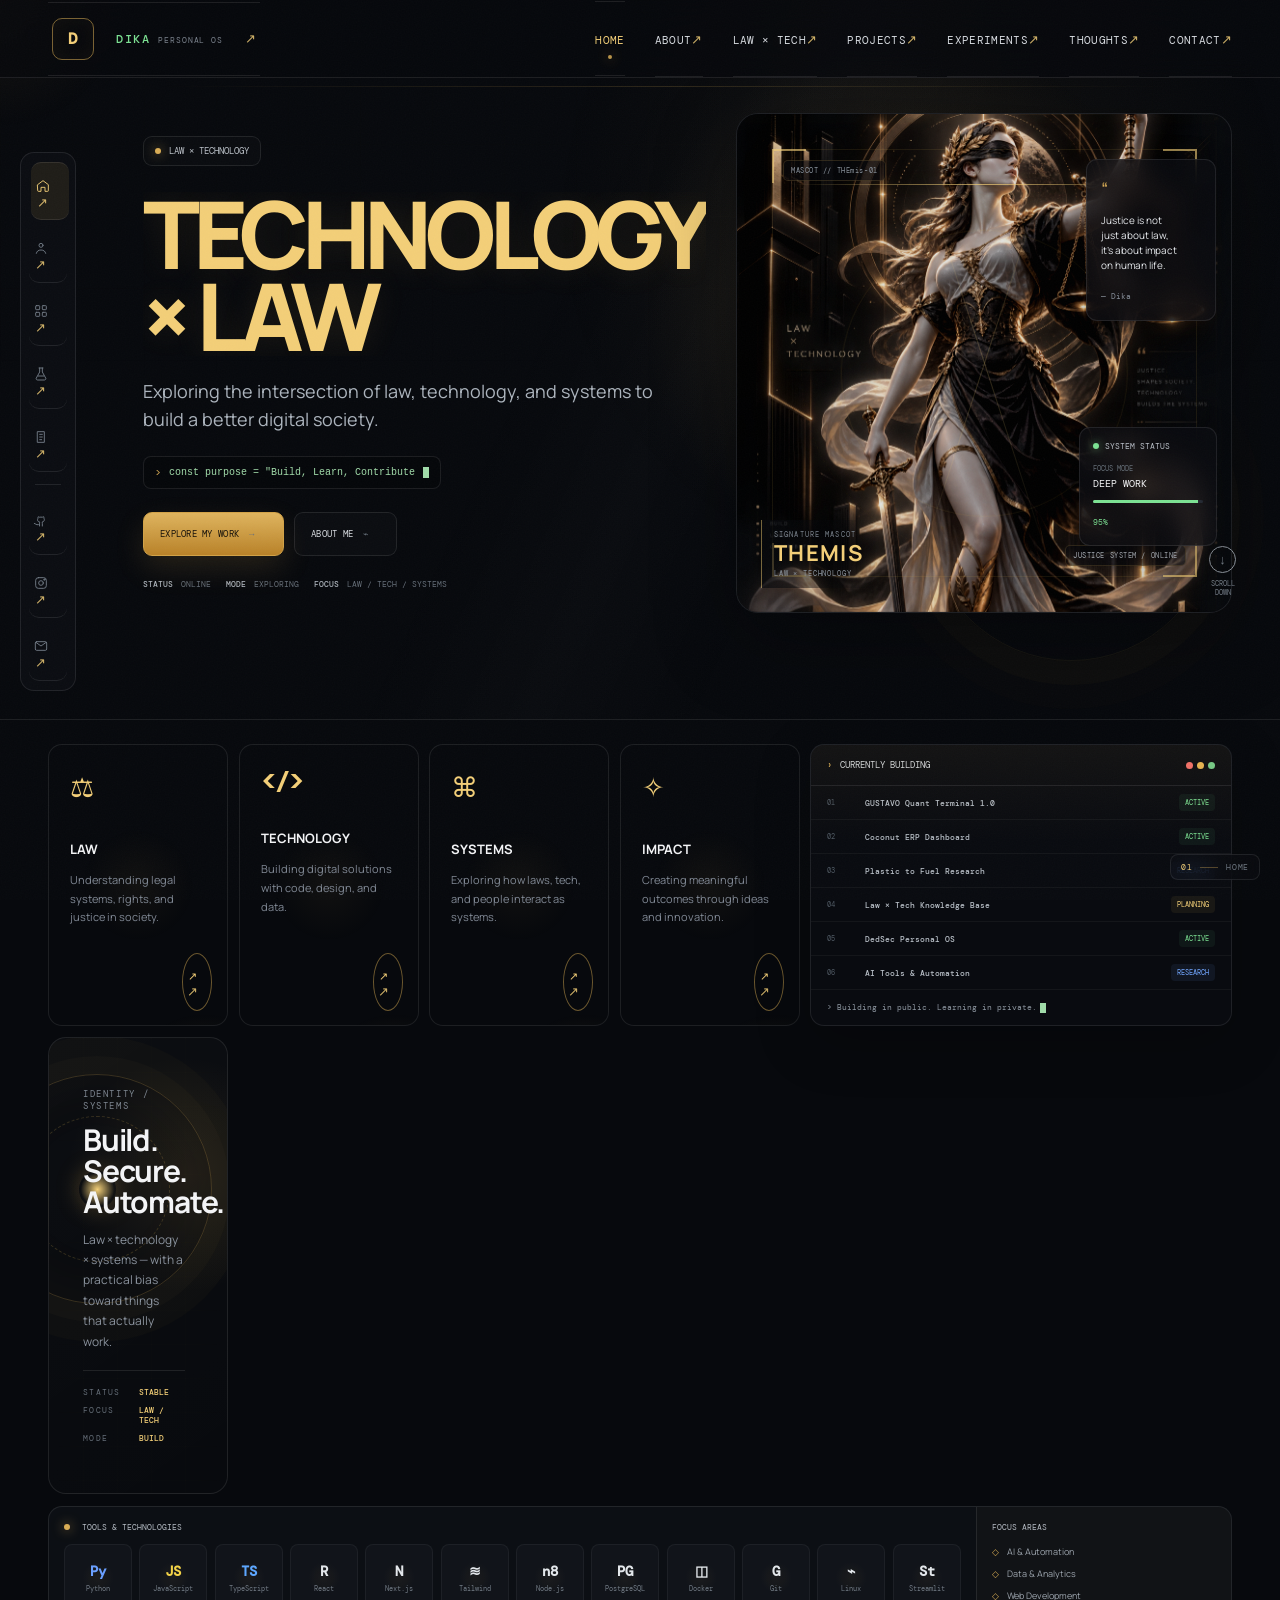
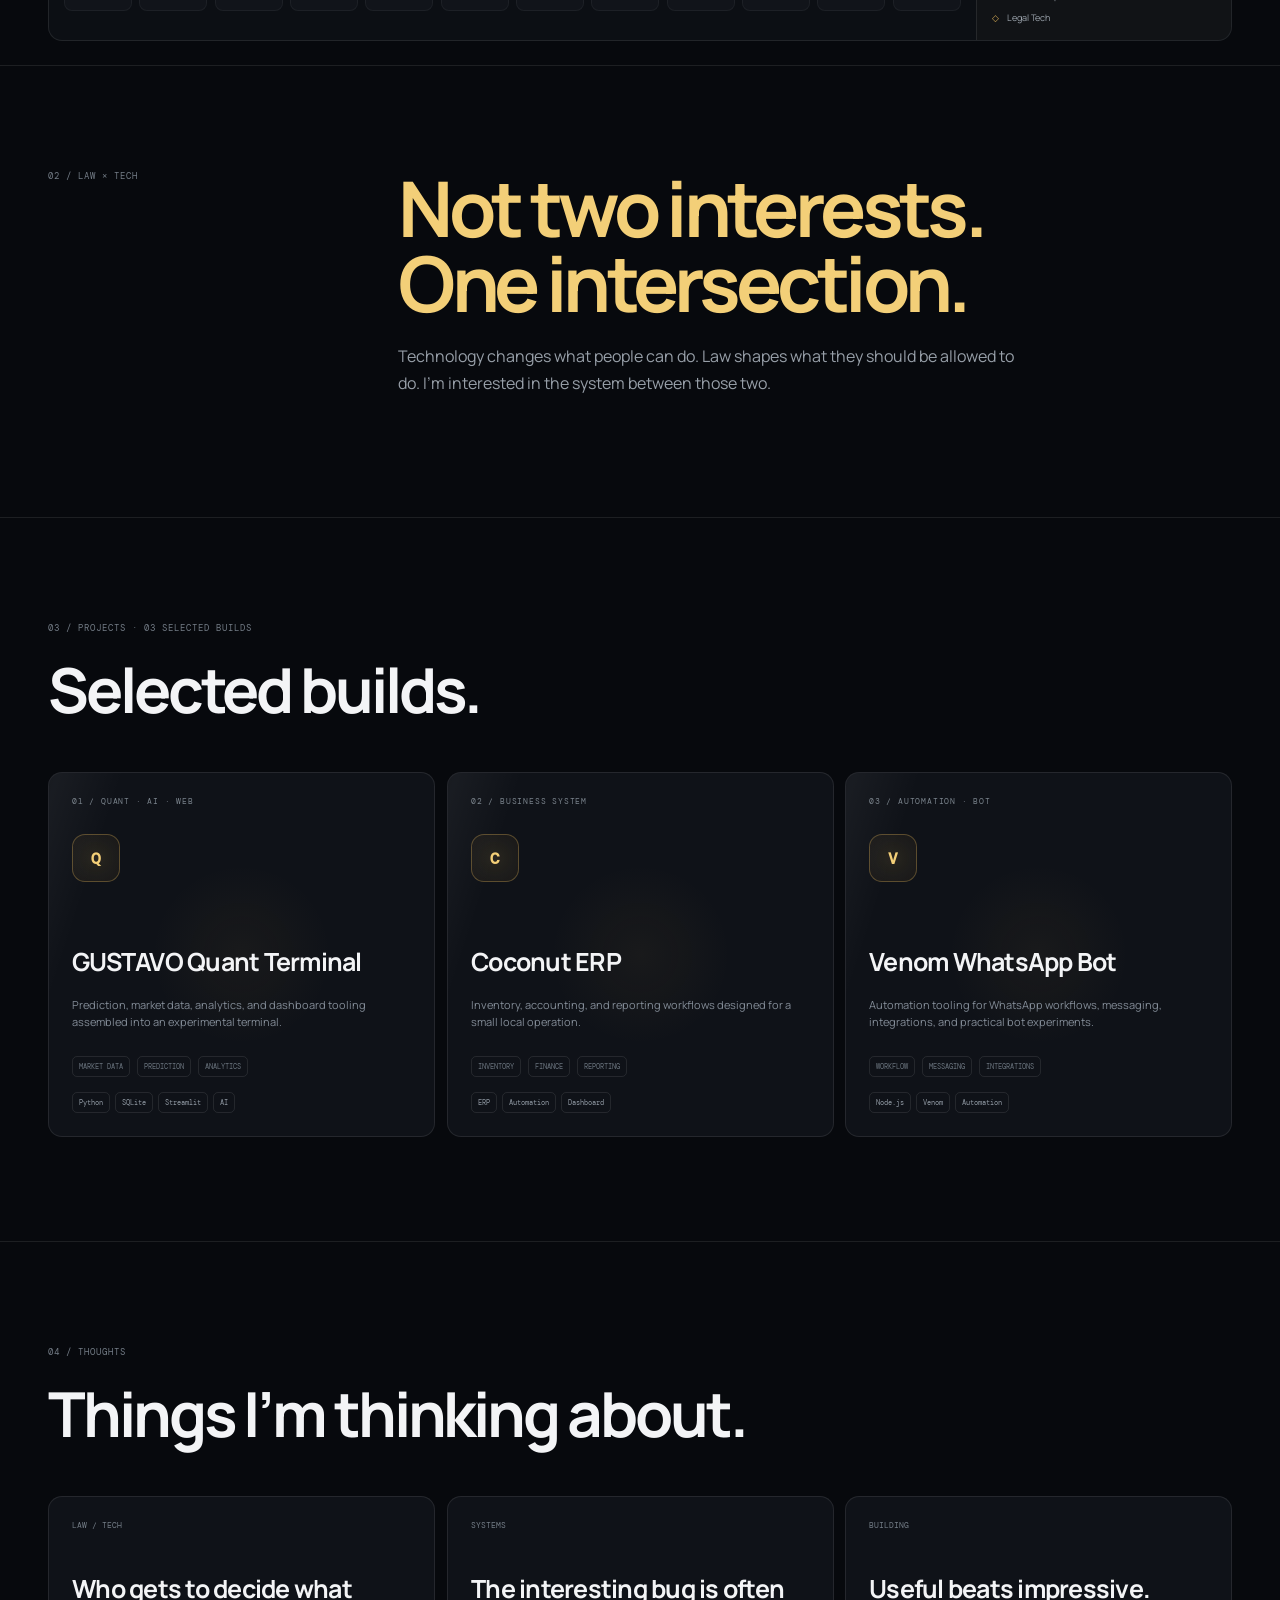
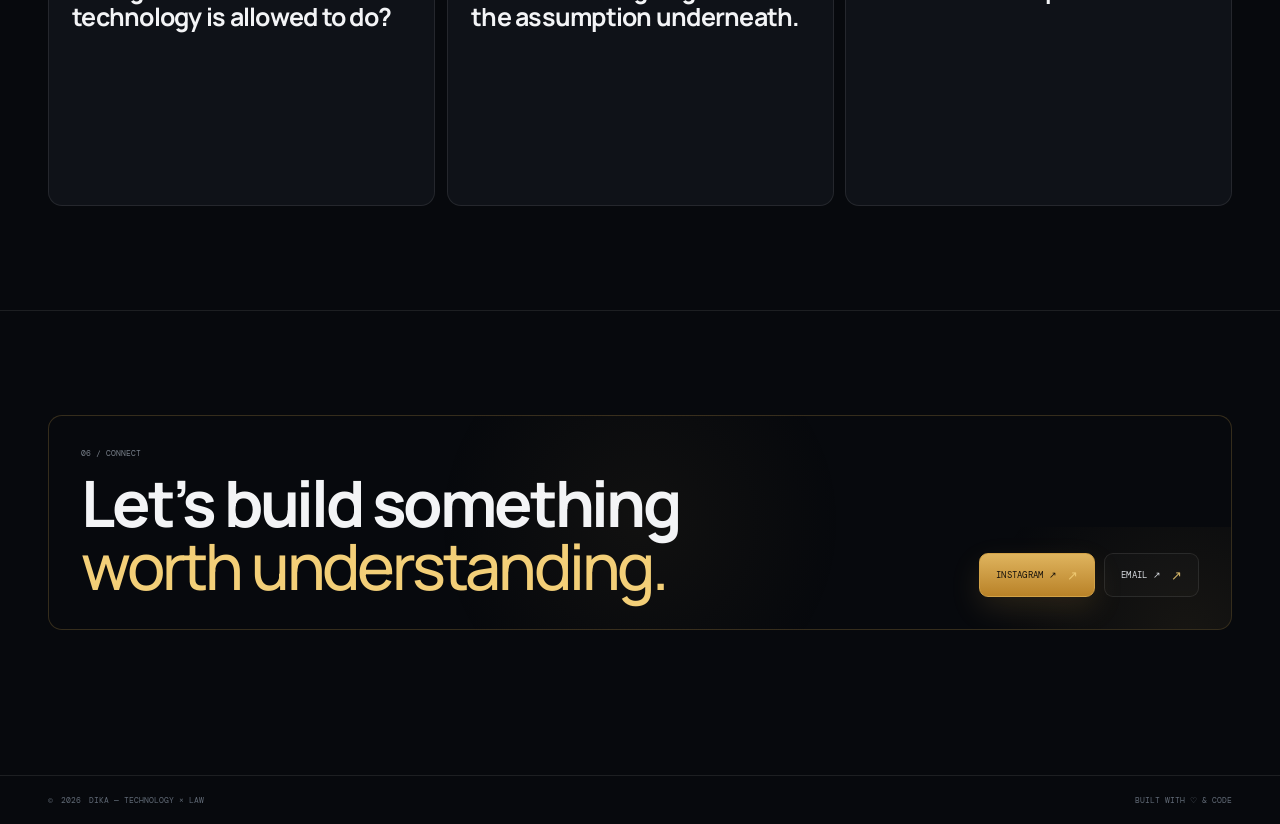
==== index.html @ cd4d2add "Add files via upload" ====
<!doctype html>
<html lang="en">
<head>
  <meta charset="utf-8">
  <meta name="viewport" content="width=device-width,initial-scale=1,viewport-fit=cover">
  <meta name="description" content="Dika — Technology × Law. Personal portfolio exploring code, law, systems, and digital experiences.">
  <meta name="theme-color" content="#07090d">
  <title>DIKA — Technology × Law</title>
  <link rel="preconnect" href="https://fonts.googleapis.com">
  <link rel="preconnect" href="https://fonts.gstatic.com" crossorigin>
  <link href="https://fonts.googleapis.com/css2?family=DM+Mono:wght@400;500&family=Manrope:wght@400;500;600;700;800&display=swap" rel="stylesheet">
  <link rel="stylesheet" href="css/style.css">
</head>
<body>
  <div class="boot" id="boot" aria-hidden="true"><div class="boot-core"><div class="boot-brand">DIKA<span>/</span>OS</div><div class="boot-line"><span>INITIALIZING SYSTEM</span><b></b></div><div class="boot-line"><span>LAW MODULE</span><strong>READY</strong></div><div class="boot-line"><span>TECH MODULE</span><strong>READY</strong></div><div class="boot-line"><span>INTERFACE</span><strong>ONLINE</strong></div></div></div>

  <div class="section-hud" aria-hidden="true"><span id="hudIndex">01</span><span class="hudDash"></span><span id="hudName">HOME</span></div>
  <div class="scroll-progress" aria-hidden="true"></div>
  <a class="skip" href="#main">Skip to content</a>
  <div class="ambient" aria-hidden="true"></div>
  <div class="grain" aria-hidden="true"></div>
  <div class="pointer-light" aria-hidden="true"></div>

  <header class="header">
    <div class="container header-row">
      <a class="brand" href="#home" aria-label="Dika home">
        <span class="brand-mark">D</span>
        <span class="brand-text"><b>DIKA</b><small>PERSONAL OS</small></span>
      </a>

      <nav class="nav" id="siteNav" aria-label="Primary navigation">
        <a class="active" href="#home">HOME</a>
        <a href="#about">ABOUT</a>
        <a href="#lawtech">LAW × TECH</a>
        <a href="#projects">PROJECTS</a>
        <a href="#experiments">EXPERIMENTS</a>
        <a href="#thoughts">THOUGHTS</a>
        <a href="#contact">CONTACT</a>
      </nav>
  </header>

  <aside class="rail" aria-label="Quick links">
    <a class="rail-item active" href="#home" aria-label="Home">
      <svg viewBox="0 0 24 24" aria-hidden="true"><path d="m4 10 8-6 8 6v9a1 1 0 0 1-1 1h-4v-6H9v6H5a1 1 0 0 1-1-1z"/></svg>
    </a>
    <a class="rail-item" href="#about" aria-label="About">
      <svg viewBox="0 0 24 24" aria-hidden="true"><circle cx="12" cy="8" r="3"/><path d="M5 20c.7-3.2 3.1-5 7-5s6.3 1.8 7 5"/></svg>
    </a>
    <a class="rail-item" href="#projects" aria-label="Projects">
      <svg viewBox="0 0 24 24" aria-hidden="true"><rect x="4" y="4" width="6" height="6" rx="1"/><rect x="14" y="4" width="6" height="6" rx="1"/><rect x="4" y="14" width="6" height="6" rx="1"/><rect x="14" y="14" width="6" height="6" rx="1"/></svg>
    </a>
    <a class="rail-item" href="#experiments" aria-label="Experiments">
      <svg viewBox="0 0 24 24" aria-hidden="true"><path d="M9 3h6M10 3v6l-5 9a2 2 0 0 0 2 3h10a2 2 0 0 0 2-3l-5-9V3"/><path d="M8 15h8"/></svg>
    </a>
    <a class="rail-item" href="#thoughts" aria-label="Thoughts">
      <svg viewBox="0 0 24 24" aria-hidden="true"><path d="M7 4h10v16H7zM10 8h4M10 12h4M10 16h3"/></svg>
    </a>
    <span class="rail-sep"></span>
    <a class="rail-item" href="https://github.com/forsha7class" target="_blank" rel="noopener noreferrer" aria-label="GitHub">
      <svg viewBox="0 0 24 24" aria-hidden="true"><path d="M8 19c-4 1-4-2-6-2m12 4v-3.9c0-1 .1-1.4-.5-2.1 1.7-.2 3.5-.8 3.5-3.8 0-.8-.3-1.5-.8-2 .1-.2.3-1-.1-2.1 0 0-.7-.2-2.2.8a7.6 7.6 0 0 0-4 0C8.4 7 7.7 7.2 7.7 7.2c-.4 1.1-.2 1.9-.1 2.1-.5.5-.8 1.2-.8 2 0 3 1.8 3.6 3.5 3.8-.4.4-.5.9-.5 1.6V21"/></svg>
    </a>
    <a class="rail-item" href="https://instagram.com/kwdkaa" target="_blank" rel="noopener noreferrer" aria-label="Instagram">
      <svg viewBox="0 0 24 24" aria-hidden="true"><rect x="4" y="4" width="16" height="16" rx="4"/><circle cx="12" cy="12" r="3.5"/><circle cx="17" cy="7" r="1"/></svg>
    </a>
    <a class="rail-item" href="mailto:tautauajayang4@gmail.com" aria-label="Email">
      <svg viewBox="0 0 24 24" aria-hidden="true"><rect x="3.5" y="5.5" width="17" height="13" rx="2"/><path d="m5 7 7 5 7-5"/></svg>
    </a>
  </aside>

  <main id="main">
    <section id="home" class="hero">
      <div class="hero-sheen" aria-hidden="true"></div>
      <div class="hero-grid-bg" aria-hidden="true"></div>
      <div class="hero-particles" aria-hidden="true">
        <i></i><i></i><i></i><i></i><i></i><i></i><i></i><i></i>
      </div>
      <div class="container hero-layout">
        <div class="hero-left reveal">
          <div class="eyebrow"><span class="pulse"></span> LAW × TECHNOLOGY</div>
          <h1 class="split-title"><span class="title-line">TECHNOLOGY</span><span class="title-line gold">× LAW</span></h1>
          <p class="hero-sub">Exploring the intersection of law, technology, and systems to build a better digital society.</p>

          <div class="terminal-line">
            <span class="prompt">&gt;</span>
            <code id="typed">const purpose = "Build, Learn, Contribute";</code>
            <b aria-hidden="true"></b>
          </div>

          <div class="hero-actions">
            <a class="btn primary magnetic" href="#projects">EXPLORE MY WORK <span>→</span></a>
            <a class="btn secondary magnetic" href="#about">ABOUT ME <span>⌁</span></a>
          </div>

          <div class="meta">
            <span><b>STATUS</b> ONLINE</span>
            <span><b>MODE</b> EXPLORING</span>
            <span><b>FOCUS</b> LAW / TECH / SYSTEMS</span>
          </div>
        </div>

        <div class="hero-right reveal" data-tilt>
          <div class="hero-art themis-mascot">
            <div class="mascot-awaken" aria-hidden="true">
              <span class="awakening-bolt bolt-a"></span>
              <span class="awakening-bolt bolt-b"></span>
              <span class="awakening-spark spark-a"></span>
              <span class="awakening-spark spark-b"></span>
              <span class="awakening-line awakening-line-top"></span>
              <span class="awakening-line awakening-line-bottom"></span>
              <b class="awakening-core"></b>
            </div>
            <div class="mascot-frame" aria-hidden="true">
              <span class="frame-corner frame-tl"></span>
              <span class="frame-corner frame-tr"></span>
              <span class="frame-corner frame-bl"></span>
              <span class="frame-corner frame-br"></span>
              <span class="frame-scan"></span>
              <span class="frame-label frame-label-top">MASCOT // THEmis-01</span>
              <span class="frame-label frame-label-bottom">JUSTICE SYSTEM / ONLINE</span>
            </div>
            <div class="mascot-ring mascot-ring-a" aria-hidden="true"></div>
            <div class="mascot-ring mascot-ring-b" aria-hidden="true"></div>
            <div class="mascot-beam mascot-beam-a" aria-hidden="true"></div>
            <div class="mascot-beam mascot-beam-b" aria-hidden="true"></div>
            <img src="assets/themis-hero.png" alt="Futuristic Lady Themis representing law and technology" width="1536" height="2730">
            <div class="art-overlay"></div>
            <div class="mascot-intro" aria-hidden="true">
              <span class="mascot-kicker">SIGNATURE MASCOT</span>
              <strong>THEMIS</strong>
              <small>LAW × TECHNOLOGY</small>
            </div>
          </div>

          <div class="quote floating">
            <span>“</span>
            <p>Justice is not<br>just about law,<br>it’s about impact<br>on human life.</p>
            <small>— Dika</small>
          </div>

          <div class="status-card floating">
            <header><span class="green"></span>SYSTEM STATUS</header>
            <small>FOCUS MODE</small>
            <strong>DEEP WORK</strong>
            <div class="bar"><i></i></div>
            <em>95%</em>
          </div>

          <div class="scroll-cue"><span>↓</span><small>SCROLL<br>DOWN</small></div>
        </div>
      </div>
    </section>

    <section id="about" class="dashboard">
      <div class="container dashboard-main">
        <article class="focus-card reveal">
          <div class="focus-icon">⚖</div><h2>LAW</h2><p>Understanding legal systems, rights, and justice in society.</p><a href="#lawtech">↗</a>
        </article>
        <article class="focus-card reveal">
          <div class="focus-icon code">&lt;/&gt;</div><h2>TECHNOLOGY</h2><p>Building digital solutions with code, design, and data.</p><a href="#projects">↗</a>
        </article>
        <article class="focus-card reveal">
          <div class="focus-icon">⌘</div><h2>SYSTEMS</h2><p>Exploring how laws, tech, and people interact as systems.</p><a href="#experiments">↗</a>
        </article>
        <article class="focus-card reveal">
          <div class="focus-icon">✧</div><h2>IMPACT</h2><p>Creating meaningful outcomes through ideas and innovation.</p><a href="#thoughts">↗</a>
        </article>

        <article id="experiments" class="build-card reveal">
          <div class="terminal-head">
            <span><b>›</b> CURRENTLY BUILDING</span>
            <div class="leds"><i></i><i></i><i></i></div>
          </div>
          <div class="builds">
            <div><small>01</small><strong>GUSTAVO Quant Terminal 1.0</strong><em class="active">ACTIVE</em></div>
            <div><small>02</small><strong>Coconut ERP Dashboard</strong><em class="active">ACTIVE</em></div>
            <div><small>03</small><strong>Plastic to Fuel Research</strong><em class="research">RESEARCH</em></div>
            <div><small>04</small><strong>Law × Tech Knowledge Base</strong><em class="plan">PLANNING</em></div>
            <div><small>05</small><strong>DedSec Personal OS</strong><em class="active">ACTIVE</em></div>
            <div><small>06</small><strong>AI Tools &amp; Automation</strong><em class="research">RESEARCH</em></div>
          </div>
          <div class="terminal-foot">&gt; Building in public. Learning in private.<i></i></div>
        </article>

        <article class="about-visual reveal" aria-label="Identity panel">
          <div class="about-visual-grid" aria-hidden="true"></div>
          <div class="about-visual-orb" aria-hidden="true"></div>
          <div class="about-visual-copy">
            <span>IDENTITY / SYSTEMS</span>
            <strong>Build. Secure. Automate.</strong>
            <p>Law × technology × systems — with a practical bias toward things that actually work.</p>
            <div class="about-signal">
              <span>STATUS</span><b>STABLE</b>
              <span>FOCUS</span><b>LAW / TECH</b>
              <span>MODE</span><b>BUILD</b>
            </div>
          </div>
        </article>

        <section class="tool-shell reveal">
          <div class="tools-area">
            <div class="tools-title"><span class="pulse"></span> TOOLS &amp; TECHNOLOGIES</div>
            <div class="tools">
              <div class="tool"><b>Py</b><small>Python</small></div>
              <div class="tool"><b>JS</b><small>JavaScript</small></div>
              <div class="tool"><b>TS</b><small>TypeScript</small></div>
              <div class="tool"><b>R</b><small>React</small></div>
              <div class="tool"><b>N</b><small>Next.js</small></div>
              <div class="tool"><b>≋</b><small>Tailwind</small></div>
              <div class="tool"><b>n8</b><small>Node.js</small></div>
              <div class="tool"><b>PG</b><small>PostgreSQL</small></div>
              <div class="tool"><b>◫</b><small>Docker</small></div>
              <div class="tool"><b>G</b><small>Git</small></div>
              <div class="tool"><b>⌁</b><small>Linux</small></div>
              <div class="tool"><b>St</b><small>Streamlit</small></div>
            </div>
          </div>
          <aside class="focus-area">
            <div>FOCUS AREAS</div>
            <ul><li>AI &amp; Automation</li><li>Data &amp; Analytics</li><li>Web Development</li><li>Legal Tech</li></ul>
          </aside>
        </section>
      </div>
    </section>

    <section id="lawtech" class="section">
      <div class="container content-grid reveal">
        <div class="section-id">02 / LAW × TECH</div>
        <div><h2 class="split-title"><span class="title-line">Not two interests.</span><span class="title-line gold">One intersection.</span></h2><p>Technology changes what people can do. Law shapes what they should be allowed to do. I’m interested in the system between those two.</p></div>
      </div>
    </section>

    <section id="projects" class="section">
      <div class="container">
        <div class="section-title reveal"><span>03 / PROJECTS · 03 SELECTED BUILDS</span><h2>Selected builds.</h2></div>
        <div class="project-grid focus-group">
          <article class="project reveal">
            <div class="project-label">01 / QUANT · AI · WEB</div>
            <div class="project-icon">Q</div>
            <h3>GUSTAVO Quant Terminal</h3>
            <p>Prediction, market data, analytics, and dashboard tooling assembled into an experimental terminal.</p>
            <div class="project-meta"><span>MARKET DATA</span><span>PREDICTION</span><span>ANALYTICS</span></div>
            <div class="tags"><i>Python</i><i>SQLite</i><i>Streamlit</i><i>AI</i></div>
          </article>
          <article class="project reveal">
            <div class="project-label">02 / BUSINESS SYSTEM</div>
            <div class="project-icon">C</div>
            <h3>Coconut ERP</h3>
            <p>Inventory, accounting, and reporting workflows designed for a small local operation.</p>
            <div class="project-meta"><span>INVENTORY</span><span>FINANCE</span><span>REPORTING</span></div>
            <div class="tags"><i>ERP</i><i>Automation</i><i>Dashboard</i></div>
          </article>
          <article class="project reveal">
            <div class="project-label">03 / AUTOMATION · BOT</div>
            <div class="project-icon">V</div>
            <h3>Venom WhatsApp Bot</h3>
            <p>Automation tooling for WhatsApp workflows, messaging, integrations, and practical bot experiments.</p>
            <div class="project-meta"><span>WORKFLOW</span><span>MESSAGING</span><span>INTEGRATIONS</span></div>
            <div class="tags"><i>Node.js</i><i>Venom</i><i>Automation</i></div>
          </article>
        </div>
      </div>
    </section>

    <section id="thoughts" class="section">
      <div class="container">
        <div class="section-title reveal"><span>04 / THOUGHTS</span><h2>Things I’m thinking about.</h2></div>
        <div class="thoughts">
          <article class="thought reveal"><span>LAW / TECH</span><h3>Who gets to decide what technology is allowed to do?</h3></article>
          <article class="thought reveal"><span>SYSTEMS</span><h3>The interesting bug is often the assumption underneath.</h3></article>
          <article class="thought reveal"><span>BUILDING</span><h3>Useful beats impressive.</h3></article>
        </div>
      </div>
    </section>

    <section id="contact" class="section contact">
      <div class="container contact-card reveal">
        <div><span>06 / CONNECT</span><h2>Let’s build something<br><b>worth understanding.</b></h2></div>
        <div class="contact-actions">
          <a class="btn primary magnetic" href="https://instagram.com/kwdkaa" target="_blank" rel="noopener noreferrer">INSTAGRAM ↗</a>
          <a class="btn secondary magnetic" href="mailto:tautauajayang4@gmail.com">EMAIL ↗</a>
        </div>
      </div>
    </section>
  </main>

  <footer class="footer">
    <div class="container footer-row"><span>© <span id="year"></span> DIKA — TECHNOLOGY × LAW</span><span>BUILT WITH ♡ &amp; CODE</span></div>
  </footer>

  <script src="js/app.js" defer></script>
</body>
</html>
---- css/style.css ----
:root{
  --bg:#07090d;--panel:#0f1219;--panel2:#12151d;--text:#f3f4f6;--muted:#8b939e;
  --line:rgba(255,255,255,.09);--gold:#d9ad55;--gold2:#f3cf78;--green:#7ce293;--blue:#72a7ff;
  --shadow:0 26px 80px rgba(0,0,0,.34);--ease:cubic-bezier(.22,1,.36,1)
}
*{box-sizing:border-box}html{scroll-behavior:smooth}body{margin:0;background:var(--bg);color:var(--text);font-family:Manrope,system-ui,sans-serif;line-height:1.55;overflow-x:hidden}
body.motion-off *{animation:none!important;transition:none!important}
a{color:inherit;text-decoration:none}button{font:inherit}.container{width:min(1320px,calc(100% - 96px));margin-inline:auto}
.skip{position:fixed;left:-9999px;top:10px;z-index:1000;padding:9px;background:var(--text);color:var(--bg)}.skip:focus{left:10px}
.ambient{position:fixed;inset:0;pointer-events:none;background:radial-gradient(620px circle at var(--mx,72%) var(--my,24%),rgba(217,173,85,.055),transparent 60%);z-index:-3}
.grain{position:fixed;inset:0;pointer-events:none;z-index:100;opacity:.025;background-image:url("data:image/svg+xml,%3Csvg xmlns='http://www.w3.org/2000/svg' width='180' height='180'%3E%3Cfilter id='n'%3E%3CfeTurbulence type='fractalNoise' baseFrequency='.75' numOctaves='4' stitchTiles='stitch'/%3E%3C/filter%3E%3Crect width='100%25' height='100%25' filter='url(%23n)'/%3E%3C/svg%3E")}
.pointer-light{position:fixed;left:0;top:0;width:260px;height:260px;border-radius:50%;pointer-events:none;background:radial-gradient(circle,rgba(217,173,85,.07),transparent 70%);transform:translate(-50%,-50%);z-index:2}
.header{position:fixed;inset:0 0 auto;height:78px;z-index:50;background:rgba(7,9,13,.75);backdrop-filter:blur(18px);border-bottom:1px solid var(--line)}
.header-row{height:100%;display:flex;align-items:center;justify-content:space-between;gap:24px}.brand{display:flex;align-items:center;gap:10px;min-width:205px}.brand-mark{width:42px;height:42px;display:grid;place-items:center;border:1px solid rgba(217,173,85,.55);border-radius:10px;color:var(--gold2);font:600 16px "DM Mono",monospace;box-shadow:inset 0 0 24px rgba(217,173,85,.05)}.brand-text b{display:block;font-size:12px;letter-spacing:.13em}.brand-text small{display:block;margin-top:2px;color:#7b838d;font:8px "DM Mono",monospace;letter-spacing:.11em}
.nav{display:flex;align-items:center;gap:30px;font:9px "DM Mono",monospace;color:#aeb4bc}.nav a{position:relative;padding:31px 0 28px;white-space:nowrap}.nav a:hover,.nav a.active{color:var(--gold2)}.nav a.active:after{content:"";position:absolute;left:50%;bottom:16px;width:4px;height:4px;border-radius:50%;background:var(--gold);transform:translateX(-50%);box-shadow:0 0 12px rgba(217,173,85,.8)}
{display:flex;gap:8px}{display:grid;place-items:center;width:38px;height:38px;border:1px solid var(--line);border-radius:50%;background:rgba(255,255,255,.02);color:#b7bec6;cursor:pointer;transition:transform .35s var(--ease),border-color .25s ease}:hover{transform:translateY(-2px);border-color:rgba(217,173,85,.45)} svg{width:17px;height:17px;stroke:currentColor;fill:none;stroke-width:1.5;stroke-linecap:round;stroke-linejoin:round}
{
  position:fixed;left:0;right:0;top:78px;bottom:0;z-index:60;
  visibility:hidden;opacity:0;pointer-events:none;transform:translateY(-8px);
  overflow:auto;-webkit-overflow-scrolling:touch;
  background:linear-gradient(180deg,rgba(7,9,13,.985),rgba(9,11,15,.99));
  border-top:1px solid var(--line);box-shadow:0 24px 80px rgba(0,0,0,.55);
  overscroll-behavior:contain;
  transition:opacity .28s var(--ease),transform .32s var(--ease),visibility .28s;
}
.open{visibility:visible;opacity:1;pointer-events:auto;transform:translateY(0)}
-inner{padding:18px 0 calc(28px + env(safe-area-inset-bottom))}
-inner:before{content:"NAVIGATION";display:block;padding:4px 4px 14px;color:#6f7882;font:9px "DM Mono",monospace;letter-spacing:.18em}
 a{display:flex;align-items:center;justify-content:space-between;min-height:58px;padding:15px 4px;border-bottom:1px solid var(--line);font:11px "DM Mono",monospace;color:#d7dbe0;letter-spacing:.03em}
 a:first-of-type{border-top:1px solid var(--line)}
 a span{color:#68717c;font-size:9px;margin-left:auto;margin-right:12px}
 a:after{content:"↗";color:var(--gold2);font-size:13px;opacity:.85}
 a:hover, a:focus-visible{color:var(--gold2);padding-left:10px}
{display:flex;align-items:center;justify-content:space-between;width:100%;margin-top:17px;padding:13px 4px;border:0;border-top:1px solid var(--line);background:none;color:#929aa4;font:9px "DM Mono",monospace;letter-spacing:.08em;cursor:pointer}
 span{display:flex;align-items:center;gap:8px} svg{width:15px;height:15px;stroke:currentColor;fill:none;stroke-width:1.4;stroke-linecap:round;stroke-linejoin:round} b{font-weight:500;color:var(--green)}

.rail{position:fixed;left:20px;top:152px;z-index:40;width:56px;padding:9px 0;border:1px solid var(--line);border-radius:14px;background:rgba(14,16,22,.72);backdrop-filter:blur(14px);display:flex;flex-direction:column;align-items:center;gap:5px}.rail-item{width:38px;height:38px;display:grid;place-items:center;border-radius:10px;color:#737c87;transition:all .35s var(--ease)}.rail-item:hover,.rail-item.active{color:var(--gold2);background:rgba(217,173,85,.1);transform:translateX(2px)}.rail-item svg{width:16px;height:16px;stroke:currentColor;fill:none;stroke-width:1.4;stroke-linecap:round;stroke-linejoin:round}.rail-sep{width:26px;height:1px;background:var(--line);margin:7px 0}
.hero{min-height:720px;padding:113px 0 68px;position:relative;overflow:hidden;border-bottom:1px solid var(--line)}.hero-sheen{position:absolute;inset:0;background:radial-gradient(circle at 71% 42%,rgba(217,173,85,.115),transparent 27%),linear-gradient(115deg,transparent 42%,rgba(255,255,255,.015),transparent 65%)}
.hero-layout{display:grid;grid-template-columns:.98fr 1.02fr;gap:30px;align-items:center;position:relative;z-index:3}.hero-left{padding-left:95px}.eyebrow{display:inline-flex;align-items:center;gap:8px;padding:8px 11px;border:1px solid var(--line);border-radius:9px;color:#bbc1c8;font:9px "DM Mono",monospace;background:rgba(255,255,255,.015)}.pulse{width:6px;height:6px;border-radius:50%;display:inline-block;background:var(--gold);box-shadow:0 0 12px rgba(217,173,85,.75)}
.hero h1{margin:26px 0 22px;font-size:clamp(64px,7.3vw,124px);line-height:.88;letter-spacing:-.075em;font-weight:800}.hero h1 span{color:var(--gold2);text-shadow:0 0 32px rgba(217,173,85,.11)}.hero-sub{max-width:515px;margin:0;color:#acb4bd;font-size:18px;line-height:1.55}
.terminal-line{display:flex;align-items:center;gap:8px;width:max-content;max-width:100%;margin-top:22px;padding:9px 11px;border:1px solid var(--line);border-radius:8px;background:rgba(0,0,0,.18);color:#a0dba9;font:10px "DM Mono",monospace;overflow:hidden}.terminal-line code{white-space:nowrap;overflow:hidden;text-overflow:ellipsis}.terminal-line .prompt{color:var(--gold)}.terminal-line b{flex:0 0 6px;width:6px;height:11px;background:#a0dba9;animation:blink 1s steps(1) infinite}@keyframes blink{50%{opacity:0}}
.hero-actions{display:flex;gap:10px;flex-wrap:wrap;margin:23px 0}.btn{display:inline-flex;align-items:center;justify-content:center;gap:10px;min-height:44px;padding:12px 16px;border:1px solid var(--line);border-radius:9px;font:9px "DM Mono",monospace;transition:transform .45s var(--ease),box-shadow .35s ease,border-color .25s ease}.btn.primary{background:linear-gradient(#dfb45e,#b98228);border-color:#d2a247;color:#17120b;box-shadow:0 12px 30px rgba(217,173,85,.14)}.btn.secondary{background:rgba(255,255,255,.02)}.btn.primary:hover{box-shadow:0 17px 42px rgba(217,173,85,.22)}.btn.secondary:hover{border-color:rgba(217,173,85,.4)}
.meta{display:flex;gap:15px;flex-wrap:wrap;color:#656e78;font:8px "DM Mono",monospace}.meta b{color:#adb4bc;font-weight:500}
.hero-right{position:relative;min-height:500px;perspective:1100px}.hero-art{position:absolute;inset:0;border:1px solid var(--line);border-radius:22px;overflow:hidden;box-shadow:var(--shadow);background:#07090d}.hero-art img{width:100%;height:100%;object-fit:cover;object-position:50% 34%;filter:brightness(.86) contrast(1.07) saturate(.9)}.art-overlay{position:absolute;inset:0;background:linear-gradient(90deg,rgba(7,9,13,.54),transparent 33%,transparent 74%,rgba(7,9,13,.16)),linear-gradient(0deg,rgba(7,9,13,.22),transparent 38%)}
.floating{position:absolute;z-index:4;border:1px solid var(--line);border-radius:11px;background:rgba(11,13,18,.74);backdrop-filter:blur(12px);box-shadow:0 16px 40px rgba(0,0,0,.22)}.quote{right:16px;top:46px;width:130px;padding:14px}.quote>span{font-size:20px;color:var(--gold)}.quote p{margin:8px 0;color:#e4e7eb;font-size:10px;line-height:1.5}.quote small{font:8px "DM Mono",monospace;color:#858d97}
.status-card{right:15px;bottom:67px;width:138px;padding:13px}.status-card header{display:flex;gap:6px;align-items:center;font:8px "DM Mono",monospace;color:#bac0c8;margin-bottom:13px}.green{width:6px;height:6px;border-radius:50%;background:var(--green);box-shadow:0 0 10px rgba(124,226,148,.65)}.status-card>small{display:block;color:#656e77;font:7px "DM Mono",monospace}.status-card>strong{display:block;font:10px "DM Mono",monospace;margin-top:4px}.bar{height:3px;background:#242932;border-radius:3px;margin:10px 0 4px;overflow:hidden}.bar i{display:block;width:95%;height:100%;background:var(--green)}.status-card em{font:8px "DM Mono",monospace;color:var(--green);font-style:normal}.scroll-cue{position:absolute;right:-4px;bottom:16px;display:flex;align-items:center;flex-direction:column;gap:6px;color:#727b85;font:8px "DM Mono",monospace;text-align:center}.scroll-cue span{display:grid;place-items:center;width:27px;height:27px;border:1px solid #8c939b;border-radius:50%;font-size:13px}
.dashboard{padding:24px 0}.dashboard-main{display:grid;grid-template-columns:repeat(4,1fr) 2.35fr;gap:11px}.focus-card{position:relative;min-height:244px;padding:21px;border-radius:14px;border:1px solid var(--line);background:linear-gradient(150deg,#11141a,#0d1016);overflow:hidden;transition:transform .45s var(--ease),border-color .25s ease,box-shadow .35s ease}.focus-card:after{content:"";position:absolute;right:-35%;bottom:-55%;width:170px;height:170px;background:radial-gradient(circle,rgba(217,173,85,.13),transparent 67%);pointer-events:none}.focus-card:hover{transform:translateY(-5px);border-color:rgba(217,173,85,.3);box-shadow:0 20px 60px rgba(0,0,0,.22)}.focus-icon{color:var(--gold2);font-size:27px;margin-bottom:31px}.focus-icon.code{font:600 24px "DM Mono",monospace}.focus-card h2{margin:0 0 12px;font-size:13px}.focus-card p{margin:0;color:#818995;font-size:11px;line-height:1.7;max-width:185px}.focus-card>a{position:absolute;right:15px;bottom:14px;width:30px;height:30px;border:1px solid rgba(217,173,85,.48);border-radius:50%;display:grid;place-items:center;color:var(--gold2)}
.build-card{border:1px solid var(--line);border-radius:14px;background:#090b10;overflow:hidden;box-shadow:0 16px 55px rgba(0,0,0,.22)}.terminal-head{display:flex;align-items:center;justify-content:space-between;padding:14px 16px;border-bottom:1px solid var(--line);font:9px "DM Mono",monospace;color:#d2d6db}.terminal-head b{color:var(--gold)}.leds{display:flex;gap:4px}.leds i{width:7px;height:7px;border-radius:50%;background:#f06e68}.leds i:nth-child(2){background:#e6b350}.leds i:nth-child(3){background:#73ca87}.builds>div{display:grid;grid-template-columns:31px 1fr auto;align-items:center;gap:7px;padding:8px 16px;border-bottom:1px solid rgba(255,255,255,.045);font:8px "DM Mono",monospace}.builds small{color:#4f5963}.builds strong{font-weight:500;color:#bac1c9}.builds em{font-style:normal;font-size:7px;padding:4px 6px;border-radius:4px;background:rgba(124,226,148,.06);color:var(--green)}.builds em.research{color:var(--blue);background:rgba(114,167,255,.08)}.builds em.plan{color:var(--gold2);background:rgba(217,173,85,.08)}.terminal-foot{padding:12px 16px;color:#8f98a2;font:8px "DM Mono",monospace}.terminal-foot i{display:inline-block;width:6px;height:10px;background:#a0dba9;margin-left:3px;vertical-align:middle;animation:blink 1s steps(1) infinite}
.tool-shell{grid-column:1/-1;margin-top:1px;display:grid;grid-template-columns:1fr 255px;border:1px solid var(--line);border-radius:14px;overflow:hidden;background:#0c0f14}.tools-area{padding:15px}.tools-title{font:8px "DM Mono",monospace;color:#b7bdc5}.tools-title .pulse{margin-right:7px}.tools{display:grid;grid-template-columns:repeat(12,1fr);gap:7px;margin-top:12px}.tool{height:67px;border:1px solid rgba(255,255,255,.05);border-radius:8px;background:#11141a;display:grid;place-items:center;align-content:center;gap:4px;transition:transform .35s var(--ease),border-color .2s ease}.tool:hover{transform:translateY(-3px);border-color:rgba(217,173,85,.3)}.tool b{font:600 14px "DM Mono",monospace;color:#e3e7eb}.tool:nth-child(1) b{color:#6a9fff}.tool:nth-child(2) b{color:#f3d348}.tool:nth-child(3) b{color:#5da7ff}.tool small{font:7px "DM Mono",monospace;color:#717a84}.focus-area{padding:15px;border-left:1px solid var(--line);background:rgba(217,173,85,.025)}.focus-area>div{font:8px "DM Mono",monospace;color:#b7bdc5}.focus-area ul{list-style:none;padding:0;margin:13px 0 0;display:grid;gap:8px;color:#9da5ae;font-size:9px}.focus-area li:before{content:"◇";color:var(--gold);margin-right:8px}
.section{padding:104px 0;border-top:1px solid var(--line)}.content-grid{display:grid;grid-template-columns:.36fr 1fr;gap:50px}.section-id,.section-title>span{font:9px "DM Mono",monospace;color:#737c86;letter-spacing:.11em}.content-grid h2{margin:0;font-size:clamp(42px,6vw,78px);line-height:.98;letter-spacing:-.06em}.content-grid h2 span{color:var(--gold2)}.content-grid p{max-width:620px;color:#979fa8;font-size:16px;line-height:1.7;margin-top:22px}.section-title{margin-bottom:34px}.section-title h2{margin:8px 0 0;font-size:clamp(36px,5vw,62px);letter-spacing:-.05em}.project-grid,.thoughts{display:grid;grid-template-columns:repeat(3,minmax(0,1fr));gap:12px}.project,.thought{min-height:310px;padding:23px;border:1px solid var(--line);border-radius:14px;background:#0f1218;display:flex;flex-direction:column;transition:transform .45s var(--ease),border-color .25s ease,box-shadow .35s ease}.project:hover,.thought:hover{transform:translateY(-7px);border-color:rgba(217,173,85,.28);box-shadow:0 22px 65px rgba(0,0,0,.24)}.project>span,.thought>span{font:8px "DM Mono",monospace;color:#747d87}.project h3{font-size:25px;line-height:1.08;letter-spacing:-.03em;margin:48px 0 10px}.project p{color:#838c97;font-size:11px}.tags{display:flex;gap:5px;flex-wrap:wrap;margin-top:auto}.tags i{font-style:normal;border:1px solid var(--line);border-radius:5px;padding:5px 6px;color:#8f98a2;font:7px "DM Mono",monospace}.thought h3{font-size:25px;line-height:1.1;letter-spacing:-.03em;margin:45px 0 0}.contact{padding-bottom:145px}.contact-card{display:flex;align-items:flex-end;justify-content:space-between;gap:24px;padding:32px;border:1px solid rgba(217,173,85,.22);border-radius:14px;background:linear-gradient(130deg,rgba(217,173,85,.055),rgba(255,255,255,.01))}.contact-card>div>span{font:8px "DM Mono",monospace;color:#777f89}.contact-card h2{margin:14px 0 0;font-size:clamp(38px,5vw,66px);line-height:.98;letter-spacing:-.05em}.contact-card h2 b{color:var(--gold2)}.contact-actions{display:flex;gap:9px;flex-wrap:wrap}.footer{padding:19px 0;border-top:1px solid var(--line);color:#606975;font:8px "DM Mono",monospace}.footer-row{display:flex;justify-content:space-between}
.reveal{opacity:0;transform:translateY(22px);transition:opacity .8s var(--ease) calc(var(--reveal-delay,0ms)),transform .8s var(--ease) calc(var(--reveal-delay,0ms))}.reveal.is-visible{opacity:1;transform:none}
@media(max-width:1200px){.nav{gap:17px}.dashboard-main{grid-template-columns:repeat(4,1fr)}.build-card{grid-column:span 2}.tools{grid-template-columns:repeat(6,1fr)}.tool-shell{grid-column:1/-1}}
@media(max-width:980px){
  .container{width:calc(100% - 52px)}
  .nav{display:none}
  {display:grid}
  .open{display:block}
  .hero-layout{grid-template-columns:1fr}
  .hero-left{padding-left:72px}
  .hero-right{min-height:560px}
  .dashboard-main{grid-template-columns:repeat(2,1fr)}
  .build-card{grid-column:1/-1}
  .tool-shell{grid-column:1/-1}
  .focus-area{border-left:0;border-top:1px solid var(--line)}
  .content-grid{grid-template-columns:1fr;gap:18px}
  .project-grid,.thoughts{grid-template-columns:1fr}
}
@media(min-width:981px){{display:none}}
@media(max-width:640px){
  .container{width:calc(100% - 28px)}
  .header{height:70px}
  .header-row{height:70px}
  {gap:6px}
  {width:40px;height:40px}
  {top:70px}
  -inner{padding:16px 0 calc(112px + env(safe-area-inset-bottom))}
   a{min-height:62px;font-size:11px}
  {padding-bottom:calc(14px + env(safe-area-inset-bottom))}
  .brand{min-width:0}
  .brand-mark{width:38px;height:38px}
  .rail{left:9px;right:9px;bottom:calc(8px + env(safe-area-inset-bottom));top:auto;width:auto;padding:7px 8px;flex-direction:row;justify-content:space-between;border-radius:14px}
  .rail-sep{display:none}
  .rail-item{width:32px;height:32px}
  .hero{padding:94px 0 50px}
  .hero-layout{gap:28px}
  .hero-left{padding-left:0}
  .eyebrow{font-size:8px}
  .hero h1{font-size:56px;line-height:.9;margin-top:20px}
  .hero-sub{font-size:15px;line-height:1.55}
  .terminal-line{width:100%;font-size:9px}
  .hero-actions{display:grid;grid-template-columns:1fr;gap:8px}
  .btn{width:100%;min-height:46px}
  .meta{display:grid;grid-template-columns:repeat(2,minmax(0,1fr));gap:8px;font-size:7px}
  .meta span:last-child{grid-column:1/-1}
  .hero-right{min-height:475px}
  .hero-art{position:absolute;inset:0 0 auto;height:475px;aspect-ratio:3/5;border-radius:19px}
  .hero-art img{object-fit:cover;object-position:50% 24%}
  .quote{right:10px;top:14px;width:min(126px,36vw);padding:11px}
  .quote p{font-size:9px}
  .status-card{right:10px;bottom:42px;width:min(132px,38vw);padding:11px}
  .scroll-cue{display:none}
  .dashboard{padding:17px 0}
  .dashboard-main{grid-template-columns:1fr;gap:10px}
  .focus-card{min-height:205px}
  .build-card{grid-column:auto}
  .builds>div{grid-template-columns:26px 1fr;gap:6px;padding:9px 13px}
  .builds em{grid-column:2;justify-self:start}
  .tool-shell{grid-column:auto;grid-template-columns:1fr}
  .tools{grid-template-columns:repeat(4,1fr);gap:6px}
  .tool{height:58px}
  .tool b{font-size:12px}
  .tool small{font-size:6px}
  .content-grid h2{font-size:43px}
  .content-grid p{font-size:15px}
  .section{padding:82px 0}
  .section-title h2{font-size:42px}
  .project,.thought{min-height:240px}
  .project h3{margin-top:30px;font-size:24px}
  .thought h3{margin-top:30px;font-size:24px}
  .contact-card{flex-direction:column;align-items:flex-start;padding:24px;margin-bottom:calc(72px + env(safe-area-inset-bottom))}
  .contact-card h2{font-size:40px}
  .contact-actions{width:100%;display:grid;grid-template-columns:1fr}
  .footer-row{flex-direction:column;gap:7px}
  .pointer-light{display:none}
}
@media(max-width:380px){
  .hero h1{font-size:50px}
  .hero-right{min-height:470px}
  .hero-art{height:470px}
  .quote{width:112px}
  .status-card{width:118px}
  .tools{grid-template-columns:repeat(3,1fr)}
}
@media(prefers-reduced-motion:reduce){
  html{scroll-behavior:auto}
  .reveal{opacity:1;transform:none;transition:none}
  .focus-card,.project,.thought,.tool,.btn,{transition:none}
  .terminal-line b,.terminal-foot i{animation:none}
}

body.menu-open{overflow:hidden}
body.motion-off .reveal{opacity:1!important;transform:none!important}
body.motion-off .pointer-light{display:none}

/* Stability pass */
html{overscroll-behavior-x:none}
body.menu-open{overscroll-behavior:none;touch-action:none}

/* Consolidated interaction polish */
.focus-card{isolation:isolate}
.focus-card:before{content:"";position:absolute;inset:1px;border-radius:13px;background:linear-gradient(115deg,transparent 35%,rgba(217,173,85,.06),transparent 65%);transform:translateX(-120%);transition:transform .7s var(--ease);pointer-events:none;z-index:1}
.focus-card:hover:before{transform:translateX(120%)}
.project:before,.thought:before{content:"";position:absolute;inset:0;background:linear-gradient(110deg,transparent 35%,rgba(217,173,85,.05),transparent 65%);transform:translateX(-115%);transition:transform .8s var(--ease);pointer-events:none}
.project,.thought{position:relative;overflow:hidden}
.project:hover:before,.thought:hover:before{transform:translateX(115%)}
.build-card{position:relative}
.build-card:after{content:"";position:absolute;left:0;right:0;top:0;height:35%;background:linear-gradient(180deg,rgba(217,173,85,.05),transparent);pointer-events:none;animation:buildScan 10s linear infinite}
.builds>div{transition:background .25s ease,transform .35s var(--ease)}
.builds>div:hover{background:rgba(217,173,85,.035);transform:translateX(3px)}
.tool{position:relative;overflow:hidden}
.tool:after{content:"";position:absolute;inset:-120% 35%;background:linear-gradient(105deg,transparent,rgba(255,255,255,.08),transparent);transform:rotate(12deg) translateX(-180%);transition:transform .7s var(--ease);pointer-events:none}
.tool:hover:after{transform:rotate(12deg) translateX(280%)}
@keyframes buildScan{0%{transform:translateY(-40%);opacity:0}20%{opacity:.7}100%{transform:translateY(180%);opacity:0}}

/* V4 cinematic visual system */
.hero-grid-bg{
  position:absolute;inset:0;pointer-events:none;opacity:.32;
  background:
    linear-gradient(rgba(217,173,85,.035) 1px,transparent 1px),
    linear-gradient(90deg,rgba(217,173,85,.035) 1px,transparent 1px);
  background-size:72px 72px;
  mask-image:linear-gradient(to bottom,rgba(0,0,0,.9),transparent 92%);
  animation:gridDrift 24s linear infinite;
}
.hero-grid-bg:after{
  content:"";position:absolute;inset:0;
  background:radial-gradient(circle at 70% 45%,rgba(217,173,85,.10),transparent 24%);
  animation:heroBreath 7s ease-in-out infinite;
}
.hero-particles{position:absolute;inset:0;pointer-events:none;z-index:2;overflow:hidden}
.hero-particles i{
  position:absolute;width:3px;height:3px;border-radius:50%;
  background:var(--gold2);box-shadow:0 0 15px rgba(243,207,120,.7);
  opacity:.0;animation:particleFloat 8s linear infinite;
}
.hero-particles i:nth-child(1){left:11%;top:28%;animation-delay:-1s}
.hero-particles i:nth-child(2){left:24%;top:68%;animation-delay:-5s}
.hero-particles i:nth-child(3){left:42%;top:21%;animation-delay:-3s}
.hero-particles i:nth-child(4){left:56%;top:76%;animation-delay:-7s}
.hero-particles i:nth-child(5){left:67%;top:26%;animation-delay:-2s}
.hero-particles i:nth-child(6){left:79%;top:62%;animation-delay:-6s}
.hero-particles i:nth-child(7){left:87%;top:34%;animation-delay:-4s}
.hero-particles i:nth-child(8){left:95%;top:72%;animation-delay:-8s}
.hero-art:before{
  content:"";position:absolute;inset:-20% 20%;
  background:linear-gradient(90deg,transparent,rgba(243,207,120,.09),transparent);
  transform:translateX(-130%) skewX(-18deg);
  animation:lightSweep 9s ease-in-out infinite;
  z-index:2;pointer-events:none;
}
.hero-art:after{
  content:"";position:absolute;left:0;right:0;top:-15%;
  height:1px;background:rgba(243,207,120,.18);
  box-shadow:0 0 18px rgba(243,207,120,.14);
  animation:scanLine 7s linear infinite;z-index:3;pointer-events:none;
}
.status-card{animation:statusFloat 5.5s ease-in-out infinite}
.quote{animation:quoteFloat 6.5s ease-in-out infinite}
.scroll-cue span{animation:scrollNudge 2.4s ease-in-out infinite}
.focus-card,.project,.thought,.tool{will-change:transform}
.about-visual{padding:0}
.about-visual-copy{align-self:center;padding:20px 12px 20px 4px}
.about-visual-copy span{display:block;color:#737d87;font:8px "DM Mono",monospace;letter-spacing:.16em}
.about-visual-copy strong{display:block;max-width:500px;margin-top:10px;font-size:clamp(26px,4vw,48px);line-height:1.04;letter-spacing:-.045em}
.contact-card{position:relative;overflow:hidden}
.contact-card>div:first-child,.contact-actions{position:relative;z-index:2}
.contact-card:after{
  content:"";position:absolute;inset:auto -20% -55% auto;width:560px;height:220px;
  background:radial-gradient(circle,rgba(217,173,85,.08),transparent 68%);pointer-events:none
}
@keyframes gridDrift{from{transform:translate3d(0,0,0)}to{transform:translate3d(72px,72px,0)}}
@keyframes heroBreath{0%,100%{opacity:.45;transform:scale(.96)}50%{opacity:.9;transform:scale(1.05)}}
@keyframes lightSweep{0%,32%{transform:translateX(-140%) skewX(-18deg);opacity:0}42%{opacity:1}60%,100%{transform:translateX(140%) skewX(-18deg);opacity:0}}
@keyframes scanLine{0%{top:-8%}100%{top:108%}}
@keyframes particleFloat{
  0%{transform:translate3d(0,20px,0) scale(.6);opacity:0}
  15%{opacity:.7}70%{opacity:.15}
  100%{transform:translate3d(28px,-100px,0) scale(1.2);opacity:0}
}

@keyframes scanTexture{0%{background-position:0 0}100%{background-position:0 100%}}

.reveal{transition-delay:var(--delay,0ms)}
@media(max-width:980px){
  .about-visual{grid-template-columns:1fr}
}
@media(max-width:640px){
  .hero-grid-bg{background-size:46px 46px;opacity:.22}
  .hero-particles i{width:2px;height:2px}
  .about-visual{padding:11px}
}
@media(prefers-reduced-motion:reduce){
}

/* V6 stability + image fit */
.hero-art{isolation:isolate}
.hero-art img{object-position:58% 35%;}
.project-grid{align-items:stretch}
.project{min-width:0}
.contact-actions{position:relative;z-index:3}
.contact-card>div:first-child{position:relative;z-index:3}
@media(max-width:980px){
  .hero-art img{object-position:58% 31%}
}
@media(max-width:640px){
  .hero-art img{object-position:57% 25%}
.contact-card{min-height:340px}
  .project-grid{grid-template-columns:1fr}
}

/* V8 menu + image stabilization */
body.menu-open{overflow:hidden;position:fixed;width:100%;overscroll-behavior:none;touch-action:none}
body.menu-open .header{z-index:70}
@media(max-width:980px){{top:70px}}
@media(min-width:981px){{top:78px}}
@media(max-width:640px){
  {bottom:0}
  -inner{padding-bottom:calc(112px + env(safe-area-inset-bottom))}
}
@media(min-width:641px){.project-image{aspect-ratio:16/9}}

/* V9 IMAGE CLEANUP: only Themis remains as a raster image. */
.about-visual{
  position:relative;
  min-height:280px;
  padding:30px;
  overflow:hidden;
  border:1px solid var(--line);
  border-radius:18px;
  background:
    radial-gradient(circle at 76% 30%, rgba(217,173,85,.10), transparent 34%),
    linear-gradient(145deg, rgba(255,255,255,.025), rgba(255,255,255,.008));
}
.about-visual-grid{
  position:absolute;
  inset:0;
  opacity:.22;
  background-image:
    linear-gradient(rgba(217,173,85,.06) 1px, transparent 1px),
    linear-gradient(90deg, rgba(217,173,85,.06) 1px, transparent 1px);
  background-size:34px 34px;
  mask-image:linear-gradient(90deg, transparent, #000 18%, #000 82%, transparent);
  animation:panelGridDrift 18s linear infinite;
}
.about-visual-orb{
  position:absolute;
  width:230px;height:230px;right:8%;top:8%;
  border-radius:50%;
  border:1px solid rgba(217,173,85,.22);
  box-shadow:
    0 0 0 18px rgba(217,173,85,.025),
    0 0 0 38px rgba(217,173,85,.018),
    inset 0 0 70px rgba(217,173,85,.04);
  animation:orbBreathe 7s ease-in-out infinite;
}
.about-visual-orb::before,
.about-visual-orb::after{
  content:"";
  position:absolute;
  inset:18%;
  border:1px dashed rgba(217,173,85,.20);
  border-radius:50%;
}
.about-visual-orb::after{inset:42%;background:radial-gradient(circle,var(--gold2),transparent 64%);border:0;box-shadow:0 0 24px rgba(217,173,85,.3)}
.about-visual-copy{position:relative;z-index:2;max-width:460px}
.about-visual-copy>span{display:block;color:#7e8791;font:9px "DM Mono",monospace;letter-spacing:.18em}
.about-visual-copy strong{display:block;margin:12px 0;font-size:30px;letter-spacing:-.04em}
.about-visual-copy p{max-width:470px;color:var(--muted);font-size:12px;line-height:1.7}
.about-signal,.about-signal span,.about-signal b{font:8px "DM Mono",monospace}
.about-signal{display:grid;grid-template-columns:auto 1fr;gap:8px 18px;margin-top:18px;padding-top:16px;border-top:1px solid var(--line)}
.about-signal span{color:#656e78}.about-signal b{color:var(--gold2);font-weight:500}
.project{position:relative;overflow:hidden}
.project-label{font:8px "DM Mono",monospace;color:#7a838c;letter-spacing:.1em}
.project-icon{
  width:48px;height:48px;margin:28px 0 18px;
  display:grid;place-items:center;
  border-radius:13px;
  color:var(--gold2);
  border:1px solid rgba(217,173,85,.35);
  background:radial-gradient(circle, rgba(217,173,85,.13), rgba(217,173,85,.02));
  font:600 16px "DM Mono",monospace;
  box-shadow:inset 0 0 24px rgba(217,173,85,.04);
}
.project-meta{display:flex;flex-wrap:wrap;gap:7px;margin:15px 0;color:#69737d;font:7px "DM Mono",monospace}
.project-meta span{padding:5px 6px;border:1px solid var(--line);border-radius:5px}
.project::after{
  content:"";
  position:absolute;left:-30%;top:0;width:34%;height:100%;
  transform:skewX(-18deg);
  background:linear-gradient(90deg,transparent,rgba(255,255,255,.045),transparent);
  animation:projectSweep 9s linear infinite;
  pointer-events:none;
}
@keyframes projectSweep{0%{left:-36%}55%,100%{left:125%}}
@keyframes panelGridDrift{0%{transform:translate3d(0,0,0)}50%{transform:translate3d(17px,-11px,0)}100%{transform:translate3d(0,0,0)}}
@keyframes orbBreathe{0%,100%{transform:scale(1);opacity:.72}50%{transform:scale(1.04);opacity:1}}
@media(max-width:980px){
  .about-visual{min-height:245px}
  .about-visual-orb{width:180px;height:180px;right:6%;top:16%}
}
@media(max-width:640px){
  .about-visual{min-height:290px;padding:22px}
  .about-visual-orb{width:150px;height:150px;right:-12px;top:18px}
  .about-visual-copy strong{font-size:25px}
  .about-visual-copy p{font-size:11px;max-width:260px}
  .project-icon{width:44px;height:44px;margin:22px 0 15px}
}
@media(prefers-reduced-motion:reduce){
  .about-visual-grid,.about-visual-orb,.project::after{animation:none}
}

/* V10 button stability */
,.btn,{touch-action:manipulation;-webkit-tap-highlight-color:transparent}
:active,.btn:active,:active{transform:scale(.98)}
[aria-pressed="false"] b{color:#8b949e}
{isolation:isolate}
@media(max-width:640px){
  {min-width:44px;min-height:44px}
  .btn{min-height:48px}
}

/* V12: authoritative mobile menu state */
body.menu-open{
  position:fixed !important;
  left:0 !important;
  right:0 !important;
  width:100% !important;
  overflow:hidden !important;
  overscroll-behavior:none !important;
  touch-action:none !important;
}
body.menu-open {touch-action:auto !important}
@media (min-width:981px){
  {display:none !important}
}
@media (min-width:641px) and (max-width:980px){
  {top:78px !important}
}
@media (max-width:640px){
  {top:70px !important}
}

/* V13 cinematic motion layer */
:root{
  --motion-fast:260ms;
  --motion-med:650ms;
  --motion-slow:1100ms;
}

.hero{
  isolation:isolate;
}
.hero::before{
  content:"";
  position:absolute;
  inset:12% 8% auto 12%;
  height:1px;
  background:linear-gradient(90deg,transparent,rgba(217,173,85,.32),transparent);
  opacity:.55;
  pointer-events:none;
  animation:heroScan 7s ease-in-out infinite;
}
.hero::after{
  content:"";
  position:absolute;
  inset:auto 5% 8% auto;
  width:18rem;
  height:18rem;
  border:1px solid rgba(217,173,85,.08);
  border-radius:50%;
  box-shadow:0 0 0 24px rgba(217,173,85,.018),0 0 0 48px rgba(217,173,85,.012);
  pointer-events:none;
  animation:heroOrbit 14s linear infinite;
  z-index:0;
}

.hero-sheen{
  animation:sheenDrift 10s ease-in-out infinite alternate;
}
.hero-left,
.hero-right{
  will-change:transform;
}

.eyebrow{
  animation:eyebrowPulse 4.5s ease-in-out infinite;
}
.pulse{
  animation:pulseDot 2s ease-in-out infinite;
}
.scroll-cue span{
  animation:scrollNudge 2.2s ease-in-out infinite;
}
.status-card{
  animation:statusFloat 5s ease-in-out infinite;
}
.quote{
  animation:quoteFloat 6.5s ease-in-out infinite;
}
.build-card{
  position:relative;
}
.build-card::before{
  content:"";
  position:absolute;
  inset:0;
  background:linear-gradient(120deg,transparent 20%,rgba(217,173,85,.045) 45%,transparent 70%);
  transform:translateX(-120%);
  animation:terminalSweep 8s ease-in-out infinite;
  pointer-events:none;
}
.project,
.focus-card,
.tool{
  will-change:transform;
}
.project::after,
.focus-card::after{
  transition:opacity var(--motion-med) var(--ease);
}
.project:hover::after{
  opacity:.85;
}
.tool{
  position:relative;
  overflow:hidden;
}
.tool::after{
  content:"";
  position:absolute;
  top:-40%;
  left:-60%;
  width:40%;
  height:180%;
  transform:rotate(18deg);
  background:linear-gradient(90deg,transparent,rgba(255,255,255,.055),transparent);
  animation:toolSweep 7s linear infinite;
}
 b{
  transition:color var(--motion-fast) ease, text-shadow var(--motion-fast) ease;
}
[aria-pressed="false"] b{
  color:#707982;
  text-shadow:none;
}
[aria-pressed="true"] b{
  color:var(--green);
  text-shadow:0 0 12px rgba(124,226,148,.24);
}

@keyframes heroScan{
  0%,100%{transform:translateX(-14%);opacity:.18}
  50%{transform:translateX(14%);opacity:.6}
}
@keyframes heroOrbit{
  from{transform:rotate(0deg) translateX(0)}
  to{transform:rotate(360deg) translateX(0)}
}
@keyframes sheenDrift{
  from{transform:translate3d(-1%,0,0) scale(1)}
  to{transform:translate3d(1.2%,1%,0) scale(1.025)}
}
@keyframes eyebrowPulse{
  0%,100%{box-shadow:0 0 0 rgba(217,173,85,0)}
  50%{box-shadow:0 0 22px rgba(217,173,85,.06)}
}
@keyframes pulseDot{
  0%,100%{transform:scale(1);opacity:.82}
  50%{transform:scale(1.45);opacity:1}
}
@keyframes scrollNudge{
  0%,100%{transform:translateY(0)}
  50%{transform:translateY(5px)}
}
@keyframes statusFloat{
  0%,100%{transform:translateY(0)}
  50%{transform:translateY(-6px)}
}
@keyframes quoteFloat{
  0%,100%{transform:translateY(0) rotate(0deg)}
  50%{transform:translateY(-5px) rotate(.3deg)}
}
@keyframes terminalSweep{
  0%,18%{transform:translateX(-120%)}
  46%,100%{transform:translateX(120%)}
}
@keyframes toolSweep{
  0%,60%{left:-60%}
  100%{left:130%}
}

@media (max-width:640px){
  .hero::before{inset:10% 4% auto 5%}
  .hero::after{width:11rem;height:11rem;right:-3rem;bottom:8%}
  .status-card,.quote{will-change:transform}
}
@media(prefers-reduced-motion:reduce){
  .hero::before,
  .hero::after,
  .hero-sheen,
  .eyebrow,
  .pulse,
  .scroll-cue span,
  .status-card,
  .quote,
  .build-card::before,
  .tool::after{
    animation:none !important;
  }
}

.hero-right{transform:translateY(var(--parallax-y,0));}
.scroll-progress{
  position:fixed;
  top:0;
  left:0;
  width:100%;
  height:2px;
  z-index:200;
  background:linear-gradient(90deg,var(--gold),var(--gold2));
  transform-origin:left center;
  transform:scaleX(0);
  box-shadow:0 0 10px rgba(217,173,85,.34);
  pointer-events:none;
}

/* V14 motion layer: richer interaction, bounded for mobile performance */
html{
  scroll-padding-top:88px;
}
.section,
.dashboard{
  contain:layout paint;
}
.hero-right{--parallax-y:0px;--tilt-x:0deg;--tilt-y:0deg;transform:perspective(1200px) translate3d(0,var(--parallax-y),0) rotateX(var(--tilt-x)) rotateY(var(--tilt-y));}
.reveal{
  transition:
    opacity 800ms var(--ease),
    transform 800ms var(--ease),
    filter 800ms var(--ease);
  filter:blur(0);
}
.reveal:not(.is-visible){
  filter:blur(3px);
}
.reveal.is-visible{
  filter:blur(0);
}
.reveal:nth-child(2){transition-delay:70ms}
.reveal:nth-child(3){transition-delay:120ms}
.reveal:nth-child(4){transition-delay:170ms}

.hero-copy .hero-sub{
  animation:ledeRise 1.1s var(--ease) both;
}
.hero-actions .btn{
  position:relative;
  overflow:hidden;
}
.hero-actions .btn::after{
  content:"";
  position:absolute;
  inset:-30% auto -30% -35%;
  width:28%;
  transform:skewX(-18deg);
  background:linear-gradient(90deg,transparent,rgba(255,255,255,.18),transparent);
  animation:buttonSheen 6.5s ease-in-out infinite;
  pointer-events:none;
}
.eyebrow::after{
  content:"";
  position:absolute;
  inset:0;
  border-radius:inherit;
  box-shadow:inset 0 0 0 1px rgba(217,173,85,.0);
  animation:eyebrowRing 5s ease-in-out infinite;
  pointer-events:none;
}
.eyebrow{
  position:relative;
}
.hero-art{
  will-change:transform;
}
.hero-art::after{
  content:"";
  position:absolute;
  inset:0;
  background:
    linear-gradient(110deg,transparent 0 38%,rgba(255,255,255,.035) 48%,transparent 58%),
    radial-gradient(circle at 62% 42%,rgba(217,173,85,.07),transparent 28%);
  background-size:220% 100%,100% 100%;
  animation:heroGlint 9s linear infinite;
  pointer-events:none;
  mix-blend-mode:screen;
}
.quote,
.status-card{
  will-change:transform;
}
.quote::before,
.status-card::before{
  content:"";
  position:absolute;
  inset:0;
  border-radius:inherit;
  border:1px solid rgba(217,173,85,.08);
  opacity:0;
  animation:panelPulse 5.5s ease-in-out infinite;
  pointer-events:none;
}
.focus-card,
.project{
  transition:
    transform 520ms var(--ease),
    border-color 280ms ease,
    box-shadow 520ms var(--ease),
    background 420ms ease;
}
.focus-card:hover,
.project:hover{
  box-shadow:
    0 22px 70px rgba(0,0,0,.28),
    0 0 0 1px rgba(217,173,85,.04);
}
.focus-card:hover .focus-icon,
.project:hover .project-icon{
  transform:translateY(-2px) rotate(-2deg);
  text-shadow:0 0 18px rgba(217,173,85,.22);
}
.focus-icon,
.project-icon{
  transition:transform 520ms var(--ease), text-shadow 520ms ease;
}
.project-meta span{
  transition:
    transform 320ms var(--ease),
    border-color 260ms ease,
    color 260ms ease;
}
.project:hover .project-meta span{
  transform:translateY(-2px);
  border-color:rgba(217,173,85,.22);
  color:#aab2bb;
}
.builds>div{
  transition:background 260ms ease,padding-left 320ms var(--ease);
}
.builds>div:hover{
  background:rgba(217,173,85,.035);
  padding-left:21px;
}
.terminal-head .leds i{
  animation:ledBlink 3.2s ease-in-out infinite;
}
.terminal-head .leds i:nth-child(2){animation-delay:.45s}
.terminal-head .leds i:nth-child(3){animation-delay:.9s}
.tool{
  transition:
    transform 420ms var(--ease),
    border-color 280ms ease,
    box-shadow 420ms ease;
}
.tool:hover{
  transform:translateY(-5px) scale(1.02);
  box-shadow:0 12px 30px rgba(0,0,0,.22);
}
.contact-card{
  position:relative;
  overflow:hidden;
}
.contact-card::before{
  content:"";
  position:absolute;
  inset:-2px;
  background:conic-gradient(
    from 0deg,
    transparent 0deg,
    rgba(217,173,85,.16) 38deg,
    transparent 72deg,
    transparent 220deg,
    rgba(217,173,85,.1) 250deg,
    transparent 290deg
  );
  mask:linear-gradient(#000 0 0) content-box,linear-gradient(#000 0 0);
  mask-composite:exclude;
  padding:1px;
  border-radius:inherit;
  animation:borderSpin 10s linear infinite;
  pointer-events:none;
}
.scroll-progress{
  transition:transform 90ms linear;
}
@keyframes ledeRise{
  from{opacity:0;transform:translateY(10px)}
  to{opacity:1;transform:translateY(0)}
}
@keyframes buttonSheen{
  0%,65%{left:-38%}
  100%{left:135%}
}
@keyframes eyebrowRing{
  0%,100%{box-shadow:inset 0 0 0 1px rgba(217,173,85,0)}
  50%{box-shadow:inset 0 0 0 1px rgba(217,173,85,.2)}
}
@keyframes heroGlint{
  0%{background-position:-150% 0,0 0}
  100%{background-position:150% 0,0 0}
}
@keyframes panelPulse{
  0%,100%{opacity:0;transform:scale(.985)}
  45%{opacity:1;transform:scale(1)}
}
@keyframes ledBlink{
  0%,100%{opacity:.55}
  50%{opacity:1}
}
@keyframes borderSpin{
  from{transform:rotate(0deg)}
  to{transform:rotate(360deg)}
}
@media(max-width:640px){
  .reveal{
    transition-duration:650ms;
  }
  .hero-art::after{
    animation-duration:12s;
  }
  .hero-actions .btn::after{
    animation-duration:8s;
  }
  .contact-card::before{
    animation-duration:14s;
  }
}
@media(prefers-reduced-motion:reduce){
  .reveal,
  .hero-copy .hero-sub,
  .hero-actions .btn::after,
  .eyebrow::after,
  .hero-art::after,
  .quote,
  .status-card,
  .quote::before,
  .status-card::before,
  .terminal-head .leds i,
  .contact-card::before{
    animation:none !important;
    transition:none !important;
    filter:none !important;
  }
}

.focus-card,.project,.tool,.contact-card{
  background-image:
    radial-gradient(circle at var(--px,50%) var(--py,50%),rgba(217,173,85,.05),transparent 34%);
}

/* V15 performance/stability cleanup */
.hero-right,.hero-art,.status-card,.quote,.focus-card,.project,.tool{
  transform-style:preserve-3d;
}
@media(max-width:640px){
  .hero-right{transform:translate3d(0,var(--parallax-y),0)}
  .hero-art::after{mix-blend-mode:normal;opacity:.8}
  .pointer-light{display:none}
}

/* V16 smooth motion layer */
:root{--motion-smooth:cubic-bezier(.16,1,.3,1)}
.hero-right{
  --parallax-y:0px;
  --tilt-x:0deg;
  --tilt-y:0deg;
  transform:perspective(1200px) translate3d(0,var(--parallax-y),0) rotateX(var(--tilt-x)) rotateY(var(--tilt-y));
  will-change:transform;
  transition:transform 900ms var(--motion-smooth);
}
.magnetic{
  will-change:transform;
  backface-visibility:hidden;
  transition:transform 420ms var(--motion-smooth),box-shadow 420ms var(--motion-smooth),border-color 260ms ease;
}
.focus-card,.project,.tool,.contact-card{
  will-change:transform;
  background-image:radial-gradient(circle at var(--px,50%) var(--py,50%),rgba(217,173,85,.05),transparent 34%);
}
@media(max-width:640px){
  .nav{display:none}
  .hero-right{transition:transform 1s var(--motion-smooth)}
  .pointer-light{display:none}
}

.boot{position:fixed;inset:0;z-index:500;display:grid;place-items:center;background:#07090d;color:var(--text);transition:opacity 700ms var(--ease),visibility 700ms var(--ease)}
.boot.is-done{opacity:0;visibility:hidden;pointer-events:none}
.boot-core{width:min(420px,calc(100% - 48px));padding:24px;border:1px solid rgba(217,173,85,.18);border-radius:16px;background:linear-gradient(145deg,rgba(255,255,255,.02),rgba(255,255,255,.008));box-shadow:0 24px 80px rgba(0,0,0,.32)}
.boot-brand{color:var(--gold2);font:600 18px "DM Mono",monospace;letter-spacing:.08em;margin-bottom:22px}.boot-brand span{opacity:.4}
.boot-line{display:flex;justify-content:space-between;align-items:center;gap:16px;padding:9px 0;border-top:1px solid rgba(255,255,255,.05);color:#77818b;font:8px "DM Mono",monospace}.boot-line:first-of-type{border-top:0}.boot-line strong{color:var(--green);font-weight:500}.boot-line b{width:7px;height:7px;border-radius:50%;background:var(--gold2);animation:bootPulse 1s ease-in-out infinite}.boot-line:nth-child(2){animation:bootRow .55s .2s both}.boot-line:nth-child(3){animation:bootRow .55s .38s both}.boot-line:nth-child(4){animation:bootRow .55s .56s both}
.section-hud{position:fixed;right:20px;bottom:20px;z-index:25;display:flex;align-items:center;gap:8px;padding:7px 10px;border:1px solid var(--line);border-radius:8px;background:rgba(11,13,18,.66);backdrop-filter:blur(10px);color:#6f7882;font:8px "DM Mono",monospace;letter-spacing:.08em}.section-hud #hudIndex{color:var(--gold2)}.hudDash{width:18px;height:1px;background:rgba(217,173,85,.35)}
.split-title{overflow:hidden;display:flex;flex-direction:column}.split-title .title-line{display:block;opacity:0;transform:translateY(110%);transition:opacity 850ms var(--ease),transform 900ms var(--ease)}.reveal.is-visible .split-title .title-line{opacity:1;transform:translateY(0)}.reveal.is-visible .split-title .title-line:nth-child(2){transition-delay:110ms}.split-title .gold{color:var(--gold2)}
.project-grid.focus-group .project{transition:transform 650ms var(--ease),opacity 500ms ease,filter 500ms ease,border-color 300ms ease,box-shadow 500ms var(--ease)}.project-grid.focus-group.has-focus .project:not(.is-focus){opacity:.45;transform:scale(.985);filter:saturate(.72)}.project-grid.focus-group.has-focus .project.is-focus{opacity:1;transform:translateY(-8px) scale(1.012);border-color:rgba(217,173,85,.34);box-shadow:0 24px 80px rgba(0,0,0,.3)}
.hero-art img{transform:translateZ(0) scale(1.015);transition:transform 1400ms var(--ease),filter 1000ms ease}.hero-right.reveal.is-visible .hero-art img{transform:translate3d(0,0,0) scale(1)}
@keyframes bootRow{from{opacity:0;transform:translateX(-8px)}to{opacity:1;transform:translateX(0)}}@keyframes bootPulse{0%,100%{opacity:.45;transform:scale(1)}50%{opacity:1;transform:scale(1.35)}}
@media(max-width:640px){.section-hud{right:10px;bottom:calc(10px + env(safe-area-inset-bottom));font-size:7px}.boot-core{padding:20px}}
@media(prefers-reduced-motion:reduce){.boot,.split-title .title-line,.hero-art img,.project-grid.focus-group .project,.boot-line,.boot-line b{transition:none!important;animation:none!important}.boot{opacity:0;visibility:hidden;pointer-events:none}.split-title .title-line{opacity:1;transform:none}.hero-art img{transform:none}}

/* V18 — Themis mascot framing */
.themis-mascot{
  isolation:isolate;
  overflow:hidden;
}
.themis-mascot::before{
  content:"";
  position:absolute;
  inset:5%;
  border:1px solid rgba(217,173,85,.14);
  border-radius:18px;
  box-shadow:
    inset 0 0 80px rgba(217,173,85,.035),
    0 0 40px rgba(217,173,85,.025);
  z-index:2;
  pointer-events:none;
}
.mascot-frame{
  position:absolute;
  inset:7%;
  z-index:5;
  pointer-events:none;
  border:1px solid rgba(217,173,85,.10);
  border-radius:15px;
  opacity:0;
  transform:scale(.94);
  animation:mascotFrameIn 1.15s .45s var(--ease) forwards;
}
.frame-corner{
  position:absolute;
  width:34px;
  height:34px;
  border-color:rgba(243,207,120,.62);
  border-style:solid;
  filter:drop-shadow(0 0 8px rgba(217,173,85,.18));
}
.frame-tl{top:-1px;left:-1px;border-width:2px 0 0 2px}
.frame-tr{top:-1px;right:-1px;border-width:2px 2px 0 0}
.frame-bl{bottom:-1px;left:-1px;border-width:0 0 2px 2px}
.frame-br{bottom:-1px;right:-1px;border-width:0 2px 2px 0}
.frame-scan{
  position:absolute;
  left:4%;
  right:4%;
  top:8%;
  height:1px;
  background:linear-gradient(90deg,transparent,rgba(243,207,120,.7),transparent);
  filter:drop-shadow(0 0 8px rgba(217,173,85,.3));
  animation:mascotScan 4.8s 1.3s ease-in-out infinite;
}
.frame-label{
  position:absolute;
  padding:5px 7px;
  border:1px solid rgba(217,173,85,.18);
  border-radius:5px;
  background:rgba(7,9,13,.55);
  color:#8a939d;
  font:7px "DM Mono",monospace;
  letter-spacing:.08em;
  backdrop-filter:blur(8px);
}
.frame-label-top{top:10px;left:10px}
.frame-label-bottom{right:10px;bottom:10px;color:#b8bec6}
.mascot-ring{
  position:absolute;
  left:50%;
  top:52%;
  z-index:3;
  border:1px solid rgba(217,173,85,.10);
  border-radius:50%;
  pointer-events:none;
  transform:translate(-50%,-50%);
}
.mascot-ring-a{
  width:58%;
  aspect-ratio:1;
  animation:mascotRingA 16s linear infinite;
}
.mascot-ring-b{
  width:74%;
  aspect-ratio:1;
  border-style:dashed;
  opacity:.42;
  animation:mascotRingB 22s linear infinite reverse;
}
.mascot-beam{
  position:absolute;
  z-index:3;
  left:50%;
  top:8%;
  width:1px;
  height:84%;
  background:linear-gradient(180deg,transparent,rgba(243,207,120,.20),transparent);
  transform-origin:center;
  pointer-events:none;
}
.mascot-beam-a{transform:rotate(18deg);animation:mascotBeamA 7s ease-in-out infinite}
.mascot-beam-b{transform:rotate(-18deg);animation:mascotBeamB 8s ease-in-out infinite}
.mascot-intro{
  position:absolute;
  left:24px;
  bottom:24px;
  z-index:6;
  padding:10px 12px;
  border-left:1px solid rgba(243,207,120,.48);
  background:linear-gradient(90deg,rgba(7,9,13,.72),rgba(7,9,13,.05));
  opacity:0;
  transform:translateY(14px);
  animation:mascotIntro 900ms 1.0s var(--ease) forwards;
  pointer-events:none;
}
.mascot-kicker{
  display:block;
  color:#7a838d;
  font:7px "DM Mono",monospace;
  letter-spacing:.16em;
}
.mascot-intro strong{
  display:block;
  margin-top:3px;
  color:var(--gold2);
  font:700 22px/1 "Manrope",sans-serif;
  letter-spacing:.06em;
}
.mascot-intro small{
  display:block;
  margin-top:5px;
  color:#8e97a0;
  font:7px "DM Mono",monospace;
  letter-spacing:.12em;
}

@keyframes mascotBreath{
  0%,100%{transform:scale(1.035) translateY(0)}
  50%{transform:scale(1.05) translateY(-4px)}
}
@media(max-width:640px){
  .mascot-frame{inset:5.5%}
  .frame-corner{width:26px;height:26px}
  .frame-label{font-size:6px;padding:4px 5px}
  .mascot-intro{left:14px;bottom:14px;padding:8px 10px}
  .mascot-intro strong{font-size:18px}
  .mascot-ring-a{width:62%}
  .mascot-ring-b{width:80%}
}
@media(prefers-reduced-motion:reduce){
  .mascot-frame,
  .frame-scan,
  .mascot-ring,
  .mascot-beam,
  .mascot-intro,
  .themis-mascot img{
    animation:none!important;
    transition:none!important;
  }
  .mascot-frame{opacity:1;transform:none}
  .mascot-intro{opacity:1;transform:none}
  .themis-mascot img{transform:scale(1.02)}
}

/* V19 coordinated Themis motion */
.themis-mascot{--mascot-x:0px;--mascot-y:0px;--mascot-rotate:0deg;isolation:isolate}
.themis-mascot img{
  position:relative;z-index:1;
  transform:translate3d(var(--mascot-x),var(--mascot-y),0) scale(1.018) rotate(var(--mascot-rotate));
  filter:brightness(.88) contrast(1.08) saturate(.90);
  transition:transform 900ms var(--ease),filter 700ms ease;
  will-change:transform;
}
.themis-mascot.is-ready img{animation:mascotFloat 8s ease-in-out infinite}
.mascot-frame{will-change:transform,opacity}
.mascot-ring,.mascot-beam,.frame-scan{will-change:transform,opacity}
.mascot-ring-a{animation-duration:18s}.mascot-ring-b{animation-duration:25s}
.mascot-beam-a{animation-duration:8.5s}.mascot-beam-b{animation-duration:10s}
.mascot-intro{transform:translate3d(0,14px,0)}
.themis-mascot.is-ready .mascot-frame{animation:mascotFrameIn 1.05s .15s var(--ease) forwards}
.themis-mascot.is-ready .mascot-intro{animation:mascotIntro 850ms .45s var(--ease) forwards}
.themis-mascot:hover img{filter:brightness(.94) contrast(1.10) saturate(.96)}
@keyframes mascotFloat{
  0%,100%{transform:translate3d(0,0,0) scale(1.018) rotate(0deg)}
  50%{transform:translate3d(0,-5px,0) scale(1.028) rotate(.15deg)}
}
@keyframes mascotFrameIn{
  0%{opacity:0;transform:scale(.92)}
  60%{opacity:1;transform:scale(1.01)}
  100%{opacity:1;transform:scale(1)}
}
@keyframes mascotIntro{
  0%{opacity:0;transform:translate3d(0,14px,0)}
  100%{opacity:1;transform:translate3d(0,0,0)}
}
@keyframes mascotScan{
  0%,15%{top:8%;opacity:0}25%{opacity:1}50%{top:88%;opacity:.65}72%,100%{top:8%;opacity:0}
}
@keyframes mascotRingA{from{transform:translate(-50%,-50%) rotate(0deg)}to{transform:translate(-50%,-50%) rotate(360deg)}}
@keyframes mascotRingB{from{transform:translate(-50%,-50%) rotate(360deg)}to{transform:translate(-50%,-50%) rotate(0deg)}}
@keyframes mascotBeamA{0%,100%{opacity:.18;transform:rotate(18deg) scaleY(.95)}50%{opacity:.5;transform:rotate(18deg) scaleY(1.02)}}
@keyframes mascotBeamB{0%,100%{opacity:.12;transform:rotate(-18deg) scaleY(1)}50%{opacity:.38;transform:rotate(-18deg) scaleY(.94)}}
@media(max-width:640px){
  .themis-mascot.is-ready img{animation-duration:9.5s}
  .mascot-ring-a{animation-duration:22s}.mascot-ring-b{animation-duration:30s}
}
@media(prefers-reduced-motion:reduce){
  .themis-mascot.is-ready img,.themis-mascot.is-ready .mascot-frame,.themis-mascot.is-ready .mascot-intro,
  .themis-mascot.is-ready .frame-scan,.themis-mascot.is-ready .mascot-ring-a,.themis-mascot.is-ready .mascot-ring-b,
  .themis-mascot.is-ready .mascot-beam-a,.themis-mascot.is-ready .mascot-beam-b{
    animation:none!important;transition:none!important
  }
  .themis-mascot img{transform:none!important}
}
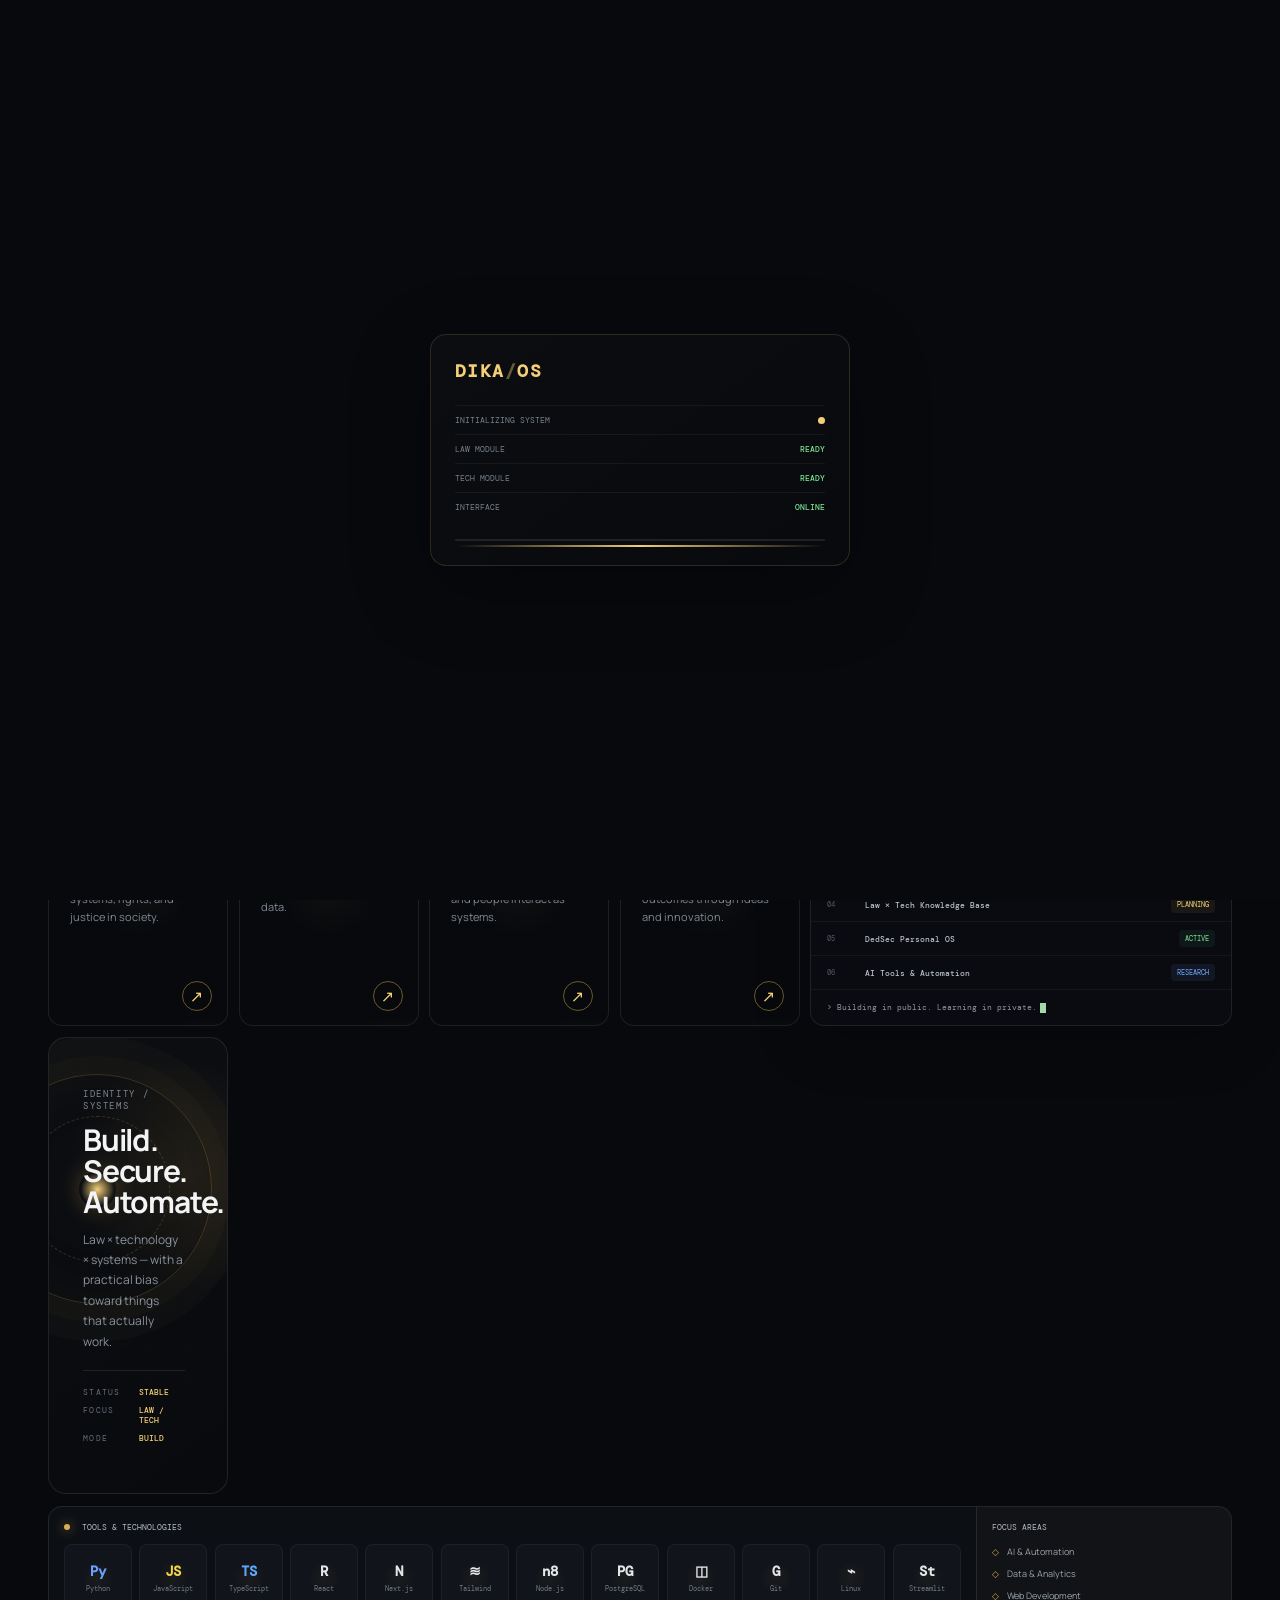
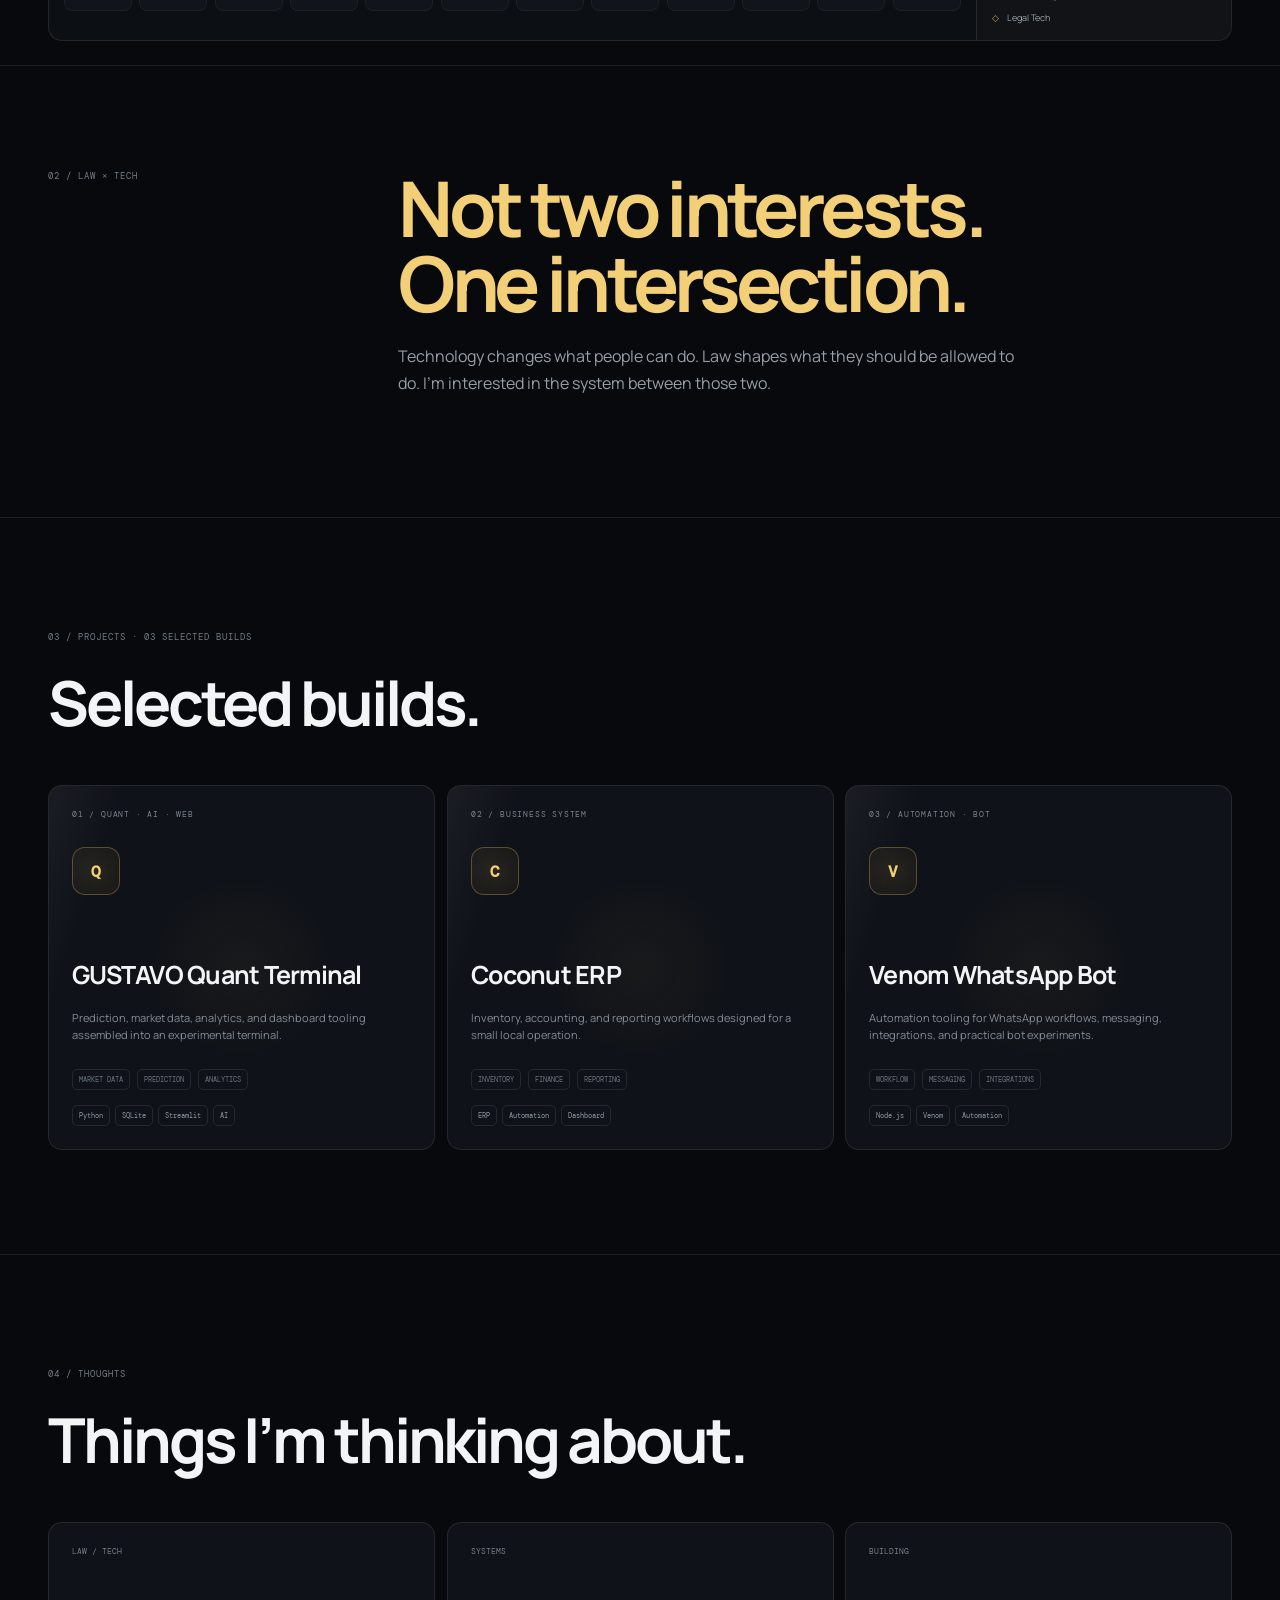
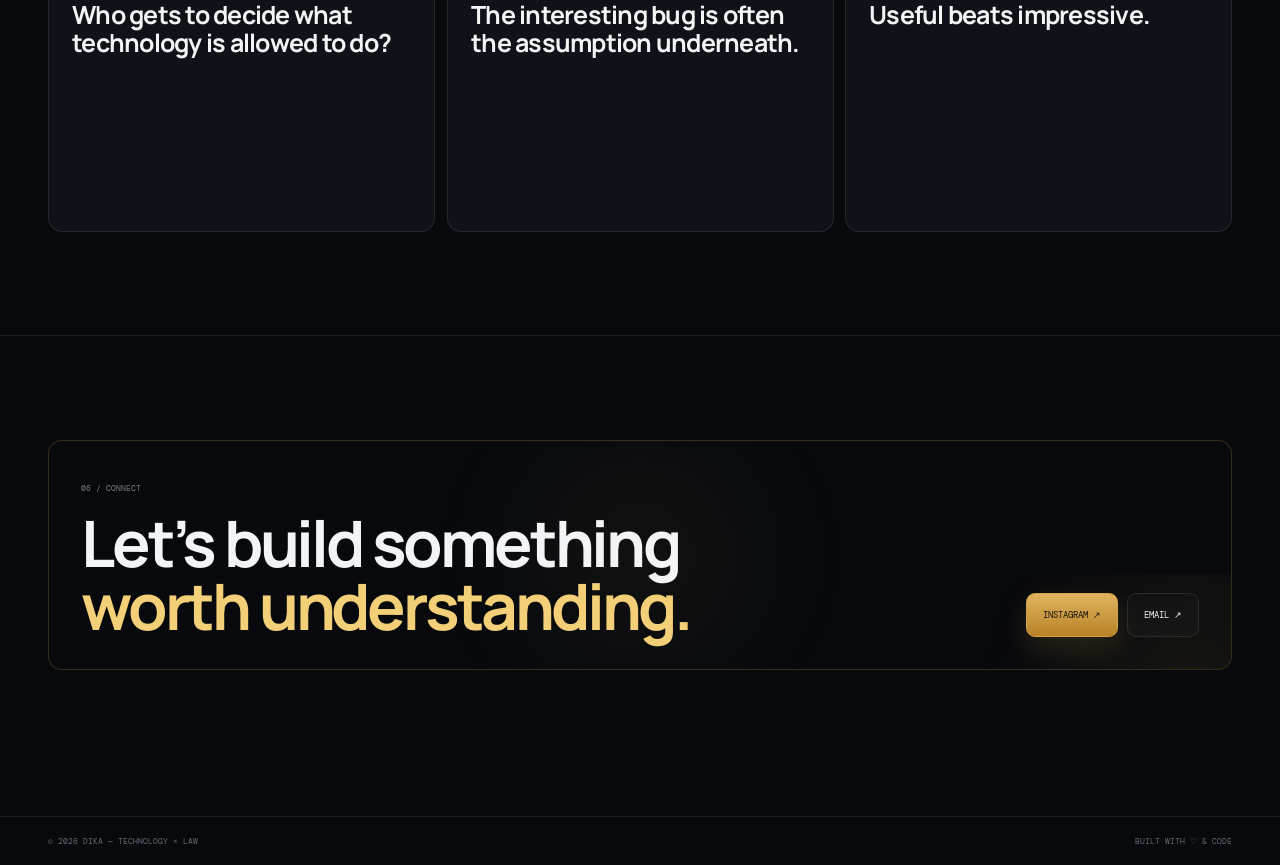
==== commit 2555d25a: "Fix header markup, add mobile nav, remove GitHub link and dead files" ====
--- a/index.html
+++ b/index.html
@@ -10,6 +10,7 @@
   <link rel="preconnect" href="https://fonts.gstatic.com" crossorigin>
   <link href="https://fonts.googleapis.com/css2?family=DM+Mono:wght@400;500&family=Manrope:wght@400;500;600;700;800&display=swap" rel="stylesheet">
   <link rel="stylesheet" href="css/style.css">
+  <link rel="stylesheet" href="css/nav.css">
 </head>
 <body>
   <div class="boot" id="boot" aria-hidden="true"><div class="boot-core"><div class="boot-brand">DIKA<span>/</span>OS</div><div class="boot-line"><span>INITIALIZING SYSTEM</span><b></b></div><div class="boot-line"><span>LAW MODULE</span><strong>READY</strong></div><div class="boot-line"><span>TECH MODULE</span><strong>READY</strong></div><div class="boot-line"><span>INTERFACE</span><strong>ONLINE</strong></div></div></div>
@@ -37,6 +38,8 @@
         <a href="#thoughts">THOUGHTS</a>
         <a href="#contact">CONTACT</a>
       </nav>
+      <button class="nav-toggle" id="navToggle" aria-label="Open menu" aria-expanded="false" aria-controls="siteNav"><span></span><span></span><span></span></button>
+    </div>
   </header>
 
   <aside class="rail" aria-label="Quick links">
@@ -56,9 +59,6 @@
       <svg viewBox="0 0 24 24" aria-hidden="true"><path d="M7 4h10v16H7zM10 8h4M10 12h4M10 16h3"/></svg>
     </a>
     <span class="rail-sep"></span>
-    <a class="rail-item" href="https://github.com/forsha7class" target="_blank" rel="noopener noreferrer" aria-label="GitHub">
-      <svg viewBox="0 0 24 24" aria-hidden="true"><path d="M8 19c-4 1-4-2-6-2m12 4v-3.9c0-1 .1-1.4-.5-2.1 1.7-.2 3.5-.8 3.5-3.8 0-.8-.3-1.5-.8-2 .1-.2.3-1-.1-2.1 0 0-.7-.2-2.2.8a7.6 7.6 0 0 0-4 0C8.4 7 7.7 7.2 7.7 7.2c-.4 1.1-.2 1.9-.1 2.1-.5.5-.8 1.2-.8 2 0 3 1.8 3.6 3.5 3.8-.4.4-.5.9-.5 1.6V21"/></svg>
-    </a>
     <a class="rail-item" href="https://instagram.com/kwdkaa" target="_blank" rel="noopener noreferrer" aria-label="Instagram">
       <svg viewBox="0 0 24 24" aria-hidden="true"><rect x="4" y="4" width="16" height="16" rx="4"/><circle cx="12" cy="12" r="3.5"/><circle cx="17" cy="7" r="1"/></svg>
     </a>
--- a/css/style.css
+++ b/css/style.css
@@ -13,27 +13,6 @@
 .header{position:fixed;inset:0 0 auto;height:78px;z-index:50;background:rgba(7,9,13,.75);backdrop-filter:blur(18px);border-bottom:1px solid var(--line)}
 .header-row{height:100%;display:flex;align-items:center;justify-content:space-between;gap:24px}.brand{display:flex;align-items:center;gap:10px;min-width:205px}.brand-mark{width:42px;height:42px;display:grid;place-items:center;border:1px solid rgba(217,173,85,.55);border-radius:10px;color:var(--gold2);font:600 16px "DM Mono",monospace;box-shadow:inset 0 0 24px rgba(217,173,85,.05)}.brand-text b{display:block;font-size:12px;letter-spacing:.13em}.brand-text small{display:block;margin-top:2px;color:#7b838d;font:8px "DM Mono",monospace;letter-spacing:.11em}
 .nav{display:flex;align-items:center;gap:30px;font:9px "DM Mono",monospace;color:#aeb4bc}.nav a{position:relative;padding:31px 0 28px;white-space:nowrap}.nav a:hover,.nav a.active{color:var(--gold2)}.nav a.active:after{content:"";position:absolute;left:50%;bottom:16px;width:4px;height:4px;border-radius:50%;background:var(--gold);transform:translateX(-50%);box-shadow:0 0 12px rgba(217,173,85,.8)}
-{display:flex;gap:8px}{display:grid;place-items:center;width:38px;height:38px;border:1px solid var(--line);border-radius:50%;background:rgba(255,255,255,.02);color:#b7bec6;cursor:pointer;transition:transform .35s var(--ease),border-color .25s ease}:hover{transform:translateY(-2px);border-color:rgba(217,173,85,.45)} svg{width:17px;height:17px;stroke:currentColor;fill:none;stroke-width:1.5;stroke-linecap:round;stroke-linejoin:round}
-{
-  position:fixed;left:0;right:0;top:78px;bottom:0;z-index:60;
-  visibility:hidden;opacity:0;pointer-events:none;transform:translateY(-8px);
-  overflow:auto;-webkit-overflow-scrolling:touch;
-  background:linear-gradient(180deg,rgba(7,9,13,.985),rgba(9,11,15,.99));
-  border-top:1px solid var(--line);box-shadow:0 24px 80px rgba(0,0,0,.55);
-  overscroll-behavior:contain;
-  transition:opacity .28s var(--ease),transform .32s var(--ease),visibility .28s;
-}
-.open{visibility:visible;opacity:1;pointer-events:auto;transform:translateY(0)}
--inner{padding:18px 0 calc(28px + env(safe-area-inset-bottom))}
--inner:before{content:"NAVIGATION";display:block;padding:4px 4px 14px;color:#6f7882;font:9px "DM Mono",monospace;letter-spacing:.18em}
- a{display:flex;align-items:center;justify-content:space-between;min-height:58px;padding:15px 4px;border-bottom:1px solid var(--line);font:11px "DM Mono",monospace;color:#d7dbe0;letter-spacing:.03em}
- a:first-of-type{border-top:1px solid var(--line)}
- a span{color:#68717c;font-size:9px;margin-left:auto;margin-right:12px}
- a:after{content:"↗";color:var(--gold2);font-size:13px;opacity:.85}
- a:hover, a:focus-visible{color:var(--gold2);padding-left:10px}
-{display:flex;align-items:center;justify-content:space-between;width:100%;margin-top:17px;padding:13px 4px;border:0;border-top:1px solid var(--line);background:none;color:#929aa4;font:9px "DM Mono",monospace;letter-spacing:.08em;cursor:pointer}
- span{display:flex;align-items:center;gap:8px} svg{width:15px;height:15px;stroke:currentColor;fill:none;stroke-width:1.4;stroke-linecap:round;stroke-linejoin:round} b{font-weight:500;color:var(--green)}
-
 .rail{position:fixed;left:20px;top:152px;z-index:40;width:56px;padding:9px 0;border:1px solid var(--line);border-radius:14px;background:rgba(14,16,22,.72);backdrop-filter:blur(14px);display:flex;flex-direction:column;align-items:center;gap:5px}.rail-item{width:38px;height:38px;display:grid;place-items:center;border-radius:10px;color:#737c87;transition:all .35s var(--ease)}.rail-item:hover,.rail-item.active{color:var(--gold2);background:rgba(217,173,85,.1);transform:translateX(2px)}.rail-item svg{width:16px;height:16px;stroke:currentColor;fill:none;stroke-width:1.4;stroke-linecap:round;stroke-linejoin:round}.rail-sep{width:26px;height:1px;background:var(--line);margin:7px 0}
 .hero{min-height:720px;padding:113px 0 68px;position:relative;overflow:hidden;border-bottom:1px solid var(--line)}.hero-sheen{position:absolute;inset:0;background:radial-gradient(circle at 71% 42%,rgba(217,173,85,.115),transparent 27%),linear-gradient(115deg,transparent 42%,rgba(255,255,255,.015),transparent 65%)}
 .hero-layout{display:grid;grid-template-columns:.98fr 1.02fr;gap:30px;align-items:center;position:relative;z-index:3}.hero-left{padding-left:95px}.eyebrow{display:inline-flex;align-items:center;gap:8px;padding:8px 11px;border:1px solid var(--line);border-radius:9px;color:#bbc1c8;font:9px "DM Mono",monospace;background:rgba(255,255,255,.015)}.pulse{width:6px;height:6px;border-radius:50%;display:inline-block;background:var(--gold);box-shadow:0 0 12px rgba(217,173,85,.75)}
@@ -53,7 +32,6 @@
 @media(max-width:980px){
   .container{width:calc(100% - 52px)}
   .nav{display:none}
-  {display:grid}
   .open{display:block}
   .hero-layout{grid-template-columns:1fr}
   .hero-left{padding-left:72px}
@@ -65,17 +43,10 @@
   .content-grid{grid-template-columns:1fr;gap:18px}
   .project-grid,.thoughts{grid-template-columns:1fr}
 }
-@media(min-width:981px){{display:none}}
 @media(max-width:640px){
   .container{width:calc(100% - 28px)}
   .header{height:70px}
   .header-row{height:70px}
-  {gap:6px}
-  {width:40px;height:40px}
-  {top:70px}
-  -inner{padding:16px 0 calc(112px + env(safe-area-inset-bottom))}
-   a{min-height:62px;font-size:11px}
-  {padding-bottom:calc(14px + env(safe-area-inset-bottom))}
   .brand{min-width:0}
   .brand-mark{width:38px;height:38px}
   .rail{left:9px;right:9px;bottom:calc(8px + env(safe-area-inset-bottom));top:auto;width:auto;padding:7px 8px;flex-direction:row;justify-content:space-between;border-radius:14px}
@@ -134,7 +105,7 @@
 @media(prefers-reduced-motion:reduce){
   html{scroll-behavior:auto}
   .reveal{opacity:1;transform:none;transition:none}
-  .focus-card,.project,.thought,.tool,.btn,{transition:none}
+  .focus-card,.project,.thought,.tool,.btn{transition:none}
   .terminal-line b,.terminal-foot i{animation:none}
 }
 
@@ -147,8 +118,7 @@
 body.menu-open{overscroll-behavior:none;touch-action:none}
 
 /* Consolidated interaction polish */
-.focus-card{isolation:isolate}
-.focus-card:before{content:"";position:absolute;inset:1px;border-radius:13px;background:linear-gradient(115deg,transparent 35%,rgba(217,173,85,.06),transparent 65%);transform:translateX(-120%);transition:transform .7s var(--ease);pointer-events:none;z-index:1}
+.focus-card.focus-card:before{content:"";position:absolute;inset:1px;border-radius:13px;background:linear-gradient(115deg,transparent 35%,rgba(217,173,85,.06),transparent 65%);transform:translateX(-120%);transition:transform .7s var(--ease);pointer-events:none;z-index:1}
 .focus-card:hover:before{transform:translateX(120%)}
 .project:before,.thought:before{content:"";position:absolute;inset:0;background:linear-gradient(110deg,transparent 35%,rgba(217,173,85,.05),transparent 65%);transform:translateX(-115%);transition:transform .8s var(--ease);pointer-events:none}
 .project,.thought{position:relative;overflow:hidden}
@@ -243,8 +213,7 @@
 }
 
 /* V6 stability + image fit */
-.hero-art{isolation:isolate}
-.hero-art img{object-position:58% 35%;}
+.hero-art.hero-art img{object-position:58% 35%;}
 .project-grid{align-items:stretch}
 .project{min-width:0}
 .contact-actions{position:relative;z-index:3}
@@ -261,11 +230,7 @@
 /* V8 menu + image stabilization */
 body.menu-open{overflow:hidden;position:fixed;width:100%;overscroll-behavior:none;touch-action:none}
 body.menu-open .header{z-index:70}
-@media(max-width:980px){{top:70px}}
-@media(min-width:981px){{top:78px}}
-@media(max-width:640px){
-  {bottom:0}
-  -inner{padding-bottom:calc(112px + env(safe-area-inset-bottom))}
+@media(max-width:640px){
 }
 @media(min-width:641px){.project-image{aspect-ratio:16/9}}
 
@@ -360,12 +325,10 @@
 }
 
 /* V10 button stability */
-,.btn,{touch-action:manipulation;-webkit-tap-highlight-color:transparent}
-:active,.btn:active,:active{transform:scale(.98)}
+.btn{touch-action:manipulation;-webkit-tap-highlight-color:transparent}
+.btn:active{transform:scale(.98)}
 [aria-pressed="false"] b{color:#8b949e}
-{isolation:isolate}
-@media(max-width:640px){
-  {min-width:44px;min-height:44px}
+@media(max-width:640px){
   .btn{min-height:48px}
 }
 
@@ -381,13 +344,10 @@
 }
 body.menu-open {touch-action:auto !important}
 @media (min-width:981px){
-  {display:none !important}
 }
 @media (min-width:641px) and (max-width:980px){
-  {top:78px !important}
 }
 @media (max-width:640px){
-  {top:70px !important}
 }
 
 /* V13 cinematic motion layer */
@@ -1033,10 +993,7 @@
 .themis-mascot.is-ready .mascot-frame{animation:mascotFrameIn 1.05s .15s var(--ease) forwards}
 .themis-mascot.is-ready .mascot-intro{animation:mascotIntro 850ms .45s var(--ease) forwards}
 .themis-mascot:hover img{filter:brightness(.94) contrast(1.10) saturate(.96)}
-@keyframes mascotFloat{
-  0%,100%{transform:translate3d(0,0,0) scale(1.018) rotate(0deg)}
-  50%{transform:translate3d(0,-5px,0) scale(1.028) rotate(.15deg)}
-}
+
 @keyframes mascotFrameIn{
   0%{opacity:0;transform:scale(.92)}
   60%{opacity:1;transform:scale(1.01)}
@@ -1065,3 +1022,354 @@
   }
   .themis-mascot img{transform:none!important}
 }
+
+/* V21 slower, readable boot sequence */
+.boot{
+  transition:opacity 1000ms cubic-bezier(.22,1,.36,1),visibility 1000ms linear;
+}
+.boot.is-done{opacity:0;visibility:hidden;pointer-events:none}
+.boot-core{animation:bootCoreIn 900ms cubic-bezier(.22,1,.36,1) both}
+.boot-brand{animation:bootBrandIn 900ms 250ms cubic-bezier(.22,1,.36,1) both}
+.boot-line:nth-child(2){animation:bootRow 700ms 900ms both}
+.boot-line:nth-child(3){animation:bootRow 700ms 1450ms both}
+.boot-line:nth-child(4){animation:bootRow 700ms 2000ms both}
+.boot-core::after{
+  content:"";
+  display:block;
+  height:2px;
+  margin-top:18px;
+  border-radius:999px;
+  background:rgba(255,255,255,.06);
+  overflow:hidden;
+  box-shadow:inset 0 0 0 1px rgba(255,255,255,.03);
+}
+.boot-core::before{
+  content:"";
+  position:absolute;
+  width:min(372px,calc(100vw - 86px));
+  height:2px;
+  margin-top:122px;
+  border-radius:999px;
+  background:linear-gradient(90deg,transparent,var(--gold2),transparent);
+  transform:scaleX(0);
+  transform-origin:left center;
+  animation:bootProgress 2900ms 150ms cubic-bezier(.22,1,.36,1) forwards;
+}
+@keyframes bootCoreIn{
+  from{opacity:0;transform:translateY(18px) scale(.97)}
+  to{opacity:1;transform:translateY(0) scale(1)}
+}
+@keyframes bootBrandIn{
+  from{opacity:0;letter-spacing:.16em;transform:translateY(8px)}
+  to{opacity:1;letter-spacing:.08em;transform:translateY(0)}
+}
+@keyframes bootProgress{
+  0%{transform:scaleX(0)}
+  78%{transform:scaleX(.82)}
+  100%{transform:scaleX(1)}
+}
+@media(max-width:640px){
+  .boot-core::before{margin-top:128px;width:calc(100vw - 86px)}
+}
+@media(prefers-reduced-motion:reduce){
+  .boot-core,.boot-brand,.boot-line:nth-child(2),.boot-line:nth-child(3),.boot-line:nth-child(4),.boot-core::before{animation:none!important}
+}
+
+/* V22 — Themis "awakening" entrance: artifact -> energy -> mascot */
+.mascot-awaken{
+  position:absolute;
+  inset:0;
+  z-index:8;
+  pointer-events:none;
+  opacity:1;
+  overflow:hidden;
+}
+.mascot-awaken .awakening-core{
+  position:absolute;
+  left:50%;
+  top:53%;
+  width:8px;
+  height:8px;
+  border-radius:50%;
+  background:var(--gold2);
+  box-shadow:
+    0 0 8px rgba(243,207,120,.9),
+    0 0 24px rgba(217,173,85,.55),
+    0 0 70px rgba(217,173,85,.22);
+  transform:translate(-50%,-50%) scale(.2);
+}
+.awakening-line{
+  position:absolute;
+  left:50%;
+  width:72%;
+  height:1px;
+  background:linear-gradient(90deg,transparent,rgba(243,207,120,.8),transparent);
+  opacity:0;
+  transform:translateX(-50%) scaleX(.1);
+}
+.awakening-line-top{top:37%}
+.awakening-line-bottom{top:66%}
+.awakening-bolt{
+  position:absolute;
+  width:1px;
+  height:44%;
+  left:50%;
+  top:18%;
+  transform-origin:50% 100%;
+  opacity:0;
+  background:linear-gradient(180deg,transparent,rgba(243,207,120,.95) 56%,transparent);
+  filter:drop-shadow(0 0 7px rgba(243,207,120,.42));
+}
+.bolt-a{transform:rotate(-18deg)}
+.bolt-b{transform:rotate(18deg)}
+.awakening-spark{
+  position:absolute;
+  width:3px;
+  height:3px;
+  border-radius:50%;
+  background:#fff8da;
+  opacity:0;
+  box-shadow:
+    0 0 8px rgba(243,207,120,.9),
+    0 0 18px rgba(217,173,85,.45);
+}
+.spark-a{left:42%;top:43%}
+.spark-b{left:59%;top:57%}
+
+.themis-mascot.is-awakening .mascot-awaken{
+  animation:awakeningFade 1500ms 1250ms var(--ease) forwards;
+}
+.themis-mascot.is-awakening .awakening-core{
+  animation:awakeningCore 1050ms 150ms var(--ease) forwards;
+}
+.themis-mascot.is-awakening .awakening-line{
+  animation:awakeningLine 900ms 420ms var(--ease) forwards;
+}
+.themis-mascot.is-awakening .bolt-a{
+  animation:awakeningBoltA 1050ms 170ms var(--ease) forwards;
+}
+.themis-mascot.is-awakening .bolt-b{
+  animation:awakeningBoltB 1050ms 250ms var(--ease) forwards;
+}
+.themis-mascot.is-awakening .spark-a{
+  animation:awakeningSparkA 900ms 520ms var(--ease) forwards;
+}
+.themis-mascot.is-awakening .spark-b{
+  animation:awakeningSparkB 900ms 690ms var(--ease) forwards;
+}
+.themis-mascot.is-awakening img{
+  opacity:0;
+  transform:translate3d(0,12px,0) scale(1.045);
+  filter:brightness(.82) contrast(1.08) saturate(.72);
+  animation:themisReveal 1450ms 760ms var(--ease) forwards;
+}
+.themis-mascot.is-awakening .mascot-frame,
+.themis-mascot.is-awakening .mascot-intro,
+.themis-mascot.is-awakening .mascot-ring,
+.themis-mascot.is-awakening .mascot-beam{
+  opacity:0;
+}
+@keyframes awakeningCore{
+  0%{opacity:0;transform:translate(-50%,-50%) scale(.2)}
+  18%{opacity:1;transform:translate(-50%,-50%) scale(1.4)}
+  28%{opacity:.7;transform:translate(-50%,-50%) scale(.85)}
+  45%{opacity:1;transform:translate(-50%,-50%) scale(1)}
+  100%{opacity:1;transform:translate(-50%,-50%) scale(1)}
+}
+@keyframes awakeningLine{
+  0%{opacity:0;transform:translateX(-50%) scaleX(.1)}
+  45%{opacity:.95;transform:translateX(-50%) scaleX(1)}
+  100%{opacity:0;transform:translateX(-50%) scaleX(1)}
+}
+@keyframes awakeningBoltA{
+  0%{opacity:0;transform:rotate(-18deg) scaleY(.1)}
+  18%{opacity:1;transform:rotate(-18deg) scaleY(1)}
+  30%{opacity:.22;transform:rotate(-18deg) scaleY(.92)}
+  42%{opacity:.95;transform:rotate(-18deg) scaleY(1)}
+  100%{opacity:0;transform:rotate(-18deg) scaleY(1)}
+}
+@keyframes awakeningBoltB{
+  0%{opacity:0;transform:rotate(18deg) scaleY(.1)}
+  24%{opacity:1;transform:rotate(18deg) scaleY(1)}
+  36%{opacity:.18;transform:rotate(18deg) scaleY(.9)}
+  48%{opacity:.85;transform:rotate(18deg) scaleY(1)}
+  100%{opacity:0;transform:rotate(18deg) scaleY(1)}
+}
+@keyframes awakeningSparkA{
+  0%{opacity:0;transform:translate3d(0,0,0) scale(.3)}
+  30%{opacity:1;transform:translate3d(-15px,-22px,0) scale(1)}
+  100%{opacity:0;transform:translate3d(-24px,-52px,0) scale(.2)}
+}
+@keyframes awakeningSparkB{
+  0%{opacity:0;transform:translate3d(0,0,0) scale(.3)}
+  35%{opacity:1;transform:translate3d(17px,-14px,0) scale(1)}
+  100%{opacity:0;transform:translate3d(35px,-44px,0) scale(.2)}
+}
+
+@keyframes awakeningFade{
+  0%{opacity:1}
+  55%{opacity:.65}
+  100%{opacity:0}
+}
+@media(max-width:640px){
+  .awakening-bolt{height:38%}
+  .awakening-line{width:78%}
+}
+@media(prefers-reduced-motion:reduce){
+  .mascot-awaken{display:none!important}
+  .themis-mascot.is-awakening .mascot-frame,
+  .themis-mascot.is-awakening .mascot-intro,
+  .themis-mascot.is-awakening .mascot-ring,
+  .themis-mascot.is-awakening .mascot-beam{
+    opacity:1!important;
+  }
+  .themis-mascot.is-awakening img{
+    animation:none!important;
+    opacity:1!important;
+    transform:none!important;
+    filter:none!important;
+  }
+}
+
+/* V23 refined motion choreography */
+:root{
+  --ease-smooth:cubic-bezier(.22,1,.36,1);
+  --ease-soft:cubic-bezier(.33,1,.68,1);
+}
+.themis-mascot{
+  --mascot-x:0px;
+  --mascot-y:0px;
+  --mascot-rotate:0deg;
+  --mascot-scale:1;
+}
+.themis-mascot img{
+  transform:translate3d(var(--mascot-x),var(--mascot-y),0) scale(var(--mascot-scale)) rotate(var(--mascot-rotate));
+  transition:transform 900ms var(--ease-smooth),filter 700ms ease;
+  will-change:transform,opacity;
+}
+.themis-mascot.is-awakening .mascot-frame,
+.themis-mascot.is-awakening .mascot-intro,
+.themis-mascot.is-awakening .mascot-ring,
+.themis-mascot.is-awakening .mascot-beam{
+  opacity:0;
+}
+.themis-mascot.is-awakening .mascot-awaken{
+  animation:awakeningFade 1700ms 1550ms var(--ease-smooth) forwards;
+}
+.themis-mascot.is-awakening .awakening-core{
+  animation:awakeningCore 1200ms 120ms var(--ease-smooth) forwards;
+}
+.themis-mascot.is-awakening .awakening-line{
+  animation:awakeningLine 900ms 450ms var(--ease-smooth) forwards;
+}
+.themis-mascot.is-awakening .bolt-a{animation:awakeningBoltA 1100ms 180ms var(--ease-smooth) forwards}
+.themis-mascot.is-awakening .bolt-b{animation:awakeningBoltB 1100ms 300ms var(--ease-smooth) forwards}
+.themis-mascot.is-awakening .spark-a{animation:awakeningSparkA 950ms 560ms var(--ease-smooth) forwards}
+.themis-mascot.is-awakening .spark-b{animation:awakeningSparkB 950ms 700ms var(--ease-smooth) forwards}
+.themis-mascot.is-awakening img{
+  animation:themisReveal 1450ms 820ms var(--ease-smooth) forwards;
+}
+.themis-mascot.is-ready:not(.is-awakening) img{
+  animation:mascotFloat 9s var(--ease-soft) infinite;
+}
+.mascot-frame,
+.mascot-ring,
+.mascot-beam,
+.frame-scan{
+  will-change:transform,opacity;
+}
+.boot,
+.section-hud,
+.hero-art,
+.hero-right,
+.project,
+.focus-card,
+.tool{
+  backface-visibility:hidden;
+}
+.project,
+.focus-card,
+.tool{
+  contain:paint;
+}
+@keyframes mascotFloat{
+  0%,100%{transform:translate3d(0,0,0) scale(1.018) rotate(0deg)}
+  50%{transform:translate3d(0,-4px,0) scale(1.024) rotate(.10deg)}
+}
+@keyframes themisReveal{
+  0%{opacity:0;transform:translate3d(0,12px,0) scale(1.055);filter:brightness(.78) contrast(1.08) saturate(.68)}
+  42%{opacity:.36;transform:translate3d(0,6px,0) scale(1.038);filter:brightness(1.06) contrast(1.06) saturate(.82)}
+  70%{opacity:.82;transform:translate3d(0,2px,0) scale(1.023);filter:brightness(.96) contrast(1.08) saturate(.91)}
+  100%{opacity:1;transform:translate3d(var(--mascot-x),var(--mascot-y),0) scale(1.018) rotate(var(--mascot-rotate));filter:brightness(.88) contrast(1.08) saturate(.90)}
+}
+@media(max-width:640px){
+  .themis-mascot.is-ready:not(.is-awakening) img{animation-duration:10.5s}
+}
+@media(prefers-reduced-motion:reduce){
+  .themis-mascot.is-ready img,
+  .themis-mascot.is-awakening img,
+  .themis-mascot.is-awakening .mascot-frame,
+  .themis-mascot.is-awakening .mascot-intro,
+  .themis-mascot.is-awakening .mascot-ring,
+  .themis-mascot.is-awakening .mascot-beam,
+  .themis-mascot.is-awakening .mascot-awaken,
+  .themis-mascot.is-awakening .awakening-core,
+  .themis-mascot.is-awakening .awakening-line,
+  .themis-mascot.is-awakening .awakening-bolt,
+  .themis-mascot.is-awakening .awakening-spark{
+    animation:none!important;
+    transition:none!important;
+  }
+  .themis-mascot img{transform:none!important;opacity:1!important;filter:none!important}
+}
+
+/* V26 mobile focus cards */
+@media (max-width:640px){
+  .dashboard-main{align-items:start}
+  .focus-card{
+    min-height:180px;
+    padding:20px;
+    display:flex;
+    flex-direction:column;
+    justify-content:flex-start;
+  }
+  .focus-icon{margin-bottom:20px;line-height:1}
+  .focus-card h2{margin-bottom:9px}
+  .focus-card p{max-width:min(290px,78%);font-size:11px;line-height:1.65}
+  .focus-card>a{
+    width:36px;
+    height:36px;
+    right:16px;
+    bottom:16px;
+    font-size:14px;
+    z-index:4;
+  }
+}
+
+/* V28 boot overlay anchoring fix */
+.boot-core{
+  position:relative;
+  box-sizing:border-box;
+  overflow:hidden;
+  width:min(420px,calc(100% - 48px));
+}
+.boot-core::before{
+  left:24px;
+  right:24px;
+  bottom:18px;
+  width:auto;
+  margin-top:0;
+}
+@media(max-width:640px){
+  .boot-core{
+    width:calc(100% - 36px);
+    padding:20px;
+  }
+  .boot-core::before{
+    left:20px;
+    right:20px;
+    bottom:17px;
+    width:auto;
+    margin-top:0;
+  }
+}
--- a/css/nav.css
+++ b/css/nav.css
@@ -0,0 +1,14 @@
+/* hamburger + mobile nav */
+.nav-toggle{display:none;flex-direction:column;justify-content:center;gap:5px;width:44px;height:44px;padding:0 10px;background:transparent;border:1px solid var(--line);border-radius:10px;cursor:pointer}
+.nav-toggle span{display:block;width:100%;height:2px;background:var(--gold2);border-radius:2px;transition:transform .35s var(--ease),opacity .25s ease}
+.nav-toggle[aria-expanded="true"] span:nth-child(1){transform:translateY(7px) rotate(45deg)}
+.nav-toggle[aria-expanded="true"] span:nth-child(2){opacity:0}
+.nav-toggle[aria-expanded="true"] span:nth-child(3){transform:translateY(-7px) rotate(-45deg)}
+@media(max-width:980px){
+  .nav-toggle{display:flex}
+  .nav{display:none;position:fixed;inset:70px 12px auto;flex-direction:column;align-items:stretch;gap:0;padding:10px;border:1px solid var(--line);border-radius:14px;background:rgba(9,11,16,.97);backdrop-filter:blur(18px);box-shadow:var(--shadow);z-index:60}
+  .nav.open{display:flex}
+  .nav a{padding:14px 16px;border-bottom:1px solid rgba(255,255,255,.05);font-size:11px}
+  .nav a:last-child{border-bottom:0}
+  .nav a.active:after{left:12px;bottom:auto;top:50%;transform:translateY(-50%)}
+}
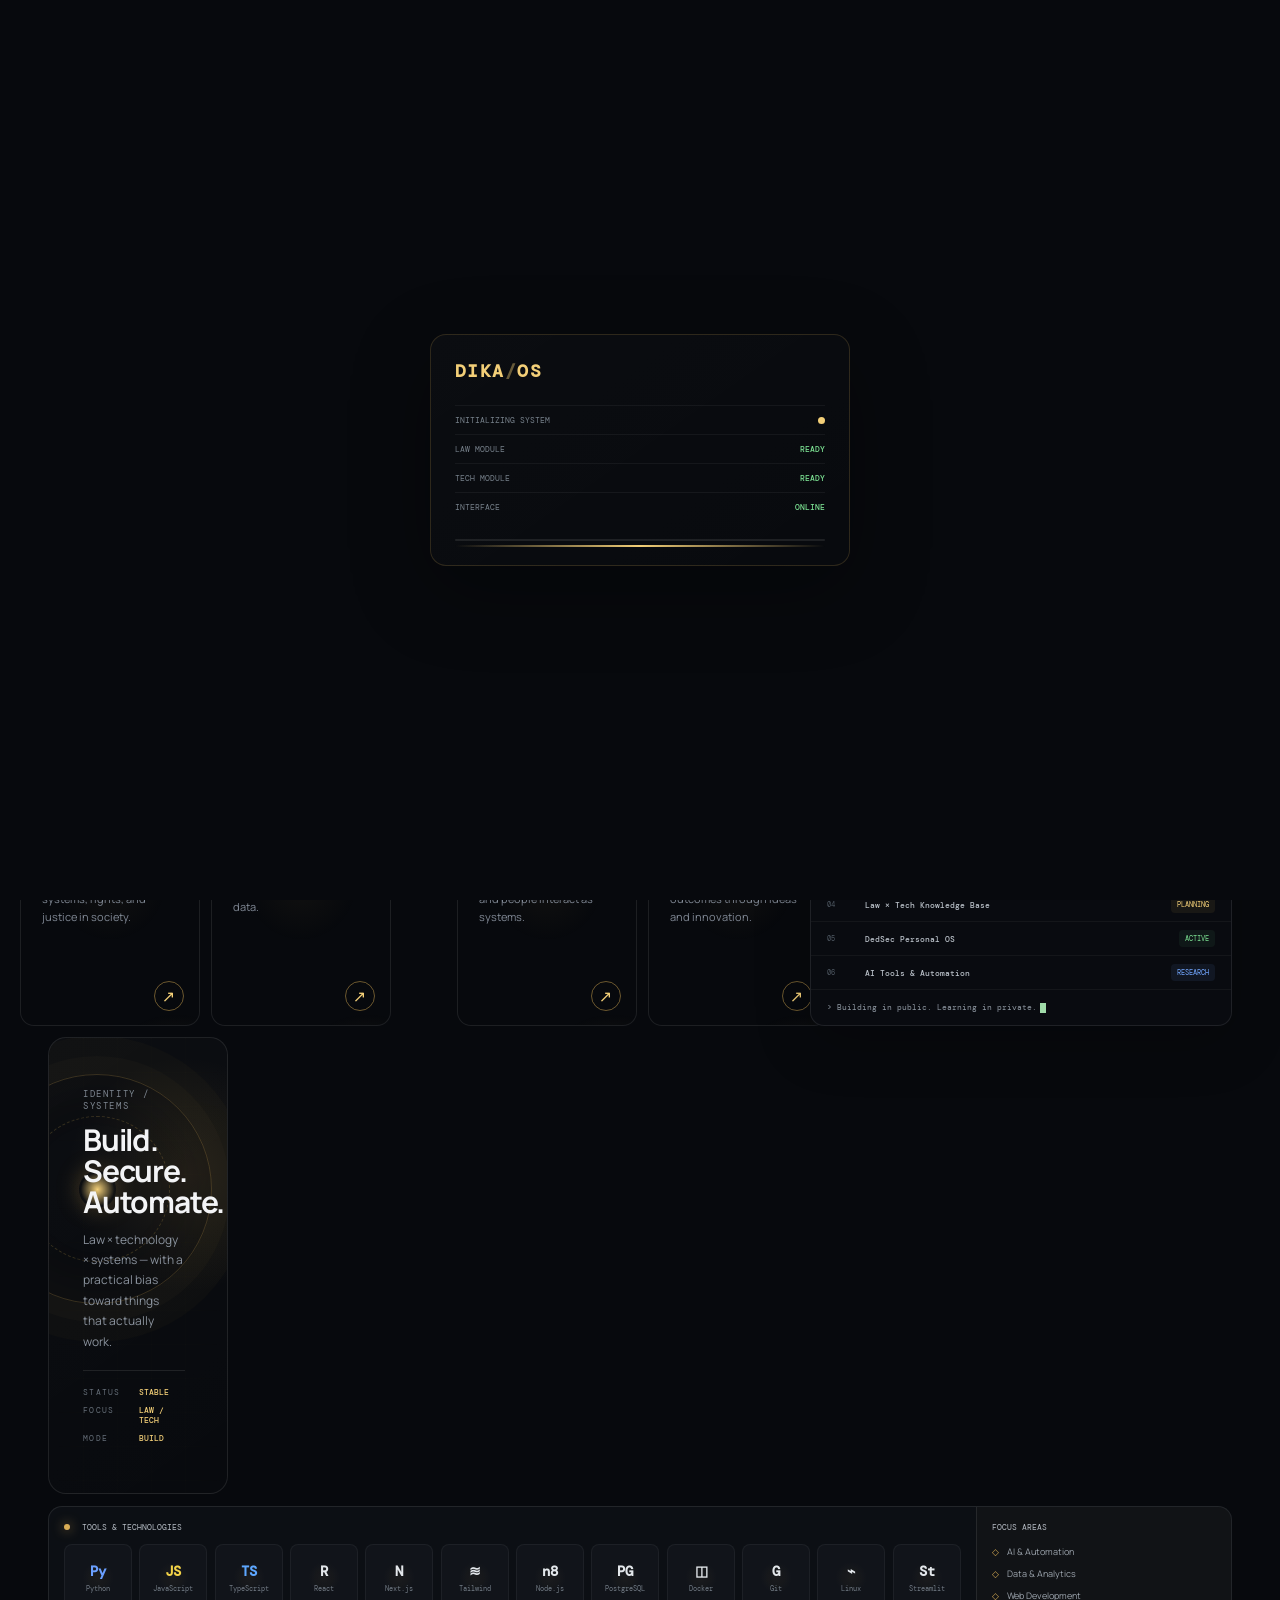
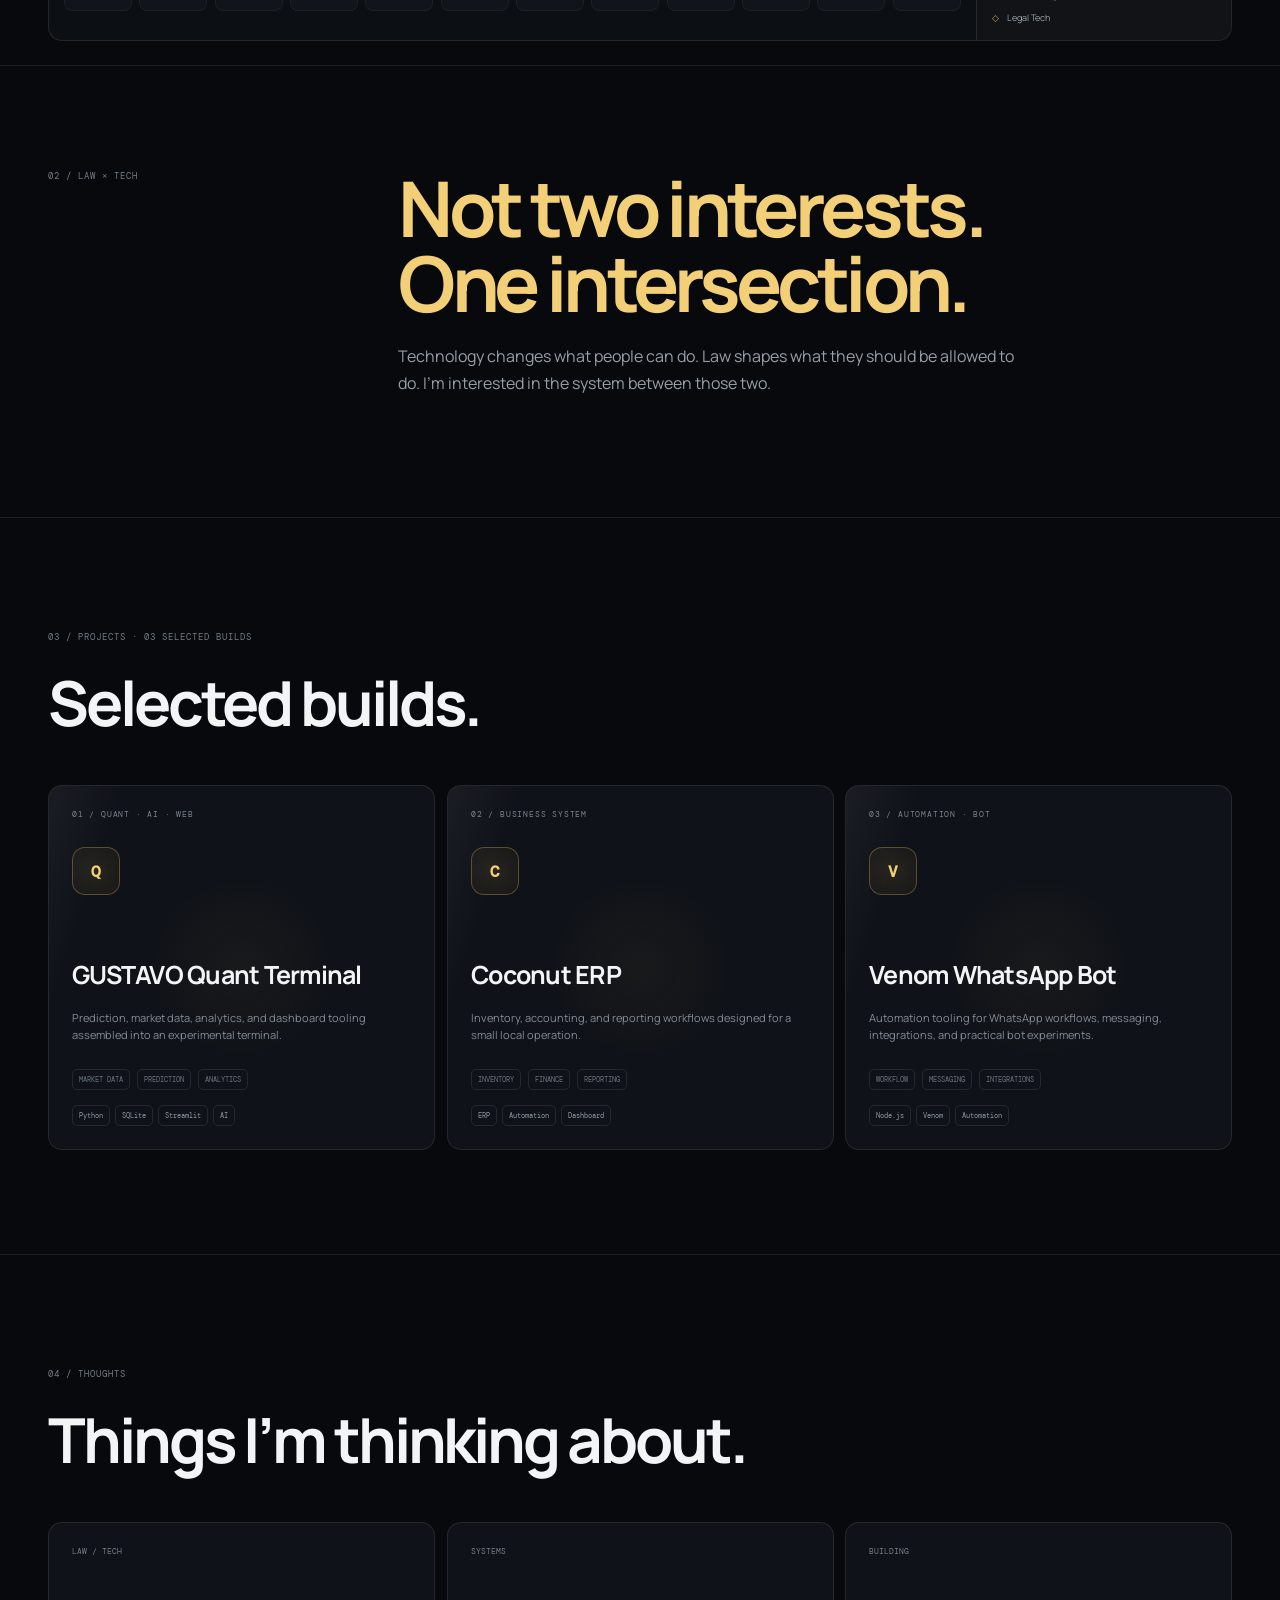
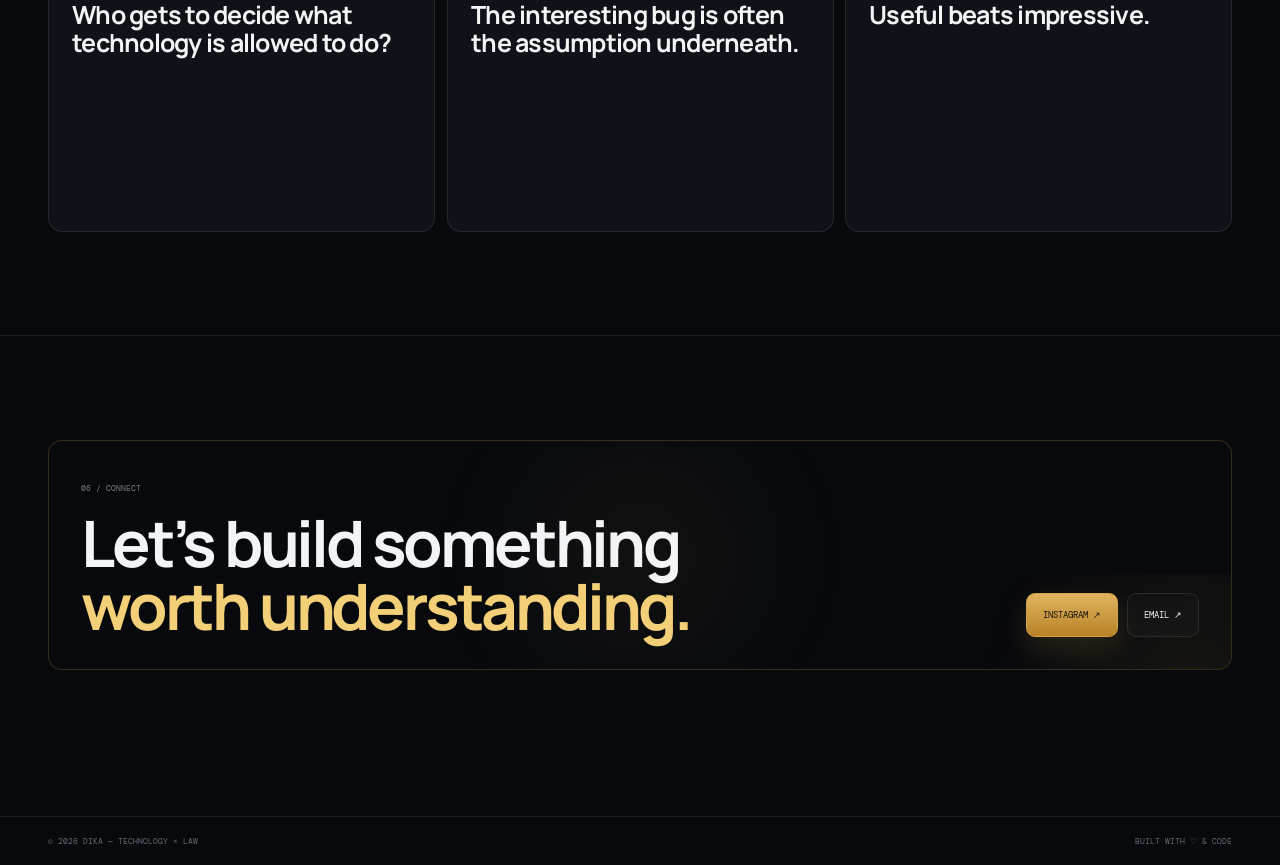
==== commit 97a86857: "feat: beragam animation — reveal variants (left/right/blur) + text decode scramble" ====
--- a/index.html
+++ b/index.html
@@ -152,17 +152,17 @@
 
     <section id="about" class="dashboard">
       <div class="container dashboard-main">
-        <article class="focus-card reveal">
-          <div class="focus-icon">⚖</div><h2>LAW</h2><p>Understanding legal systems, rights, and justice in society.</p><a href="#lawtech">↗</a>
-        </article>
-        <article class="focus-card reveal">
-          <div class="focus-icon code">&lt;/&gt;</div><h2>TECHNOLOGY</h2><p>Building digital solutions with code, design, and data.</p><a href="#projects">↗</a>
-        </article>
-        <article class="focus-card reveal">
-          <div class="focus-icon">⌘</div><h2>SYSTEMS</h2><p>Exploring how laws, tech, and people interact as systems.</p><a href="#experiments">↗</a>
-        </article>
-        <article class="focus-card reveal">
-          <div class="focus-icon">✧</div><h2>IMPACT</h2><p>Creating meaningful outcomes through ideas and innovation.</p><a href="#thoughts">↗</a>
+        <article class="focus-card reveal" data-motion="left">
+          <div class="focus-icon">⚖</div><h2 class="scramble">LAW</h2><p>Understanding legal systems, rights, and justice in society.</p><a href="#lawtech">↗</a>
+        </article>
+        <article class="focus-card reveal" data-motion="left">
+          <div class="focus-icon code">&lt;/&gt;</div><h2 class="scramble">TECHNOLOGY</h2><p>Building digital solutions with code, design, and data.</p><a href="#projects">↗</a>
+        </article>
+        <article class="focus-card reveal" data-motion="right">
+          <div class="focus-icon">⌘</div><h2 class="scramble">SYSTEMS</h2><p>Exploring how laws, tech, and people interact as systems.</p><a href="#experiments">↗</a>
+        </article>
+        <article class="focus-card reveal" data-motion="right">
+          <div class="focus-icon">✧</div><h2 class="scramble">IMPACT</h2><p>Creating meaningful outcomes through ideas and innovation.</p><a href="#thoughts">↗</a>
         </article>
 
         <article id="experiments" class="build-card reveal">
--- a/css/style.css
+++ b/css/style.css
@@ -27,7 +27,11 @@
 .build-card{border:1px solid var(--line);border-radius:14px;background:#090b10;overflow:hidden;box-shadow:0 16px 55px rgba(0,0,0,.22)}.terminal-head{display:flex;align-items:center;justify-content:space-between;padding:14px 16px;border-bottom:1px solid var(--line);font:9px "DM Mono",monospace;color:#d2d6db}.terminal-head b{color:var(--gold)}.leds{display:flex;gap:4px}.leds i{width:7px;height:7px;border-radius:50%;background:#f06e68}.leds i:nth-child(2){background:#e6b350}.leds i:nth-child(3){background:#73ca87}.builds>div{display:grid;grid-template-columns:31px 1fr auto;align-items:center;gap:7px;padding:8px 16px;border-bottom:1px solid rgba(255,255,255,.045);font:8px "DM Mono",monospace}.builds small{color:#4f5963}.builds strong{font-weight:500;color:#bac1c9}.builds em{font-style:normal;font-size:7px;padding:4px 6px;border-radius:4px;background:rgba(124,226,148,.06);color:var(--green)}.builds em.research{color:var(--blue);background:rgba(114,167,255,.08)}.builds em.plan{color:var(--gold2);background:rgba(217,173,85,.08)}.terminal-foot{padding:12px 16px;color:#8f98a2;font:8px "DM Mono",monospace}.terminal-foot i{display:inline-block;width:6px;height:10px;background:#a0dba9;margin-left:3px;vertical-align:middle;animation:blink 1s steps(1) infinite}
 .tool-shell{grid-column:1/-1;margin-top:1px;display:grid;grid-template-columns:1fr 255px;border:1px solid var(--line);border-radius:14px;overflow:hidden;background:#0c0f14}.tools-area{padding:15px}.tools-title{font:8px "DM Mono",monospace;color:#b7bdc5}.tools-title .pulse{margin-right:7px}.tools{display:grid;grid-template-columns:repeat(12,1fr);gap:7px;margin-top:12px}.tool{height:67px;border:1px solid rgba(255,255,255,.05);border-radius:8px;background:#11141a;display:grid;place-items:center;align-content:center;gap:4px;transition:transform .35s var(--ease),border-color .2s ease}.tool:hover{transform:translateY(-3px);border-color:rgba(217,173,85,.3)}.tool b{font:600 14px "DM Mono",monospace;color:#e3e7eb}.tool:nth-child(1) b{color:#6a9fff}.tool:nth-child(2) b{color:#f3d348}.tool:nth-child(3) b{color:#5da7ff}.tool small{font:7px "DM Mono",monospace;color:#717a84}.focus-area{padding:15px;border-left:1px solid var(--line);background:rgba(217,173,85,.025)}.focus-area>div{font:8px "DM Mono",monospace;color:#b7bdc5}.focus-area ul{list-style:none;padding:0;margin:13px 0 0;display:grid;gap:8px;color:#9da5ae;font-size:9px}.focus-area li:before{content:"◇";color:var(--gold);margin-right:8px}
 .section{padding:104px 0;border-top:1px solid var(--line)}.content-grid{display:grid;grid-template-columns:.36fr 1fr;gap:50px}.section-id,.section-title>span{font:9px "DM Mono",monospace;color:#737c86;letter-spacing:.11em}.content-grid h2{margin:0;font-size:clamp(42px,6vw,78px);line-height:.98;letter-spacing:-.06em}.content-grid h2 span{color:var(--gold2)}.content-grid p{max-width:620px;color:#979fa8;font-size:16px;line-height:1.7;margin-top:22px}.section-title{margin-bottom:34px}.section-title h2{margin:8px 0 0;font-size:clamp(36px,5vw,62px);letter-spacing:-.05em}.project-grid,.thoughts{display:grid;grid-template-columns:repeat(3,minmax(0,1fr));gap:12px}.project,.thought{min-height:310px;padding:23px;border:1px solid var(--line);border-radius:14px;background:#0f1218;display:flex;flex-direction:column;transition:transform .45s var(--ease),border-color .25s ease,box-shadow .35s ease}.project:hover,.thought:hover{transform:translateY(-7px);border-color:rgba(217,173,85,.28);box-shadow:0 22px 65px rgba(0,0,0,.24)}.project>span,.thought>span{font:8px "DM Mono",monospace;color:#747d87}.project h3{font-size:25px;line-height:1.08;letter-spacing:-.03em;margin:48px 0 10px}.project p{color:#838c97;font-size:11px}.tags{display:flex;gap:5px;flex-wrap:wrap;margin-top:auto}.tags i{font-style:normal;border:1px solid var(--line);border-radius:5px;padding:5px 6px;color:#8f98a2;font:7px "DM Mono",monospace}.thought h3{font-size:25px;line-height:1.1;letter-spacing:-.03em;margin:45px 0 0}.contact{padding-bottom:145px}.contact-card{display:flex;align-items:flex-end;justify-content:space-between;gap:24px;padding:32px;border:1px solid rgba(217,173,85,.22);border-radius:14px;background:linear-gradient(130deg,rgba(217,173,85,.055),rgba(255,255,255,.01))}.contact-card>div>span{font:8px "DM Mono",monospace;color:#777f89}.contact-card h2{margin:14px 0 0;font-size:clamp(38px,5vw,66px);line-height:.98;letter-spacing:-.05em}.contact-card h2 b{color:var(--gold2)}.contact-actions{display:flex;gap:9px;flex-wrap:wrap}.footer{padding:19px 0;border-top:1px solid var(--line);color:#606975;font:8px "DM Mono",monospace}.footer-row{display:flex;justify-content:space-between}
-.reveal{opacity:0;transform:translateY(22px);transition:opacity .8s var(--ease) calc(var(--reveal-delay,0ms)),transform .8s var(--ease) calc(var(--reveal-delay,0ms))}.reveal.is-visible{opacity:1;transform:none}
+.reveal{opacity:0;transform:translateY(22px);transition:opacity .8s var(--ease) calc(var(--reveal-delay,0ms)),transform .8s var(--ease) calc(var(--reveal-delay,0ms)),filter .8s var(--ease) calc(var(--reveal-delay,0ms))}.reveal.is-visible{opacity:1;transform:none;filter:none}
+.reveal[data-motion="left"]{transform:translateX(-28px)}
+.reveal[data-motion="right"]{transform:translateX(28px)}
+.reveal[data-motion="blur"]{transform:translateY(12px);filter:blur(10px)}
+.scramble.scrambling::after{content:"▊";margin-left:3px;color:var(--gold);animation:blink 1s steps(1) infinite}
 @media(max-width:1200px){.nav{gap:17px}.dashboard-main{grid-template-columns:repeat(4,1fr)}.build-card{grid-column:span 2}.tools{grid-template-columns:repeat(6,1fr)}.tool-shell{grid-column:1/-1}}
 @media(max-width:980px){
   .container{width:calc(100% - 52px)}
@@ -1373,3 +1377,17 @@
     margin-top:0;
   }
 }
+
+/* V29: animation refinement — glow border, scale-up reveal, mouse particles */
+.focus-card:hover,
+.project:hover{
+  border-color:rgba(217,173,85,.5);
+  box-shadow:
+    0 0 0 1px rgba(217,173,85,.32),
+    0 0 30px rgba(217,173,85,.2),
+    inset 0 0 30px rgba(217,173,85,.05),
+    0 24px 70px rgba(0,0,0,.3);
+}
+@media(prefers-reduced-motion:no-preference){
+  .reveal{transform:translateY(22px) scale(.965)}
+}
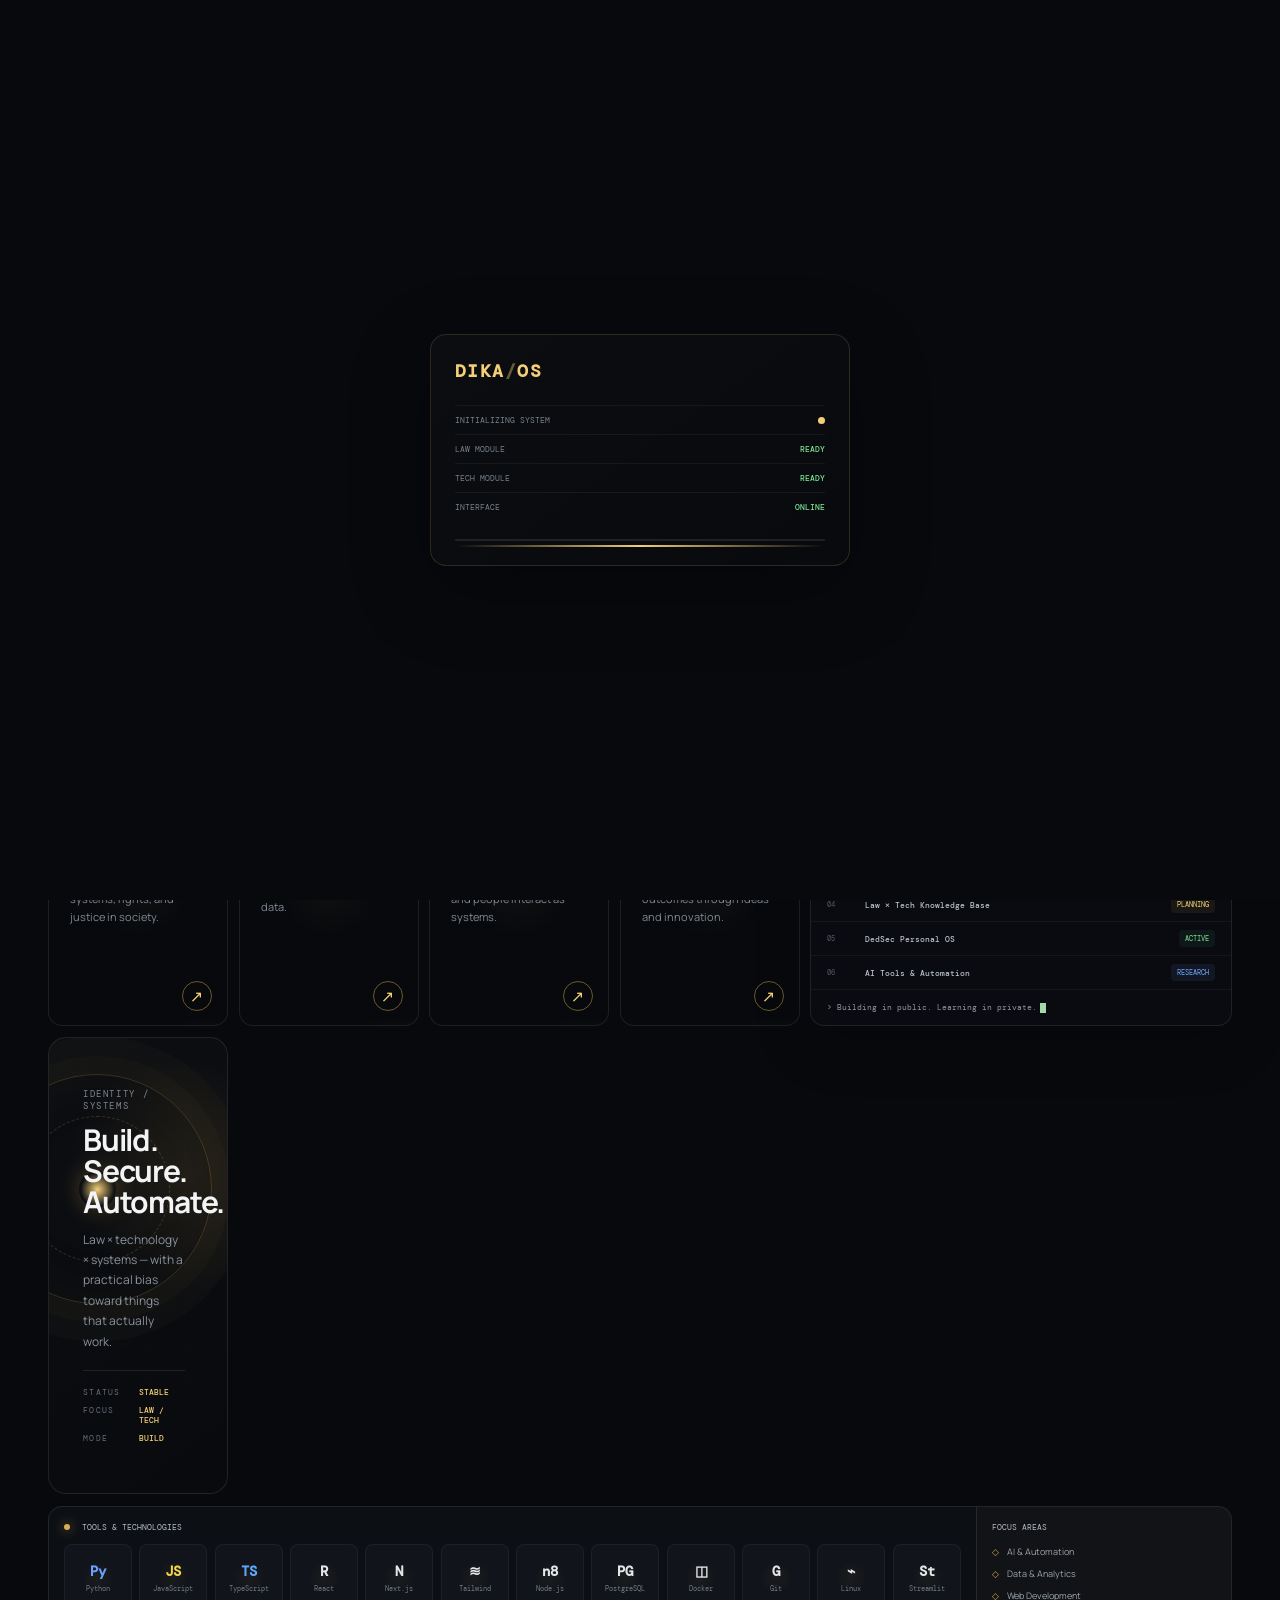
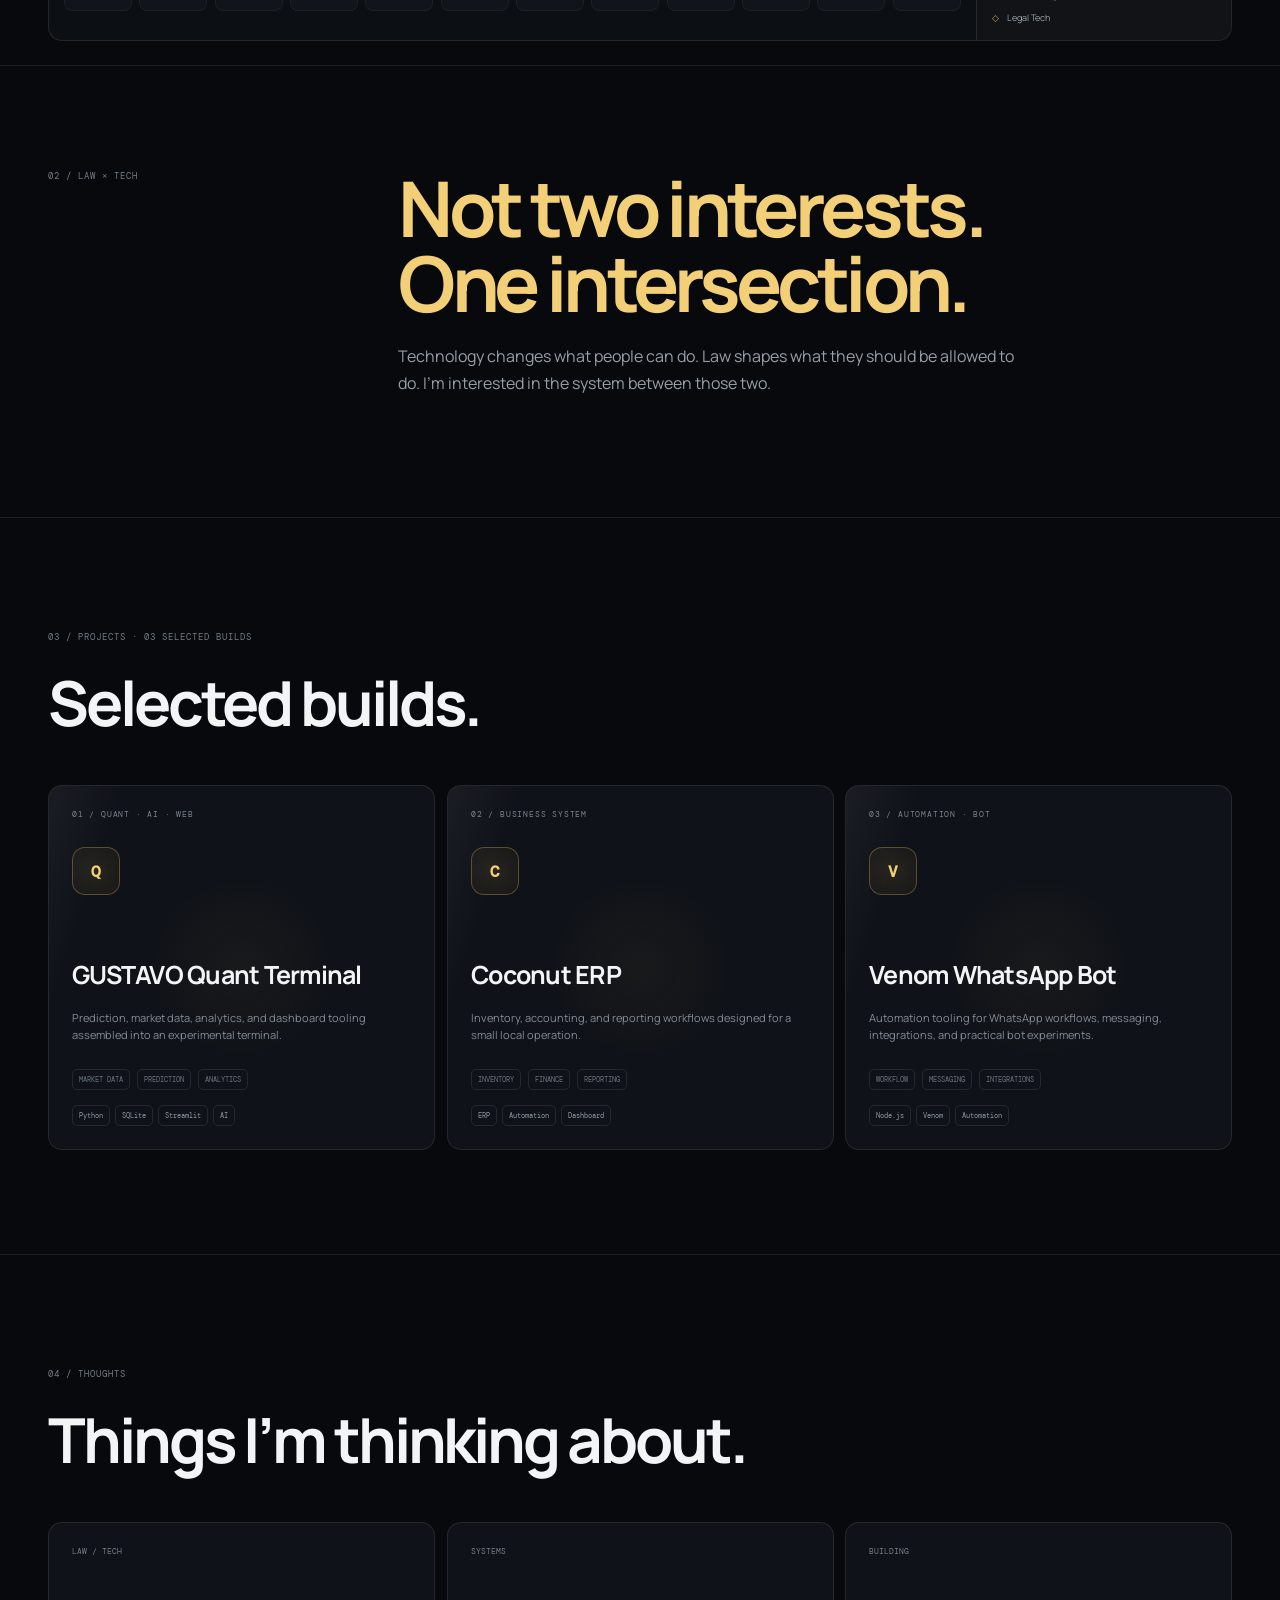
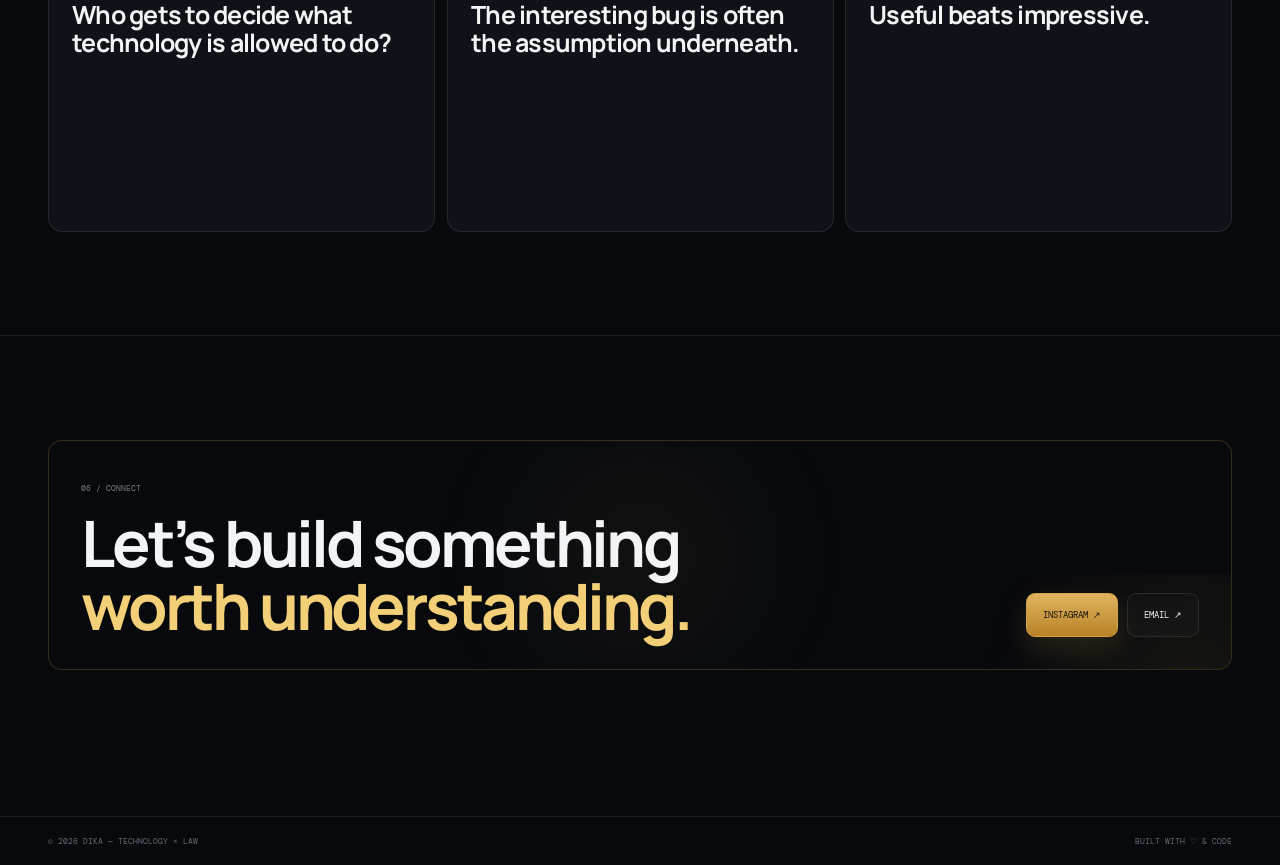
==== commit 1afcba6f: "perf: WebP hero (-94%), prune dead code, fix glow + idle rAF loop - convert themis-hero.png (2.7MB) " ====
--- a/index.html
+++ b/index.html
@@ -122,7 +122,7 @@
             <div class="mascot-ring mascot-ring-b" aria-hidden="true"></div>
             <div class="mascot-beam mascot-beam-a" aria-hidden="true"></div>
             <div class="mascot-beam mascot-beam-b" aria-hidden="true"></div>
-            <img src="assets/themis-hero.png" alt="Futuristic Lady Themis representing law and technology" width="1536" height="2730">
+            <img src="assets/themis-hero.webp" alt="Futuristic Lady Themis representing law and technology" width="1024" height="1536">
             <div class="art-overlay"></div>
             <div class="mascot-intro" aria-hidden="true">
               <span class="mascot-kicker">SIGNATURE MASCOT</span>
--- a/css/style.css
+++ b/css/style.css
@@ -28,9 +28,9 @@
 .tool-shell{grid-column:1/-1;margin-top:1px;display:grid;grid-template-columns:1fr 255px;border:1px solid var(--line);border-radius:14px;overflow:hidden;background:#0c0f14}.tools-area{padding:15px}.tools-title{font:8px "DM Mono",monospace;color:#b7bdc5}.tools-title .pulse{margin-right:7px}.tools{display:grid;grid-template-columns:repeat(12,1fr);gap:7px;margin-top:12px}.tool{height:67px;border:1px solid rgba(255,255,255,.05);border-radius:8px;background:#11141a;display:grid;place-items:center;align-content:center;gap:4px;transition:transform .35s var(--ease),border-color .2s ease}.tool:hover{transform:translateY(-3px);border-color:rgba(217,173,85,.3)}.tool b{font:600 14px "DM Mono",monospace;color:#e3e7eb}.tool:nth-child(1) b{color:#6a9fff}.tool:nth-child(2) b{color:#f3d348}.tool:nth-child(3) b{color:#5da7ff}.tool small{font:7px "DM Mono",monospace;color:#717a84}.focus-area{padding:15px;border-left:1px solid var(--line);background:rgba(217,173,85,.025)}.focus-area>div{font:8px "DM Mono",monospace;color:#b7bdc5}.focus-area ul{list-style:none;padding:0;margin:13px 0 0;display:grid;gap:8px;color:#9da5ae;font-size:9px}.focus-area li:before{content:"◇";color:var(--gold);margin-right:8px}
 .section{padding:104px 0;border-top:1px solid var(--line)}.content-grid{display:grid;grid-template-columns:.36fr 1fr;gap:50px}.section-id,.section-title>span{font:9px "DM Mono",monospace;color:#737c86;letter-spacing:.11em}.content-grid h2{margin:0;font-size:clamp(42px,6vw,78px);line-height:.98;letter-spacing:-.06em}.content-grid h2 span{color:var(--gold2)}.content-grid p{max-width:620px;color:#979fa8;font-size:16px;line-height:1.7;margin-top:22px}.section-title{margin-bottom:34px}.section-title h2{margin:8px 0 0;font-size:clamp(36px,5vw,62px);letter-spacing:-.05em}.project-grid,.thoughts{display:grid;grid-template-columns:repeat(3,minmax(0,1fr));gap:12px}.project,.thought{min-height:310px;padding:23px;border:1px solid var(--line);border-radius:14px;background:#0f1218;display:flex;flex-direction:column;transition:transform .45s var(--ease),border-color .25s ease,box-shadow .35s ease}.project:hover,.thought:hover{transform:translateY(-7px);border-color:rgba(217,173,85,.28);box-shadow:0 22px 65px rgba(0,0,0,.24)}.project>span,.thought>span{font:8px "DM Mono",monospace;color:#747d87}.project h3{font-size:25px;line-height:1.08;letter-spacing:-.03em;margin:48px 0 10px}.project p{color:#838c97;font-size:11px}.tags{display:flex;gap:5px;flex-wrap:wrap;margin-top:auto}.tags i{font-style:normal;border:1px solid var(--line);border-radius:5px;padding:5px 6px;color:#8f98a2;font:7px "DM Mono",monospace}.thought h3{font-size:25px;line-height:1.1;letter-spacing:-.03em;margin:45px 0 0}.contact{padding-bottom:145px}.contact-card{display:flex;align-items:flex-end;justify-content:space-between;gap:24px;padding:32px;border:1px solid rgba(217,173,85,.22);border-radius:14px;background:linear-gradient(130deg,rgba(217,173,85,.055),rgba(255,255,255,.01))}.contact-card>div>span{font:8px "DM Mono",monospace;color:#777f89}.contact-card h2{margin:14px 0 0;font-size:clamp(38px,5vw,66px);line-height:.98;letter-spacing:-.05em}.contact-card h2 b{color:var(--gold2)}.contact-actions{display:flex;gap:9px;flex-wrap:wrap}.footer{padding:19px 0;border-top:1px solid var(--line);color:#606975;font:8px "DM Mono",monospace}.footer-row{display:flex;justify-content:space-between}
 .reveal{opacity:0;transform:translateY(22px);transition:opacity .8s var(--ease) calc(var(--reveal-delay,0ms)),transform .8s var(--ease) calc(var(--reveal-delay,0ms)),filter .8s var(--ease) calc(var(--reveal-delay,0ms))}.reveal.is-visible{opacity:1;transform:none;filter:none}
-.reveal[data-motion="left"]{transform:translateX(-28px)}
-.reveal[data-motion="right"]{transform:translateX(28px)}
-.reveal[data-motion="blur"]{transform:translateY(12px);filter:blur(10px)}
+.reveal[data-motion="left"]:not(.is-visible){transform:translateX(-28px)}
+.reveal[data-motion="right"]:not(.is-visible){transform:translateX(28px)}
+.reveal[data-motion="blur"]:not(.is-visible){transform:translateY(12px);filter:blur(10px)}
 .scramble.scrambling::after{content:"▊";margin-left:3px;color:var(--gold);animation:blink 1s steps(1) infinite}
 @media(max-width:1200px){.nav{gap:17px}.dashboard-main{grid-template-columns:repeat(4,1fr)}.build-card{grid-column:span 2}.tools{grid-template-columns:repeat(6,1fr)}.tool-shell{grid-column:1/-1}}
 @media(max-width:980px){
@@ -106,6 +106,10 @@
   .status-card{width:118px}
   .tools{grid-template-columns:repeat(3,1fr)}
 }
+@media(max-width:640px){
+  .reveal[data-motion="left"],.reveal[data-motion="right"]{transform:translateY(18px)}
+  .reveal[data-motion="blur"]{transform:translateY(10px);filter:none}
+}
 @media(prefers-reduced-motion:reduce){
   html{scroll-behavior:auto}
   .reveal{opacity:1;transform:none;transition:none}
@@ -202,8 +206,6 @@
   100%{transform:translate3d(28px,-100px,0) scale(1.2);opacity:0}
 }
 
-@keyframes scanTexture{0%{background-position:0 0}100%{background-position:0 100%}}
-
 .reveal{transition-delay:var(--delay,0ms)}
 @media(max-width:980px){
   .about-visual{grid-template-columns:1fr}
@@ -212,8 +214,6 @@
   .hero-grid-bg{background-size:46px 46px;opacity:.22}
   .hero-particles i{width:2px;height:2px}
   .about-visual{padding:11px}
-}
-@media(prefers-reduced-motion:reduce){
 }
 
 /* V6 stability + image fit */
@@ -234,9 +234,6 @@
 /* V8 menu + image stabilization */
 body.menu-open{overflow:hidden;position:fixed;width:100%;overscroll-behavior:none;touch-action:none}
 body.menu-open .header{z-index:70}
-@media(max-width:640px){
-}
-@media(min-width:641px){.project-image{aspect-ratio:16/9}}
 
 /* V9 IMAGE CLEANUP: only Themis remains as a raster image. */
 .about-visual{
@@ -331,7 +328,6 @@
 /* V10 button stability */
 .btn{touch-action:manipulation;-webkit-tap-highlight-color:transparent}
 .btn:active{transform:scale(.98)}
-[aria-pressed="false"] b{color:#8b949e}
 @media(max-width:640px){
   .btn{min-height:48px}
 }
@@ -347,12 +343,6 @@
   touch-action:none !important;
 }
 body.menu-open {touch-action:auto !important}
-@media (min-width:981px){
-}
-@media (min-width:641px) and (max-width:980px){
-}
-@media (max-width:640px){
-}
 
 /* V13 cinematic motion layer */
 :root{
@@ -452,14 +442,6 @@
 }
  b{
   transition:color var(--motion-fast) ease, text-shadow var(--motion-fast) ease;
-}
-[aria-pressed="false"] b{
-  color:#707982;
-  text-shadow:none;
-}
-[aria-pressed="true"] b{
-  color:var(--green);
-  text-shadow:0 0 12px rgba(124,226,148,.24);
 }
 
 @keyframes heroScan{
@@ -564,7 +546,7 @@
 .reveal:nth-child(3){transition-delay:120ms}
 .reveal:nth-child(4){transition-delay:170ms}
 
-.hero-copy .hero-sub{
+.hero-left .hero-sub{
   animation:ledeRise 1.1s var(--ease) both;
 }
 .hero-actions .btn{
@@ -750,7 +732,7 @@
 }
 @media(prefers-reduced-motion:reduce){
   .reveal,
-  .hero-copy .hero-sub,
+  .hero-left .hero-sub,
   .hero-actions .btn::after,
   .eyebrow::after,
   .hero-art::after,
@@ -813,7 +795,7 @@
 .boot-line{display:flex;justify-content:space-between;align-items:center;gap:16px;padding:9px 0;border-top:1px solid rgba(255,255,255,.05);color:#77818b;font:8px "DM Mono",monospace}.boot-line:first-of-type{border-top:0}.boot-line strong{color:var(--green);font-weight:500}.boot-line b{width:7px;height:7px;border-radius:50%;background:var(--gold2);animation:bootPulse 1s ease-in-out infinite}.boot-line:nth-child(2){animation:bootRow .55s .2s both}.boot-line:nth-child(3){animation:bootRow .55s .38s both}.boot-line:nth-child(4){animation:bootRow .55s .56s both}
 .section-hud{position:fixed;right:20px;bottom:20px;z-index:25;display:flex;align-items:center;gap:8px;padding:7px 10px;border:1px solid var(--line);border-radius:8px;background:rgba(11,13,18,.66);backdrop-filter:blur(10px);color:#6f7882;font:8px "DM Mono",monospace;letter-spacing:.08em}.section-hud #hudIndex{color:var(--gold2)}.hudDash{width:18px;height:1px;background:rgba(217,173,85,.35)}
 .split-title{overflow:hidden;display:flex;flex-direction:column}.split-title .title-line{display:block;opacity:0;transform:translateY(110%);transition:opacity 850ms var(--ease),transform 900ms var(--ease)}.reveal.is-visible .split-title .title-line{opacity:1;transform:translateY(0)}.reveal.is-visible .split-title .title-line:nth-child(2){transition-delay:110ms}.split-title .gold{color:var(--gold2)}
-.project-grid.focus-group .project{transition:transform 650ms var(--ease),opacity 500ms ease,filter 500ms ease,border-color 300ms ease,box-shadow 500ms var(--ease)}.project-grid.focus-group.has-focus .project:not(.is-focus){opacity:.45;transform:scale(.985);filter:saturate(.72)}.project-grid.focus-group.has-focus .project.is-focus{opacity:1;transform:translateY(-8px) scale(1.012);border-color:rgba(217,173,85,.34);box-shadow:0 24px 80px rgba(0,0,0,.3)}
+.project-grid.focus-group .project{transition:transform 650ms var(--ease),opacity 500ms ease,filter 500ms ease,border-color 300ms ease,box-shadow 500ms var(--ease)}
 .hero-art img{transform:translateZ(0) scale(1.015);transition:transform 1400ms var(--ease),filter 1000ms ease}.hero-right.reveal.is-visible .hero-art img{transform:translate3d(0,0,0) scale(1)}
 @keyframes bootRow{from{opacity:0;transform:translateX(-8px)}to{opacity:1;transform:translateX(0)}}@keyframes bootPulse{0%,100%{opacity:.45;transform:scale(1)}50%{opacity:1;transform:scale(1.35)}}
 @media(max-width:640px){.section-hud{right:10px;bottom:calc(10px + env(safe-area-inset-bottom));font-size:7px}.boot-core{padding:20px}}
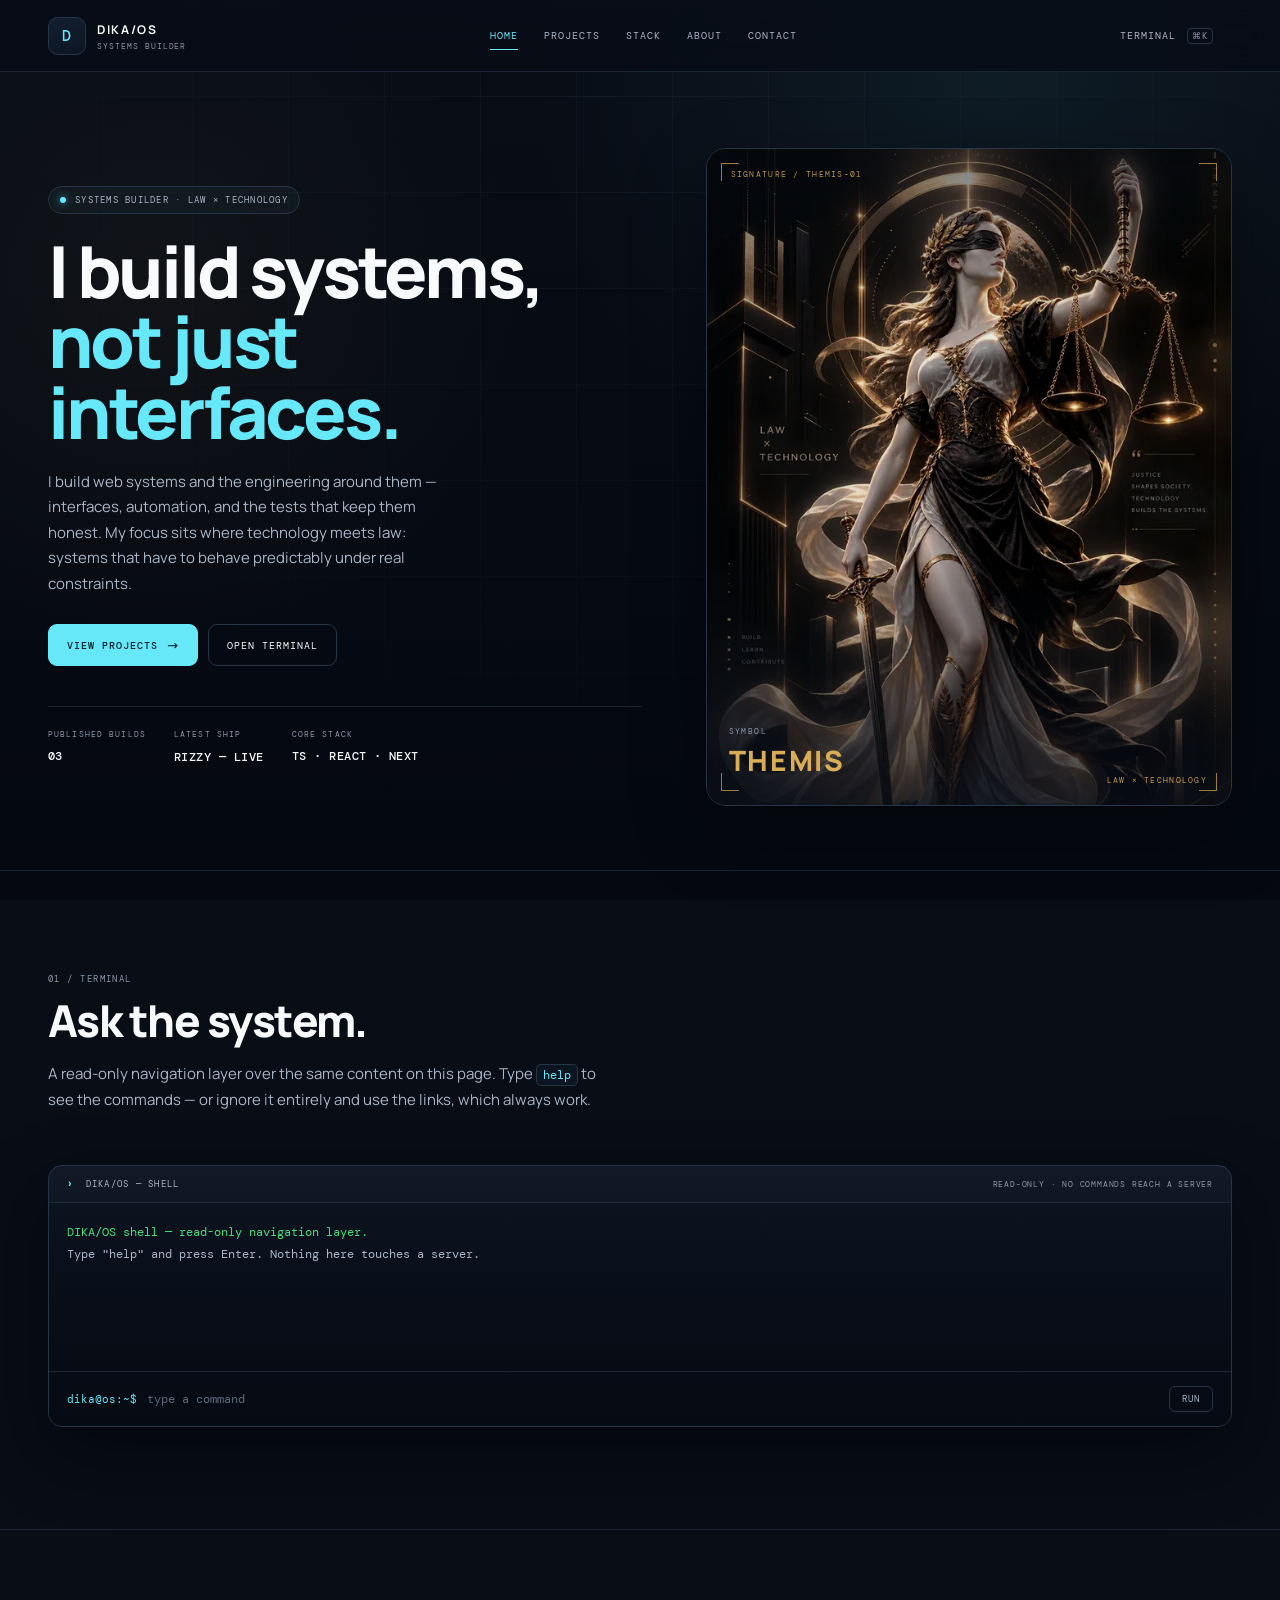
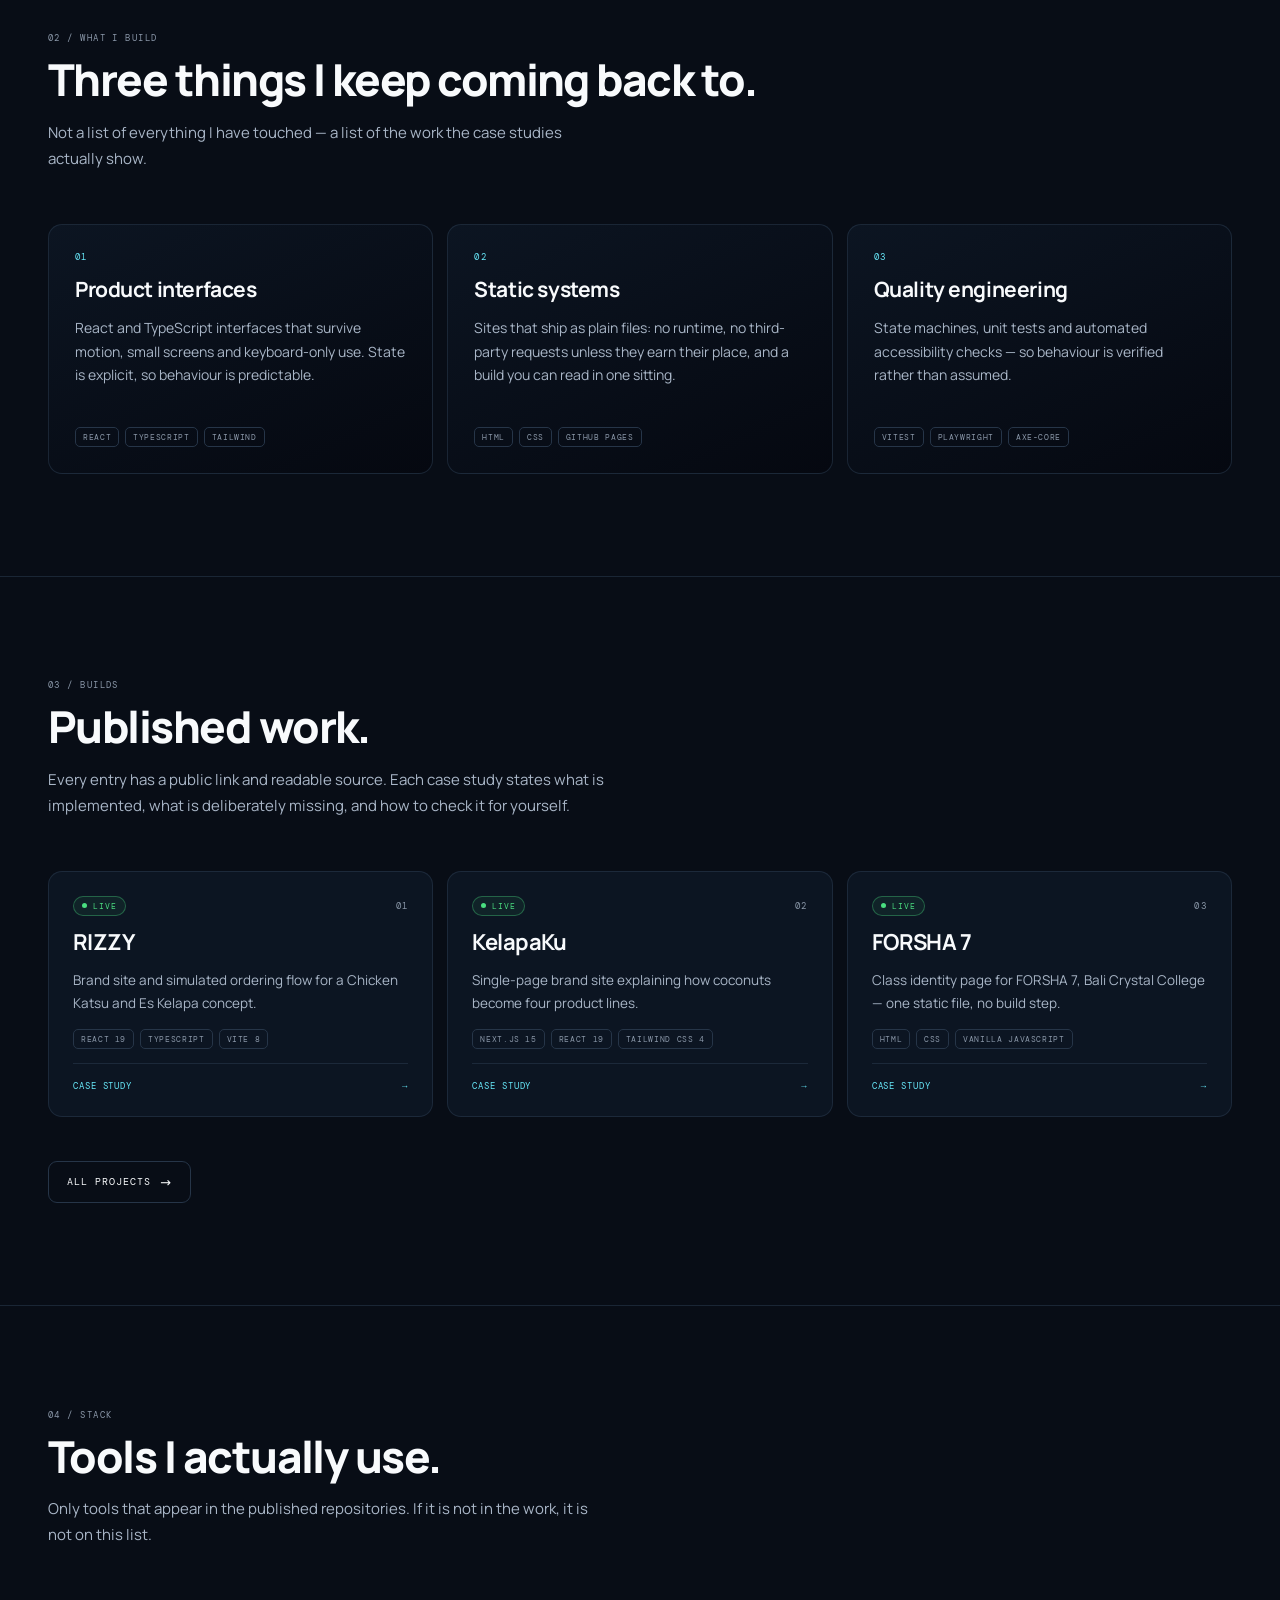
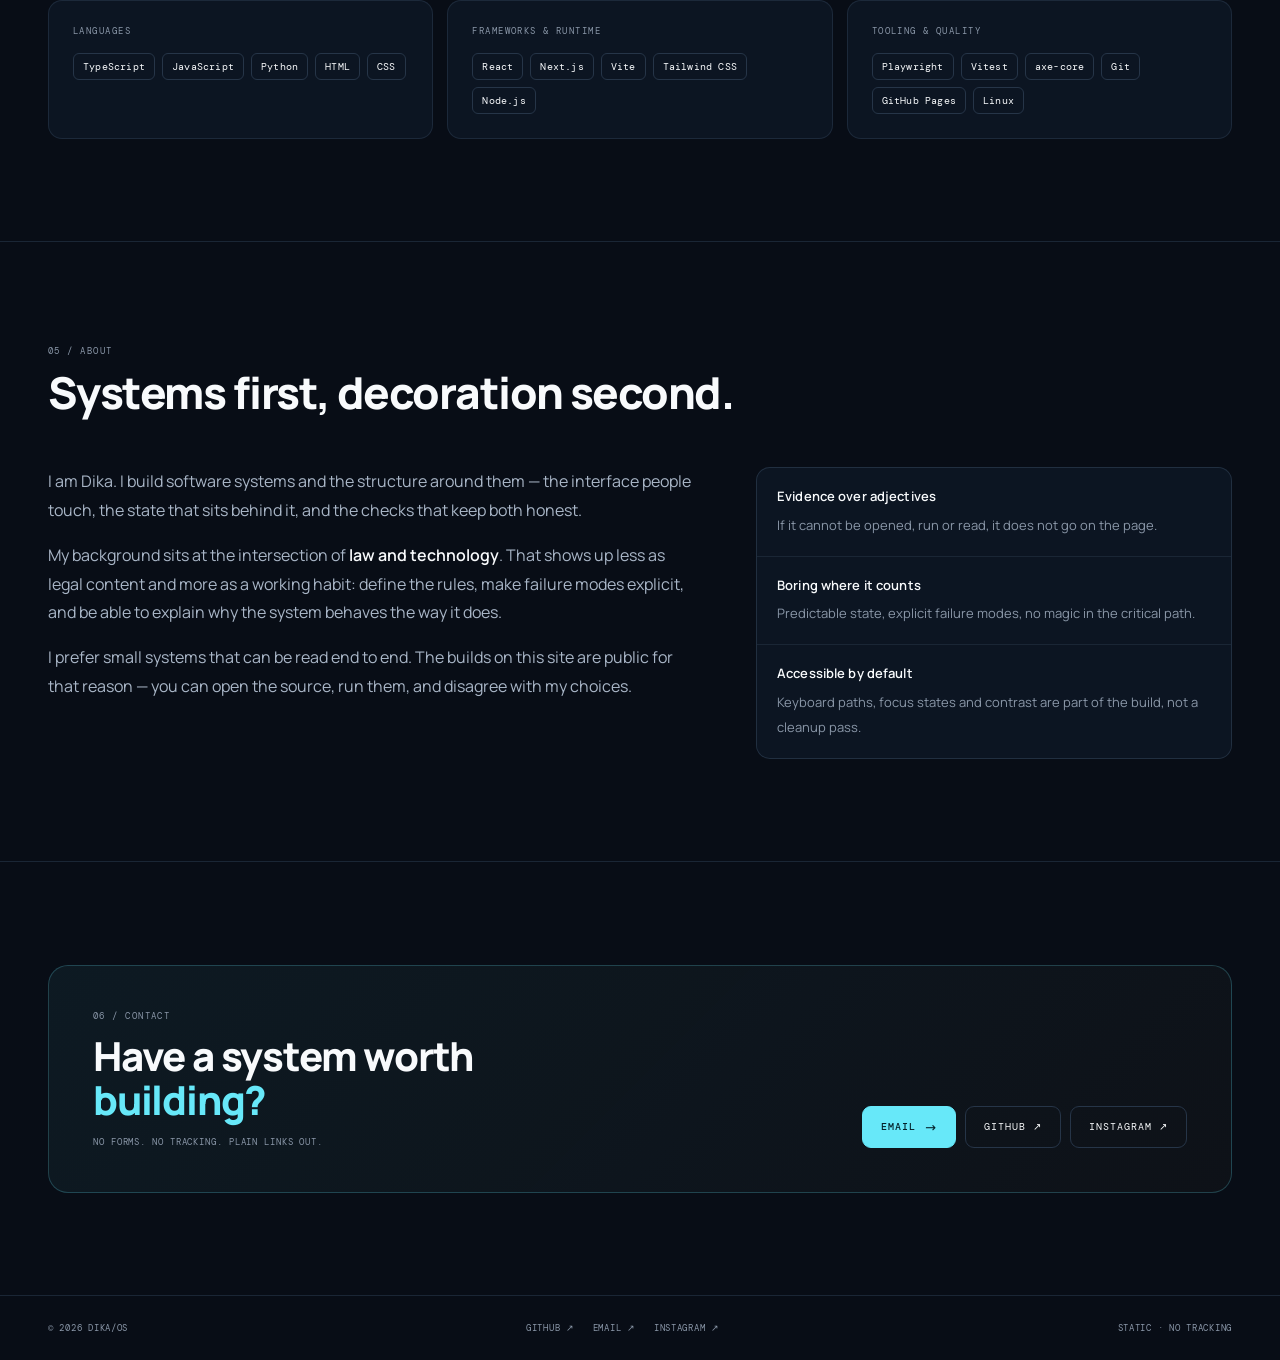
==== commit 692fc406: "feat: DIKA/OS v2.0 — verified project case studies, terminal, zero-dep build Rebuild the portfolio a" ====
--- a/index.html
+++ b/index.html
@@ -1,292 +1,361 @@
-<!doctype html>
+<!-- generated by build.mjs — edit src/ or content/projects.json, not this file -->
+<!DOCTYPE html>
 <html lang="en">
 <head>
-  <meta charset="utf-8">
-  <meta name="viewport" content="width=device-width,initial-scale=1,viewport-fit=cover">
-  <meta name="description" content="Dika — Technology × Law. Personal portfolio exploring code, law, systems, and digital experiences.">
-  <meta name="theme-color" content="#07090d">
-  <title>DIKA — Technology × Law</title>
-  <link rel="preconnect" href="https://fonts.googleapis.com">
-  <link rel="preconnect" href="https://fonts.gstatic.com" crossorigin>
-  <link href="https://fonts.googleapis.com/css2?family=DM+Mono:wght@400;500&family=Manrope:wght@400;500;600;700;800&display=swap" rel="stylesheet">
-  <link rel="stylesheet" href="css/style.css">
-  <link rel="stylesheet" href="css/nav.css">
+<meta charset="utf-8">
+<meta name="viewport" content="width=device-width,initial-scale=1,viewport-fit=cover">
+<title>DIKA/OS — I build systems, not just interfaces</title>
+<meta name="description" content="Dika — systems builder. Software engineering, static systems and quality engineering, with case studies that show public evidence for every claim.">
+<link rel="canonical" href="https://dikapersonal.my.id/">
+<meta name="theme-color" content="#080D16">
+<meta property="og:type" content="website">
+<meta property="og:site_name" content="DIKA/OS">
+<meta property="og:title" content="DIKA/OS — I build systems, not just interfaces">
+<meta property="og:description" content="Dika — systems builder. Software engineering, static systems and quality engineering, with case studies that show public evidence for every claim.">
+<meta property="og:url" content="https://dikapersonal.my.id/">
+<meta property="og:image" content="https://dikapersonal.my.id/assets/og.jpg">
+<meta property="og:image:width" content="1200">
+<meta property="og:image:height" content="630">
+<meta name="twitter:card" content="summary_large_image">
+<meta name="twitter:title" content="DIKA/OS — I build systems, not just interfaces">
+<meta name="twitter:description" content="Dika — systems builder. Software engineering, static systems and quality engineering, with case studies that show public evidence for every claim.">
+<meta name="twitter:image" content="https://dikapersonal.my.id/assets/og.jpg">
+<link rel="icon" href="/assets/favicon.svg" type="image/svg+xml">
+<link rel="preload" href="/assets/fonts/manrope-latin-variable.woff2" as="font" type="font/woff2" crossorigin>
+<link rel="stylesheet" href="/css/tokens.css">
+<link rel="stylesheet" href="/css/style.css">
+<link rel="stylesheet" href="/css/nav.css">
+<script>document.documentElement.classList.add("js");</script>
+
 </head>
 <body>
-  <div class="boot" id="boot" aria-hidden="true"><div class="boot-core"><div class="boot-brand">DIKA<span>/</span>OS</div><div class="boot-line"><span>INITIALIZING SYSTEM</span><b></b></div><div class="boot-line"><span>LAW MODULE</span><strong>READY</strong></div><div class="boot-line"><span>TECH MODULE</span><strong>READY</strong></div><div class="boot-line"><span>INTERFACE</span><strong>ONLINE</strong></div></div></div>
-
-  <div class="section-hud" aria-hidden="true"><span id="hudIndex">01</span><span class="hudDash"></span><span id="hudName">HOME</span></div>
-  <div class="scroll-progress" aria-hidden="true"></div>
-  <a class="skip" href="#main">Skip to content</a>
-  <div class="ambient" aria-hidden="true"></div>
-  <div class="grain" aria-hidden="true"></div>
-  <div class="pointer-light" aria-hidden="true"></div>
-
-  <header class="header">
-    <div class="container header-row">
-      <a class="brand" href="#home" aria-label="Dika home">
-        <span class="brand-mark">D</span>
-        <span class="brand-text"><b>DIKA</b><small>PERSONAL OS</small></span>
-      </a>
-
-      <nav class="nav" id="siteNav" aria-label="Primary navigation">
-        <a class="active" href="#home">HOME</a>
-        <a href="#about">ABOUT</a>
-        <a href="#lawtech">LAW × TECH</a>
-        <a href="#projects">PROJECTS</a>
-        <a href="#experiments">EXPERIMENTS</a>
-        <a href="#thoughts">THOUGHTS</a>
-        <a href="#contact">CONTACT</a>
-      </nav>
-      <button class="nav-toggle" id="navToggle" aria-label="Open menu" aria-expanded="false" aria-controls="siteNav"><span></span><span></span><span></span></button>
-    </div>
-  </header>
-
-  <aside class="rail" aria-label="Quick links">
-    <a class="rail-item active" href="#home" aria-label="Home">
-      <svg viewBox="0 0 24 24" aria-hidden="true"><path d="m4 10 8-6 8 6v9a1 1 0 0 1-1 1h-4v-6H9v6H5a1 1 0 0 1-1-1z"/></svg>
+<div class="page-glow" aria-hidden="true"></div>
+<a class="skip" href="#main">Skip to content</a>
+<header class="header">
+  <div class="container header-row">
+    <a class="brand" href="/">
+      <span class="brand-mark" aria-hidden="true">D</span>
+      <span class="brand-text"><b>DIKA/OS</b><small>SYSTEMS BUILDER</small></span>
     </a>
-    <a class="rail-item" href="#about" aria-label="About">
-      <svg viewBox="0 0 24 24" aria-hidden="true"><circle cx="12" cy="8" r="3"/><path d="M5 20c.7-3.2 3.1-5 7-5s6.3 1.8 7 5"/></svg>
-    </a>
-    <a class="rail-item" href="#projects" aria-label="Projects">
-      <svg viewBox="0 0 24 24" aria-hidden="true"><rect x="4" y="4" width="6" height="6" rx="1"/><rect x="14" y="4" width="6" height="6" rx="1"/><rect x="4" y="14" width="6" height="6" rx="1"/><rect x="14" y="14" width="6" height="6" rx="1"/></svg>
-    </a>
-    <a class="rail-item" href="#experiments" aria-label="Experiments">
-      <svg viewBox="0 0 24 24" aria-hidden="true"><path d="M9 3h6M10 3v6l-5 9a2 2 0 0 0 2 3h10a2 2 0 0 0 2-3l-5-9V3"/><path d="M8 15h8"/></svg>
-    </a>
-    <a class="rail-item" href="#thoughts" aria-label="Thoughts">
-      <svg viewBox="0 0 24 24" aria-hidden="true"><path d="M7 4h10v16H7zM10 8h4M10 12h4M10 16h3"/></svg>
-    </a>
-    <span class="rail-sep"></span>
-    <a class="rail-item" href="https://instagram.com/kwdkaa" target="_blank" rel="noopener noreferrer" aria-label="Instagram">
-      <svg viewBox="0 0 24 24" aria-hidden="true"><rect x="4" y="4" width="16" height="16" rx="4"/><circle cx="12" cy="12" r="3.5"/><circle cx="17" cy="7" r="1"/></svg>
-    </a>
-    <a class="rail-item" href="mailto:tautauajayang4@gmail.com" aria-label="Email">
-      <svg viewBox="0 0 24 24" aria-hidden="true"><rect x="3.5" y="5.5" width="17" height="13" rx="2"/><path d="m5 7 7 5 7-5"/></svg>
-    </a>
-  </aside>
-
-  <main id="main">
-    <section id="home" class="hero">
-      <div class="hero-sheen" aria-hidden="true"></div>
-      <div class="hero-grid-bg" aria-hidden="true"></div>
-      <div class="hero-particles" aria-hidden="true">
-        <i></i><i></i><i></i><i></i><i></i><i></i><i></i><i></i>
-      </div>
+    <nav class="nav" id="siteNav" aria-label="Primary navigation">
+        <a href="/" aria-current="page">HOME</a>
+        <a href="/projects/">PROJECTS</a>
+        <a href="/#stack">STACK</a>
+        <a href="/#about">ABOUT</a>
+        <a href="/#contact">CONTACT</a>
+    </nav>
+    <a class="btn ghost header-cta" href="/#terminal">TERMINAL <kbd>⌘K</kbd></a>
+    <button class="nav-toggle" id="navToggle" type="button" aria-label="Open menu" aria-expanded="false" aria-controls="siteNav">
+      <span></span><span></span><span></span>
+    </button>
+  </div>
+</header>
+<main id="main">
+    <section class="hero" id="home">
       <div class="container hero-layout">
-        <div class="hero-left reveal">
-          <div class="eyebrow"><span class="pulse"></span> LAW × TECHNOLOGY</div>
-          <h1 class="split-title"><span class="title-line">TECHNOLOGY</span><span class="title-line gold">× LAW</span></h1>
-          <p class="hero-sub">Exploring the intersection of law, technology, and systems to build a better digital society.</p>
-
-          <div class="terminal-line">
-            <span class="prompt">&gt;</span>
-            <code id="typed">const purpose = "Build, Learn, Contribute";</code>
-            <b aria-hidden="true"></b>
-          </div>
+        <div class="hero-copy reveal">
+          <p class="eyebrow"><span class="dot" aria-hidden="true"></span> SYSTEMS BUILDER · LAW × TECHNOLOGY</p>
+
+          <h1>
+            <span class="line">I build systems,</span>
+            <span class="line line--accent">not just interfaces.</span>
+          </h1>
+
+          <p class="hero-lede">
+            I build web systems and the engineering around them — interfaces, automation, and the tests
+            that keep them honest. My focus sits where technology meets law: systems that have to behave
+            predictably under real constraints.
+          </p>
 
           <div class="hero-actions">
-            <a class="btn primary magnetic" href="#projects">EXPLORE MY WORK <span>→</span></a>
-            <a class="btn secondary magnetic" href="#about">ABOUT ME <span>⌁</span></a>
-          </div>
-
-          <div class="meta">
-            <span><b>STATUS</b> ONLINE</span>
-            <span><b>MODE</b> EXPLORING</span>
-            <span><b>FOCUS</b> LAW / TECH / SYSTEMS</span>
-          </div>
-        </div>
-
-        <div class="hero-right reveal" data-tilt>
-          <div class="hero-art themis-mascot">
-            <div class="mascot-awaken" aria-hidden="true">
-              <span class="awakening-bolt bolt-a"></span>
-              <span class="awakening-bolt bolt-b"></span>
-              <span class="awakening-spark spark-a"></span>
-              <span class="awakening-spark spark-b"></span>
-              <span class="awakening-line awakening-line-top"></span>
-              <span class="awakening-line awakening-line-bottom"></span>
-              <b class="awakening-core"></b>
-            </div>
-            <div class="mascot-frame" aria-hidden="true">
-              <span class="frame-corner frame-tl"></span>
-              <span class="frame-corner frame-tr"></span>
-              <span class="frame-corner frame-bl"></span>
-              <span class="frame-corner frame-br"></span>
-              <span class="frame-scan"></span>
-              <span class="frame-label frame-label-top">MASCOT // THEmis-01</span>
-              <span class="frame-label frame-label-bottom">JUSTICE SYSTEM / ONLINE</span>
-            </div>
-            <div class="mascot-ring mascot-ring-a" aria-hidden="true"></div>
-            <div class="mascot-ring mascot-ring-b" aria-hidden="true"></div>
-            <div class="mascot-beam mascot-beam-a" aria-hidden="true"></div>
-            <div class="mascot-beam mascot-beam-b" aria-hidden="true"></div>
-            <img src="assets/themis-hero.webp" alt="Futuristic Lady Themis representing law and technology" width="1024" height="1536">
-            <div class="art-overlay"></div>
-            <div class="mascot-intro" aria-hidden="true">
-              <span class="mascot-kicker">SIGNATURE MASCOT</span>
-              <strong>THEMIS</strong>
-              <small>LAW × TECHNOLOGY</small>
-            </div>
-          </div>
-
-          <div class="quote floating">
-            <span>“</span>
-            <p>Justice is not<br>just about law,<br>it’s about impact<br>on human life.</p>
-            <small>— Dika</small>
-          </div>
-
-          <div class="status-card floating">
-            <header><span class="green"></span>SYSTEM STATUS</header>
-            <small>FOCUS MODE</small>
-            <strong>DEEP WORK</strong>
-            <div class="bar"><i></i></div>
-            <em>95%</em>
-          </div>
-
-          <div class="scroll-cue"><span>↓</span><small>SCROLL<br>DOWN</small></div>
-        </div>
-      </div>
-    </section>
-
-    <section id="about" class="dashboard">
-      <div class="container dashboard-main">
-        <article class="focus-card reveal" data-motion="left">
-          <div class="focus-icon">⚖</div><h2 class="scramble">LAW</h2><p>Understanding legal systems, rights, and justice in society.</p><a href="#lawtech">↗</a>
-        </article>
-        <article class="focus-card reveal" data-motion="left">
-          <div class="focus-icon code">&lt;/&gt;</div><h2 class="scramble">TECHNOLOGY</h2><p>Building digital solutions with code, design, and data.</p><a href="#projects">↗</a>
-        </article>
-        <article class="focus-card reveal" data-motion="right">
-          <div class="focus-icon">⌘</div><h2 class="scramble">SYSTEMS</h2><p>Exploring how laws, tech, and people interact as systems.</p><a href="#experiments">↗</a>
-        </article>
-        <article class="focus-card reveal" data-motion="right">
-          <div class="focus-icon">✧</div><h2 class="scramble">IMPACT</h2><p>Creating meaningful outcomes through ideas and innovation.</p><a href="#thoughts">↗</a>
-        </article>
-
-        <article id="experiments" class="build-card reveal">
-          <div class="terminal-head">
-            <span><b>›</b> CURRENTLY BUILDING</span>
-            <div class="leds"><i></i><i></i><i></i></div>
-          </div>
-          <div class="builds">
-            <div><small>01</small><strong>GUSTAVO Quant Terminal 1.0</strong><em class="active">ACTIVE</em></div>
-            <div><small>02</small><strong>Coconut ERP Dashboard</strong><em class="active">ACTIVE</em></div>
-            <div><small>03</small><strong>Plastic to Fuel Research</strong><em class="research">RESEARCH</em></div>
-            <div><small>04</small><strong>Law × Tech Knowledge Base</strong><em class="plan">PLANNING</em></div>
-            <div><small>05</small><strong>DedSec Personal OS</strong><em class="active">ACTIVE</em></div>
-            <div><small>06</small><strong>AI Tools &amp; Automation</strong><em class="research">RESEARCH</em></div>
-          </div>
-          <div class="terminal-foot">&gt; Building in public. Learning in private.<i></i></div>
-        </article>
-
-        <article class="about-visual reveal" aria-label="Identity panel">
-          <div class="about-visual-grid" aria-hidden="true"></div>
-          <div class="about-visual-orb" aria-hidden="true"></div>
-          <div class="about-visual-copy">
-            <span>IDENTITY / SYSTEMS</span>
-            <strong>Build. Secure. Automate.</strong>
-            <p>Law × technology × systems — with a practical bias toward things that actually work.</p>
-            <div class="about-signal">
-              <span>STATUS</span><b>STABLE</b>
-              <span>FOCUS</span><b>LAW / TECH</b>
-              <span>MODE</span><b>BUILD</b>
-            </div>
-          </div>
-        </article>
-
-        <section class="tool-shell reveal">
-          <div class="tools-area">
-            <div class="tools-title"><span class="pulse"></span> TOOLS &amp; TECHNOLOGIES</div>
-            <div class="tools">
-              <div class="tool"><b>Py</b><small>Python</small></div>
-              <div class="tool"><b>JS</b><small>JavaScript</small></div>
-              <div class="tool"><b>TS</b><small>TypeScript</small></div>
-              <div class="tool"><b>R</b><small>React</small></div>
-              <div class="tool"><b>N</b><small>Next.js</small></div>
-              <div class="tool"><b>≋</b><small>Tailwind</small></div>
-              <div class="tool"><b>n8</b><small>Node.js</small></div>
-              <div class="tool"><b>PG</b><small>PostgreSQL</small></div>
-              <div class="tool"><b>◫</b><small>Docker</small></div>
-              <div class="tool"><b>G</b><small>Git</small></div>
-              <div class="tool"><b>⌁</b><small>Linux</small></div>
-              <div class="tool"><b>St</b><small>Streamlit</small></div>
-            </div>
-          </div>
-          <aside class="focus-area">
-            <div>FOCUS AREAS</div>
-            <ul><li>AI &amp; Automation</li><li>Data &amp; Analytics</li><li>Web Development</li><li>Legal Tech</li></ul>
-          </aside>
-        </section>
-      </div>
-    </section>
-
-    <section id="lawtech" class="section">
-      <div class="container content-grid reveal">
-        <div class="section-id">02 / LAW × TECH</div>
-        <div><h2 class="split-title"><span class="title-line">Not two interests.</span><span class="title-line gold">One intersection.</span></h2><p>Technology changes what people can do. Law shapes what they should be allowed to do. I’m interested in the system between those two.</p></div>
-      </div>
-    </section>
-
-    <section id="projects" class="section">
-      <div class="container">
-        <div class="section-title reveal"><span>03 / PROJECTS · 03 SELECTED BUILDS</span><h2>Selected builds.</h2></div>
-        <div class="project-grid focus-group">
-          <article class="project reveal">
-            <div class="project-label">01 / QUANT · AI · WEB</div>
-            <div class="project-icon">Q</div>
-            <h3>GUSTAVO Quant Terminal</h3>
-            <p>Prediction, market data, analytics, and dashboard tooling assembled into an experimental terminal.</p>
-            <div class="project-meta"><span>MARKET DATA</span><span>PREDICTION</span><span>ANALYTICS</span></div>
-            <div class="tags"><i>Python</i><i>SQLite</i><i>Streamlit</i><i>AI</i></div>
+            <a class="btn primary" href="/projects/">VIEW PROJECTS <span class="arrow" aria-hidden="true">→</span></a>
+            <a class="btn" href="#terminal">OPEN TERMINAL</a>
+          </div>
+
+          <div class="hero-meta">
+            <div><span>PUBLISHED BUILDS</span><strong>03</strong></div>
+            <div><span>LATEST SHIP</span><a href="/projects/rizzy/"><strong>RIZZY — Live</strong></a></div>
+            <div><span>CORE STACK</span><strong>TS · REACT · NEXT</strong></div>
+          </div>
+        </div>
+
+        <div class="hero-art reveal" data-pointer-glow>
+          <img
+            src="/assets/themis-hero.webp"
+            srcset="/assets/themis-hero-640.webp 640w, /assets/themis-hero.webp 1024w"
+            sizes="(max-width: 1040px) 92vw, 42vw"
+            alt="Futuristic statue of Themis, blindfolded and holding the scales of justice, lit in gold."
+            width="1024"
+            height="1536"
+            fetchpriority="high"
+            decoding="async"
+          >
+          <div class="art-scrim" aria-hidden="true"></div>
+          <span class="frame-corner frame-tl" aria-hidden="true"></span>
+          <span class="frame-corner frame-tr" aria-hidden="true"></span>
+          <span class="frame-corner frame-bl" aria-hidden="true"></span>
+          <span class="frame-corner frame-br" aria-hidden="true"></span>
+          <span class="art-label art-label--tl">SIGNATURE / THEMIS-01</span>
+          <span class="art-label art-label--br">LAW × TECHNOLOGY</span>
+          <div class="art-caption">
+            <span>SYMBOL</span>
+            <strong>THEMIS</strong>
+          </div>
+        </div>
+      </div>
+    </section>
+
+    <section class="section" id="terminal">
+      <div class="container">
+        <div class="section-head reveal">
+          <span class="section-id">01 / TERMINAL</span>
+          <h2>Ask the system.</h2>
+          <p>
+            A read-only navigation layer over the same content on this page. Type <code>help</code> to see
+            the commands — or ignore it entirely and use the links, which always work.
+          </p>
+        </div>
+
+        <div class="console reveal" data-terminal>
+          <div class="console-bar">
+            <span class="console-title"><b aria-hidden="true">›</b> DIKA/OS — SHELL</span>
+            <span class="console-hint">read-only · no commands reach a server</span>
+          </div>
+
+          <div class="console-log" data-term-log role="log" aria-live="polite" aria-label="Terminal output"></div>
+
+          <form class="console-form" data-term-form autocomplete="off">
+            <label class="sr-only" for="term-input">Terminal command</label>
+            <span class="console-prompt" aria-hidden="true">dika@os:~$</span>
+            <input
+              class="console-input"
+              id="term-input"
+              data-term-input
+              type="text"
+              name="command"
+              placeholder="type a command"
+              autocomplete="off"
+              autocapitalize="off"
+              autocorrect="off"
+              spellcheck="false"
+            >
+            <button class="console-run" type="submit">RUN</button>
+          </form>
+        </div>
+      </div>
+    </section>
+
+    <section class="section" id="build">
+      <div class="container">
+        <div class="section-head reveal">
+          <span class="section-id">02 / WHAT I BUILD</span>
+          <h2>Three things I keep coming back to.</h2>
+          <p>
+            Not a list of everything I have touched — a list of the work the case studies actually show.
+          </p>
+        </div>
+
+        <div class="cap-grid">
+          <article class="cap-card reveal">
+            <span class="cap-index">01</span>
+            <h3>Product interfaces</h3>
+            <p>
+              React and TypeScript interfaces that survive motion, small screens and keyboard-only use.
+              State is explicit, so behaviour is predictable.
+            </p>
+            <div class="cap-tags"><span>React</span><span>TypeScript</span><span>Tailwind</span></div>
           </article>
-          <article class="project reveal">
-            <div class="project-label">02 / BUSINESS SYSTEM</div>
-            <div class="project-icon">C</div>
-            <h3>Coconut ERP</h3>
-            <p>Inventory, accounting, and reporting workflows designed for a small local operation.</p>
-            <div class="project-meta"><span>INVENTORY</span><span>FINANCE</span><span>REPORTING</span></div>
-            <div class="tags"><i>ERP</i><i>Automation</i><i>Dashboard</i></div>
+
+          <article class="cap-card reveal">
+            <span class="cap-index">02</span>
+            <h3>Static systems</h3>
+            <p>
+              Sites that ship as plain files: no runtime, no third-party requests unless they earn their
+              place, and a build you can read in one sitting.
+            </p>
+            <div class="cap-tags"><span>HTML</span><span>CSS</span><span>GitHub Pages</span></div>
           </article>
-          <article class="project reveal">
-            <div class="project-label">03 / AUTOMATION · BOT</div>
-            <div class="project-icon">V</div>
-            <h3>Venom WhatsApp Bot</h3>
-            <p>Automation tooling for WhatsApp workflows, messaging, integrations, and practical bot experiments.</p>
-            <div class="project-meta"><span>WORKFLOW</span><span>MESSAGING</span><span>INTEGRATIONS</span></div>
-            <div class="tags"><i>Node.js</i><i>Venom</i><i>Automation</i></div>
+
+          <article class="cap-card reveal">
+            <span class="cap-index">03</span>
+            <h3>Quality engineering</h3>
+            <p>
+              State machines, unit tests and automated accessibility checks — so behaviour is verified
+              rather than assumed.
+            </p>
+            <div class="cap-tags"><span>Vitest</span><span>Playwright</span><span>axe-core</span></div>
           </article>
         </div>
       </div>
     </section>
 
-    <section id="thoughts" class="section">
-      <div class="container">
-        <div class="section-title reveal"><span>04 / THOUGHTS</span><h2>Things I’m thinking about.</h2></div>
-        <div class="thoughts">
-          <article class="thought reveal"><span>LAW / TECH</span><h3>Who gets to decide what technology is allowed to do?</h3></article>
-          <article class="thought reveal"><span>SYSTEMS</span><h3>The interesting bug is often the assumption underneath.</h3></article>
-          <article class="thought reveal"><span>BUILDING</span><h3>Useful beats impressive.</h3></article>
-        </div>
-      </div>
-    </section>
-
-    <section id="contact" class="section contact">
-      <div class="container contact-card reveal">
-        <div><span>06 / CONNECT</span><h2>Let’s build something<br><b>worth understanding.</b></h2></div>
-        <div class="contact-actions">
-          <a class="btn primary magnetic" href="https://instagram.com/kwdkaa" target="_blank" rel="noopener noreferrer">INSTAGRAM ↗</a>
-          <a class="btn secondary magnetic" href="mailto:tautauajayang4@gmail.com">EMAIL ↗</a>
-        </div>
-      </div>
-    </section>
-  </main>
-
-  <footer class="footer">
-    <div class="container footer-row"><span>© <span id="year"></span> DIKA — TECHNOLOGY × LAW</span><span>BUILT WITH ♡ &amp; CODE</span></div>
-  </footer>
-
-  <script src="js/app.js" defer></script>
+    <section class="section" id="projects">
+      <div class="container">
+        <div class="section-head reveal">
+          <span class="section-id">03 / BUILDS</span>
+          <h2>Published work.</h2>
+          <p>
+            Every entry has a public link and readable source. Each case study states what is implemented,
+            what is deliberately missing, and how to check it for yourself.
+          </p>
+        </div>
+
+        <div class="project-grid">
+      <article class="project-card reveal">
+        <div class="project-top">
+          <span class="status-chip" data-status="live">Live</span>
+          <span class="project-index">01</span>
+        </div>
+        <h3><a href="/projects/rizzy/">RIZZY</a></h3>
+        <p>Brand site and simulated ordering flow for a Chicken Katsu and Es Kelapa concept.</p>
+        <div class="project-tags"><span class="tag">React 19</span><span class="tag">TypeScript</span><span class="tag">Vite 8</span></div>
+        <div class="project-foot"><span class="go">CASE STUDY</span><span class="go" aria-hidden="true">→</span></div>
+      </article>
+      <article class="project-card reveal">
+        <div class="project-top">
+          <span class="status-chip" data-status="live">Live</span>
+          <span class="project-index">02</span>
+        </div>
+        <h3><a href="/projects/kelapaku/">KelapaKu</a></h3>
+        <p>Single-page brand site explaining how coconuts become four product lines.</p>
+        <div class="project-tags"><span class="tag">Next.js 15</span><span class="tag">React 19</span><span class="tag">Tailwind CSS 4</span></div>
+        <div class="project-foot"><span class="go">CASE STUDY</span><span class="go" aria-hidden="true">→</span></div>
+      </article>
+      <article class="project-card reveal">
+        <div class="project-top">
+          <span class="status-chip" data-status="live">Live</span>
+          <span class="project-index">03</span>
+        </div>
+        <h3><a href="/projects/forsha-7/">FORSHA 7</a></h3>
+        <p>Class identity page for FORSHA 7, Bali Crystal College — one static file, no build step.</p>
+        <div class="project-tags"><span class="tag">HTML</span><span class="tag">CSS</span><span class="tag">Vanilla JavaScript</span></div>
+        <div class="project-foot"><span class="go">CASE STUDY</span><span class="go" aria-hidden="true">→</span></div>
+      </article>
+        </div>
+
+        <div class="cs-next">
+          <a class="btn" href="/projects/">ALL PROJECTS <span class="arrow" aria-hidden="true">→</span></a>
+        </div>
+      </div>
+    </section>
+
+    <section class="section" id="stack">
+      <div class="container">
+        <div class="section-head reveal">
+          <span class="section-id">04 / STACK</span>
+          <h2>Tools I actually use.</h2>
+          <p>
+            Only tools that appear in the published repositories. If it is not in the work, it is not on
+            this list.
+          </p>
+        </div>
+
+        <div class="stack-grid">
+    <div class="stack-group reveal">
+        <h3>Languages</h3>
+        <ul class="stack-list">
+          <li>TypeScript</li>
+          <li>JavaScript</li>
+          <li>Python</li>
+          <li>HTML</li>
+          <li>CSS</li>
+        </ul>
+      </div>
+    <div class="stack-group reveal">
+        <h3>Frameworks &amp; runtime</h3>
+        <ul class="stack-list">
+          <li>React</li>
+          <li>Next.js</li>
+          <li>Vite</li>
+          <li>Tailwind CSS</li>
+          <li>Node.js</li>
+        </ul>
+      </div>
+    <div class="stack-group reveal">
+        <h3>Tooling &amp; quality</h3>
+        <ul class="stack-list">
+          <li>Playwright</li>
+          <li>Vitest</li>
+          <li>axe-core</li>
+          <li>Git</li>
+          <li>GitHub Pages</li>
+          <li>Linux</li>
+        </ul>
+      </div>
+        </div>
+      </div>
+    </section>
+
+    <section class="section" id="about">
+      <div class="container">
+        <div class="section-head reveal">
+          <span class="section-id">05 / ABOUT</span>
+          <h2>Systems first, decoration second.</h2>
+        </div>
+
+        <div class="about-grid">
+          <div class="about-copy reveal">
+            <p>
+              I am Dika. I build software systems and the structure around them — the interface people
+              touch, the state that sits behind it, and the checks that keep both honest.
+            </p>
+            <p>
+              My background sits at the intersection of <strong>law and technology</strong>. That shows up
+              less as legal content and more as a working habit: define the rules, make failure modes
+              explicit, and be able to explain why the system behaves the way it does.
+            </p>
+            <p>
+              I prefer small systems that can be read end to end. The builds on this site are public for
+              that reason — you can open the source, run them, and disagree with my choices.
+            </p>
+          </div>
+
+          <ul class="principles reveal">
+            <li>
+              <b>Evidence over adjectives</b>
+              <span>If it cannot be opened, run or read, it does not go on the page.</span>
+            </li>
+            <li>
+              <b>Boring where it counts</b>
+              <span>Predictable state, explicit failure modes, no magic in the critical path.</span>
+            </li>
+            <li>
+              <b>Accessible by default</b>
+              <span>Keyboard paths, focus states and contrast are part of the build, not a cleanup pass.</span>
+            </li>
+          </ul>
+        </div>
+      </div>
+    </section>
+
+    <section class="section" id="contact">
+      <div class="container">
+        <div class="contact-card reveal">
+          <div>
+            <span class="section-id">06 / CONTACT</span>
+            <h2>Have a system worth <em>building?</em></h2>
+            <p class="contact-note">No forms. No tracking. Plain links out.</p>
+          </div>
+          <div class="contact-actions">
+            <a class="btn primary" href="mailto:tautauajayang4@gmail.com">EMAIL <span class="arrow" aria-hidden="true">→</span></a>
+            <a class="btn" href="https://github.com/forsha7class" target="_blank" rel="noopener noreferrer">GITHUB ↗</a>
+            <a class="btn" href="https://instagram.com/kwdkaa" target="_blank" rel="noopener noreferrer">INSTAGRAM ↗</a>
+          </div>
+        </div>
+      </div>
+    </section>
+
+<script type="application/json" id="term-data">{"projects":[{"slug":"rizzy","name":"RIZZY","tagline":"Brand site and simulated ordering flow for a Chicken Katsu and Es Kelapa concept.","status":"live"},{"slug":"kelapaku","name":"KelapaKu","tagline":"Single-page brand site explaining how coconuts become four product lines.","status":"live"},{"slug":"forsha-7","name":"FORSHA 7","tagline":"Class identity page for FORSHA 7, Bali Crystal College — one static file, no build step.","status":"live"}],"stack":[{"group":"Languages","items":["TypeScript","JavaScript","Python","HTML","CSS"]},{"group":"Frameworks & runtime","items":["React","Next.js","Vite","Tailwind CSS","Node.js"]},{"group":"Tooling & quality","items":["Playwright","Vitest","axe-core","Git","GitHub Pages","Linux"]}],"site":{"email":"tautauajayang4@gmail.com","github":"https://github.com/forsha7class","instagram":"https://instagram.com/kwdkaa"}}</script>
+
+</main>
+<footer class="footer">
+  <div class="container footer-row">
+    <span>© <span id="year">2026</span> DIKA/OS</span>
+    <span class="footer-links"><a href="https://github.com/forsha7class" target="_blank" rel="noopener noreferrer">GITHUB ↗</a><a href="mailto:tautauajayang4@gmail.com">EMAIL ↗</a><a href="https://instagram.com/kwdkaa" target="_blank" rel="noopener noreferrer">INSTAGRAM ↗</a></span>
+    <span>STATIC · NO TRACKING</span>
+  </div>
+</footer>
+<script src="/js/app.js" defer></script>
+<script src="/js/terminal.js" defer></script>
 </body>
 </html>
--- a/css/tokens.css
+++ b/css/tokens.css
@@ -0,0 +1,90 @@
+/* ============================================================
+   DIKA/OS — design tokens
+   Single source of truth for colour, type, spacing and motion.
+   ============================================================ */
+
+@font-face {
+  font-family: "Manrope";
+  src: url("../assets/fonts/manrope-latin-variable.woff2") format("woff2");
+  font-weight: 400 800;
+  font-style: normal;
+  font-display: swap;
+}
+
+@font-face {
+  font-family: "DM Mono";
+  src: url("../assets/fonts/dm-mono-400-latin.woff2") format("woff2");
+  font-weight: 400;
+  font-style: normal;
+  font-display: swap;
+}
+
+@font-face {
+  font-family: "DM Mono";
+  src: url("../assets/fonts/dm-mono-500-latin.woff2") format("woff2");
+  font-weight: 500;
+  font-style: normal;
+  font-display: swap;
+}
+
+:root {
+  /* surfaces */
+  --bg: #080d16;
+  --bg-deep: #050810;
+  --surface: #101a29;
+  --surface-2: #0c1522;
+  --surface-3: #131f31;
+
+  /* accents */
+  --accent: #67e8f9;
+  --accent-strong: #22d3ee;
+  --accent-dim: rgba(103, 232, 249, 0.12);
+  --law: #d9ad55;
+  --law-dim: rgba(217, 173, 85, 0.12);
+
+  /* text */
+  --text: #f8fafc;
+  --muted: #a9b6c7;
+  --dim: #8a97a8;
+
+  /* lines */
+  --border: #263548;
+  --border-soft: rgba(38, 53, 72, 0.65);
+  --line: var(--border-soft);
+
+  /* status */
+  --ok: #4ade80;
+  --warn: #fbbf24;
+  --info: #7dd3fc;
+  --idle: #94a3b8;
+
+  /* type */
+  --font-sans: "Manrope", system-ui, -apple-system, "Segoe UI", sans-serif;
+  --font-mono: "DM Mono", ui-monospace, "SF Mono", Menlo, monospace;
+
+  /* geometry */
+  --radius: 14px;
+  --radius-sm: 9px;
+  --radius-lg: 20px;
+  --max: 1240px;
+  --gutter: 48px;
+  --header-h: 72px;
+
+  /* motion */
+  --ease: cubic-bezier(0.22, 1, 0.36, 1);
+  --dur: 0.5s;
+  --shadow: 0 26px 70px rgba(0, 0, 0, 0.45);
+}
+
+@media (max-width: 900px) {
+  :root {
+    --gutter: 24px;
+    --header-h: 64px;
+  }
+}
+
+@media (max-width: 480px) {
+  :root {
+    --gutter: 18px;
+  }
+}
--- a/css/style.css
+++ b/css/style.css
@@ -1,1375 +1,1425 @@
-:root{
-  --bg:#07090d;--panel:#0f1219;--panel2:#12151d;--text:#f3f4f6;--muted:#8b939e;
-  --line:rgba(255,255,255,.09);--gold:#d9ad55;--gold2:#f3cf78;--green:#7ce293;--blue:#72a7ff;
-  --shadow:0 26px 80px rgba(0,0,0,.34);--ease:cubic-bezier(.22,1,.36,1)
-}
-*{box-sizing:border-box}html{scroll-behavior:smooth}body{margin:0;background:var(--bg);color:var(--text);font-family:Manrope,system-ui,sans-serif;line-height:1.55;overflow-x:hidden}
-body.motion-off *{animation:none!important;transition:none!important}
-a{color:inherit;text-decoration:none}button{font:inherit}.container{width:min(1320px,calc(100% - 96px));margin-inline:auto}
-.skip{position:fixed;left:-9999px;top:10px;z-index:1000;padding:9px;background:var(--text);color:var(--bg)}.skip:focus{left:10px}
-.ambient{position:fixed;inset:0;pointer-events:none;background:radial-gradient(620px circle at var(--mx,72%) var(--my,24%),rgba(217,173,85,.055),transparent 60%);z-index:-3}
-.grain{position:fixed;inset:0;pointer-events:none;z-index:100;opacity:.025;background-image:url("data:image/svg+xml,%3Csvg xmlns='http://www.w3.org/2000/svg' width='180' height='180'%3E%3Cfilter id='n'%3E%3CfeTurbulence type='fractalNoise' baseFrequency='.75' numOctaves='4' stitchTiles='stitch'/%3E%3C/filter%3E%3Crect width='100%25' height='100%25' filter='url(%23n)'/%3E%3C/svg%3E")}
-.pointer-light{position:fixed;left:0;top:0;width:260px;height:260px;border-radius:50%;pointer-events:none;background:radial-gradient(circle,rgba(217,173,85,.07),transparent 70%);transform:translate(-50%,-50%);z-index:2}
-.header{position:fixed;inset:0 0 auto;height:78px;z-index:50;background:rgba(7,9,13,.75);backdrop-filter:blur(18px);border-bottom:1px solid var(--line)}
-.header-row{height:100%;display:flex;align-items:center;justify-content:space-between;gap:24px}.brand{display:flex;align-items:center;gap:10px;min-width:205px}.brand-mark{width:42px;height:42px;display:grid;place-items:center;border:1px solid rgba(217,173,85,.55);border-radius:10px;color:var(--gold2);font:600 16px "DM Mono",monospace;box-shadow:inset 0 0 24px rgba(217,173,85,.05)}.brand-text b{display:block;font-size:12px;letter-spacing:.13em}.brand-text small{display:block;margin-top:2px;color:#7b838d;font:8px "DM Mono",monospace;letter-spacing:.11em}
-.nav{display:flex;align-items:center;gap:30px;font:9px "DM Mono",monospace;color:#aeb4bc}.nav a{position:relative;padding:31px 0 28px;white-space:nowrap}.nav a:hover,.nav a.active{color:var(--gold2)}.nav a.active:after{content:"";position:absolute;left:50%;bottom:16px;width:4px;height:4px;border-radius:50%;background:var(--gold);transform:translateX(-50%);box-shadow:0 0 12px rgba(217,173,85,.8)}
-.rail{position:fixed;left:20px;top:152px;z-index:40;width:56px;padding:9px 0;border:1px solid var(--line);border-radius:14px;background:rgba(14,16,22,.72);backdrop-filter:blur(14px);display:flex;flex-direction:column;align-items:center;gap:5px}.rail-item{width:38px;height:38px;display:grid;place-items:center;border-radius:10px;color:#737c87;transition:all .35s var(--ease)}.rail-item:hover,.rail-item.active{color:var(--gold2);background:rgba(217,173,85,.1);transform:translateX(2px)}.rail-item svg{width:16px;height:16px;stroke:currentColor;fill:none;stroke-width:1.4;stroke-linecap:round;stroke-linejoin:round}.rail-sep{width:26px;height:1px;background:var(--line);margin:7px 0}
-.hero{min-height:720px;padding:113px 0 68px;position:relative;overflow:hidden;border-bottom:1px solid var(--line)}.hero-sheen{position:absolute;inset:0;background:radial-gradient(circle at 71% 42%,rgba(217,173,85,.115),transparent 27%),linear-gradient(115deg,transparent 42%,rgba(255,255,255,.015),transparent 65%)}
-.hero-layout{display:grid;grid-template-columns:.98fr 1.02fr;gap:30px;align-items:center;position:relative;z-index:3}.hero-left{padding-left:95px}.eyebrow{display:inline-flex;align-items:center;gap:8px;padding:8px 11px;border:1px solid var(--line);border-radius:9px;color:#bbc1c8;font:9px "DM Mono",monospace;background:rgba(255,255,255,.015)}.pulse{width:6px;height:6px;border-radius:50%;display:inline-block;background:var(--gold);box-shadow:0 0 12px rgba(217,173,85,.75)}
-.hero h1{margin:26px 0 22px;font-size:clamp(64px,7.3vw,124px);line-height:.88;letter-spacing:-.075em;font-weight:800}.hero h1 span{color:var(--gold2);text-shadow:0 0 32px rgba(217,173,85,.11)}.hero-sub{max-width:515px;margin:0;color:#acb4bd;font-size:18px;line-height:1.55}
-.terminal-line{display:flex;align-items:center;gap:8px;width:max-content;max-width:100%;margin-top:22px;padding:9px 11px;border:1px solid var(--line);border-radius:8px;background:rgba(0,0,0,.18);color:#a0dba9;font:10px "DM Mono",monospace;overflow:hidden}.terminal-line code{white-space:nowrap;overflow:hidden;text-overflow:ellipsis}.terminal-line .prompt{color:var(--gold)}.terminal-line b{flex:0 0 6px;width:6px;height:11px;background:#a0dba9;animation:blink 1s steps(1) infinite}@keyframes blink{50%{opacity:0}}
-.hero-actions{display:flex;gap:10px;flex-wrap:wrap;margin:23px 0}.btn{display:inline-flex;align-items:center;justify-content:center;gap:10px;min-height:44px;padding:12px 16px;border:1px solid var(--line);border-radius:9px;font:9px "DM Mono",monospace;transition:transform .45s var(--ease),box-shadow .35s ease,border-color .25s ease}.btn.primary{background:linear-gradient(#dfb45e,#b98228);border-color:#d2a247;color:#17120b;box-shadow:0 12px 30px rgba(217,173,85,.14)}.btn.secondary{background:rgba(255,255,255,.02)}.btn.primary:hover{box-shadow:0 17px 42px rgba(217,173,85,.22)}.btn.secondary:hover{border-color:rgba(217,173,85,.4)}
-.meta{display:flex;gap:15px;flex-wrap:wrap;color:#656e78;font:8px "DM Mono",monospace}.meta b{color:#adb4bc;font-weight:500}
-.hero-right{position:relative;min-height:500px;perspective:1100px}.hero-art{position:absolute;inset:0;border:1px solid var(--line);border-radius:22px;overflow:hidden;box-shadow:var(--shadow);background:#07090d}.hero-art img{width:100%;height:100%;object-fit:cover;object-position:50% 34%;filter:brightness(.86) contrast(1.07) saturate(.9)}.art-overlay{position:absolute;inset:0;background:linear-gradient(90deg,rgba(7,9,13,.54),transparent 33%,transparent 74%,rgba(7,9,13,.16)),linear-gradient(0deg,rgba(7,9,13,.22),transparent 38%)}
-.floating{position:absolute;z-index:4;border:1px solid var(--line);border-radius:11px;background:rgba(11,13,18,.74);backdrop-filter:blur(12px);box-shadow:0 16px 40px rgba(0,0,0,.22)}.quote{right:16px;top:46px;width:130px;padding:14px}.quote>span{font-size:20px;color:var(--gold)}.quote p{margin:8px 0;color:#e4e7eb;font-size:10px;line-height:1.5}.quote small{font:8px "DM Mono",monospace;color:#858d97}
-.status-card{right:15px;bottom:67px;width:138px;padding:13px}.status-card header{display:flex;gap:6px;align-items:center;font:8px "DM Mono",monospace;color:#bac0c8;margin-bottom:13px}.green{width:6px;height:6px;border-radius:50%;background:var(--green);box-shadow:0 0 10px rgba(124,226,148,.65)}.status-card>small{display:block;color:#656e77;font:7px "DM Mono",monospace}.status-card>strong{display:block;font:10px "DM Mono",monospace;margin-top:4px}.bar{height:3px;background:#242932;border-radius:3px;margin:10px 0 4px;overflow:hidden}.bar i{display:block;width:95%;height:100%;background:var(--green)}.status-card em{font:8px "DM Mono",monospace;color:var(--green);font-style:normal}.scroll-cue{position:absolute;right:-4px;bottom:16px;display:flex;align-items:center;flex-direction:column;gap:6px;color:#727b85;font:8px "DM Mono",monospace;text-align:center}.scroll-cue span{display:grid;place-items:center;width:27px;height:27px;border:1px solid #8c939b;border-radius:50%;font-size:13px}
-.dashboard{padding:24px 0}.dashboard-main{display:grid;grid-template-columns:repeat(4,1fr) 2.35fr;gap:11px}.focus-card{position:relative;min-height:244px;padding:21px;border-radius:14px;border:1px solid var(--line);background:linear-gradient(150deg,#11141a,#0d1016);overflow:hidden;transition:transform .45s var(--ease),border-color .25s ease,box-shadow .35s ease}.focus-card:after{content:"";position:absolute;right:-35%;bottom:-55%;width:170px;height:170px;background:radial-gradient(circle,rgba(217,173,85,.13),transparent 67%);pointer-events:none}.focus-card:hover{transform:translateY(-5px);border-color:rgba(217,173,85,.3);box-shadow:0 20px 60px rgba(0,0,0,.22)}.focus-icon{color:var(--gold2);font-size:27px;margin-bottom:31px}.focus-icon.code{font:600 24px "DM Mono",monospace}.focus-card h2{margin:0 0 12px;font-size:13px}.focus-card p{margin:0;color:#818995;font-size:11px;line-height:1.7;max-width:185px}.focus-card>a{position:absolute;right:15px;bottom:14px;width:30px;height:30px;border:1px solid rgba(217,173,85,.48);border-radius:50%;display:grid;place-items:center;color:var(--gold2)}
-.build-card{border:1px solid var(--line);border-radius:14px;background:#090b10;overflow:hidden;box-shadow:0 16px 55px rgba(0,0,0,.22)}.terminal-head{display:flex;align-items:center;justify-content:space-between;padding:14px 16px;border-bottom:1px solid var(--line);font:9px "DM Mono",monospace;color:#d2d6db}.terminal-head b{color:var(--gold)}.leds{display:flex;gap:4px}.leds i{width:7px;height:7px;border-radius:50%;background:#f06e68}.leds i:nth-child(2){background:#e6b350}.leds i:nth-child(3){background:#73ca87}.builds>div{display:grid;grid-template-columns:31px 1fr auto;align-items:center;gap:7px;padding:8px 16px;border-bottom:1px solid rgba(255,255,255,.045);font:8px "DM Mono",monospace}.builds small{color:#4f5963}.builds strong{font-weight:500;color:#bac1c9}.builds em{font-style:normal;font-size:7px;padding:4px 6px;border-radius:4px;background:rgba(124,226,148,.06);color:var(--green)}.builds em.research{color:var(--blue);background:rgba(114,167,255,.08)}.builds em.plan{color:var(--gold2);background:rgba(217,173,85,.08)}.terminal-foot{padding:12px 16px;color:#8f98a2;font:8px "DM Mono",monospace}.terminal-foot i{display:inline-block;width:6px;height:10px;background:#a0dba9;margin-left:3px;vertical-align:middle;animation:blink 1s steps(1) infinite}
-.tool-shell{grid-column:1/-1;margin-top:1px;display:grid;grid-template-columns:1fr 255px;border:1px solid var(--line);border-radius:14px;overflow:hidden;background:#0c0f14}.tools-area{padding:15px}.tools-title{font:8px "DM Mono",monospace;color:#b7bdc5}.tools-title .pulse{margin-right:7px}.tools{display:grid;grid-template-columns:repeat(12,1fr);gap:7px;margin-top:12px}.tool{height:67px;border:1px solid rgba(255,255,255,.05);border-radius:8px;background:#11141a;display:grid;place-items:center;align-content:center;gap:4px;transition:transform .35s var(--ease),border-color .2s ease}.tool:hover{transform:translateY(-3px);border-color:rgba(217,173,85,.3)}.tool b{font:600 14px "DM Mono",monospace;color:#e3e7eb}.tool:nth-child(1) b{color:#6a9fff}.tool:nth-child(2) b{color:#f3d348}.tool:nth-child(3) b{color:#5da7ff}.tool small{font:7px "DM Mono",monospace;color:#717a84}.focus-area{padding:15px;border-left:1px solid var(--line);background:rgba(217,173,85,.025)}.focus-area>div{font:8px "DM Mono",monospace;color:#b7bdc5}.focus-area ul{list-style:none;padding:0;margin:13px 0 0;display:grid;gap:8px;color:#9da5ae;font-size:9px}.focus-area li:before{content:"◇";color:var(--gold);margin-right:8px}
-.section{padding:104px 0;border-top:1px solid var(--line)}.content-grid{display:grid;grid-template-columns:.36fr 1fr;gap:50px}.section-id,.section-title>span{font:9px "DM Mono",monospace;color:#737c86;letter-spacing:.11em}.content-grid h2{margin:0;font-size:clamp(42px,6vw,78px);line-height:.98;letter-spacing:-.06em}.content-grid h2 span{color:var(--gold2)}.content-grid p{max-width:620px;color:#979fa8;font-size:16px;line-height:1.7;margin-top:22px}.section-title{margin-bottom:34px}.section-title h2{margin:8px 0 0;font-size:clamp(36px,5vw,62px);letter-spacing:-.05em}.project-grid,.thoughts{display:grid;grid-template-columns:repeat(3,minmax(0,1fr));gap:12px}.project,.thought{min-height:310px;padding:23px;border:1px solid var(--line);border-radius:14px;background:#0f1218;display:flex;flex-direction:column;transition:transform .45s var(--ease),border-color .25s ease,box-shadow .35s ease}.project:hover,.thought:hover{transform:translateY(-7px);border-color:rgba(217,173,85,.28);box-shadow:0 22px 65px rgba(0,0,0,.24)}.project>span,.thought>span{font:8px "DM Mono",monospace;color:#747d87}.project h3{font-size:25px;line-height:1.08;letter-spacing:-.03em;margin:48px 0 10px}.project p{color:#838c97;font-size:11px}.tags{display:flex;gap:5px;flex-wrap:wrap;margin-top:auto}.tags i{font-style:normal;border:1px solid var(--line);border-radius:5px;padding:5px 6px;color:#8f98a2;font:7px "DM Mono",monospace}.thought h3{font-size:25px;line-height:1.1;letter-spacing:-.03em;margin:45px 0 0}.contact{padding-bottom:145px}.contact-card{display:flex;align-items:flex-end;justify-content:space-between;gap:24px;padding:32px;border:1px solid rgba(217,173,85,.22);border-radius:14px;background:linear-gradient(130deg,rgba(217,173,85,.055),rgba(255,255,255,.01))}.contact-card>div>span{font:8px "DM Mono",monospace;color:#777f89}.contact-card h2{margin:14px 0 0;font-size:clamp(38px,5vw,66px);line-height:.98;letter-spacing:-.05em}.contact-card h2 b{color:var(--gold2)}.contact-actions{display:flex;gap:9px;flex-wrap:wrap}.footer{padding:19px 0;border-top:1px solid var(--line);color:#606975;font:8px "DM Mono",monospace}.footer-row{display:flex;justify-content:space-between}
-.reveal{opacity:0;transform:translateY(22px);transition:opacity .8s var(--ease) calc(var(--reveal-delay,0ms)),transform .8s var(--ease) calc(var(--reveal-delay,0ms)),filter .8s var(--ease) calc(var(--reveal-delay,0ms))}.reveal.is-visible{opacity:1;transform:none;filter:none}
-.reveal[data-motion="left"]:not(.is-visible){transform:translateX(-28px)}
-.reveal[data-motion="right"]:not(.is-visible){transform:translateX(28px)}
-.reveal[data-motion="blur"]:not(.is-visible){transform:translateY(12px);filter:blur(10px)}
-.scramble.scrambling::after{content:"▊";margin-left:3px;color:var(--gold);animation:blink 1s steps(1) infinite}
-@media(max-width:1200px){.nav{gap:17px}.dashboard-main{grid-template-columns:repeat(4,1fr)}.build-card{grid-column:span 2}.tools{grid-template-columns:repeat(6,1fr)}.tool-shell{grid-column:1/-1}}
-@media(max-width:980px){
-  .container{width:calc(100% - 52px)}
-  .nav{display:none}
-  .open{display:block}
-  .hero-layout{grid-template-columns:1fr}
-  .hero-left{padding-left:72px}
-  .hero-right{min-height:560px}
-  .dashboard-main{grid-template-columns:repeat(2,1fr)}
-  .build-card{grid-column:1/-1}
-  .tool-shell{grid-column:1/-1}
-  .focus-area{border-left:0;border-top:1px solid var(--line)}
-  .content-grid{grid-template-columns:1fr;gap:18px}
-  .project-grid,.thoughts{grid-template-columns:1fr}
-}
-@media(max-width:640px){
-  .container{width:calc(100% - 28px)}
-  .header{height:70px}
-  .header-row{height:70px}
-  .brand{min-width:0}
-  .brand-mark{width:38px;height:38px}
-  .rail{left:9px;right:9px;bottom:calc(8px + env(safe-area-inset-bottom));top:auto;width:auto;padding:7px 8px;flex-direction:row;justify-content:space-between;border-radius:14px}
-  .rail-sep{display:none}
-  .rail-item{width:32px;height:32px}
-  .hero{padding:94px 0 50px}
-  .hero-layout{gap:28px}
-  .hero-left{padding-left:0}
-  .eyebrow{font-size:8px}
-  .hero h1{font-size:56px;line-height:.9;margin-top:20px}
-  .hero-sub{font-size:15px;line-height:1.55}
-  .terminal-line{width:100%;font-size:9px}
-  .hero-actions{display:grid;grid-template-columns:1fr;gap:8px}
-  .btn{width:100%;min-height:46px}
-  .meta{display:grid;grid-template-columns:repeat(2,minmax(0,1fr));gap:8px;font-size:7px}
-  .meta span:last-child{grid-column:1/-1}
-  .hero-right{min-height:475px}
-  .hero-art{position:absolute;inset:0 0 auto;height:475px;aspect-ratio:3/5;border-radius:19px}
-  .hero-art img{object-fit:cover;object-position:50% 24%}
-  .quote{right:10px;top:14px;width:min(126px,36vw);padding:11px}
-  .quote p{font-size:9px}
-  .status-card{right:10px;bottom:42px;width:min(132px,38vw);padding:11px}
-  .scroll-cue{display:none}
-  .dashboard{padding:17px 0}
-  .dashboard-main{grid-template-columns:1fr;gap:10px}
-  .focus-card{min-height:205px}
-  .build-card{grid-column:auto}
-  .builds>div{grid-template-columns:26px 1fr;gap:6px;padding:9px 13px}
-  .builds em{grid-column:2;justify-self:start}
-  .tool-shell{grid-column:auto;grid-template-columns:1fr}
-  .tools{grid-template-columns:repeat(4,1fr);gap:6px}
-  .tool{height:58px}
-  .tool b{font-size:12px}
-  .tool small{font-size:6px}
-  .content-grid h2{font-size:43px}
-  .content-grid p{font-size:15px}
-  .section{padding:82px 0}
-  .section-title h2{font-size:42px}
-  .project,.thought{min-height:240px}
-  .project h3{margin-top:30px;font-size:24px}
-  .thought h3{margin-top:30px;font-size:24px}
-  .contact-card{flex-direction:column;align-items:flex-start;padding:24px;margin-bottom:calc(72px + env(safe-area-inset-bottom))}
-  .contact-card h2{font-size:40px}
-  .contact-actions{width:100%;display:grid;grid-template-columns:1fr}
-  .footer-row{flex-direction:column;gap:7px}
-  .pointer-light{display:none}
-}
-@media(max-width:380px){
-  .hero h1{font-size:50px}
-  .hero-right{min-height:470px}
-  .hero-art{height:470px}
-  .quote{width:112px}
-  .status-card{width:118px}
-  .tools{grid-template-columns:repeat(3,1fr)}
-}
-@media(max-width:640px){
-  .reveal[data-motion="left"],.reveal[data-motion="right"]{transform:translateY(18px)}
-  .reveal[data-motion="blur"]{transform:translateY(10px);filter:none}
-}
-@media(prefers-reduced-motion:reduce){
-  html{scroll-behavior:auto}
-  .reveal{opacity:1;transform:none;transition:none}
-  .focus-card,.project,.thought,.tool,.btn{transition:none}
-  .terminal-line b,.terminal-foot i{animation:none}
-}
-
-body.menu-open{overflow:hidden}
-body.motion-off .reveal{opacity:1!important;transform:none!important}
-body.motion-off .pointer-light{display:none}
-
-/* Stability pass */
-html{overscroll-behavior-x:none}
-body.menu-open{overscroll-behavior:none;touch-action:none}
-
-/* Consolidated interaction polish */
-.focus-card.focus-card:before{content:"";position:absolute;inset:1px;border-radius:13px;background:linear-gradient(115deg,transparent 35%,rgba(217,173,85,.06),transparent 65%);transform:translateX(-120%);transition:transform .7s var(--ease);pointer-events:none;z-index:1}
-.focus-card:hover:before{transform:translateX(120%)}
-.project:before,.thought:before{content:"";position:absolute;inset:0;background:linear-gradient(110deg,transparent 35%,rgba(217,173,85,.05),transparent 65%);transform:translateX(-115%);transition:transform .8s var(--ease);pointer-events:none}
-.project,.thought{position:relative;overflow:hidden}
-.project:hover:before,.thought:hover:before{transform:translateX(115%)}
-.build-card{position:relative}
-.build-card:after{content:"";position:absolute;left:0;right:0;top:0;height:35%;background:linear-gradient(180deg,rgba(217,173,85,.05),transparent);pointer-events:none;animation:buildScan 10s linear infinite}
-.builds>div{transition:background .25s ease,transform .35s var(--ease)}
-.builds>div:hover{background:rgba(217,173,85,.035);transform:translateX(3px)}
-.tool{position:relative;overflow:hidden}
-.tool:after{content:"";position:absolute;inset:-120% 35%;background:linear-gradient(105deg,transparent,rgba(255,255,255,.08),transparent);transform:rotate(12deg) translateX(-180%);transition:transform .7s var(--ease);pointer-events:none}
-.tool:hover:after{transform:rotate(12deg) translateX(280%)}
-@keyframes buildScan{0%{transform:translateY(-40%);opacity:0}20%{opacity:.7}100%{transform:translateY(180%);opacity:0}}
-
-/* V4 cinematic visual system */
-.hero-grid-bg{
-  position:absolute;inset:0;pointer-events:none;opacity:.32;
+/* ============================================================
+   DIKA/OS — core styles
+   Palette and type tokens live in css/tokens.css
+   ============================================================ */
+
+*,
+*::before,
+*::after {
+  box-sizing: border-box;
+}
+
+html {
+  scroll-behavior: smooth;
+  scroll-padding-top: calc(var(--header-h) + 24px);
+  -webkit-text-size-adjust: 100%;
+}
+
+body {
+  margin: 0;
+  background: var(--bg);
+  color: var(--text);
+  font-family: var(--font-sans);
+  font-size: 16px;
+  line-height: 1.6;
+  overflow-x: clip;
+  -webkit-font-smoothing: antialiased;
+}
+
+img {
+  max-width: 100%;
+  height: auto;
+  display: block;
+}
+
+a {
+  color: inherit;
+  text-decoration: none;
+}
+
+button,
+input {
+  font: inherit;
+  color: inherit;
+}
+
+h1,
+h2,
+h3,
+h4,
+p,
+ul,
+ol,
+figure {
+  margin: 0;
+}
+
+ul,
+ol {
+  padding: 0;
+}
+
+::selection {
+  background: var(--accent);
+  color: var(--bg-deep);
+}
+
+:focus-visible {
+  outline: 2px solid var(--accent);
+  outline-offset: 3px;
+  border-radius: 4px;
+}
+
+/* ---------- layout ---------- */
+
+.container {
+  width: min(var(--max), calc(100% - (var(--gutter) * 2)));
+  margin-inline: auto;
+}
+
+.sr-only {
+  position: absolute;
+  width: 1px;
+  height: 1px;
+  padding: 0;
+  margin: -1px;
+  overflow: hidden;
+  clip: rect(0 0 0 0);
+  white-space: nowrap;
+  border: 0;
+}
+
+.skip {
+  position: fixed;
+  left: 12px;
+  top: 12px;
+  z-index: 200;
+  padding: 10px 16px;
+  border-radius: var(--radius-sm);
+  background: var(--accent);
+  color: var(--bg-deep);
+  font: 500 12px var(--font-mono);
+  transform: translateY(-160%);
+  transition: transform 0.2s var(--ease);
+}
+
+.skip:focus {
+  transform: none;
+}
+
+/* ---------- ambient background ---------- */
+
+.page-glow {
+  position: fixed;
+  inset: 0;
+  z-index: 0;
+  pointer-events: none;
   background:
-    linear-gradient(rgba(217,173,85,.035) 1px,transparent 1px),
-    linear-gradient(90deg,rgba(217,173,85,.035) 1px,transparent 1px);
-  background-size:72px 72px;
-  mask-image:linear-gradient(to bottom,rgba(0,0,0,.9),transparent 92%);
-  animation:gridDrift 24s linear infinite;
-}
-.hero-grid-bg:after{
-  content:"";position:absolute;inset:0;
-  background:radial-gradient(circle at 70% 45%,rgba(217,173,85,.10),transparent 24%);
-  animation:heroBreath 7s ease-in-out infinite;
-}
-.hero-particles{position:absolute;inset:0;pointer-events:none;z-index:2;overflow:hidden}
-.hero-particles i{
-  position:absolute;width:3px;height:3px;border-radius:50%;
-  background:var(--gold2);box-shadow:0 0 15px rgba(243,207,120,.7);
-  opacity:.0;animation:particleFloat 8s linear infinite;
-}
-.hero-particles i:nth-child(1){left:11%;top:28%;animation-delay:-1s}
-.hero-particles i:nth-child(2){left:24%;top:68%;animation-delay:-5s}
-.hero-particles i:nth-child(3){left:42%;top:21%;animation-delay:-3s}
-.hero-particles i:nth-child(4){left:56%;top:76%;animation-delay:-7s}
-.hero-particles i:nth-child(5){left:67%;top:26%;animation-delay:-2s}
-.hero-particles i:nth-child(6){left:79%;top:62%;animation-delay:-6s}
-.hero-particles i:nth-child(7){left:87%;top:34%;animation-delay:-4s}
-.hero-particles i:nth-child(8){left:95%;top:72%;animation-delay:-8s}
-.hero-art:before{
-  content:"";position:absolute;inset:-20% 20%;
-  background:linear-gradient(90deg,transparent,rgba(243,207,120,.09),transparent);
-  transform:translateX(-130%) skewX(-18deg);
-  animation:lightSweep 9s ease-in-out infinite;
-  z-index:2;pointer-events:none;
-}
-.hero-art:after{
-  content:"";position:absolute;left:0;right:0;top:-15%;
-  height:1px;background:rgba(243,207,120,.18);
-  box-shadow:0 0 18px rgba(243,207,120,.14);
-  animation:scanLine 7s linear infinite;z-index:3;pointer-events:none;
-}
-.status-card{animation:statusFloat 5.5s ease-in-out infinite}
-.quote{animation:quoteFloat 6.5s ease-in-out infinite}
-.scroll-cue span{animation:scrollNudge 2.4s ease-in-out infinite}
-.focus-card,.project,.thought,.tool{will-change:transform}
-.about-visual{padding:0}
-.about-visual-copy{align-self:center;padding:20px 12px 20px 4px}
-.about-visual-copy span{display:block;color:#737d87;font:8px "DM Mono",monospace;letter-spacing:.16em}
-.about-visual-copy strong{display:block;max-width:500px;margin-top:10px;font-size:clamp(26px,4vw,48px);line-height:1.04;letter-spacing:-.045em}
-.contact-card{position:relative;overflow:hidden}
-.contact-card>div:first-child,.contact-actions{position:relative;z-index:2}
-.contact-card:after{
-  content:"";position:absolute;inset:auto -20% -55% auto;width:560px;height:220px;
-  background:radial-gradient(circle,rgba(217,173,85,.08),transparent 68%);pointer-events:none
-}
-@keyframes gridDrift{from{transform:translate3d(0,0,0)}to{transform:translate3d(72px,72px,0)}}
-@keyframes heroBreath{0%,100%{opacity:.45;transform:scale(.96)}50%{opacity:.9;transform:scale(1.05)}}
-@keyframes lightSweep{0%,32%{transform:translateX(-140%) skewX(-18deg);opacity:0}42%{opacity:1}60%,100%{transform:translateX(140%) skewX(-18deg);opacity:0}}
-@keyframes scanLine{0%{top:-8%}100%{top:108%}}
-@keyframes particleFloat{
-  0%{transform:translate3d(0,20px,0) scale(.6);opacity:0}
-  15%{opacity:.7}70%{opacity:.15}
-  100%{transform:translate3d(28px,-100px,0) scale(1.2);opacity:0}
-}
-
-.reveal{transition-delay:var(--delay,0ms)}
-@media(max-width:980px){
-  .about-visual{grid-template-columns:1fr}
-}
-@media(max-width:640px){
-  .hero-grid-bg{background-size:46px 46px;opacity:.22}
-  .hero-particles i{width:2px;height:2px}
-  .about-visual{padding:11px}
-}
-
-/* V6 stability + image fit */
-.hero-art.hero-art img{object-position:58% 35%;}
-.project-grid{align-items:stretch}
-.project{min-width:0}
-.contact-actions{position:relative;z-index:3}
-.contact-card>div:first-child{position:relative;z-index:3}
-@media(max-width:980px){
-  .hero-art img{object-position:58% 31%}
-}
-@media(max-width:640px){
-  .hero-art img{object-position:57% 25%}
-.contact-card{min-height:340px}
-  .project-grid{grid-template-columns:1fr}
-}
-
-/* V8 menu + image stabilization */
-body.menu-open{overflow:hidden;position:fixed;width:100%;overscroll-behavior:none;touch-action:none}
-body.menu-open .header{z-index:70}
-
-/* V9 IMAGE CLEANUP: only Themis remains as a raster image. */
-.about-visual{
-  position:relative;
-  min-height:280px;
-  padding:30px;
-  overflow:hidden;
-  border:1px solid var(--line);
-  border-radius:18px;
+    radial-gradient(760px circle at 78% 8%, rgba(103, 232, 249, 0.07), transparent 62%),
+    radial-gradient(620px circle at 12% 32%, rgba(217, 173, 85, 0.05), transparent 60%),
+    linear-gradient(180deg, var(--bg) 0%, var(--bg-deep) 100%);
+}
+
+.page-glow::after {
+  content: "";
+  position: absolute;
+  inset: 0;
+  opacity: 0.5;
+  background-image:
+    linear-gradient(rgba(38, 53, 72, 0.55) 1px, transparent 1px),
+    linear-gradient(90deg, rgba(38, 53, 72, 0.55) 1px, transparent 1px);
+  background-size: 96px 96px;
+  mask-image: radial-gradient(circle at 50% 12%, #000 0%, transparent 72%);
+  -webkit-mask-image: radial-gradient(circle at 50% 12%, #000 0%, transparent 72%);
+}
+
+main,
+.footer {
+  position: relative;
+  z-index: 1;
+}
+
+/* ---------- header ---------- */
+
+.header {
+  position: fixed;
+  inset: 0 0 auto;
+  z-index: 90;
+  height: var(--header-h);
+  background: rgba(8, 13, 22, 0.82);
+  backdrop-filter: blur(16px);
+  -webkit-backdrop-filter: blur(16px);
+  border-bottom: 1px solid var(--border-soft);
+}
+
+.header-row {
+  height: 100%;
+  display: flex;
+  align-items: center;
+  justify-content: space-between;
+  gap: 24px;
+}
+
+.brand {
+  display: flex;
+  align-items: center;
+  gap: 11px;
+  flex: 0 0 auto;
+}
+
+.brand-mark {
+  width: 38px;
+  height: 38px;
+  display: grid;
+  place-items: center;
+  border: 1px solid var(--border);
+  border-radius: 10px;
+  background: linear-gradient(150deg, var(--surface-3), var(--surface-2));
+  color: var(--accent);
+  font: 500 15px var(--font-mono);
+  letter-spacing: 0.04em;
+}
+
+.brand-text b {
+  display: block;
+  font-size: 12px;
+  font-weight: 700;
+  letter-spacing: 0.14em;
+}
+
+.brand-text small {
+  display: block;
+  margin-top: 1px;
+  color: var(--dim);
+  font: 400 8px var(--font-mono);
+  letter-spacing: 0.12em;
+}
+
+.nav {
+  display: flex;
+  align-items: center;
+  gap: 26px;
+  font: 400 10px var(--font-mono);
+  letter-spacing: 0.1em;
+  color: var(--muted);
+}
+
+.nav a {
+  position: relative;
+  padding: 6px 0;
+  transition: color 0.2s ease;
+}
+
+.nav a:hover {
+  color: var(--text);
+}
+
+.nav a[aria-current="page"] {
+  color: var(--accent);
+}
+
+.nav a[aria-current="page"]::after {
+  content: "";
+  position: absolute;
+  left: 0;
+  right: 0;
+  bottom: -2px;
+  height: 1px;
+  background: var(--accent);
+}
+
+.header-cta {
+  flex: 0 0 auto;
+}
+
+.header-cta kbd {
+  font: 400 9px var(--font-mono);
+  color: var(--dim);
+  border: 1px solid var(--border);
+  border-radius: 4px;
+  padding: 1px 4px;
+  margin-left: 2px;
+}
+
+/* ---------- buttons ---------- */
+
+.btn {
+  display: inline-flex;
+  align-items: center;
+  justify-content: center;
+  gap: 9px;
+  min-height: 42px;
+  padding: 11px 18px;
+  border: 1px solid var(--border);
+  border-radius: var(--radius-sm);
+  background: transparent;
+  color: var(--text);
+  font: 400 10px var(--font-mono);
+  letter-spacing: 0.1em;
+  cursor: pointer;
+  transition: border-color 0.25s ease, background 0.25s ease, color 0.25s ease,
+    transform 0.25s var(--ease);
+}
+
+.btn:hover {
+  border-color: var(--accent);
+  color: var(--accent);
+  transform: translateY(-1px);
+}
+
+.btn.primary {
+  background: var(--accent);
+  border-color: var(--accent);
+  color: #04212a;
+  font-weight: 500;
+}
+
+.btn.primary:hover {
+  background: #8df0fb;
+  border-color: #8df0fb;
+  color: #04212a;
+}
+
+.btn.ghost {
+  border-color: transparent;
+  color: var(--muted);
+}
+
+.btn.ghost:hover {
+  border-color: var(--border);
+  color: var(--accent);
+}
+
+.btn .arrow {
+  font-family: var(--font-sans);
+  font-size: 13px;
+}
+
+/* ---------- hero ---------- */
+
+.hero {
+  position: relative;
+  padding: calc(var(--header-h) + 76px) 0 64px;
+  border-bottom: 1px solid var(--border-soft);
+}
+
+.hero-layout {
+  display: grid;
+  grid-template-columns: minmax(0, 1.06fr) minmax(0, 0.94fr);
+  gap: clamp(32px, 5vw, 72px);
+  align-items: center;
+}
+
+.eyebrow {
+  display: inline-flex;
+  align-items: center;
+  gap: 9px;
+  padding: 7px 11px;
+  border: 1px solid var(--border);
+  border-radius: 999px;
+  background: rgba(103, 232, 249, 0.04);
+  color: var(--muted);
+  font: 400 9px var(--font-mono);
+  letter-spacing: 0.14em;
+  text-transform: uppercase;
+}
+
+.eyebrow .dot {
+  width: 6px;
+  height: 6px;
+  border-radius: 50%;
+  background: var(--accent);
+  box-shadow: 0 0 10px rgba(103, 232, 249, 0.8);
+}
+
+.hero h1 {
+  margin: 22px 0 0;
+  font-size: clamp(40px, 5.6vw, 82px);
+  line-height: 0.98;
+  letter-spacing: -0.045em;
+  font-weight: 800;
+  text-wrap: balance;
+}
+
+.hero h1 .line {
+  display: block;
+}
+
+.hero h1 .line--accent {
+  color: var(--accent);
+}
+
+.hero-lede {
+  max-width: 46ch;
+  margin-top: 22px;
+  color: var(--muted);
+  font-size: clamp(15px, 1.15vw, 18px);
+  line-height: 1.7;
+}
+
+.hero-actions {
+  display: flex;
+  flex-wrap: wrap;
+  gap: 10px;
+  margin-top: 28px;
+}
+
+.hero-meta {
+  display: grid;
+  grid-template-columns: repeat(3, minmax(0, auto));
+  justify-content: start;
+  gap: 28px;
+  margin-top: 40px;
+  padding-top: 22px;
+  border-top: 1px solid var(--border-soft);
+}
+
+.hero-meta div {
+  display: grid;
+  gap: 4px;
+}
+
+.hero-meta span {
+  color: var(--dim);
+  font: 400 8px var(--font-mono);
+  letter-spacing: 0.14em;
+}
+
+.hero-meta strong {
+  font: 500 12px var(--font-mono);
+  letter-spacing: 0.04em;
+  text-transform: uppercase;
+  color: var(--text);
+}
+
+.hero-meta a:hover strong {
+  color: var(--accent);
+}
+
+/* hero artwork */
+
+.hero-art {
+  position: relative;
+  border: 1px solid var(--border);
+  border-radius: var(--radius-lg);
+  overflow: hidden;
+  background: var(--bg-deep);
+  box-shadow: var(--shadow);
+  aspect-ratio: 4 / 5;
+}
+
+.hero-art img {
+  width: 100%;
+  height: 100%;
+  object-fit: cover;
+  object-position: 50% 28%;
+  filter: brightness(0.9) contrast(1.05) saturate(0.96);
+}
+
+.art-scrim {
+  position: absolute;
+  inset: 0;
   background:
-    radial-gradient(circle at 76% 30%, rgba(217,173,85,.10), transparent 34%),
-    linear-gradient(145deg, rgba(255,255,255,.025), rgba(255,255,255,.008));
-}
-.about-visual-grid{
-  position:absolute;
-  inset:0;
-  opacity:.22;
-  background-image:
-    linear-gradient(rgba(217,173,85,.06) 1px, transparent 1px),
-    linear-gradient(90deg, rgba(217,173,85,.06) 1px, transparent 1px);
-  background-size:34px 34px;
-  mask-image:linear-gradient(90deg, transparent, #000 18%, #000 82%, transparent);
-  animation:panelGridDrift 18s linear infinite;
-}
-.about-visual-orb{
-  position:absolute;
-  width:230px;height:230px;right:8%;top:8%;
-  border-radius:50%;
-  border:1px solid rgba(217,173,85,.22);
-  box-shadow:
-    0 0 0 18px rgba(217,173,85,.025),
-    0 0 0 38px rgba(217,173,85,.018),
-    inset 0 0 70px rgba(217,173,85,.04);
-  animation:orbBreathe 7s ease-in-out infinite;
-}
-.about-visual-orb::before,
-.about-visual-orb::after{
-  content:"";
-  position:absolute;
-  inset:18%;
-  border:1px dashed rgba(217,173,85,.20);
-  border-radius:50%;
-}
-.about-visual-orb::after{inset:42%;background:radial-gradient(circle,var(--gold2),transparent 64%);border:0;box-shadow:0 0 24px rgba(217,173,85,.3)}
-.about-visual-copy{position:relative;z-index:2;max-width:460px}
-.about-visual-copy>span{display:block;color:#7e8791;font:9px "DM Mono",monospace;letter-spacing:.18em}
-.about-visual-copy strong{display:block;margin:12px 0;font-size:30px;letter-spacing:-.04em}
-.about-visual-copy p{max-width:470px;color:var(--muted);font-size:12px;line-height:1.7}
-.about-signal,.about-signal span,.about-signal b{font:8px "DM Mono",monospace}
-.about-signal{display:grid;grid-template-columns:auto 1fr;gap:8px 18px;margin-top:18px;padding-top:16px;border-top:1px solid var(--line)}
-.about-signal span{color:#656e78}.about-signal b{color:var(--gold2);font-weight:500}
-.project{position:relative;overflow:hidden}
-.project-label{font:8px "DM Mono",monospace;color:#7a838c;letter-spacing:.1em}
-.project-icon{
-  width:48px;height:48px;margin:28px 0 18px;
-  display:grid;place-items:center;
-  border-radius:13px;
-  color:var(--gold2);
-  border:1px solid rgba(217,173,85,.35);
-  background:radial-gradient(circle, rgba(217,173,85,.13), rgba(217,173,85,.02));
-  font:600 16px "DM Mono",monospace;
-  box-shadow:inset 0 0 24px rgba(217,173,85,.04);
-}
-.project-meta{display:flex;flex-wrap:wrap;gap:7px;margin:15px 0;color:#69737d;font:7px "DM Mono",monospace}
-.project-meta span{padding:5px 6px;border:1px solid var(--line);border-radius:5px}
-.project::after{
-  content:"";
-  position:absolute;left:-30%;top:0;width:34%;height:100%;
-  transform:skewX(-18deg);
-  background:linear-gradient(90deg,transparent,rgba(255,255,255,.045),transparent);
-  animation:projectSweep 9s linear infinite;
-  pointer-events:none;
-}
-@keyframes projectSweep{0%{left:-36%}55%,100%{left:125%}}
-@keyframes panelGridDrift{0%{transform:translate3d(0,0,0)}50%{transform:translate3d(17px,-11px,0)}100%{transform:translate3d(0,0,0)}}
-@keyframes orbBreathe{0%,100%{transform:scale(1);opacity:.72}50%{transform:scale(1.04);opacity:1}}
-@media(max-width:980px){
-  .about-visual{min-height:245px}
-  .about-visual-orb{width:180px;height:180px;right:6%;top:16%}
-}
-@media(max-width:640px){
-  .about-visual{min-height:290px;padding:22px}
-  .about-visual-orb{width:150px;height:150px;right:-12px;top:18px}
-  .about-visual-copy strong{font-size:25px}
-  .about-visual-copy p{font-size:11px;max-width:260px}
-  .project-icon{width:44px;height:44px;margin:22px 0 15px}
-}
-@media(prefers-reduced-motion:reduce){
-  .about-visual-grid,.about-visual-orb,.project::after{animation:none}
-}
-
-/* V10 button stability */
-.btn{touch-action:manipulation;-webkit-tap-highlight-color:transparent}
-.btn:active{transform:scale(.98)}
-@media(max-width:640px){
-  .btn{min-height:48px}
-}
-
-/* V12: authoritative mobile menu state */
-body.menu-open{
-  position:fixed !important;
-  left:0 !important;
-  right:0 !important;
-  width:100% !important;
-  overflow:hidden !important;
-  overscroll-behavior:none !important;
-  touch-action:none !important;
-}
-body.menu-open {touch-action:auto !important}
-
-/* V13 cinematic motion layer */
-:root{
-  --motion-fast:260ms;
-  --motion-med:650ms;
-  --motion-slow:1100ms;
-}
-
-.hero{
-  isolation:isolate;
-}
-.hero::before{
-  content:"";
-  position:absolute;
-  inset:12% 8% auto 12%;
-  height:1px;
-  background:linear-gradient(90deg,transparent,rgba(217,173,85,.32),transparent);
-  opacity:.55;
-  pointer-events:none;
-  animation:heroScan 7s ease-in-out infinite;
-}
-.hero::after{
-  content:"";
-  position:absolute;
-  inset:auto 5% 8% auto;
-  width:18rem;
-  height:18rem;
-  border:1px solid rgba(217,173,85,.08);
-  border-radius:50%;
-  box-shadow:0 0 0 24px rgba(217,173,85,.018),0 0 0 48px rgba(217,173,85,.012);
-  pointer-events:none;
-  animation:heroOrbit 14s linear infinite;
-  z-index:0;
-}
-
-.hero-sheen{
-  animation:sheenDrift 10s ease-in-out infinite alternate;
-}
-.hero-left,
-.hero-right{
-  will-change:transform;
-}
-
-.eyebrow{
-  animation:eyebrowPulse 4.5s ease-in-out infinite;
-}
-.pulse{
-  animation:pulseDot 2s ease-in-out infinite;
-}
-.scroll-cue span{
-  animation:scrollNudge 2.2s ease-in-out infinite;
-}
-.status-card{
-  animation:statusFloat 5s ease-in-out infinite;
-}
-.quote{
-  animation:quoteFloat 6.5s ease-in-out infinite;
-}
-.build-card{
-  position:relative;
-}
-.build-card::before{
-  content:"";
-  position:absolute;
-  inset:0;
-  background:linear-gradient(120deg,transparent 20%,rgba(217,173,85,.045) 45%,transparent 70%);
-  transform:translateX(-120%);
-  animation:terminalSweep 8s ease-in-out infinite;
-  pointer-events:none;
-}
-.project,
-.focus-card,
-.tool{
-  will-change:transform;
-}
-.project::after,
-.focus-card::after{
-  transition:opacity var(--motion-med) var(--ease);
-}
-.project:hover::after{
-  opacity:.85;
-}
-.tool{
-  position:relative;
-  overflow:hidden;
-}
-.tool::after{
-  content:"";
-  position:absolute;
-  top:-40%;
-  left:-60%;
-  width:40%;
-  height:180%;
-  transform:rotate(18deg);
-  background:linear-gradient(90deg,transparent,rgba(255,255,255,.055),transparent);
-  animation:toolSweep 7s linear infinite;
-}
- b{
-  transition:color var(--motion-fast) ease, text-shadow var(--motion-fast) ease;
-}
-
-@keyframes heroScan{
-  0%,100%{transform:translateX(-14%);opacity:.18}
-  50%{transform:translateX(14%);opacity:.6}
-}
-@keyframes heroOrbit{
-  from{transform:rotate(0deg) translateX(0)}
-  to{transform:rotate(360deg) translateX(0)}
-}
-@keyframes sheenDrift{
-  from{transform:translate3d(-1%,0,0) scale(1)}
-  to{transform:translate3d(1.2%,1%,0) scale(1.025)}
-}
-@keyframes eyebrowPulse{
-  0%,100%{box-shadow:0 0 0 rgba(217,173,85,0)}
-  50%{box-shadow:0 0 22px rgba(217,173,85,.06)}
-}
-@keyframes pulseDot{
-  0%,100%{transform:scale(1);opacity:.82}
-  50%{transform:scale(1.45);opacity:1}
-}
-@keyframes scrollNudge{
-  0%,100%{transform:translateY(0)}
-  50%{transform:translateY(5px)}
-}
-@keyframes statusFloat{
-  0%,100%{transform:translateY(0)}
-  50%{transform:translateY(-6px)}
-}
-@keyframes quoteFloat{
-  0%,100%{transform:translateY(0) rotate(0deg)}
-  50%{transform:translateY(-5px) rotate(.3deg)}
-}
-@keyframes terminalSweep{
-  0%,18%{transform:translateX(-120%)}
-  46%,100%{transform:translateX(120%)}
-}
-@keyframes toolSweep{
-  0%,60%{left:-60%}
-  100%{left:130%}
-}
-
-@media (max-width:640px){
-  .hero::before{inset:10% 4% auto 5%}
-  .hero::after{width:11rem;height:11rem;right:-3rem;bottom:8%}
-  .status-card,.quote{will-change:transform}
-}
-@media(prefers-reduced-motion:reduce){
-  .hero::before,
-  .hero::after,
-  .hero-sheen,
-  .eyebrow,
-  .pulse,
-  .scroll-cue span,
-  .status-card,
-  .quote,
-  .build-card::before,
-  .tool::after{
-    animation:none !important;
-  }
-}
-
-.hero-right{transform:translateY(var(--parallax-y,0));}
-.scroll-progress{
-  position:fixed;
-  top:0;
-  left:0;
-  width:100%;
-  height:2px;
-  z-index:200;
-  background:linear-gradient(90deg,var(--gold),var(--gold2));
-  transform-origin:left center;
-  transform:scaleX(0);
-  box-shadow:0 0 10px rgba(217,173,85,.34);
-  pointer-events:none;
-}
-
-/* V14 motion layer: richer interaction, bounded for mobile performance */
-html{
-  scroll-padding-top:88px;
-}
-.section,
-.dashboard{
-  contain:layout paint;
-}
-.hero-right{--parallax-y:0px;--tilt-x:0deg;--tilt-y:0deg;transform:perspective(1200px) translate3d(0,var(--parallax-y),0) rotateX(var(--tilt-x)) rotateY(var(--tilt-y));}
-.reveal{
-  transition:
-    opacity 800ms var(--ease),
-    transform 800ms var(--ease),
-    filter 800ms var(--ease);
-  filter:blur(0);
-}
-.reveal:not(.is-visible){
-  filter:blur(3px);
-}
-.reveal.is-visible{
-  filter:blur(0);
-}
-.reveal:nth-child(2){transition-delay:70ms}
-.reveal:nth-child(3){transition-delay:120ms}
-.reveal:nth-child(4){transition-delay:170ms}
-
-.hero-left .hero-sub{
-  animation:ledeRise 1.1s var(--ease) both;
-}
-.hero-actions .btn{
-  position:relative;
-  overflow:hidden;
-}
-.hero-actions .btn::after{
-  content:"";
-  position:absolute;
-  inset:-30% auto -30% -35%;
-  width:28%;
-  transform:skewX(-18deg);
-  background:linear-gradient(90deg,transparent,rgba(255,255,255,.18),transparent);
-  animation:buttonSheen 6.5s ease-in-out infinite;
-  pointer-events:none;
-}
-.eyebrow::after{
-  content:"";
-  position:absolute;
-  inset:0;
-  border-radius:inherit;
-  box-shadow:inset 0 0 0 1px rgba(217,173,85,.0);
-  animation:eyebrowRing 5s ease-in-out infinite;
-  pointer-events:none;
-}
-.eyebrow{
-  position:relative;
-}
-.hero-art{
-  will-change:transform;
-}
-.hero-art::after{
-  content:"";
-  position:absolute;
-  inset:0;
-  background:
-    linear-gradient(110deg,transparent 0 38%,rgba(255,255,255,.035) 48%,transparent 58%),
-    radial-gradient(circle at 62% 42%,rgba(217,173,85,.07),transparent 28%);
-  background-size:220% 100%,100% 100%;
-  animation:heroGlint 9s linear infinite;
-  pointer-events:none;
-  mix-blend-mode:screen;
-}
-.quote,
-.status-card{
-  will-change:transform;
-}
-.quote::before,
-.status-card::before{
-  content:"";
-  position:absolute;
-  inset:0;
-  border-radius:inherit;
-  border:1px solid rgba(217,173,85,.08);
-  opacity:0;
-  animation:panelPulse 5.5s ease-in-out infinite;
-  pointer-events:none;
-}
-.focus-card,
-.project{
-  transition:
-    transform 520ms var(--ease),
-    border-color 280ms ease,
-    box-shadow 520ms var(--ease),
-    background 420ms ease;
-}
-.focus-card:hover,
-.project:hover{
-  box-shadow:
-    0 22px 70px rgba(0,0,0,.28),
-    0 0 0 1px rgba(217,173,85,.04);
-}
-.focus-card:hover .focus-icon,
-.project:hover .project-icon{
-  transform:translateY(-2px) rotate(-2deg);
-  text-shadow:0 0 18px rgba(217,173,85,.22);
-}
-.focus-icon,
-.project-icon{
-  transition:transform 520ms var(--ease), text-shadow 520ms ease;
-}
-.project-meta span{
-  transition:
-    transform 320ms var(--ease),
-    border-color 260ms ease,
-    color 260ms ease;
-}
-.project:hover .project-meta span{
-  transform:translateY(-2px);
-  border-color:rgba(217,173,85,.22);
-  color:#aab2bb;
-}
-.builds>div{
-  transition:background 260ms ease,padding-left 320ms var(--ease);
-}
-.builds>div:hover{
-  background:rgba(217,173,85,.035);
-  padding-left:21px;
-}
-.terminal-head .leds i{
-  animation:ledBlink 3.2s ease-in-out infinite;
-}
-.terminal-head .leds i:nth-child(2){animation-delay:.45s}
-.terminal-head .leds i:nth-child(3){animation-delay:.9s}
-.tool{
-  transition:
-    transform 420ms var(--ease),
-    border-color 280ms ease,
-    box-shadow 420ms ease;
-}
-.tool:hover{
-  transform:translateY(-5px) scale(1.02);
-  box-shadow:0 12px 30px rgba(0,0,0,.22);
-}
-.contact-card{
-  position:relative;
-  overflow:hidden;
-}
-.contact-card::before{
-  content:"";
-  position:absolute;
-  inset:-2px;
-  background:conic-gradient(
-    from 0deg,
-    transparent 0deg,
-    rgba(217,173,85,.16) 38deg,
-    transparent 72deg,
-    transparent 220deg,
-    rgba(217,173,85,.1) 250deg,
-    transparent 290deg
-  );
-  mask:linear-gradient(#000 0 0) content-box,linear-gradient(#000 0 0);
-  mask-composite:exclude;
-  padding:1px;
-  border-radius:inherit;
-  animation:borderSpin 10s linear infinite;
-  pointer-events:none;
-}
-.scroll-progress{
-  transition:transform 90ms linear;
-}
-@keyframes ledeRise{
-  from{opacity:0;transform:translateY(10px)}
-  to{opacity:1;transform:translateY(0)}
-}
-@keyframes buttonSheen{
-  0%,65%{left:-38%}
-  100%{left:135%}
-}
-@keyframes eyebrowRing{
-  0%,100%{box-shadow:inset 0 0 0 1px rgba(217,173,85,0)}
-  50%{box-shadow:inset 0 0 0 1px rgba(217,173,85,.2)}
-}
-@keyframes heroGlint{
-  0%{background-position:-150% 0,0 0}
-  100%{background-position:150% 0,0 0}
-}
-@keyframes panelPulse{
-  0%,100%{opacity:0;transform:scale(.985)}
-  45%{opacity:1;transform:scale(1)}
-}
-@keyframes ledBlink{
-  0%,100%{opacity:.55}
-  50%{opacity:1}
-}
-@keyframes borderSpin{
-  from{transform:rotate(0deg)}
-  to{transform:rotate(360deg)}
-}
-@media(max-width:640px){
-  .reveal{
-    transition-duration:650ms;
-  }
-  .hero-art::after{
-    animation-duration:12s;
-  }
-  .hero-actions .btn::after{
-    animation-duration:8s;
-  }
-  .contact-card::before{
-    animation-duration:14s;
-  }
-}
-@media(prefers-reduced-motion:reduce){
-  .reveal,
-  .hero-left .hero-sub,
-  .hero-actions .btn::after,
-  .eyebrow::after,
-  .hero-art::after,
-  .quote,
-  .status-card,
-  .quote::before,
-  .status-card::before,
-  .terminal-head .leds i,
-  .contact-card::before{
-    animation:none !important;
-    transition:none !important;
-    filter:none !important;
-  }
-}
-
-.focus-card,.project,.tool,.contact-card{
-  background-image:
-    radial-gradient(circle at var(--px,50%) var(--py,50%),rgba(217,173,85,.05),transparent 34%);
-}
-
-/* V15 performance/stability cleanup */
-.hero-right,.hero-art,.status-card,.quote,.focus-card,.project,.tool{
-  transform-style:preserve-3d;
-}
-@media(max-width:640px){
-  .hero-right{transform:translate3d(0,var(--parallax-y),0)}
-  .hero-art::after{mix-blend-mode:normal;opacity:.8}
-  .pointer-light{display:none}
-}
-
-/* V16 smooth motion layer */
-:root{--motion-smooth:cubic-bezier(.16,1,.3,1)}
-.hero-right{
-  --parallax-y:0px;
-  --tilt-x:0deg;
-  --tilt-y:0deg;
-  transform:perspective(1200px) translate3d(0,var(--parallax-y),0) rotateX(var(--tilt-x)) rotateY(var(--tilt-y));
-  will-change:transform;
-  transition:transform 900ms var(--motion-smooth);
-}
-.magnetic{
-  will-change:transform;
-  backface-visibility:hidden;
-  transition:transform 420ms var(--motion-smooth),box-shadow 420ms var(--motion-smooth),border-color 260ms ease;
-}
-.focus-card,.project,.tool,.contact-card{
-  will-change:transform;
-  background-image:radial-gradient(circle at var(--px,50%) var(--py,50%),rgba(217,173,85,.05),transparent 34%);
-}
-@media(max-width:640px){
-  .nav{display:none}
-  .hero-right{transition:transform 1s var(--motion-smooth)}
-  .pointer-light{display:none}
-}
-
-.boot{position:fixed;inset:0;z-index:500;display:grid;place-items:center;background:#07090d;color:var(--text);transition:opacity 700ms var(--ease),visibility 700ms var(--ease)}
-.boot.is-done{opacity:0;visibility:hidden;pointer-events:none}
-.boot-core{width:min(420px,calc(100% - 48px));padding:24px;border:1px solid rgba(217,173,85,.18);border-radius:16px;background:linear-gradient(145deg,rgba(255,255,255,.02),rgba(255,255,255,.008));box-shadow:0 24px 80px rgba(0,0,0,.32)}
-.boot-brand{color:var(--gold2);font:600 18px "DM Mono",monospace;letter-spacing:.08em;margin-bottom:22px}.boot-brand span{opacity:.4}
-.boot-line{display:flex;justify-content:space-between;align-items:center;gap:16px;padding:9px 0;border-top:1px solid rgba(255,255,255,.05);color:#77818b;font:8px "DM Mono",monospace}.boot-line:first-of-type{border-top:0}.boot-line strong{color:var(--green);font-weight:500}.boot-line b{width:7px;height:7px;border-radius:50%;background:var(--gold2);animation:bootPulse 1s ease-in-out infinite}.boot-line:nth-child(2){animation:bootRow .55s .2s both}.boot-line:nth-child(3){animation:bootRow .55s .38s both}.boot-line:nth-child(4){animation:bootRow .55s .56s both}
-.section-hud{position:fixed;right:20px;bottom:20px;z-index:25;display:flex;align-items:center;gap:8px;padding:7px 10px;border:1px solid var(--line);border-radius:8px;background:rgba(11,13,18,.66);backdrop-filter:blur(10px);color:#6f7882;font:8px "DM Mono",monospace;letter-spacing:.08em}.section-hud #hudIndex{color:var(--gold2)}.hudDash{width:18px;height:1px;background:rgba(217,173,85,.35)}
-.split-title{overflow:hidden;display:flex;flex-direction:column}.split-title .title-line{display:block;opacity:0;transform:translateY(110%);transition:opacity 850ms var(--ease),transform 900ms var(--ease)}.reveal.is-visible .split-title .title-line{opacity:1;transform:translateY(0)}.reveal.is-visible .split-title .title-line:nth-child(2){transition-delay:110ms}.split-title .gold{color:var(--gold2)}
-.project-grid.focus-group .project{transition:transform 650ms var(--ease),opacity 500ms ease,filter 500ms ease,border-color 300ms ease,box-shadow 500ms var(--ease)}
-.hero-art img{transform:translateZ(0) scale(1.015);transition:transform 1400ms var(--ease),filter 1000ms ease}.hero-right.reveal.is-visible .hero-art img{transform:translate3d(0,0,0) scale(1)}
-@keyframes bootRow{from{opacity:0;transform:translateX(-8px)}to{opacity:1;transform:translateX(0)}}@keyframes bootPulse{0%,100%{opacity:.45;transform:scale(1)}50%{opacity:1;transform:scale(1.35)}}
-@media(max-width:640px){.section-hud{right:10px;bottom:calc(10px + env(safe-area-inset-bottom));font-size:7px}.boot-core{padding:20px}}
-@media(prefers-reduced-motion:reduce){.boot,.split-title .title-line,.hero-art img,.project-grid.focus-group .project,.boot-line,.boot-line b{transition:none!important;animation:none!important}.boot{opacity:0;visibility:hidden;pointer-events:none}.split-title .title-line{opacity:1;transform:none}.hero-art img{transform:none}}
-
-/* V18 — Themis mascot framing */
-.themis-mascot{
-  isolation:isolate;
-  overflow:hidden;
-}
-.themis-mascot::before{
-  content:"";
-  position:absolute;
-  inset:5%;
-  border:1px solid rgba(217,173,85,.14);
-  border-radius:18px;
-  box-shadow:
-    inset 0 0 80px rgba(217,173,85,.035),
-    0 0 40px rgba(217,173,85,.025);
-  z-index:2;
-  pointer-events:none;
-}
-.mascot-frame{
-  position:absolute;
-  inset:7%;
-  z-index:5;
-  pointer-events:none;
-  border:1px solid rgba(217,173,85,.10);
-  border-radius:15px;
-  opacity:0;
-  transform:scale(.94);
-  animation:mascotFrameIn 1.15s .45s var(--ease) forwards;
-}
-.frame-corner{
-  position:absolute;
-  width:34px;
-  height:34px;
-  border-color:rgba(243,207,120,.62);
-  border-style:solid;
-  filter:drop-shadow(0 0 8px rgba(217,173,85,.18));
-}
-.frame-tl{top:-1px;left:-1px;border-width:2px 0 0 2px}
-.frame-tr{top:-1px;right:-1px;border-width:2px 2px 0 0}
-.frame-bl{bottom:-1px;left:-1px;border-width:0 0 2px 2px}
-.frame-br{bottom:-1px;right:-1px;border-width:0 2px 2px 0}
-.frame-scan{
-  position:absolute;
-  left:4%;
-  right:4%;
-  top:8%;
-  height:1px;
-  background:linear-gradient(90deg,transparent,rgba(243,207,120,.7),transparent);
-  filter:drop-shadow(0 0 8px rgba(217,173,85,.3));
-  animation:mascotScan 4.8s 1.3s ease-in-out infinite;
-}
-.frame-label{
-  position:absolute;
-  padding:5px 7px;
-  border:1px solid rgba(217,173,85,.18);
-  border-radius:5px;
-  background:rgba(7,9,13,.55);
-  color:#8a939d;
-  font:7px "DM Mono",monospace;
-  letter-spacing:.08em;
-  backdrop-filter:blur(8px);
-}
-.frame-label-top{top:10px;left:10px}
-.frame-label-bottom{right:10px;bottom:10px;color:#b8bec6}
-.mascot-ring{
-  position:absolute;
-  left:50%;
-  top:52%;
-  z-index:3;
-  border:1px solid rgba(217,173,85,.10);
-  border-radius:50%;
-  pointer-events:none;
-  transform:translate(-50%,-50%);
-}
-.mascot-ring-a{
-  width:58%;
-  aspect-ratio:1;
-  animation:mascotRingA 16s linear infinite;
-}
-.mascot-ring-b{
-  width:74%;
-  aspect-ratio:1;
-  border-style:dashed;
-  opacity:.42;
-  animation:mascotRingB 22s linear infinite reverse;
-}
-.mascot-beam{
-  position:absolute;
-  z-index:3;
-  left:50%;
-  top:8%;
-  width:1px;
-  height:84%;
-  background:linear-gradient(180deg,transparent,rgba(243,207,120,.20),transparent);
-  transform-origin:center;
-  pointer-events:none;
-}
-.mascot-beam-a{transform:rotate(18deg);animation:mascotBeamA 7s ease-in-out infinite}
-.mascot-beam-b{transform:rotate(-18deg);animation:mascotBeamB 8s ease-in-out infinite}
-.mascot-intro{
-  position:absolute;
-  left:24px;
-  bottom:24px;
-  z-index:6;
-  padding:10px 12px;
-  border-left:1px solid rgba(243,207,120,.48);
-  background:linear-gradient(90deg,rgba(7,9,13,.72),rgba(7,9,13,.05));
-  opacity:0;
-  transform:translateY(14px);
-  animation:mascotIntro 900ms 1.0s var(--ease) forwards;
-  pointer-events:none;
-}
-.mascot-kicker{
-  display:block;
-  color:#7a838d;
-  font:7px "DM Mono",monospace;
-  letter-spacing:.16em;
-}
-.mascot-intro strong{
-  display:block;
-  margin-top:3px;
-  color:var(--gold2);
-  font:700 22px/1 "Manrope",sans-serif;
-  letter-spacing:.06em;
-}
-.mascot-intro small{
-  display:block;
-  margin-top:5px;
-  color:#8e97a0;
-  font:7px "DM Mono",monospace;
-  letter-spacing:.12em;
-}
-
-@keyframes mascotBreath{
-  0%,100%{transform:scale(1.035) translateY(0)}
-  50%{transform:scale(1.05) translateY(-4px)}
-}
-@media(max-width:640px){
-  .mascot-frame{inset:5.5%}
-  .frame-corner{width:26px;height:26px}
-  .frame-label{font-size:6px;padding:4px 5px}
-  .mascot-intro{left:14px;bottom:14px;padding:8px 10px}
-  .mascot-intro strong{font-size:18px}
-  .mascot-ring-a{width:62%}
-  .mascot-ring-b{width:80%}
-}
-@media(prefers-reduced-motion:reduce){
-  .mascot-frame,
-  .frame-scan,
-  .mascot-ring,
-  .mascot-beam,
-  .mascot-intro,
-  .themis-mascot img{
-    animation:none!important;
-    transition:none!important;
-  }
-  .mascot-frame{opacity:1;transform:none}
-  .mascot-intro{opacity:1;transform:none}
-  .themis-mascot img{transform:scale(1.02)}
-}
-
-/* V19 coordinated Themis motion */
-.themis-mascot{--mascot-x:0px;--mascot-y:0px;--mascot-rotate:0deg;isolation:isolate}
-.themis-mascot img{
-  position:relative;z-index:1;
-  transform:translate3d(var(--mascot-x),var(--mascot-y),0) scale(1.018) rotate(var(--mascot-rotate));
-  filter:brightness(.88) contrast(1.08) saturate(.90);
-  transition:transform 900ms var(--ease),filter 700ms ease;
-  will-change:transform;
-}
-.themis-mascot.is-ready img{animation:mascotFloat 8s ease-in-out infinite}
-.mascot-frame{will-change:transform,opacity}
-.mascot-ring,.mascot-beam,.frame-scan{will-change:transform,opacity}
-.mascot-ring-a{animation-duration:18s}.mascot-ring-b{animation-duration:25s}
-.mascot-beam-a{animation-duration:8.5s}.mascot-beam-b{animation-duration:10s}
-.mascot-intro{transform:translate3d(0,14px,0)}
-.themis-mascot.is-ready .mascot-frame{animation:mascotFrameIn 1.05s .15s var(--ease) forwards}
-.themis-mascot.is-ready .mascot-intro{animation:mascotIntro 850ms .45s var(--ease) forwards}
-.themis-mascot:hover img{filter:brightness(.94) contrast(1.10) saturate(.96)}
-
-@keyframes mascotFrameIn{
-  0%{opacity:0;transform:scale(.92)}
-  60%{opacity:1;transform:scale(1.01)}
-  100%{opacity:1;transform:scale(1)}
-}
-@keyframes mascotIntro{
-  0%{opacity:0;transform:translate3d(0,14px,0)}
-  100%{opacity:1;transform:translate3d(0,0,0)}
-}
-@keyframes mascotScan{
-  0%,15%{top:8%;opacity:0}25%{opacity:1}50%{top:88%;opacity:.65}72%,100%{top:8%;opacity:0}
-}
-@keyframes mascotRingA{from{transform:translate(-50%,-50%) rotate(0deg)}to{transform:translate(-50%,-50%) rotate(360deg)}}
-@keyframes mascotRingB{from{transform:translate(-50%,-50%) rotate(360deg)}to{transform:translate(-50%,-50%) rotate(0deg)}}
-@keyframes mascotBeamA{0%,100%{opacity:.18;transform:rotate(18deg) scaleY(.95)}50%{opacity:.5;transform:rotate(18deg) scaleY(1.02)}}
-@keyframes mascotBeamB{0%,100%{opacity:.12;transform:rotate(-18deg) scaleY(1)}50%{opacity:.38;transform:rotate(-18deg) scaleY(.94)}}
-@media(max-width:640px){
-  .themis-mascot.is-ready img{animation-duration:9.5s}
-  .mascot-ring-a{animation-duration:22s}.mascot-ring-b{animation-duration:30s}
-}
-@media(prefers-reduced-motion:reduce){
-  .themis-mascot.is-ready img,.themis-mascot.is-ready .mascot-frame,.themis-mascot.is-ready .mascot-intro,
-  .themis-mascot.is-ready .frame-scan,.themis-mascot.is-ready .mascot-ring-a,.themis-mascot.is-ready .mascot-ring-b,
-  .themis-mascot.is-ready .mascot-beam-a,.themis-mascot.is-ready .mascot-beam-b{
-    animation:none!important;transition:none!important
-  }
-  .themis-mascot img{transform:none!important}
-}
-
-/* V21 slower, readable boot sequence */
-.boot{
-  transition:opacity 1000ms cubic-bezier(.22,1,.36,1),visibility 1000ms linear;
-}
-.boot.is-done{opacity:0;visibility:hidden;pointer-events:none}
-.boot-core{animation:bootCoreIn 900ms cubic-bezier(.22,1,.36,1) both}
-.boot-brand{animation:bootBrandIn 900ms 250ms cubic-bezier(.22,1,.36,1) both}
-.boot-line:nth-child(2){animation:bootRow 700ms 900ms both}
-.boot-line:nth-child(3){animation:bootRow 700ms 1450ms both}
-.boot-line:nth-child(4){animation:bootRow 700ms 2000ms both}
-.boot-core::after{
-  content:"";
-  display:block;
-  height:2px;
-  margin-top:18px;
-  border-radius:999px;
-  background:rgba(255,255,255,.06);
-  overflow:hidden;
-  box-shadow:inset 0 0 0 1px rgba(255,255,255,.03);
-}
-.boot-core::before{
-  content:"";
-  position:absolute;
-  width:min(372px,calc(100vw - 86px));
-  height:2px;
-  margin-top:122px;
-  border-radius:999px;
-  background:linear-gradient(90deg,transparent,var(--gold2),transparent);
-  transform:scaleX(0);
-  transform-origin:left center;
-  animation:bootProgress 2900ms 150ms cubic-bezier(.22,1,.36,1) forwards;
-}
-@keyframes bootCoreIn{
-  from{opacity:0;transform:translateY(18px) scale(.97)}
-  to{opacity:1;transform:translateY(0) scale(1)}
-}
-@keyframes bootBrandIn{
-  from{opacity:0;letter-spacing:.16em;transform:translateY(8px)}
-  to{opacity:1;letter-spacing:.08em;transform:translateY(0)}
-}
-@keyframes bootProgress{
-  0%{transform:scaleX(0)}
-  78%{transform:scaleX(.82)}
-  100%{transform:scaleX(1)}
-}
-@media(max-width:640px){
-  .boot-core::before{margin-top:128px;width:calc(100vw - 86px)}
-}
-@media(prefers-reduced-motion:reduce){
-  .boot-core,.boot-brand,.boot-line:nth-child(2),.boot-line:nth-child(3),.boot-line:nth-child(4),.boot-core::before{animation:none!important}
-}
-
-/* V22 — Themis "awakening" entrance: artifact -> energy -> mascot */
-.mascot-awaken{
-  position:absolute;
-  inset:0;
-  z-index:8;
-  pointer-events:none;
-  opacity:1;
-  overflow:hidden;
-}
-.mascot-awaken .awakening-core{
-  position:absolute;
-  left:50%;
-  top:53%;
-  width:8px;
-  height:8px;
-  border-radius:50%;
-  background:var(--gold2);
-  box-shadow:
-    0 0 8px rgba(243,207,120,.9),
-    0 0 24px rgba(217,173,85,.55),
-    0 0 70px rgba(217,173,85,.22);
-  transform:translate(-50%,-50%) scale(.2);
-}
-.awakening-line{
-  position:absolute;
-  left:50%;
-  width:72%;
-  height:1px;
-  background:linear-gradient(90deg,transparent,rgba(243,207,120,.8),transparent);
-  opacity:0;
-  transform:translateX(-50%) scaleX(.1);
-}
-.awakening-line-top{top:37%}
-.awakening-line-bottom{top:66%}
-.awakening-bolt{
-  position:absolute;
-  width:1px;
-  height:44%;
-  left:50%;
-  top:18%;
-  transform-origin:50% 100%;
-  opacity:0;
-  background:linear-gradient(180deg,transparent,rgba(243,207,120,.95) 56%,transparent);
-  filter:drop-shadow(0 0 7px rgba(243,207,120,.42));
-}
-.bolt-a{transform:rotate(-18deg)}
-.bolt-b{transform:rotate(18deg)}
-.awakening-spark{
-  position:absolute;
-  width:3px;
-  height:3px;
-  border-radius:50%;
-  background:#fff8da;
-  opacity:0;
-  box-shadow:
-    0 0 8px rgba(243,207,120,.9),
-    0 0 18px rgba(217,173,85,.45);
-}
-.spark-a{left:42%;top:43%}
-.spark-b{left:59%;top:57%}
-
-.themis-mascot.is-awakening .mascot-awaken{
-  animation:awakeningFade 1500ms 1250ms var(--ease) forwards;
-}
-.themis-mascot.is-awakening .awakening-core{
-  animation:awakeningCore 1050ms 150ms var(--ease) forwards;
-}
-.themis-mascot.is-awakening .awakening-line{
-  animation:awakeningLine 900ms 420ms var(--ease) forwards;
-}
-.themis-mascot.is-awakening .bolt-a{
-  animation:awakeningBoltA 1050ms 170ms var(--ease) forwards;
-}
-.themis-mascot.is-awakening .bolt-b{
-  animation:awakeningBoltB 1050ms 250ms var(--ease) forwards;
-}
-.themis-mascot.is-awakening .spark-a{
-  animation:awakeningSparkA 900ms 520ms var(--ease) forwards;
-}
-.themis-mascot.is-awakening .spark-b{
-  animation:awakeningSparkB 900ms 690ms var(--ease) forwards;
-}
-.themis-mascot.is-awakening img{
-  opacity:0;
-  transform:translate3d(0,12px,0) scale(1.045);
-  filter:brightness(.82) contrast(1.08) saturate(.72);
-  animation:themisReveal 1450ms 760ms var(--ease) forwards;
-}
-.themis-mascot.is-awakening .mascot-frame,
-.themis-mascot.is-awakening .mascot-intro,
-.themis-mascot.is-awakening .mascot-ring,
-.themis-mascot.is-awakening .mascot-beam{
-  opacity:0;
-}
-@keyframes awakeningCore{
-  0%{opacity:0;transform:translate(-50%,-50%) scale(.2)}
-  18%{opacity:1;transform:translate(-50%,-50%) scale(1.4)}
-  28%{opacity:.7;transform:translate(-50%,-50%) scale(.85)}
-  45%{opacity:1;transform:translate(-50%,-50%) scale(1)}
-  100%{opacity:1;transform:translate(-50%,-50%) scale(1)}
-}
-@keyframes awakeningLine{
-  0%{opacity:0;transform:translateX(-50%) scaleX(.1)}
-  45%{opacity:.95;transform:translateX(-50%) scaleX(1)}
-  100%{opacity:0;transform:translateX(-50%) scaleX(1)}
-}
-@keyframes awakeningBoltA{
-  0%{opacity:0;transform:rotate(-18deg) scaleY(.1)}
-  18%{opacity:1;transform:rotate(-18deg) scaleY(1)}
-  30%{opacity:.22;transform:rotate(-18deg) scaleY(.92)}
-  42%{opacity:.95;transform:rotate(-18deg) scaleY(1)}
-  100%{opacity:0;transform:rotate(-18deg) scaleY(1)}
-}
-@keyframes awakeningBoltB{
-  0%{opacity:0;transform:rotate(18deg) scaleY(.1)}
-  24%{opacity:1;transform:rotate(18deg) scaleY(1)}
-  36%{opacity:.18;transform:rotate(18deg) scaleY(.9)}
-  48%{opacity:.85;transform:rotate(18deg) scaleY(1)}
-  100%{opacity:0;transform:rotate(18deg) scaleY(1)}
-}
-@keyframes awakeningSparkA{
-  0%{opacity:0;transform:translate3d(0,0,0) scale(.3)}
-  30%{opacity:1;transform:translate3d(-15px,-22px,0) scale(1)}
-  100%{opacity:0;transform:translate3d(-24px,-52px,0) scale(.2)}
-}
-@keyframes awakeningSparkB{
-  0%{opacity:0;transform:translate3d(0,0,0) scale(.3)}
-  35%{opacity:1;transform:translate3d(17px,-14px,0) scale(1)}
-  100%{opacity:0;transform:translate3d(35px,-44px,0) scale(.2)}
-}
-
-@keyframes awakeningFade{
-  0%{opacity:1}
-  55%{opacity:.65}
-  100%{opacity:0}
-}
-@media(max-width:640px){
-  .awakening-bolt{height:38%}
-  .awakening-line{width:78%}
-}
-@media(prefers-reduced-motion:reduce){
-  .mascot-awaken{display:none!important}
-  .themis-mascot.is-awakening .mascot-frame,
-  .themis-mascot.is-awakening .mascot-intro,
-  .themis-mascot.is-awakening .mascot-ring,
-  .themis-mascot.is-awakening .mascot-beam{
-    opacity:1!important;
-  }
-  .themis-mascot.is-awakening img{
-    animation:none!important;
-    opacity:1!important;
-    transform:none!important;
-    filter:none!important;
-  }
-}
-
-/* V23 refined motion choreography */
-:root{
-  --ease-smooth:cubic-bezier(.22,1,.36,1);
-  --ease-soft:cubic-bezier(.33,1,.68,1);
-}
-.themis-mascot{
-  --mascot-x:0px;
-  --mascot-y:0px;
-  --mascot-rotate:0deg;
-  --mascot-scale:1;
-}
-.themis-mascot img{
-  transform:translate3d(var(--mascot-x),var(--mascot-y),0) scale(var(--mascot-scale)) rotate(var(--mascot-rotate));
-  transition:transform 900ms var(--ease-smooth),filter 700ms ease;
-  will-change:transform,opacity;
-}
-.themis-mascot.is-awakening .mascot-frame,
-.themis-mascot.is-awakening .mascot-intro,
-.themis-mascot.is-awakening .mascot-ring,
-.themis-mascot.is-awakening .mascot-beam{
-  opacity:0;
-}
-.themis-mascot.is-awakening .mascot-awaken{
-  animation:awakeningFade 1700ms 1550ms var(--ease-smooth) forwards;
-}
-.themis-mascot.is-awakening .awakening-core{
-  animation:awakeningCore 1200ms 120ms var(--ease-smooth) forwards;
-}
-.themis-mascot.is-awakening .awakening-line{
-  animation:awakeningLine 900ms 450ms var(--ease-smooth) forwards;
-}
-.themis-mascot.is-awakening .bolt-a{animation:awakeningBoltA 1100ms 180ms var(--ease-smooth) forwards}
-.themis-mascot.is-awakening .bolt-b{animation:awakeningBoltB 1100ms 300ms var(--ease-smooth) forwards}
-.themis-mascot.is-awakening .spark-a{animation:awakeningSparkA 950ms 560ms var(--ease-smooth) forwards}
-.themis-mascot.is-awakening .spark-b{animation:awakeningSparkB 950ms 700ms var(--ease-smooth) forwards}
-.themis-mascot.is-awakening img{
-  animation:themisReveal 1450ms 820ms var(--ease-smooth) forwards;
-}
-.themis-mascot.is-ready:not(.is-awakening) img{
-  animation:mascotFloat 9s var(--ease-soft) infinite;
-}
-.mascot-frame,
-.mascot-ring,
-.mascot-beam,
-.frame-scan{
-  will-change:transform,opacity;
-}
-.boot,
-.section-hud,
-.hero-art,
-.hero-right,
-.project,
-.focus-card,
-.tool{
-  backface-visibility:hidden;
-}
-.project,
-.focus-card,
-.tool{
-  contain:paint;
-}
-@keyframes mascotFloat{
-  0%,100%{transform:translate3d(0,0,0) scale(1.018) rotate(0deg)}
-  50%{transform:translate3d(0,-4px,0) scale(1.024) rotate(.10deg)}
-}
-@keyframes themisReveal{
-  0%{opacity:0;transform:translate3d(0,12px,0) scale(1.055);filter:brightness(.78) contrast(1.08) saturate(.68)}
-  42%{opacity:.36;transform:translate3d(0,6px,0) scale(1.038);filter:brightness(1.06) contrast(1.06) saturate(.82)}
-  70%{opacity:.82;transform:translate3d(0,2px,0) scale(1.023);filter:brightness(.96) contrast(1.08) saturate(.91)}
-  100%{opacity:1;transform:translate3d(var(--mascot-x),var(--mascot-y),0) scale(1.018) rotate(var(--mascot-rotate));filter:brightness(.88) contrast(1.08) saturate(.90)}
-}
-@media(max-width:640px){
-  .themis-mascot.is-ready:not(.is-awakening) img{animation-duration:10.5s}
-}
-@media(prefers-reduced-motion:reduce){
-  .themis-mascot.is-ready img,
-  .themis-mascot.is-awakening img,
-  .themis-mascot.is-awakening .mascot-frame,
-  .themis-mascot.is-awakening .mascot-intro,
-  .themis-mascot.is-awakening .mascot-ring,
-  .themis-mascot.is-awakening .mascot-beam,
-  .themis-mascot.is-awakening .mascot-awaken,
-  .themis-mascot.is-awakening .awakening-core,
-  .themis-mascot.is-awakening .awakening-line,
-  .themis-mascot.is-awakening .awakening-bolt,
-  .themis-mascot.is-awakening .awakening-spark{
-    animation:none!important;
-    transition:none!important;
-  }
-  .themis-mascot img{transform:none!important;opacity:1!important;filter:none!important}
-}
-
-/* V26 mobile focus cards */
-@media (max-width:640px){
-  .dashboard-main{align-items:start}
-  .focus-card{
-    min-height:180px;
-    padding:20px;
-    display:flex;
-    flex-direction:column;
-    justify-content:flex-start;
-  }
-  .focus-icon{margin-bottom:20px;line-height:1}
-  .focus-card h2{margin-bottom:9px}
-  .focus-card p{max-width:min(290px,78%);font-size:11px;line-height:1.65}
-  .focus-card>a{
-    width:36px;
-    height:36px;
-    right:16px;
-    bottom:16px;
-    font-size:14px;
-    z-index:4;
-  }
-}
-
-/* V28 boot overlay anchoring fix */
-.boot-core{
-  position:relative;
-  box-sizing:border-box;
-  overflow:hidden;
-  width:min(420px,calc(100% - 48px));
-}
-.boot-core::before{
-  left:24px;
-  right:24px;
-  bottom:18px;
-  width:auto;
-  margin-top:0;
-}
-@media(max-width:640px){
-  .boot-core{
-    width:calc(100% - 36px);
-    padding:20px;
-  }
-  .boot-core::before{
-    left:20px;
-    right:20px;
-    bottom:17px;
-    width:auto;
-    margin-top:0;
-  }
-}
-
-/* V29: animation refinement — glow border, scale-up reveal, mouse particles */
-.focus-card:hover,
-.project:hover{
-  border-color:rgba(217,173,85,.5);
-  box-shadow:
-    0 0 0 1px rgba(217,173,85,.32),
-    0 0 30px rgba(217,173,85,.2),
-    inset 0 0 30px rgba(217,173,85,.05),
-    0 24px 70px rgba(0,0,0,.3);
-}
-@media(prefers-reduced-motion:no-preference){
-  .reveal{transform:translateY(22px) scale(.965)}
-}
+    linear-gradient(180deg, rgba(8, 13, 22, 0.5) 0%, transparent 26%, transparent 62%, rgba(8, 13, 22, 0.82) 100%),
+    linear-gradient(90deg, rgba(8, 13, 22, 0.25), transparent 30%);
+}
+
+.frame-corner {
+  position: absolute;
+  width: 18px;
+  height: 18px;
+  border: 1px solid var(--law);
+  opacity: 0.7;
+}
+
+.frame-tl {
+  top: 14px;
+  left: 14px;
+  border-right: 0;
+  border-bottom: 0;
+}
+
+.frame-tr {
+  top: 14px;
+  right: 14px;
+  border-left: 0;
+  border-bottom: 0;
+}
+
+.frame-bl {
+  bottom: 14px;
+  left: 14px;
+  border-right: 0;
+  border-top: 0;
+}
+
+.frame-br {
+  bottom: 14px;
+  right: 14px;
+  border-left: 0;
+  border-top: 0;
+}
+
+.art-label {
+  position: absolute;
+  font: 400 8px var(--font-mono);
+  letter-spacing: 0.16em;
+  color: rgba(217, 173, 85, 0.85);
+  text-transform: uppercase;
+}
+
+.art-label--tl {
+  top: 20px;
+  left: 24px;
+}
+
+.art-label--br {
+  bottom: 20px;
+  right: 24px;
+}
+
+.art-caption {
+  position: absolute;
+  left: 22px;
+  bottom: 22px;
+  display: grid;
+  gap: 2px;
+}
+
+.art-caption span {
+  font: 400 8px var(--font-mono);
+  letter-spacing: 0.18em;
+  color: var(--dim);
+}
+
+.art-caption strong {
+  font-size: clamp(20px, 2.2vw, 28px);
+  font-weight: 800;
+  letter-spacing: 0.06em;
+  color: var(--law);
+}
+
+/* ---------- sections ---------- */
+
+.section {
+  padding: clamp(64px, 8vw, 108px) 0;
+  border-bottom: 1px solid var(--border-soft);
+}
+
+.section-head {
+  max-width: 720px;
+  margin-bottom: clamp(32px, 4vw, 52px);
+}
+
+.section-id {
+  display: block;
+  margin-bottom: 12px;
+  color: var(--dim);
+  font: 400 9px var(--font-mono);
+  letter-spacing: 0.16em;
+  text-transform: uppercase;
+}
+
+.section-head h2 {
+  font-size: clamp(28px, 3.6vw, 44px);
+  line-height: 1.08;
+  letter-spacing: -0.035em;
+  font-weight: 800;
+  text-wrap: balance;
+}
+
+.section-head p {
+  margin-top: 16px;
+  color: var(--muted);
+  font-size: 15px;
+  line-height: 1.75;
+  max-width: 62ch;
+}
+
+.section-head code {
+  font: 400 12px var(--font-mono);
+  color: var(--accent);
+  border: 1px solid var(--border);
+  border-radius: 5px;
+  padding: 2px 6px;
+  background: var(--surface-2);
+}
+
+/* ---------- terminal / console ---------- */
+
+.console {
+  border: 1px solid var(--border);
+  border-radius: var(--radius);
+  background: linear-gradient(180deg, var(--surface-2), var(--bg-deep));
+  overflow: hidden;
+  box-shadow: var(--shadow);
+}
+
+.console-bar {
+  display: flex;
+  align-items: center;
+  justify-content: space-between;
+  gap: 12px;
+  padding: 12px 18px;
+  border-bottom: 1px solid var(--border-soft);
+  background: rgba(255, 255, 255, 0.015);
+}
+
+.console-title {
+  font: 400 9px var(--font-mono);
+  letter-spacing: 0.14em;
+  color: var(--muted);
+}
+
+.console-title b {
+  color: var(--accent);
+  margin-right: 6px;
+}
+
+.console-hint {
+  font: 400 8px var(--font-mono);
+  letter-spacing: 0.1em;
+  color: var(--dim);
+  text-transform: uppercase;
+}
+
+.console-log {
+  min-height: 168px;
+  max-height: 340px;
+  overflow-y: auto;
+  padding: 18px;
+  font: 400 12px/1.85 var(--font-mono);
+  color: var(--muted);
+  overscroll-behavior: contain;
+}
+
+.term-line {
+  display: block;
+  white-space: pre-wrap;
+  overflow-wrap: anywhere;
+}
+
+.term-line--cmd {
+  color: var(--text);
+}
+
+.term-line--cmd::before {
+  content: "dika@os:~$ ";
+  color: var(--accent);
+}
+
+.term-line--err {
+  color: #fca5a5;
+}
+
+.term-line--ok {
+  color: var(--ok);
+}
+
+.term-line a {
+  color: var(--accent);
+  text-decoration: underline;
+  text-underline-offset: 3px;
+}
+
+.term-line a:hover {
+  color: #a5f3fc;
+}
+
+.term-key {
+  display: inline;
+  color: var(--text);
+}
+
+.console-form {
+  display: flex;
+  align-items: center;
+  gap: 10px;
+  padding: 14px 18px;
+  border-top: 1px solid var(--border-soft);
+  background: rgba(8, 13, 22, 0.6);
+}
+
+.console-prompt {
+  flex: 0 0 auto;
+  font: 400 11px var(--font-mono);
+  color: var(--accent);
+}
+
+.console-input {
+  flex: 1 1 auto;
+  min-width: 0;
+  padding: 4px 0;
+  border: 0;
+  background: transparent;
+  color: var(--text);
+  font: 400 12px var(--font-mono);
+  caret-color: var(--accent);
+}
+
+.console-input::placeholder {
+  color: #5c6a7c;
+}
+
+.console-input:focus {
+  outline: none;
+}
+
+.console-form:focus-within {
+  box-shadow: inset 0 0 0 1px rgba(103, 232, 249, 0.35);
+}
+
+.console-run {
+  flex: 0 0 auto;
+  padding: 6px 12px;
+  border: 1px solid var(--border);
+  border-radius: 6px;
+  background: transparent;
+  color: var(--muted);
+  font: 400 9px var(--font-mono);
+  letter-spacing: 0.12em;
+  cursor: pointer;
+}
+
+.console-run:hover {
+  border-color: var(--accent);
+  color: var(--accent);
+}
+
+/* ---------- capability cards ---------- */
+
+.cap-grid {
+  display: grid;
+  grid-template-columns: repeat(3, minmax(0, 1fr));
+  gap: 14px;
+}
+
+.cap-card {
+  position: relative;
+  display: flex;
+  flex-direction: column;
+  gap: 14px;
+  min-height: 250px;
+  padding: 26px;
+  border: 1px solid var(--border-soft);
+  border-radius: var(--radius);
+  background: linear-gradient(155deg, var(--surface-2), var(--bg-deep));
+  transition: border-color 0.25s ease, transform 0.35s var(--ease);
+}
+
+.cap-card:hover {
+  border-color: rgba(103, 232, 249, 0.4);
+  transform: translateY(-4px);
+}
+
+.cap-index {
+  font: 400 9px var(--font-mono);
+  letter-spacing: 0.14em;
+  color: var(--accent);
+}
+
+.cap-card h3 {
+  font-size: 21px;
+  line-height: 1.2;
+  letter-spacing: -0.02em;
+  font-weight: 700;
+}
+
+.cap-card p {
+  color: var(--muted);
+  font-size: 14px;
+  line-height: 1.7;
+}
+
+.cap-tags {
+  display: flex;
+  flex-wrap: wrap;
+  gap: 6px;
+  margin-top: auto;
+}
+
+.cap-tags span,
+.tag {
+  border: 1px solid var(--border);
+  border-radius: 5px;
+  padding: 4px 7px;
+  color: var(--dim);
+  font: 400 8px var(--font-mono);
+  letter-spacing: 0.08em;
+  text-transform: uppercase;
+}
+
+/* ---------- project cards ---------- */
+
+.project-grid {
+  display: grid;
+  grid-template-columns: repeat(3, minmax(0, 1fr));
+  gap: 14px;
+}
+
+.project-card {
+  position: relative;
+  display: flex;
+  flex-direction: column;
+  gap: 14px;
+  padding: 24px;
+  border: 1px solid var(--border-soft);
+  border-radius: var(--radius);
+  background: var(--surface-2);
+  transition: border-color 0.25s ease, transform 0.35s var(--ease),
+    box-shadow 0.35s ease;
+}
+
+.project-card:hover {
+  border-color: rgba(103, 232, 249, 0.45);
+  transform: translateY(-5px);
+  box-shadow: 0 20px 50px rgba(0, 0, 0, 0.35);
+}
+
+.project-top {
+  display: flex;
+  align-items: center;
+  justify-content: space-between;
+  gap: 12px;
+}
+
+.project-index {
+  color: var(--dim);
+  font: 400 9px var(--font-mono);
+  letter-spacing: 0.14em;
+}
+
+.project-tags {
+  display: flex;
+  flex-wrap: wrap;
+  gap: 6px;
+}
+
+.project-card h3 {
+  font-size: 22px;
+  line-height: 1.15;
+  letter-spacing: -0.025em;
+  font-weight: 700;
+}
+
+.project-card h3 a::after {
+  content: "";
+  position: absolute;
+  inset: 0;
+}
+
+.project-card p {
+  color: var(--muted);
+  font-size: 13.5px;
+  line-height: 1.7;
+}
+
+.project-foot {
+  display: flex;
+  align-items: center;
+  justify-content: space-between;
+  gap: 12px;
+  margin-top: auto;
+  padding-top: 16px;
+  border-top: 1px solid var(--border-soft);
+}
+
+.project-foot .go {
+  font: 400 9px var(--font-mono);
+  letter-spacing: 0.1em;
+  color: var(--accent);
+}
+
+/* ---------- status chip ---------- */
+
+.status-chip {
+  display: inline-flex;
+  align-items: center;
+  gap: 6px;
+  padding: 4px 8px;
+  border: 1px solid var(--border);
+  border-radius: 999px;
+  font: 400 8px var(--font-mono);
+  letter-spacing: 0.12em;
+  text-transform: uppercase;
+  color: var(--muted);
+}
+
+.status-chip::before {
+  content: "";
+  width: 5px;
+  height: 5px;
+  border-radius: 50%;
+  background: currentColor;
+}
+
+.status-chip[data-status="live"] {
+  color: var(--ok);
+  border-color: rgba(74, 222, 128, 0.35);
+  background: rgba(74, 222, 128, 0.07);
+}
+
+.status-chip[data-status="testing"] {
+  color: var(--warn);
+  border-color: rgba(251, 191, 36, 0.35);
+  background: rgba(251, 191, 36, 0.07);
+}
+
+.status-chip[data-status="development"] {
+  color: var(--accent);
+  border-color: rgba(103, 232, 249, 0.35);
+  background: rgba(103, 232, 249, 0.07);
+}
+
+.status-chip[data-status="research"] {
+  color: var(--info);
+  border-color: rgba(125, 211, 252, 0.3);
+  background: rgba(125, 211, 252, 0.06);
+}
+
+.status-chip[data-status="archived"] {
+  color: var(--idle);
+  border-color: rgba(148, 163, 184, 0.3);
+}
+
+/* ---------- stack ---------- */
+
+.stack-grid {
+  display: grid;
+  grid-template-columns: repeat(3, minmax(0, 1fr));
+  gap: 14px;
+}
+
+.stack-group {
+  padding: 24px;
+  border: 1px solid var(--border-soft);
+  border-radius: var(--radius);
+  background: var(--surface-2);
+}
+
+.stack-group h3 {
+  margin-bottom: 16px;
+  color: var(--dim);
+  font: 400 9px var(--font-mono);
+  letter-spacing: 0.16em;
+  text-transform: uppercase;
+}
+
+.stack-list {
+  display: flex;
+  flex-wrap: wrap;
+  gap: 7px;
+  list-style: none;
+}
+
+.stack-list li {
+  padding: 6px 9px;
+  border: 1px solid var(--border);
+  border-radius: 6px;
+  color: var(--text);
+  font: 400 10px var(--font-mono);
+  letter-spacing: 0.02em;
+}
+
+/* ---------- about ---------- */
+
+.about-grid {
+  display: grid;
+  grid-template-columns: minmax(0, 1.15fr) minmax(0, 0.85fr);
+  gap: clamp(32px, 5vw, 72px);
+  align-items: start;
+}
+
+.about-copy p {
+  color: var(--muted);
+  font-size: 16px;
+  line-height: 1.8;
+}
+
+.about-copy p + p {
+  margin-top: 16px;
+}
+
+.about-copy strong {
+  color: var(--text);
+  font-weight: 600;
+}
+
+.principles {
+  display: grid;
+  gap: 1px;
+  border: 1px solid var(--border-soft);
+  border-radius: var(--radius);
+  overflow: hidden;
+  background: var(--border-soft);
+  list-style: none;
+}
+
+.principles li {
+  padding: 18px 20px;
+  background: var(--surface-2);
+}
+
+.principles b {
+  display: block;
+  margin-bottom: 5px;
+  font-size: 13px;
+  font-weight: 600;
+  letter-spacing: 0.01em;
+}
+
+.principles span {
+  color: var(--dim);
+  font-size: 13px;
+  line-height: 1.6;
+}
+
+/* ---------- contact ---------- */
+
+.contact-card {
+  display: flex;
+  align-items: flex-end;
+  justify-content: space-between;
+  gap: 32px;
+  padding: clamp(26px, 4vw, 44px);
+  border: 1px solid rgba(103, 232, 249, 0.22);
+  border-radius: var(--radius-lg);
+  background: linear-gradient(135deg, rgba(103, 232, 249, 0.06), rgba(217, 173, 85, 0.03));
+}
+
+.contact-card h2 {
+  font-size: clamp(26px, 3.4vw, 40px);
+  line-height: 1.1;
+  letter-spacing: -0.03em;
+  font-weight: 800;
+  max-width: 18ch;
+}
+
+.contact-card h2 em {
+  font-style: normal;
+  color: var(--accent);
+}
+
+.contact-actions {
+  display: flex;
+  flex-wrap: wrap;
+  gap: 9px;
+}
+
+.contact-note {
+  margin-top: 14px;
+  color: var(--dim);
+  font: 400 9px var(--font-mono);
+  letter-spacing: 0.1em;
+  text-transform: uppercase;
+}
+
+/* ---------- footer ---------- */
+
+.footer {
+  padding: 26px 0;
+  color: var(--dim);
+  font: 400 9px var(--font-mono);
+  letter-spacing: 0.08em;
+}
+
+.footer-row {
+  display: flex;
+  flex-wrap: wrap;
+  align-items: center;
+  justify-content: space-between;
+  gap: 14px;
+}
+
+.footer-links {
+  display: flex;
+  gap: 18px;
+}
+
+.footer-links a:hover {
+  color: var(--accent);
+}
+
+/* ---------- project index ---------- */
+
+.index-hero {
+  padding: calc(var(--header-h) + 64px) 0 44px;
+  border-bottom: 1px solid var(--border-soft);
+}
+
+.index-hero h1 {
+  font-size: clamp(36px, 5vw, 64px);
+  line-height: 1;
+  letter-spacing: -0.045em;
+  font-weight: 800;
+}
+
+.index-hero p {
+  max-width: 58ch;
+  margin-top: 18px;
+  color: var(--muted);
+  font-size: 16px;
+  line-height: 1.75;
+}
+
+/* ---------- case study ---------- */
+
+.cs {
+  padding: calc(var(--header-h) + 44px) 0 0;
+}
+
+.breadcrumb {
+  display: flex;
+  flex-wrap: wrap;
+  align-items: center;
+  gap: 8px;
+  margin-bottom: 32px;
+  color: var(--dim);
+  font: 400 9px var(--font-mono);
+  letter-spacing: 0.1em;
+  text-transform: uppercase;
+}
+
+.breadcrumb a:hover {
+  color: var(--accent);
+}
+
+.breadcrumb span[aria-current] {
+  color: var(--muted);
+}
+
+.cs-hero {
+  padding-bottom: 40px;
+  border-bottom: 1px solid var(--border-soft);
+}
+
+.cs-kicker {
+  display: flex;
+  flex-wrap: wrap;
+  align-items: center;
+  gap: 12px;
+  margin-bottom: 18px;
+  color: var(--dim);
+  font: 400 9px var(--font-mono);
+  letter-spacing: 0.14em;
+  text-transform: uppercase;
+}
+
+.cs-hero h1 {
+  font-size: clamp(38px, 5.4vw, 68px);
+  line-height: 1;
+  letter-spacing: -0.045em;
+  font-weight: 800;
+}
+
+.cs > h1 {
+  font-size: clamp(32px, 4.4vw, 56px);
+  line-height: 1.05;
+  letter-spacing: -0.04em;
+  font-weight: 800;
+}
+
+.cs-lede {
+  max-width: 58ch;
+  margin-top: 18px;
+  color: var(--muted);
+  font-size: clamp(15px, 1.3vw, 18px);
+  line-height: 1.7;
+}
+
+.cs-facts {
+  display: grid;
+  grid-template-columns: repeat(auto-fit, minmax(160px, 1fr));
+  gap: 1px;
+  margin-top: 34px;
+  border: 1px solid var(--border-soft);
+  border-radius: var(--radius);
+  overflow: hidden;
+  background: var(--border-soft);
+  list-style: none;
+}
+
+.cs-facts li {
+  display: grid;
+  gap: 5px;
+  padding: 16px 18px;
+  background: var(--surface-2);
+}
+
+.cs-facts span {
+  color: var(--dim);
+  font: 400 8px var(--font-mono);
+  letter-spacing: 0.14em;
+  text-transform: uppercase;
+}
+
+.cs-facts strong {
+  font-size: 13px;
+  font-weight: 600;
+  line-height: 1.45;
+}
+
+.cs-body {
+  display: grid;
+  grid-template-columns: minmax(0, 1fr);
+  gap: 0;
+  max-width: 860px;
+  padding: 8px 0 0;
+}
+
+.cs-section {
+  padding: 34px 0;
+  border-bottom: 1px solid var(--border-soft);
+}
+
+.cs-section:last-child {
+  border-bottom: 0;
+}
+
+.cs-section h2 {
+  margin-bottom: 14px;
+  font-size: 12px;
+  font-weight: 600;
+  letter-spacing: 0.14em;
+  text-transform: uppercase;
+  color: var(--accent);
+}
+
+.cs-section p {
+  color: var(--muted);
+  font-size: 15.5px;
+  line-height: 1.8;
+}
+
+.cs-section p + p {
+  margin-top: 14px;
+}
+
+.cs-section ul,
+.cs-section ol {
+  display: grid;
+  gap: 10px;
+  margin-top: 4px;
+  list-style: none;
+}
+
+.cs-section li {
+  position: relative;
+  padding-left: 20px;
+  color: var(--muted);
+  font-size: 15px;
+  line-height: 1.7;
+}
+
+.cs-section li::before {
+  content: "";
+  position: absolute;
+  left: 0;
+  top: 0.62em;
+  width: 6px;
+  height: 6px;
+  border: 1px solid var(--accent);
+  transform: rotate(45deg);
+}
+
+.cs-section code {
+  font: 400 12.5px var(--font-mono);
+  color: var(--text);
+  border: 1px solid var(--border);
+  border-radius: 4px;
+  padding: 1px 5px;
+  background: var(--surface-2);
+}
+
+.evidence-list {
+  display: flex;
+  flex-wrap: wrap;
+  gap: 9px;
+}
+
+.evidence-list a {
+  display: inline-flex;
+  align-items: center;
+  gap: 8px;
+  padding: 9px 13px;
+  border: 1px solid var(--border);
+  border-radius: var(--radius-sm);
+  font: 400 10px var(--font-mono);
+  letter-spacing: 0.06em;
+  color: var(--text);
+  transition: border-color 0.2s ease, color 0.2s ease;
+}
+
+.evidence-list a:hover {
+  border-color: var(--accent);
+  color: var(--accent);
+}
+
+.cs-figure {
+  margin-top: 20px;
+  border: 1px solid var(--border);
+  border-radius: var(--radius);
+  overflow: hidden;
+  background: var(--surface-2);
+}
+
+.cs-figure img {
+  width: 100%;
+}
+
+.cs-figure figcaption {
+  padding: 11px 14px;
+  border-top: 1px solid var(--border-soft);
+  color: var(--dim);
+  font: 400 9px var(--font-mono);
+  letter-spacing: 0.08em;
+}
+
+.cs-next {
+  display: flex;
+  flex-wrap: wrap;
+  gap: 12px;
+  padding: 44px 0 0;
+}
+
+.cs-next--flush {
+  padding-top: 32px;
+}
+
+/* ---------- reveal (progressive enhancement) ---------- */
+
+.js .reveal {
+  opacity: 0;
+  transform: translateY(16px);
+  transition: opacity 0.7s var(--ease), transform 0.7s var(--ease);
+}
+
+.js .reveal.is-visible {
+  opacity: 1;
+  transform: none;
+}
+
+/* ---------- responsive ---------- */
+
+@media (max-width: 1040px) {
+  .hero-layout {
+    grid-template-columns: 1fr;
+    gap: 40px;
+  }
+
+  .hero-art {
+    aspect-ratio: 16 / 10;
+    max-height: 520px;
+  }
+
+  .hero-art img {
+    object-position: 50% 20%;
+  }
+
+  .cap-grid,
+  .project-grid,
+  .stack-grid {
+    grid-template-columns: repeat(2, minmax(0, 1fr));
+  }
+
+  .about-grid {
+    grid-template-columns: 1fr;
+  }
+
+  .cs-facts {
+    grid-template-columns: repeat(2, minmax(0, 1fr));
+  }
+}
+
+@media (max-width: 720px) {
+  .hero {
+    padding-top: calc(var(--header-h) + 44px);
+  }
+
+  .hero-meta {
+    grid-template-columns: repeat(2, minmax(0, 1fr));
+    gap: 18px;
+  }
+
+  .cap-grid,
+  .project-grid,
+  .stack-grid {
+    grid-template-columns: 1fr;
+  }
+
+  .contact-card {
+    flex-direction: column;
+    align-items: flex-start;
+    gap: 24px;
+  }
+
+  .contact-card h2 {
+    max-width: none;
+  }
+
+  .console-log {
+    min-height: 176px;
+    font-size: 11.5px;
+  }
+
+  .console-hint {
+    display: none;
+  }
+
+  .cs-facts {
+    grid-template-columns: repeat(2, minmax(0, 1fr));
+  }
+
+  .cs-section {
+    padding: 28px 0;
+  }
+}
+
+@media (max-width: 480px) {
+  .header-cta {
+    display: none;
+  }
+
+  .hero h1 {
+    font-size: clamp(34px, 10vw, 44px);
+  }
+
+  .hero-actions {
+    display: grid;
+    grid-template-columns: 1fr;
+  }
+
+  .btn {
+    width: 100%;
+  }
+
+  .hero-meta {
+    grid-template-columns: 1fr;
+  }
+
+  .art-caption strong {
+    font-size: 18px;
+  }
+}
+
+/* ---------- reduced motion ---------- */
+
+@media (prefers-reduced-motion: reduce) {
+  html {
+    scroll-behavior: auto;
+  }
+
+  *,
+  *::before,
+  *::after {
+    animation-duration: 0.001ms !important;
+    animation-iteration-count: 1 !important;
+    transition-duration: 0.001ms !important;
+    scroll-behavior: auto !important;
+  }
+
+  .js .reveal {
+    opacity: 1;
+    transform: none;
+  }
+}
--- a/css/nav.css
+++ b/css/nav.css
@@ -1,14 +1,82 @@
-/* hamburger + mobile nav */
-.nav-toggle{display:none;flex-direction:column;justify-content:center;gap:5px;width:44px;height:44px;padding:0 10px;background:transparent;border:1px solid var(--line);border-radius:10px;cursor:pointer}
-.nav-toggle span{display:block;width:100%;height:2px;background:var(--gold2);border-radius:2px;transition:transform .35s var(--ease),opacity .25s ease}
-.nav-toggle[aria-expanded="true"] span:nth-child(1){transform:translateY(7px) rotate(45deg)}
-.nav-toggle[aria-expanded="true"] span:nth-child(2){opacity:0}
-.nav-toggle[aria-expanded="true"] span:nth-child(3){transform:translateY(-7px) rotate(-45deg)}
-@media(max-width:980px){
-  .nav-toggle{display:flex}
-  .nav{display:none;position:fixed;inset:70px 12px auto;flex-direction:column;align-items:stretch;gap:0;padding:10px;border:1px solid var(--line);border-radius:14px;background:rgba(9,11,16,.97);backdrop-filter:blur(18px);box-shadow:var(--shadow);z-index:60}
-  .nav.open{display:flex}
-  .nav a{padding:14px 16px;border-bottom:1px solid rgba(255,255,255,.05);font-size:11px}
-  .nav a:last-child{border-bottom:0}
-  .nav a.active:after{left:12px;bottom:auto;top:50%;transform:translateY(-50%)}
+/* ============================================================
+   DIKA/OS — navigation (hamburger + mobile panel)
+   ============================================================ */
+
+.nav-toggle {
+  display: none;
+  flex-direction: column;
+  justify-content: center;
+  gap: 5px;
+  width: 42px;
+  height: 42px;
+  padding: 0 10px;
+  background: transparent;
+  border: 1px solid var(--border);
+  border-radius: var(--radius-sm);
+  cursor: pointer;
 }
+
+.nav-toggle span {
+  display: block;
+  width: 100%;
+  height: 1.5px;
+  background: var(--text);
+  border-radius: 2px;
+  transition: transform 0.3s var(--ease), opacity 0.2s ease;
+}
+
+.nav-toggle[aria-expanded="true"] span:nth-child(1) {
+  transform: translateY(6.5px) rotate(45deg);
+}
+
+.nav-toggle[aria-expanded="true"] span:nth-child(2) {
+  opacity: 0;
+}
+
+.nav-toggle[aria-expanded="true"] span:nth-child(3) {
+  transform: translateY(-6.5px) rotate(-45deg);
+}
+
+@media (max-width: 900px) {
+  .nav-toggle {
+    display: flex;
+  }
+
+  .nav {
+    display: none;
+    position: fixed;
+    inset: calc(var(--header-h) + 8px) 12px auto;
+    flex-direction: column;
+    align-items: stretch;
+    gap: 0;
+    padding: 8px;
+    border: 1px solid var(--border);
+    border-radius: var(--radius);
+    background: var(--bg-deep);
+    box-shadow: var(--shadow);
+    z-index: 95;
+  }
+
+  .nav.open {
+    display: flex;
+  }
+
+  .nav a {
+    padding: 15px 14px;
+    border-bottom: 1px solid var(--border-soft);
+    font-size: 11px;
+  }
+
+  .nav a:last-child {
+    border-bottom: 0;
+  }
+
+  .nav a[aria-current="page"]::after {
+    display: none;
+  }
+
+  .nav a[aria-current="page"] {
+    background: var(--accent-dim);
+    border-radius: 8px;
+  }
+}
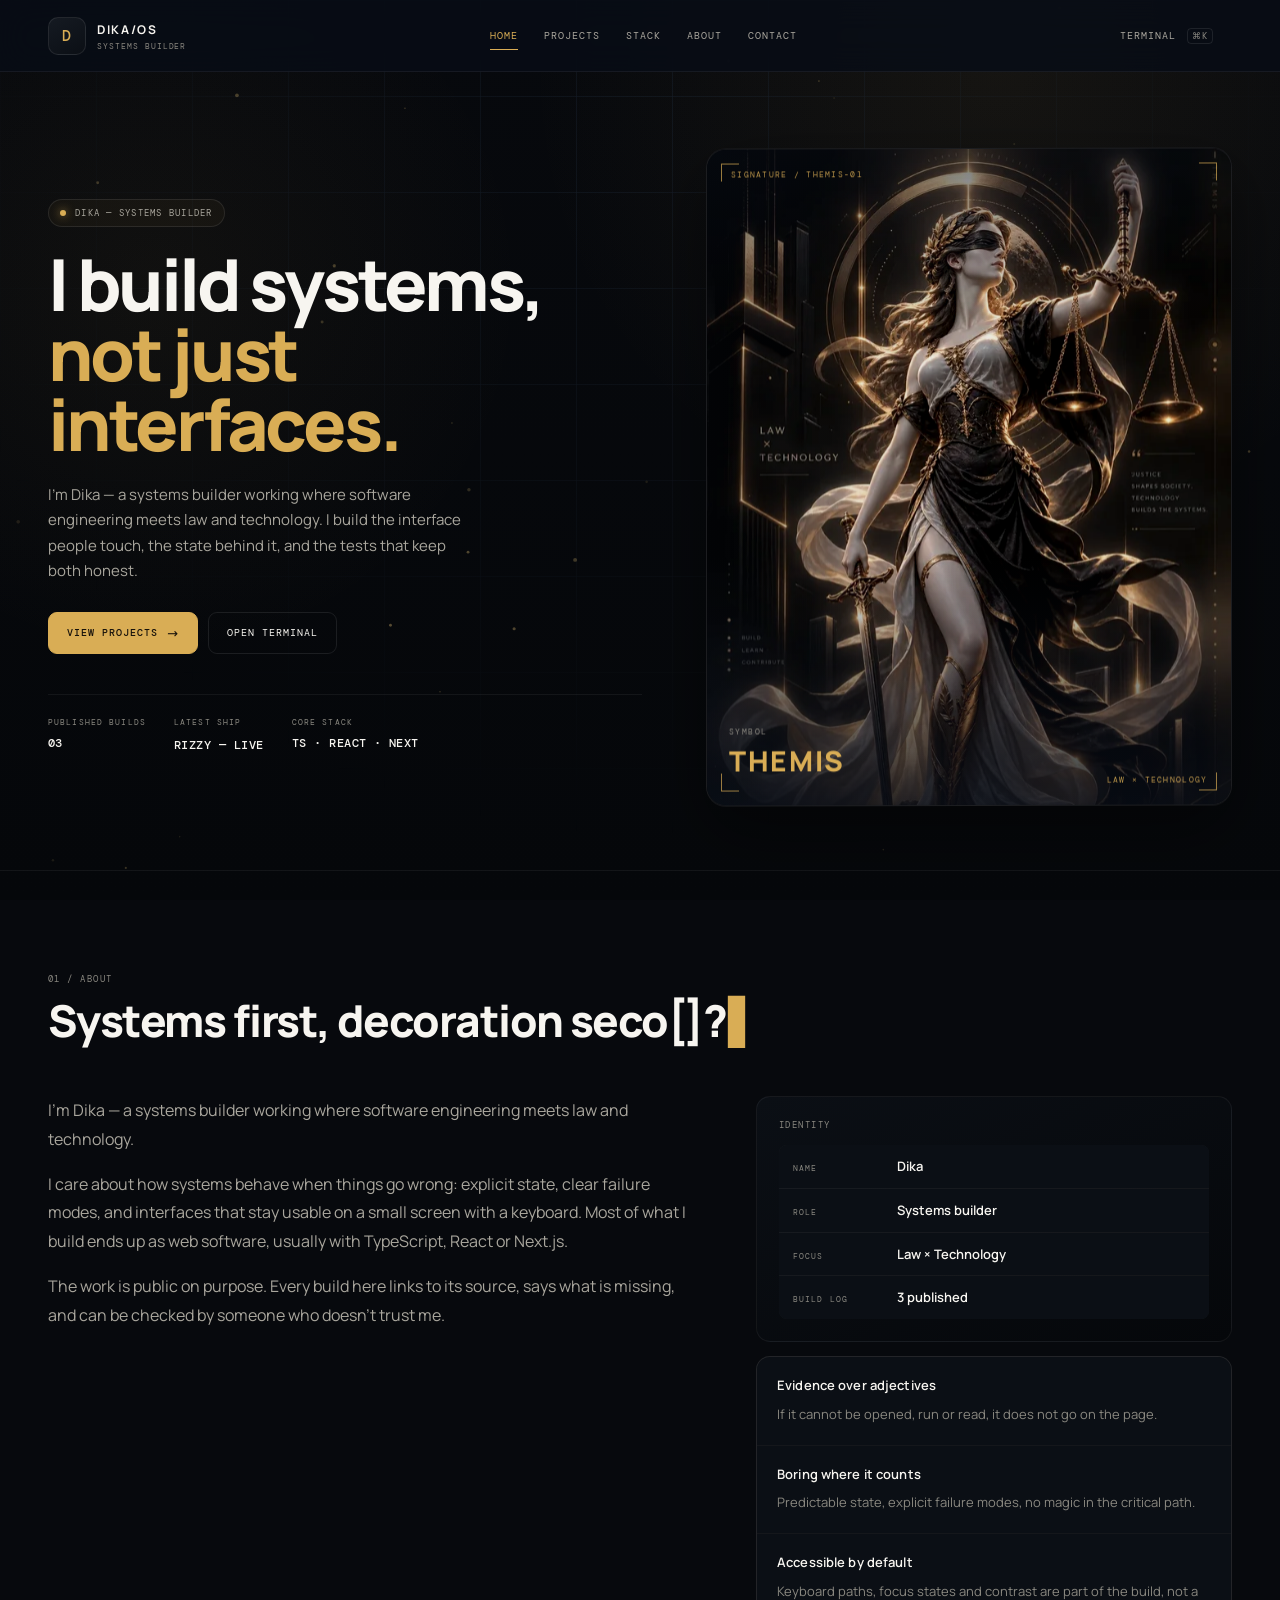
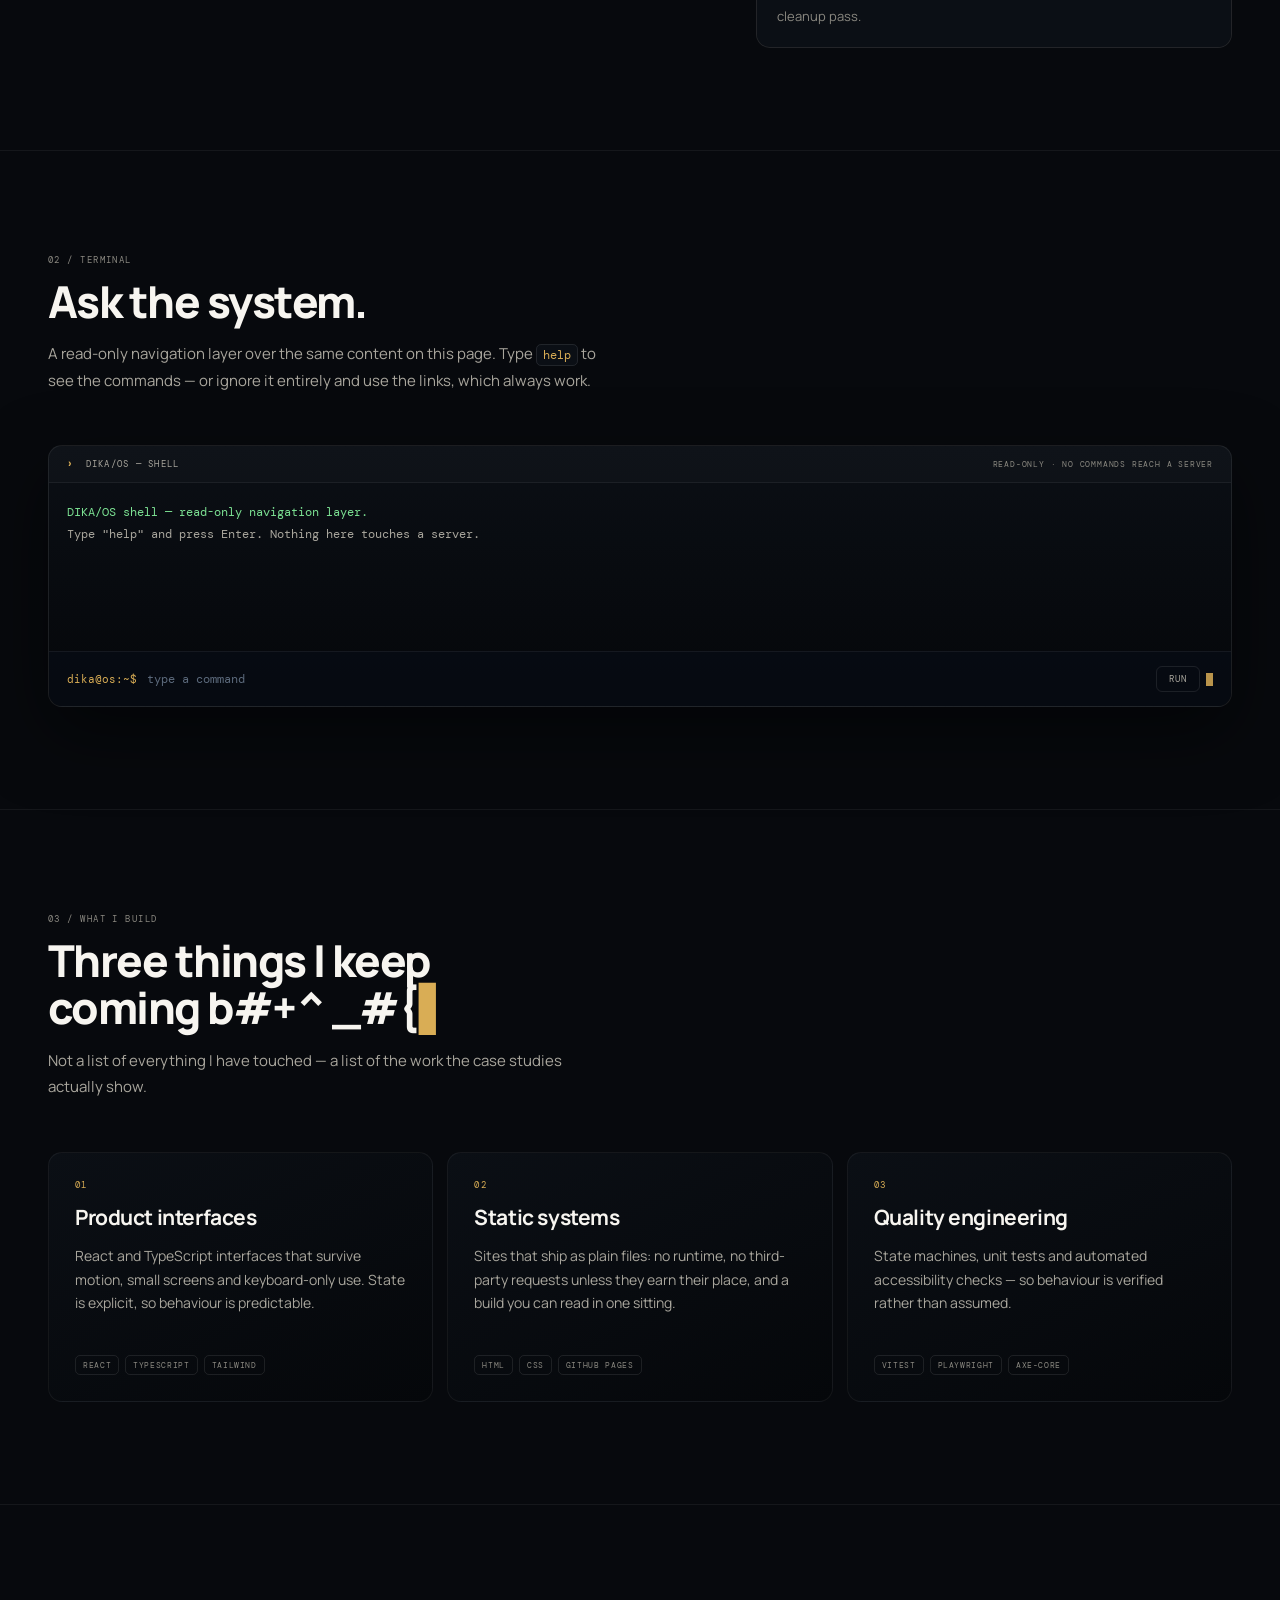
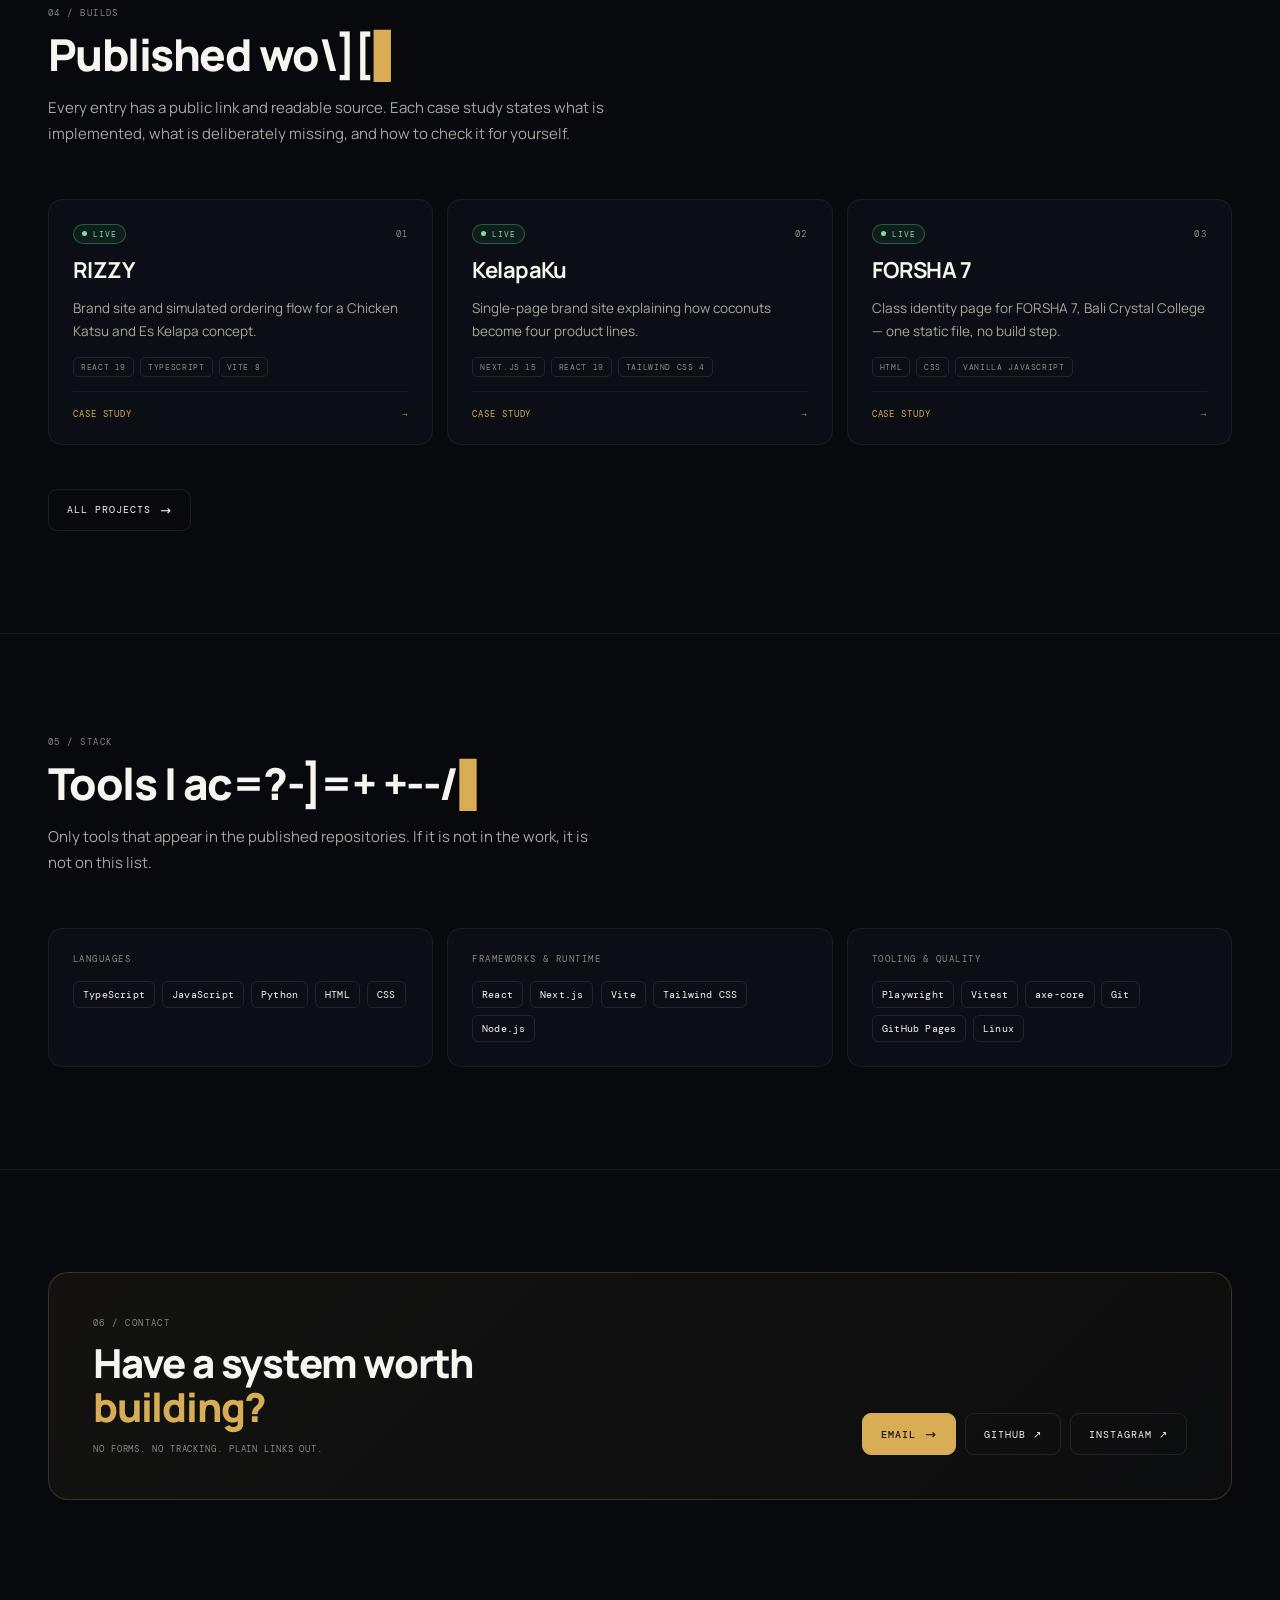
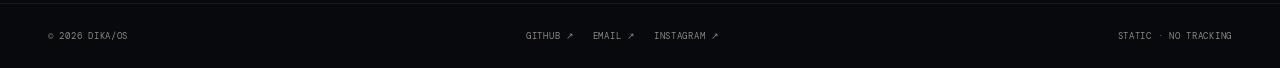
==== commit 7227a130: "feat: gold identity, motion layer and a real introduction Palette - accent moves from cyan to #d9ad5" ====
--- a/index.html
+++ b/index.html
@@ -25,10 +25,13 @@
 <link rel="stylesheet" href="/css/tokens.css">
 <link rel="stylesheet" href="/css/style.css">
 <link rel="stylesheet" href="/css/nav.css">
+<link rel="stylesheet" href="/css/motion.css">
+<link rel="stylesheet" href="/css/view-transitions.css">
 <script>document.documentElement.classList.add("js");</script>
 
 </head>
 <body>
+<div class="scroll-progress" aria-hidden="true"></div>
 <div class="page-glow" aria-hidden="true"></div>
 <a class="skip" href="#main">Skip to content</a>
 <header class="header">
@@ -52,9 +55,10 @@
 </header>
 <main id="main">
     <section class="hero" id="home">
+      <canvas class="hero-dust" aria-hidden="true"></canvas>
       <div class="container hero-layout">
-        <div class="hero-copy reveal">
-          <p class="eyebrow"><span class="dot" aria-hidden="true"></span> SYSTEMS BUILDER · LAW × TECHNOLOGY</p>
+        <div class="hero-copy">
+          <p class="eyebrow"><span class="dot" aria-hidden="true"></span> DIKA — SYSTEMS BUILDER</p>
 
           <h1>
             <span class="line">I build systems,</span>
@@ -62,9 +66,9 @@
           </h1>
 
           <p class="hero-lede">
-            I build web systems and the engineering around them — interfaces, automation, and the tests
-            that keep them honest. My focus sits where technology meets law: systems that have to behave
-            predictably under real constraints.
+            I'm Dika — a systems builder working where software engineering meets law and technology.
+            I build the interface people touch, the state behind it, and the tests that keep both
+            honest.
           </p>
 
           <div class="hero-actions">
@@ -79,10 +83,10 @@
           </div>
         </div>
 
-        <div class="hero-art reveal" data-pointer-glow>
+        <div class="hero-art" data-pointer-glow>
           <img
             src="/assets/themis-hero.webp"
-            srcset="/assets/themis-hero-640.webp 640w, /assets/themis-hero.webp 1024w"
+            srcset="/assets/themis-hero-640.webp 640w, /assets/themis-hero-768.webp 768w, /assets/themis-hero.webp 1024w"
             sizes="(max-width: 1040px) 92vw, 42vw"
             alt="Futuristic statue of Themis, blindfolded and holding the scales of justice, lit in gold."
             width="1024"
@@ -90,6 +94,7 @@
             fetchpriority="high"
             decoding="async"
           >
+          <span class="art-scan" aria-hidden="true"></span>
           <div class="art-scrim" aria-hidden="true"></div>
           <span class="frame-corner frame-tl" aria-hidden="true"></span>
           <span class="frame-corner frame-tr" aria-hidden="true"></span>
@@ -105,11 +110,55 @@
       </div>
     </section>
 
+    <section class="section" id="about">
+      <div class="container">
+        <div class="section-head reveal">
+          <span class="section-id">01 / ABOUT</span>
+          <h2 class="scramble">Systems first, decoration second.</h2>
+        </div>
+
+        <div class="about-grid">
+          <div class="about-copy reveal">
+<p>I&#39;m Dika — a systems builder working where software engineering meets law and technology.</p>
+            <p>I care about how systems behave when things go wrong: explicit state, clear failure modes, and interfaces that stay usable on a small screen with a keyboard. Most of what I build ends up as web software, usually with TypeScript, React or Next.js.</p>
+            <p>The work is public on purpose. Every build here links to its source, says what is missing, and can be checked by someone who doesn&#39;t trust me.</p>
+          </div>
+
+          <div class="about-side">
+            <aside class="identity-card reveal" data-motion="right" aria-label="Identity">
+              <span class="identity-label">IDENTITY</span>
+              <dl class="identity-rows">
+                <div><dt>NAME</dt><dd>Dika</dd></div>
+                <div><dt>ROLE</dt><dd>Systems builder</dd></div>
+                <div><dt>FOCUS</dt><dd>Law × Technology</dd></div>
+                <div><dt>BUILD LOG</dt><dd>3 published</dd></div>
+              </dl>
+            </aside>
+
+            <ul class="principles reveal" data-motion="right">
+              <li>
+                <b>Evidence over adjectives</b>
+                <span>If it cannot be opened, run or read, it does not go on the page.</span>
+              </li>
+              <li>
+                <b>Boring where it counts</b>
+                <span>Predictable state, explicit failure modes, no magic in the critical path.</span>
+              </li>
+              <li>
+                <b>Accessible by default</b>
+                <span>Keyboard paths, focus states and contrast are part of the build, not a cleanup pass.</span>
+              </li>
+            </ul>
+          </div>
+        </div>
+      </div>
+    </section>
+
     <section class="section" id="terminal">
       <div class="container">
         <div class="section-head reveal">
-          <span class="section-id">01 / TERMINAL</span>
-          <h2>Ask the system.</h2>
+          <span class="section-id">02 / TERMINAL</span>
+          <h2 class="scramble">Ask the system.</h2>
           <p>
             A read-only navigation layer over the same content on this page. Type <code>help</code> to see
             the commands — or ignore it entirely and use the links, which always work.
@@ -148,15 +197,15 @@
     <section class="section" id="build">
       <div class="container">
         <div class="section-head reveal">
-          <span class="section-id">02 / WHAT I BUILD</span>
-          <h2>Three things I keep coming back to.</h2>
+          <span class="section-id">03 / WHAT I BUILD</span>
+          <h2 class="scramble">Three things I keep coming back to.</h2>
           <p>
             Not a list of everything I have touched — a list of the work the case studies actually show.
           </p>
         </div>
 
         <div class="cap-grid">
-          <article class="cap-card reveal">
+          <article class="cap-card reveal" data-motion="left">
             <span class="cap-index">01</span>
             <h3>Product interfaces</h3>
             <p>
@@ -176,7 +225,7 @@
             <div class="cap-tags"><span>HTML</span><span>CSS</span><span>GitHub Pages</span></div>
           </article>
 
-          <article class="cap-card reveal">
+          <article class="cap-card reveal" data-motion="right">
             <span class="cap-index">03</span>
             <h3>Quality engineering</h3>
             <p>
@@ -192,8 +241,8 @@
     <section class="section" id="projects">
       <div class="container">
         <div class="section-head reveal">
-          <span class="section-id">03 / BUILDS</span>
-          <h2>Published work.</h2>
+          <span class="section-id">04 / BUILDS</span>
+          <h2 class="scramble">Published work.</h2>
           <p>
             Every entry has a public link and readable source. Each case study states what is implemented,
             what is deliberately missing, and how to check it for yourself.
@@ -206,7 +255,7 @@
           <span class="status-chip" data-status="live">Live</span>
           <span class="project-index">01</span>
         </div>
-        <h3><a href="/projects/rizzy/">RIZZY</a></h3>
+        <h3 data-vt="rizzy"><a class="glitch" data-text="RIZZY" href="/projects/rizzy/">RIZZY</a></h3>
         <p>Brand site and simulated ordering flow for a Chicken Katsu and Es Kelapa concept.</p>
         <div class="project-tags"><span class="tag">React 19</span><span class="tag">TypeScript</span><span class="tag">Vite 8</span></div>
         <div class="project-foot"><span class="go">CASE STUDY</span><span class="go" aria-hidden="true">→</span></div>
@@ -216,7 +265,7 @@
           <span class="status-chip" data-status="live">Live</span>
           <span class="project-index">02</span>
         </div>
-        <h3><a href="/projects/kelapaku/">KelapaKu</a></h3>
+        <h3 data-vt="kelapaku"><a class="glitch" data-text="KelapaKu" href="/projects/kelapaku/">KelapaKu</a></h3>
         <p>Single-page brand site explaining how coconuts become four product lines.</p>
         <div class="project-tags"><span class="tag">Next.js 15</span><span class="tag">React 19</span><span class="tag">Tailwind CSS 4</span></div>
         <div class="project-foot"><span class="go">CASE STUDY</span><span class="go" aria-hidden="true">→</span></div>
@@ -226,7 +275,7 @@
           <span class="status-chip" data-status="live">Live</span>
           <span class="project-index">03</span>
         </div>
-        <h3><a href="/projects/forsha-7/">FORSHA 7</a></h3>
+        <h3 data-vt="forsha-7"><a class="glitch" data-text="FORSHA 7" href="/projects/forsha-7/">FORSHA 7</a></h3>
         <p>Class identity page for FORSHA 7, Bali Crystal College — one static file, no build step.</p>
         <div class="project-tags"><span class="tag">HTML</span><span class="tag">CSS</span><span class="tag">Vanilla JavaScript</span></div>
         <div class="project-foot"><span class="go">CASE STUDY</span><span class="go" aria-hidden="true">→</span></div>
@@ -242,8 +291,8 @@
     <section class="section" id="stack">
       <div class="container">
         <div class="section-head reveal">
-          <span class="section-id">04 / STACK</span>
-          <h2>Tools I actually use.</h2>
+          <span class="section-id">05 / STACK</span>
+          <h2 class="scramble">Tools I actually use.</h2>
           <p>
             Only tools that appear in the published repositories. If it is not in the work, it is not on
             this list.
@@ -286,48 +335,6 @@
       </div>
     </section>
 
-    <section class="section" id="about">
-      <div class="container">
-        <div class="section-head reveal">
-          <span class="section-id">05 / ABOUT</span>
-          <h2>Systems first, decoration second.</h2>
-        </div>
-
-        <div class="about-grid">
-          <div class="about-copy reveal">
-            <p>
-              I am Dika. I build software systems and the structure around them — the interface people
-              touch, the state that sits behind it, and the checks that keep both honest.
-            </p>
-            <p>
-              My background sits at the intersection of <strong>law and technology</strong>. That shows up
-              less as legal content and more as a working habit: define the rules, make failure modes
-              explicit, and be able to explain why the system behaves the way it does.
-            </p>
-            <p>
-              I prefer small systems that can be read end to end. The builds on this site are public for
-              that reason — you can open the source, run them, and disagree with my choices.
-            </p>
-          </div>
-
-          <ul class="principles reveal">
-            <li>
-              <b>Evidence over adjectives</b>
-              <span>If it cannot be opened, run or read, it does not go on the page.</span>
-            </li>
-            <li>
-              <b>Boring where it counts</b>
-              <span>Predictable state, explicit failure modes, no magic in the critical path.</span>
-            </li>
-            <li>
-              <b>Accessible by default</b>
-              <span>Keyboard paths, focus states and contrast are part of the build, not a cleanup pass.</span>
-            </li>
-          </ul>
-        </div>
-      </div>
-    </section>
-
     <section class="section" id="contact">
       <div class="container">
         <div class="contact-card reveal">
@@ -356,6 +363,7 @@
   </div>
 </footer>
 <script src="/js/app.js" defer></script>
+<script src="/js/motion.js" defer></script>
 <script src="/js/terminal.js" defer></script>
 </body>
 </html>
--- a/css/tokens.css
+++ b/css/tokens.css
@@ -1,6 +1,7 @@
 /* ============================================================
    DIKA/OS — design tokens
    Single source of truth for colour, type, spacing and motion.
+   Palette is drawn from the Themis artwork: warm gold on near-black.
    ============================================================ */
 
 @font-face {
@@ -29,34 +30,39 @@
 
 :root {
   /* surfaces */
-  --bg: #080d16;
-  --bg-deep: #050810;
-  --surface: #101a29;
-  --surface-2: #0c1522;
-  --surface-3: #131f31;
+  --bg: #07090d;
+  --bg-deep: #05070a;
+  --surface: #0f1319;
+  --surface-2: #0b0f15;
+  --surface-3: #151a22;
 
-  /* accents */
-  --accent: #67e8f9;
-  --accent-strong: #22d3ee;
-  --accent-dim: rgba(103, 232, 249, 0.12);
+  /* accent — the gold in the Themis artwork */
+  --accent: #d9ad55;
+  --accent-strong: #f3cf78;
+  --accent-dim: rgba(217, 173, 85, 0.12);
+  --accent-glow: rgba(217, 173, 85, 0.22);
+
+  /* kept as an alias so older rules keep reading correctly */
   --law: #d9ad55;
   --law-dim: rgba(217, 173, 85, 0.12);
 
   /* text */
-  --text: #f8fafc;
-  --muted: #a9b6c7;
-  --dim: #8a97a8;
+  --text: #f7f5f0;
+  --muted: #a9a69d;
+  --dim: #8a8880;
 
   /* lines */
-  --border: #263548;
-  --border-soft: rgba(38, 53, 72, 0.65);
+  --border: rgba(255, 255, 255, 0.09);
+  --border-soft: rgba(255, 255, 255, 0.06);
   --line: var(--border-soft);
 
   /* status */
-  --ok: #4ade80;
-  --warn: #fbbf24;
-  --info: #7dd3fc;
-  --idle: #94a3b8;
+  --ok: #7ce293;
+  --warn: #e8c67a;
+  --steel: #8fb8d9;
+  --violet: #b9a7e0;
+  --idle: #8b939e;
+  --info: #b9a7e0;
 
   /* type */
   --font-sans: "Manrope", system-ui, -apple-system, "Segoe UI", sans-serif;
@@ -72,8 +78,9 @@
 
   /* motion */
   --ease: cubic-bezier(0.22, 1, 0.36, 1);
+  --ease-out: cubic-bezier(0.15, 0.75, 0.35, 1);
   --dur: 0.5s;
-  --shadow: 0 26px 70px rgba(0, 0, 0, 0.45);
+  --shadow: 0 26px 70px rgba(0, 0, 0, 0.5);
 }
 
 @media (max-width: 900px) {
--- a/css/style.css
+++ b/css/style.css
@@ -115,7 +115,7 @@
   z-index: 0;
   pointer-events: none;
   background:
-    radial-gradient(760px circle at 78% 8%, rgba(103, 232, 249, 0.07), transparent 62%),
+    radial-gradient(760px circle at 78% 8%, rgba(217, 173, 85, 0.07), transparent 62%),
     radial-gradient(620px circle at 12% 32%, rgba(217, 173, 85, 0.05), transparent 60%),
     linear-gradient(180deg, var(--bg) 0%, var(--bg-deep) 100%);
 }
@@ -270,14 +270,14 @@
 .btn.primary {
   background: var(--accent);
   border-color: var(--accent);
-  color: #04212a;
+  color: #17120b;
   font-weight: 500;
 }
 
 .btn.primary:hover {
-  background: #8df0fb;
-  border-color: #8df0fb;
-  color: #04212a;
+  background: #f3cf78;
+  border-color: #f3cf78;
+  color: #17120b;
 }
 
 .btn.ghost {
@@ -304,6 +304,8 @@
 }
 
 .hero-layout {
+  position: relative;
+  z-index: 2;
   display: grid;
   grid-template-columns: minmax(0, 1.06fr) minmax(0, 0.94fr);
   gap: clamp(32px, 5vw, 72px);
@@ -317,7 +319,7 @@
   padding: 7px 11px;
   border: 1px solid var(--border);
   border-radius: 999px;
-  background: rgba(103, 232, 249, 0.04);
+  background: rgba(217, 173, 85, 0.04);
   color: var(--muted);
   font: 400 9px var(--font-mono);
   letter-spacing: 0.14em;
@@ -329,7 +331,7 @@
   height: 6px;
   border-radius: 50%;
   background: var(--accent);
-  box-shadow: 0 0 10px rgba(103, 232, 249, 0.8);
+  box-shadow: 0 0 10px rgba(217, 173, 85, 0.8);
 }
 
 .hero h1 {
@@ -426,6 +428,7 @@
 
 .frame-corner {
   position: absolute;
+  z-index: 3;
   width: 18px;
   height: 18px;
   border: 1px solid var(--law);
@@ -462,6 +465,7 @@
 
 .art-label {
   position: absolute;
+  z-index: 3;
   font: 400 8px var(--font-mono);
   letter-spacing: 0.16em;
   color: rgba(217, 173, 85, 0.85);
@@ -480,6 +484,7 @@
 
 .art-caption {
   position: absolute;
+  z-index: 3;
   left: 22px;
   bottom: 22px;
   display: grid;
@@ -623,7 +628,7 @@
 }
 
 .term-line a:hover {
-  color: #a5f3fc;
+  color: #f3cf78;
 }
 
 .term-key {
@@ -666,7 +671,7 @@
 }
 
 .console-form:focus-within {
-  box-shadow: inset 0 0 0 1px rgba(103, 232, 249, 0.35);
+  box-shadow: inset 0 0 0 1px rgba(217, 173, 85, 0.35);
 }
 
 .console-run {
@@ -708,7 +713,7 @@
 }
 
 .cap-card:hover {
-  border-color: rgba(103, 232, 249, 0.4);
+  border-color: rgba(217, 173, 85, 0.4);
   transform: translateY(-4px);
 }
 
@@ -771,7 +776,7 @@
 }
 
 .project-card:hover {
-  border-color: rgba(103, 232, 249, 0.45);
+  border-color: rgba(217, 173, 85, 0.45);
   transform: translateY(-5px);
   box-shadow: 0 20px 50px rgba(0, 0, 0, 0.35);
 }
@@ -860,26 +865,26 @@
 }
 
 .status-chip[data-status="testing"] {
-  color: var(--warn);
-  border-color: rgba(251, 191, 36, 0.35);
-  background: rgba(251, 191, 36, 0.07);
+  color: var(--steel);
+  border-color: rgba(143, 184, 217, 0.35);
+  background: rgba(143, 184, 217, 0.07);
 }
 
 .status-chip[data-status="development"] {
   color: var(--accent);
-  border-color: rgba(103, 232, 249, 0.35);
-  background: rgba(103, 232, 249, 0.07);
+  border-color: rgba(217, 173, 85, 0.35);
+  background: rgba(217, 173, 85, 0.07);
 }
 
 .status-chip[data-status="research"] {
-  color: var(--info);
-  border-color: rgba(125, 211, 252, 0.3);
-  background: rgba(125, 211, 252, 0.06);
+  color: var(--violet);
+  border-color: rgba(185, 167, 224, 0.32);
+  background: rgba(185, 167, 224, 0.07);
 }
 
 .status-chip[data-status="archived"] {
   color: var(--idle);
-  border-color: rgba(148, 163, 184, 0.3);
+  border-color: rgba(139, 147, 158, 0.3);
 }
 
 /* ---------- stack ---------- */
@@ -974,6 +979,62 @@
   line-height: 1.6;
 }
 
+/* ---------- identity card ---------- */
+
+.about-side {
+  display: grid;
+  gap: 14px;
+  align-content: start;
+}
+
+.identity-card {
+  padding: 22px;
+  border: 1px solid var(--border-soft);
+  border-radius: var(--radius);
+  background: linear-gradient(155deg, var(--surface-2), var(--bg-deep));
+}
+
+.identity-label {
+  display: block;
+  margin-bottom: 14px;
+  color: var(--dim);
+  font: 400 9px var(--font-mono);
+  letter-spacing: 0.16em;
+  text-transform: uppercase;
+}
+
+.identity-rows {
+  display: grid;
+  gap: 1px;
+  margin: 0;
+  border-radius: 8px;
+  overflow: hidden;
+  background: var(--border-soft);
+}
+
+.identity-rows > div {
+  display: grid;
+  grid-template-columns: 92px 1fr;
+  gap: 12px;
+  align-items: baseline;
+  padding: 11px 14px;
+  background: var(--surface-2);
+}
+
+.identity-rows dt {
+  margin: 0;
+  color: var(--dim);
+  font: 400 8px var(--font-mono);
+  letter-spacing: 0.14em;
+}
+
+.identity-rows dd {
+  margin: 0;
+  color: var(--text);
+  font-size: 13px;
+  font-weight: 600;
+}
+
 /* ---------- contact ---------- */
 
 .contact-card {
@@ -982,9 +1043,9 @@
   justify-content: space-between;
   gap: 32px;
   padding: clamp(26px, 4vw, 44px);
-  border: 1px solid rgba(103, 232, 249, 0.22);
+  border: 1px solid rgba(217, 173, 85, 0.22);
   border-radius: var(--radius-lg);
-  background: linear-gradient(135deg, rgba(103, 232, 249, 0.06), rgba(217, 173, 85, 0.03));
+  background: linear-gradient(135deg, rgba(217, 173, 85, 0.06), rgba(217, 173, 85, 0.03));
 }
 
 .contact-card h2 {
--- a/css/motion.css
+++ b/css/motion.css
@@ -0,0 +1,642 @@
+/* ============================================================
+   DIKA/OS — motion layer
+   Everything here is progressive enhancement. With JS disabled or
+   prefers-reduced-motion: reduce, the site is static and complete.
+   ============================================================ */
+
+/* ------------------------------------------------------------------
+   1. Cross-document view transitions (Chrome 126+, Safari 18.2+)
+   ------------------------------------------------------------------ */
+
+@view-transition {
+  navigation: auto;
+}
+
+::view-transition-old(root) {
+  animation: vt-out 0.26s var(--ease-out) both;
+}
+
+::view-transition-new(root) {
+  animation: vt-in 0.32s var(--ease-out) both;
+}
+
+@keyframes vt-out {
+  to {
+    opacity: 0;
+    transform: translateY(-6px);
+  }
+}
+
+@keyframes vt-in {
+  from {
+    opacity: 0;
+    transform: translateY(8px);
+  }
+}
+
+/* the project title morphs between the card and the case-study header */
+::view-transition-group(*) {
+  animation-duration: 0.42s;
+  animation-timing-function: var(--ease-out);
+}
+
+/* ------------------------------------------------------------------
+   2. Scroll progress — native scroll timeline, no listener
+   ------------------------------------------------------------------ */
+
+.scroll-progress {
+  position: fixed;
+  inset: 0 0 auto;
+  z-index: 100;
+  height: 2px;
+  background: linear-gradient(90deg, var(--accent), var(--accent-strong));
+  transform: scaleX(0);
+  transform-origin: 0 50%;
+  opacity: 0.9;
+}
+
+@supports (animation-timeline: scroll()) {
+  .scroll-progress {
+    animation: progress linear;
+    animation-timeline: scroll(root block);
+  }
+
+  @keyframes progress {
+    from {
+      transform: scaleX(0);
+    }
+    to {
+      transform: scaleX(1);
+    }
+  }
+}
+
+/* ------------------------------------------------------------------
+   3. Hero entrance
+   ------------------------------------------------------------------ */
+
+.js .hero-copy > * {
+  animation: hero-in 0.72s var(--ease-out) both;
+}
+
+.js .hero-copy > *:nth-child(1) {
+  animation-delay: 40ms;
+}
+
+.js .hero-copy > *:nth-child(2) {
+  animation-delay: 120ms;
+}
+
+.js .hero-copy > *:nth-child(3) {
+  animation-delay: 210ms;
+}
+
+.js .hero-copy > *:nth-child(4) {
+  animation-delay: 290ms;
+}
+
+.js .hero-copy > *:nth-child(5) {
+  animation-delay: 370ms;
+}
+
+.js .hero-art {
+  animation: hero-art-in 0.9s var(--ease-out) 220ms both;
+}
+
+@keyframes hero-in {
+  from {
+    opacity: 0;
+    transform: translateY(16px);
+  }
+}
+
+@keyframes hero-art-in {
+  from {
+    opacity: 0;
+    translate: 0 22px;
+    scale: 0.985;
+  }
+  to {
+    opacity: 1;
+    translate: 0 0;
+    scale: 1;
+  }
+}
+
+/* ------------------------------------------------------------------
+   4. Section reveal variants
+   ------------------------------------------------------------------ */
+
+.js .reveal {
+  opacity: 0;
+  transform: translateY(18px);
+  transition: opacity 0.72s var(--ease-out), transform 0.72s var(--ease-out);
+}
+
+.js .reveal.is-visible {
+  opacity: 1;
+  transform: none;
+}
+
+.js .reveal[data-motion="left"] {
+  transform: translateX(-24px);
+}
+
+.js .reveal[data-motion="right"] {
+  transform: translateX(24px);
+}
+
+.js .reveal[data-motion="blur"] {
+  transform: translateY(10px);
+  filter: blur(8px);
+  transition: opacity 0.72s var(--ease-out), transform 0.72s var(--ease-out),
+    filter 0.72s var(--ease-out);
+}
+
+.js .reveal[data-motion="left"].is-visible,
+.js .reveal[data-motion="right"].is-visible {
+  transform: none;
+}
+
+.js .reveal[data-motion="blur"].is-visible {
+  filter: none;
+}
+
+/* On narrow screens a horizontal reveal would push the page wider than the
+   viewport. Fall back to a vertical rise. */
+@media (max-width: 720px) {
+  .js .reveal[data-motion="left"],
+  .js .reveal[data-motion="right"] {
+    transform: translateY(16px);
+  }
+}
+
+/* section ids drift slightly as they enter — native view() timeline */
+@supports (animation-timeline: view()) {
+  .section-id {
+    animation: label-rise linear both;
+    animation-timeline: view();
+    animation-range: entry 5% entry 85%;
+  }
+
+  @keyframes label-rise {
+    from {
+      opacity: 0.45;
+      letter-spacing: 0.3em;
+    }
+    to {
+      opacity: 1;
+      letter-spacing: 0.16em;
+    }
+  }
+}
+
+/* ------------------------------------------------------------------
+   5. Themis — signature treatment
+   ------------------------------------------------------------------ */
+
+/* slow drift */
+.hero-art img {
+  animation: ken-burns 24s ease-in-out infinite alternate;
+  will-change: transform;
+}
+
+@keyframes ken-burns {
+  from {
+    transform: scale(1.015) translate3d(0, 0, 0);
+  }
+  to {
+    transform: scale(1.075) translate3d(-1.2%, -1.4%, 0);
+  }
+}
+
+/* a light band that sweeps down the artwork */
+.art-scan {
+  position: absolute;
+  left: 0;
+  right: 0;
+  top: -45%;
+  height: 45%;
+  z-index: 2;
+  pointer-events: none;
+  background: linear-gradient(
+    180deg,
+    transparent 0%,
+    rgba(217, 173, 85, 0.07) 45%,
+    rgba(255, 236, 189, 0.14) 50%,
+    rgba(217, 173, 85, 0.07) 55%,
+    transparent 100%
+  );
+  mix-blend-mode: screen;
+  animation: art-scan 7.5s linear infinite;
+  animation-delay: 2s;
+}
+
+@keyframes art-scan {
+  0% {
+    transform: translateY(0);
+    opacity: 0;
+  }
+  8% {
+    opacity: 1;
+  }
+  72% {
+    opacity: 1;
+  }
+  100% {
+    transform: translateY(340%);
+    opacity: 0;
+  }
+}
+
+/* frame corners draw themselves in */
+.js .frame-corner {
+  animation: corner-in 0.7s var(--ease-out) both;
+}
+
+.js .frame-tl {
+  animation-delay: 620ms;
+  transform-origin: top left;
+}
+
+.js .frame-tr {
+  animation-delay: 700ms;
+  transform-origin: top right;
+}
+
+.js .frame-bl {
+  animation-delay: 780ms;
+  transform-origin: bottom left;
+}
+
+.js .frame-br {
+  animation-delay: 860ms;
+  transform-origin: bottom right;
+}
+
+@keyframes corner-in {
+  from {
+    opacity: 0;
+    transform: scale(0.2);
+  }
+  to {
+    opacity: 0.7;
+    transform: scale(1);
+  }
+}
+
+/* gold dust — canvas, paused whenever the hero leaves the viewport */
+.hero-dust {
+  position: absolute;
+  inset: 0;
+  z-index: 1;
+  pointer-events: none;
+  opacity: 0.75;
+}
+
+.hero.is-idle .art-scan,
+.hero.is-idle .hero-art img {
+  animation-play-state: paused;
+}
+
+/* pointer glare across the artwork */
+.hero-art::after {
+  content: "";
+  position: absolute;
+  inset: 0;
+  z-index: 4;
+  pointer-events: none;
+  background: radial-gradient(
+    320px circle at var(--px, 50%) var(--py, 40%),
+    rgba(255, 236, 189, 0.14),
+    transparent 62%
+  );
+  opacity: 0;
+  transition: opacity 0.4s ease;
+}
+
+.hero-art:hover::after {
+  opacity: 1;
+}
+
+/* ------------------------------------------------------------------
+   6. Typography
+   ------------------------------------------------------------------ */
+
+/* magnetic underline in the desktop nav */
+.nav-ink {
+  position: absolute;
+  left: 0;
+  bottom: -7px;
+  height: 1px;
+  width: 0;
+  background: var(--accent);
+  transform: translateX(0);
+  opacity: 0;
+  pointer-events: none;
+  transition: transform 0.34s var(--ease-out), width 0.34s var(--ease-out),
+    opacity 0.2s ease;
+}
+
+.nav:hover .nav-ink {
+  opacity: 1;
+}
+
+/* project titles: micro letter-spacing on hover */
+.project-card h3 {
+  transition: letter-spacing 0.4s var(--ease-out);
+}
+
+.project-card:hover h3 {
+  letter-spacing: 0.004em;
+}
+
+/* glitch, only on hover, only for a fraction of a second */
+.glitch {
+  position: relative;
+  display: inline-block;
+}
+
+.glitch::before,
+.glitch::after {
+  content: attr(data-text);
+  position: absolute;
+  inset: 0;
+  opacity: 0;
+  pointer-events: none;
+  clip-path: inset(0 0 100% 0);
+}
+
+.project-card:hover .glitch::before {
+  color: var(--accent);
+  animation: glitch-a 0.52s steps(3, end) 1;
+}
+
+.project-card:hover .glitch::after {
+  color: var(--text);
+  animation: glitch-b 0.52s steps(3, end) 1;
+}
+
+@keyframes glitch-a {
+  0% {
+    opacity: 0.9;
+    clip-path: inset(8% 0 76% 0);
+    transform: translate(-2px, 0);
+  }
+  30% {
+    clip-path: inset(52% 0 26% 0);
+    transform: translate(2px, 0);
+  }
+  60% {
+    clip-path: inset(72% 0 8% 0);
+    transform: translate(-1px, 0);
+  }
+  100% {
+    opacity: 0;
+    clip-path: inset(0 0 100% 0);
+    transform: none;
+  }
+}
+
+@keyframes glitch-b {
+  0% {
+    opacity: 0.5;
+    clip-path: inset(64% 0 14% 0);
+    transform: translate(2px, 0);
+  }
+  40% {
+    clip-path: inset(18% 0 66% 0);
+    transform: translate(-2px, 0);
+  }
+  100% {
+    opacity: 0;
+    clip-path: inset(0 0 100% 0);
+    transform: none;
+  }
+}
+
+/* scramble caret */
+.scramble.is-scrambling::after {
+  content: "▌";
+  margin-left: 2px;
+  color: var(--accent);
+  animation: blink 0.9s steps(1) infinite;
+}
+
+@keyframes blink {
+  50% {
+    opacity: 0;
+  }
+}
+
+/* ------------------------------------------------------------------
+   7. Cards
+   ------------------------------------------------------------------ */
+
+/* pointer spotlight */
+.cap-card::before,
+.project-card::before,
+.stack-group::before {
+  content: "";
+  position: absolute;
+  inset: 0;
+  border-radius: inherit;
+  pointer-events: none;
+  background: radial-gradient(
+    340px circle at var(--px, 50%) var(--py, 50%),
+    rgba(217, 173, 85, 0.1),
+    transparent 60%
+  );
+  opacity: 0;
+  transition: opacity 0.35s ease;
+}
+
+.cap-card:hover::before,
+.project-card:hover::before,
+.stack-group:hover::before {
+  opacity: 1;
+}
+
+.cap-card,
+.project-card,
+.stack-group {
+  position: relative;
+  isolation: isolate;
+}
+
+/* animated gold edge on hover */
+.project-card::after {
+  content: "";
+  position: absolute;
+  inset: -1px;
+  z-index: -1;
+  border-radius: inherit;
+  padding: 1px;
+  background: linear-gradient(
+    120deg,
+    transparent 20%,
+    var(--accent) 45%,
+    var(--accent-strong) 55%,
+    transparent 80%
+  );
+  background-size: 220% 100%;
+  -webkit-mask: linear-gradient(#000 0 0) content-box, linear-gradient(#000 0 0);
+  -webkit-mask-composite: xor;
+  mask: linear-gradient(#000 0 0) content-box, linear-gradient(#000 0 0);
+  mask-composite: exclude;
+  opacity: 0;
+  transition: opacity 0.3s ease;
+}
+
+.project-card:hover::after {
+  opacity: 1;
+  animation: edge-sweep 1.6s linear infinite;
+}
+
+@keyframes edge-sweep {
+  from {
+    background-position: 0% 0;
+  }
+  to {
+    background-position: 220% 0;
+  }
+}
+
+/* the "case study" arrow slides */
+.project-card .go:last-child {
+  transition: transform 0.35s var(--ease-out);
+}
+
+.project-card:hover .go:last-child {
+  transform: translateX(5px);
+}
+
+/* stack chips arrive in sequence */
+.js .stack-list li {
+  animation: chip-in 0.42s var(--ease-out) both;
+}
+
+.js .stack-list li:nth-child(1) { animation-delay: 0ms; }
+.js .stack-list li:nth-child(2) { animation-delay: 45ms; }
+.js .stack-list li:nth-child(3) { animation-delay: 90ms; }
+.js .stack-list li:nth-child(4) { animation-delay: 135ms; }
+.js .stack-list li:nth-child(5) { animation-delay: 180ms; }
+.js .stack-list li:nth-child(6) { animation-delay: 225ms; }
+
+@keyframes chip-in {
+  from {
+    opacity: 0;
+    transform: translateY(6px) scale(0.96);
+  }
+}
+
+/* ------------------------------------------------------------------
+   8. Cursor ring (fine pointers only)
+   ------------------------------------------------------------------ */
+
+.cursor-ring {
+  position: fixed;
+  left: 0;
+  top: 0;
+  z-index: 120;
+  width: 30px;
+  height: 30px;
+  margin: -15px 0 0 -15px;
+  border: 1px solid var(--accent);
+  border-radius: 50%;
+  pointer-events: none;
+  opacity: 0;
+  transform: translate3d(-100px, -100px, 0);
+  transition: opacity 0.25s ease, width 0.25s var(--ease-out),
+    height 0.25s var(--ease-out), margin 0.25s var(--ease-out),
+    background-color 0.25s ease;
+}
+
+.cursor-ring.is-active {
+  opacity: 0.55;
+}
+
+.cursor-ring.is-hot {
+  width: 46px;
+  height: 46px;
+  margin: -23px 0 0 -23px;
+  background: rgba(217, 173, 85, 0.1);
+}
+
+@media (pointer: coarse), (hover: none) {
+  .cursor-ring {
+    display: none;
+  }
+}
+
+/* ------------------------------------------------------------------
+   9. Terminal
+   ------------------------------------------------------------------ */
+
+.term-line {
+  animation: term-in 0.22s var(--ease-out) both;
+}
+
+@keyframes term-in {
+  from {
+    opacity: 0;
+    transform: translateX(-4px);
+  }
+}
+
+.console-form::after {
+  content: "";
+  width: 7px;
+  height: 13px;
+  margin-left: -4px;
+  background: var(--accent);
+  animation: blink 1.05s steps(1) infinite;
+  opacity: 0.85;
+}
+
+.console-form:focus-within::after {
+  display: none;
+}
+
+/* ------------------------------------------------------------------
+   10. Reduced motion — switches everything off, keeps content visible
+   ------------------------------------------------------------------ */
+
+@media (prefers-reduced-motion: reduce) {
+  .scroll-progress,
+  .art-scan,
+  .hero-dust,
+  .cursor-ring,
+  .nav-ink,
+  .console-form::after {
+    display: none !important;
+  }
+
+  .js .hero-copy > *,
+  .js .hero-art,
+  .hero-art img,
+  .js .reveal,
+  .js .frame-corner,
+  .js .stack-list li,
+  .term-line,
+  .section-id {
+    animation: none !important;
+    transition: none !important;
+    opacity: 1 !important;
+    transform: none !important;
+    filter: none !important;
+  }
+
+  .project-card:hover .glitch::before,
+  .project-card:hover .glitch::after,
+  .project-card:hover::after {
+    animation: none !important;
+    opacity: 0 !important;
+  }
+
+  ::view-transition-old(root),
+  ::view-transition-new(root),
+  ::view-transition-group(*) {
+    animation: none !important;
+  }
+}
--- a/css/view-transitions.css
+++ b/css/view-transitions.css
@@ -0,0 +1,12 @@
+/* generated by build.mjs — view-transition-name per project */
+[data-vt="rizzy"] {
+  view-transition-name: vt-rizzy;
+}
+
+[data-vt="kelapaku"] {
+  view-transition-name: vt-kelapaku;
+}
+
+[data-vt="forsha-7"] {
+  view-transition-name: vt-forsha-7;
+}
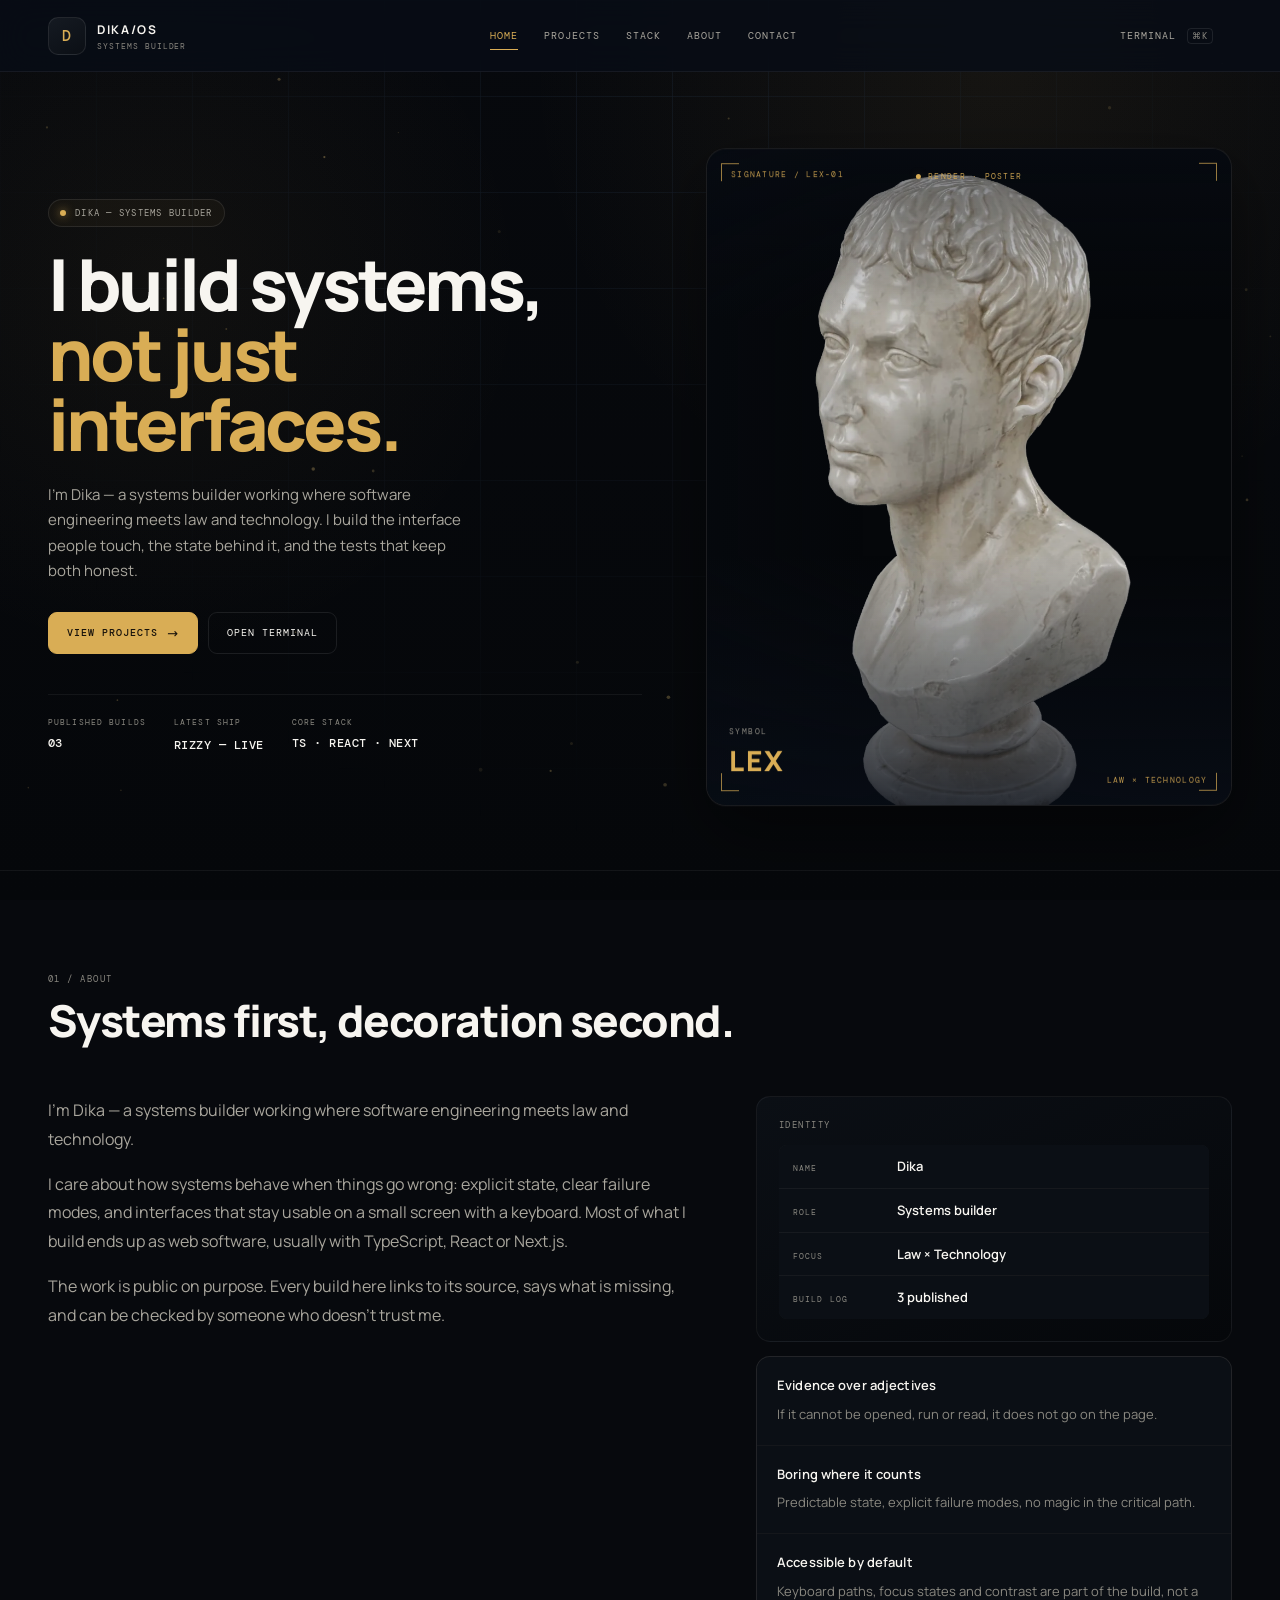
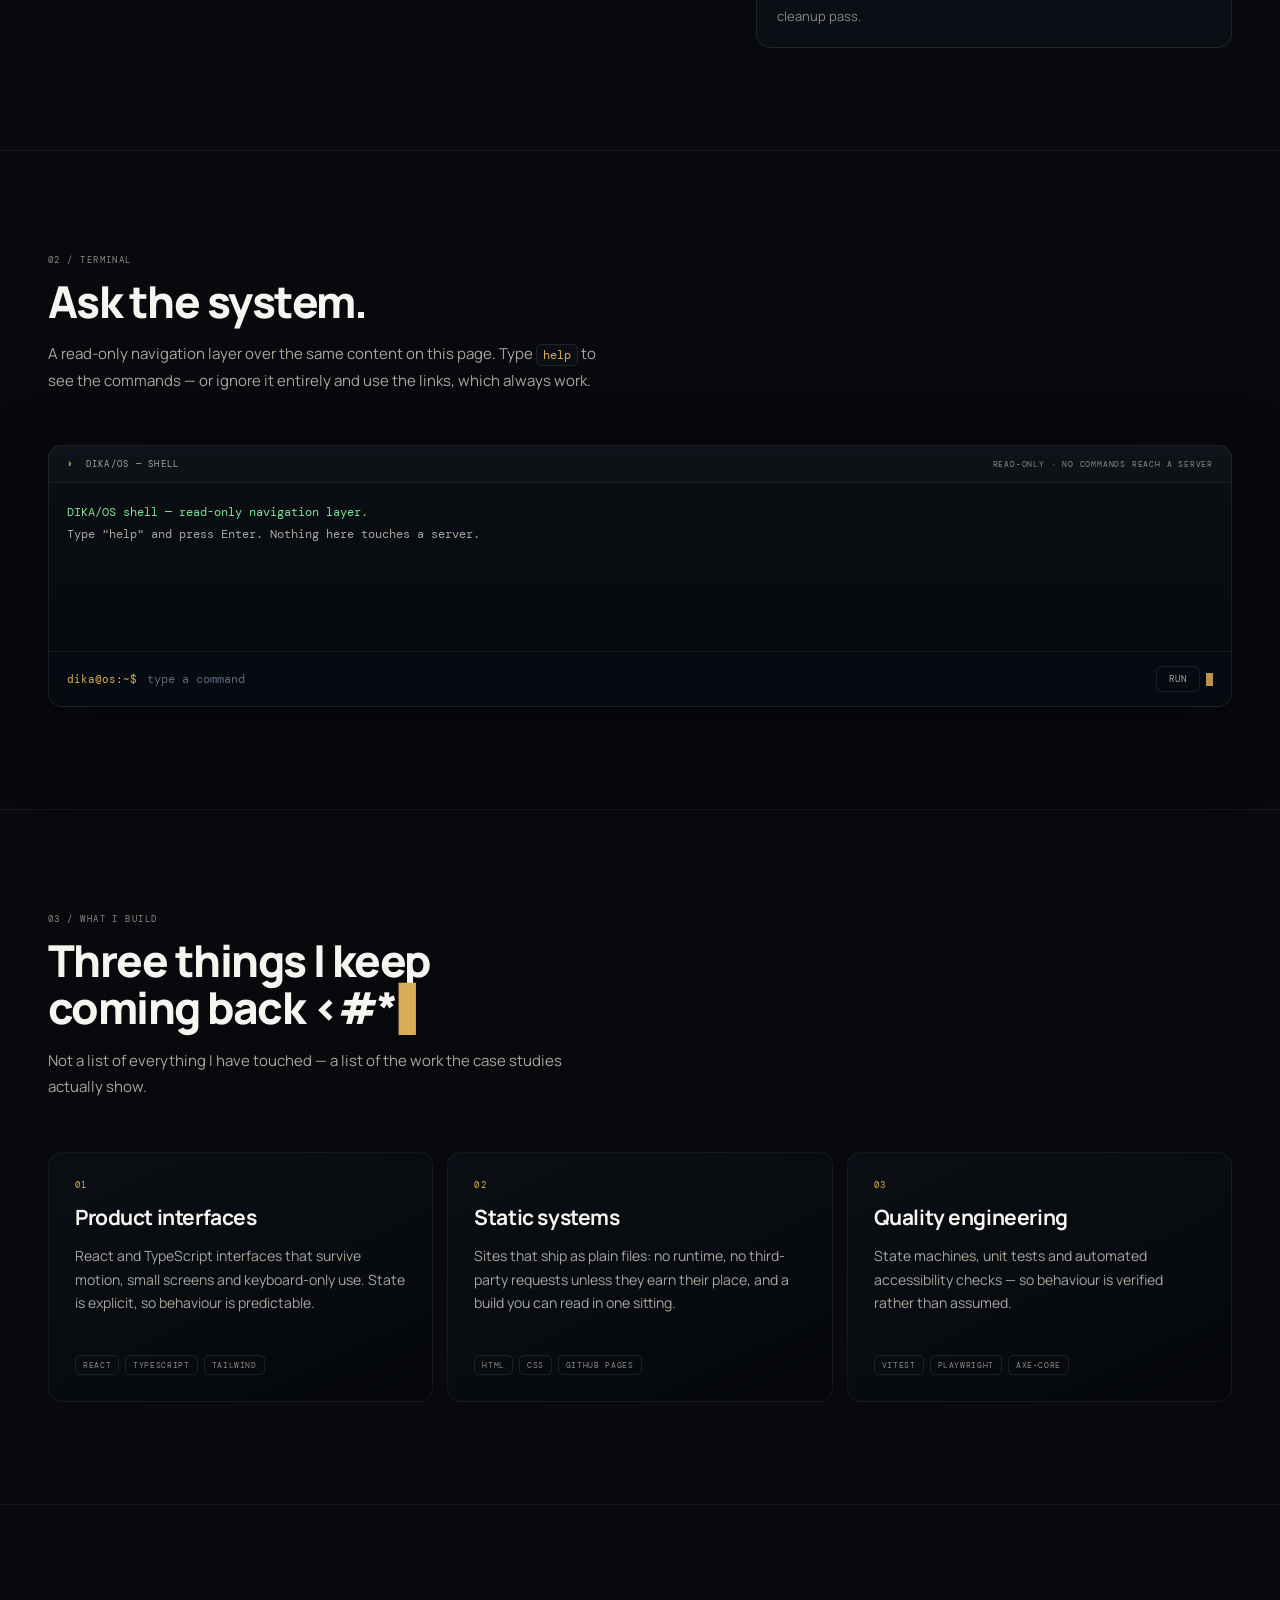
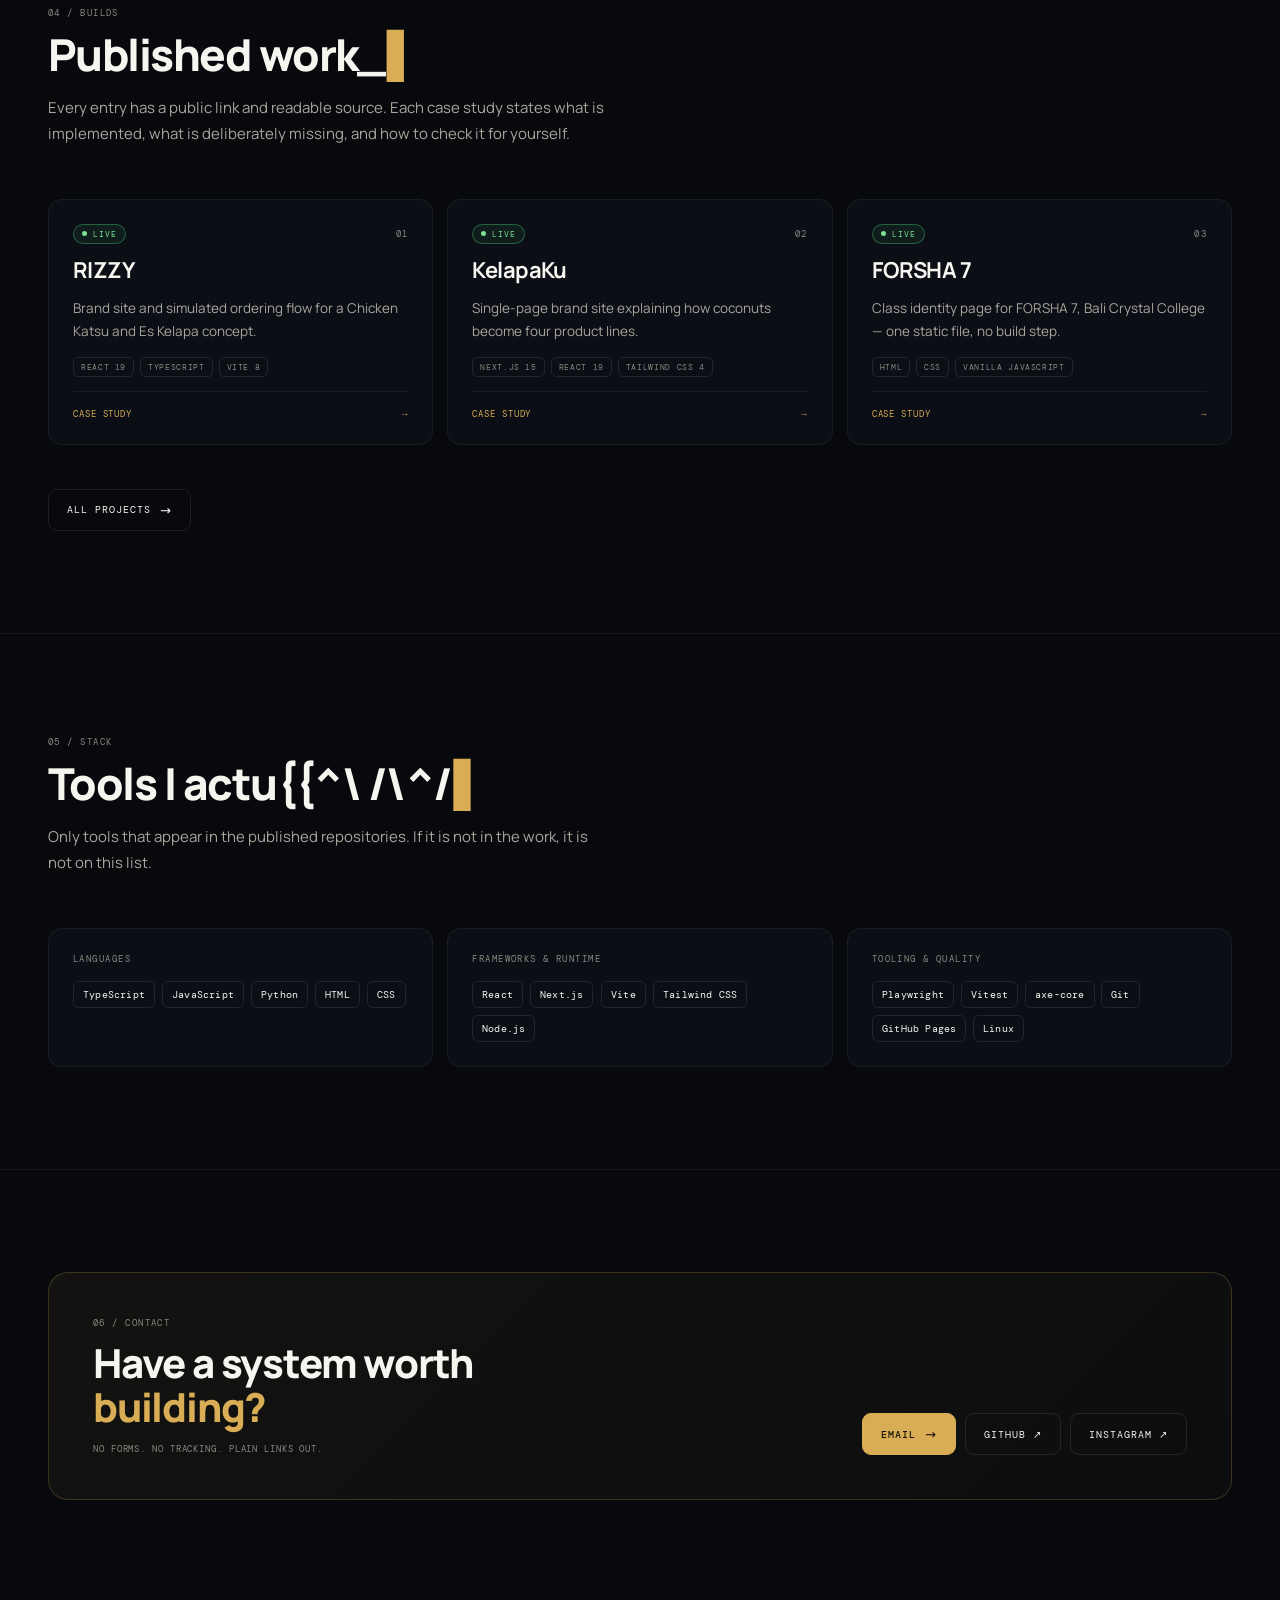
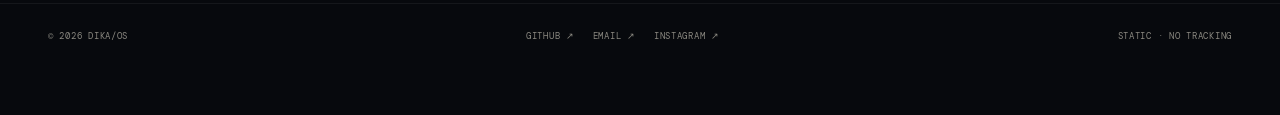
==== commit c984dcb6: "feat(hero): adaptive 3D marble bust with device scanner Replace the static Themis artwork with a sel" ====
--- a/index.html
+++ b/index.html
@@ -28,7 +28,7 @@
 <link rel="stylesheet" href="/css/motion.css">
 <link rel="stylesheet" href="/css/view-transitions.css">
 <script>document.documentElement.classList.add("js");</script>
-
+<script src="/js/viewer.js" defer></script>
 </head>
 <body>
 <div class="scroll-progress" aria-hidden="true"></div>
@@ -83,28 +83,51 @@
           </div>
         </div>
 
-        <div class="hero-art" data-pointer-glow>
+        <div class="hero-art" data-pointer-glow data-render="poster">
           <img
-            src="/assets/themis-hero.webp"
-            srcset="/assets/themis-hero-640.webp 640w, /assets/themis-hero-768.webp 768w, /assets/themis-hero.webp 1024w"
-            sizes="(max-width: 1040px) 92vw, 42vw"
-            alt="Futuristic statue of Themis, blindfolded and holding the scales of justice, lit in gold."
-            width="1024"
-            height="1536"
+            class="hero-poster"
+            src="/assets/lex-01-poster.webp"
+            alt="Classical marble bust standing on a round plinth — the DIKA/OS signature."
+            width="960"
+            height="1200"
             fetchpriority="high"
             decoding="async"
           >
+          <model-viewer
+            class="hero-model"
+            src="/assets/3d/lex-01.glb"
+            poster="/assets/lex-01-poster.webp"
+            alt="Classical marble bust standing on a round plinth — the DIKA/OS signature, shown in 3D."
+            camera-controls
+            touch-action="pan-y"
+            camera-orbit="24deg 76deg 1.05m"
+            camera-target="0m 0.27m 0m"
+            min-field-of-view="24deg"
+            max-field-of-view="46deg"
+            exposure="1.06"
+            tone-mapping="aces"
+            shadow-intensity="0.4"
+            interpolation-decay="90"
+            environment-image="neutral"
+            interaction-prompt="none"
+            loading="lazy"
+            reveal="auto"
+          ></model-viewer>
           <span class="art-scan" aria-hidden="true"></span>
           <div class="art-scrim" aria-hidden="true"></div>
           <span class="frame-corner frame-tl" aria-hidden="true"></span>
           <span class="frame-corner frame-tr" aria-hidden="true"></span>
           <span class="frame-corner frame-bl" aria-hidden="true"></span>
           <span class="frame-corner frame-br" aria-hidden="true"></span>
-          <span class="art-label art-label--tl">SIGNATURE / THEMIS-01</span>
+          <span class="art-label art-label--tl">SIGNATURE / LEX-01</span>
           <span class="art-label art-label--br">LAW × TECHNOLOGY</span>
           <div class="art-caption">
             <span>SYMBOL</span>
-            <strong>THEMIS</strong>
+            <strong>LEX</strong>
+          </div>
+          <div class="art-probe" aria-hidden="true">
+            <span class="art-probe-dot"></span>
+            <span class="art-probe-text" data-probe-text>PROBE · ADAPTIVE RENDER</span>
           </div>
         </div>
       </div>
--- a/css/style.css
+++ b/css/style.css
@@ -418,6 +418,33 @@
   filter: brightness(0.9) contrast(1.05) saturate(0.96);
 }
 
+/* adaptive 3D hero — the poster is the base layer; js/viewer.js swaps in the
+   model only after the device scanner confirms it can carry it. */
+.hero-art .hero-poster,
+.hero-art .hero-model {
+  width: 100%;
+  height: 100%;
+  display: block;
+}
+
+.hero-art .hero-poster {
+  object-position: 50% 50%;
+}
+
+.hero-art .hero-model {
+  background: transparent;
+  --poster-color: transparent;
+  filter: brightness(0.96) contrast(1.04) saturate(0.98);
+}
+
+.hero-art[data-render="poster"] .hero-model {
+  display: none;
+}
+
+.hero-art:not([data-render="poster"]) .hero-poster {
+  display: none;
+}
+
 .art-scrim {
   position: absolute;
   inset: 0;
--- a/css/motion.css
+++ b/css/motion.css
@@ -599,7 +599,55 @@
 }
 
 /* ------------------------------------------------------------------
-   10. Reduced motion — switches everything off, keeps content visible
+   10. Adaptive 3D hero — render-mode probe readout
+   A decorative status line. js/viewer.js owns the class timing, so the
+   animation only ever runs while the scanner is working.
+   ------------------------------------------------------------------ */
+
+.art-probe {
+  position: absolute;
+  z-index: 4;
+  top: 22px;
+  left: 50%;
+  transform: translateX(-50%);
+  display: flex;
+  align-items: center;
+  gap: 7px;
+  font: 400 8px var(--font-mono);
+  letter-spacing: 0.16em;
+  text-transform: uppercase;
+  color: rgba(217, 173, 85, 0.9);
+  white-space: nowrap;
+  pointer-events: none;
+  opacity: 0;
+  transition: opacity 0.4s var(--ease);
+}
+
+.hero-art.is-probing .art-probe,
+.hero-art.is-resolved .art-probe {
+  opacity: 1;
+}
+
+.art-probe-dot {
+  width: 5px;
+  height: 5px;
+  border-radius: 50%;
+  background: var(--accent);
+  box-shadow: 0 0 8px var(--accent-glow);
+}
+
+.hero-art.is-probing .art-probe-dot {
+  animation: probe-pulse 1.1s ease-in-out infinite;
+}
+
+@keyframes probe-pulse {
+  50% {
+    opacity: 0.3;
+  }
+}
+
+/* ------------------------------------------------------------------
+   11. Reduced motion — switches everything off, keeps content visible
    ------------------------------------------------------------------ */
 
 @media (prefers-reduced-motion: reduce) {
@@ -610,6 +658,14 @@
   .nav-ink,
   .console-form::after {
     display: none !important;
+  }
+
+  .art-probe {
+    transition: none !important;
+  }
+
+  .hero-art.is-probing .art-probe-dot {
+    animation: none !important;
   }
 
   .js .hero-copy > *,
